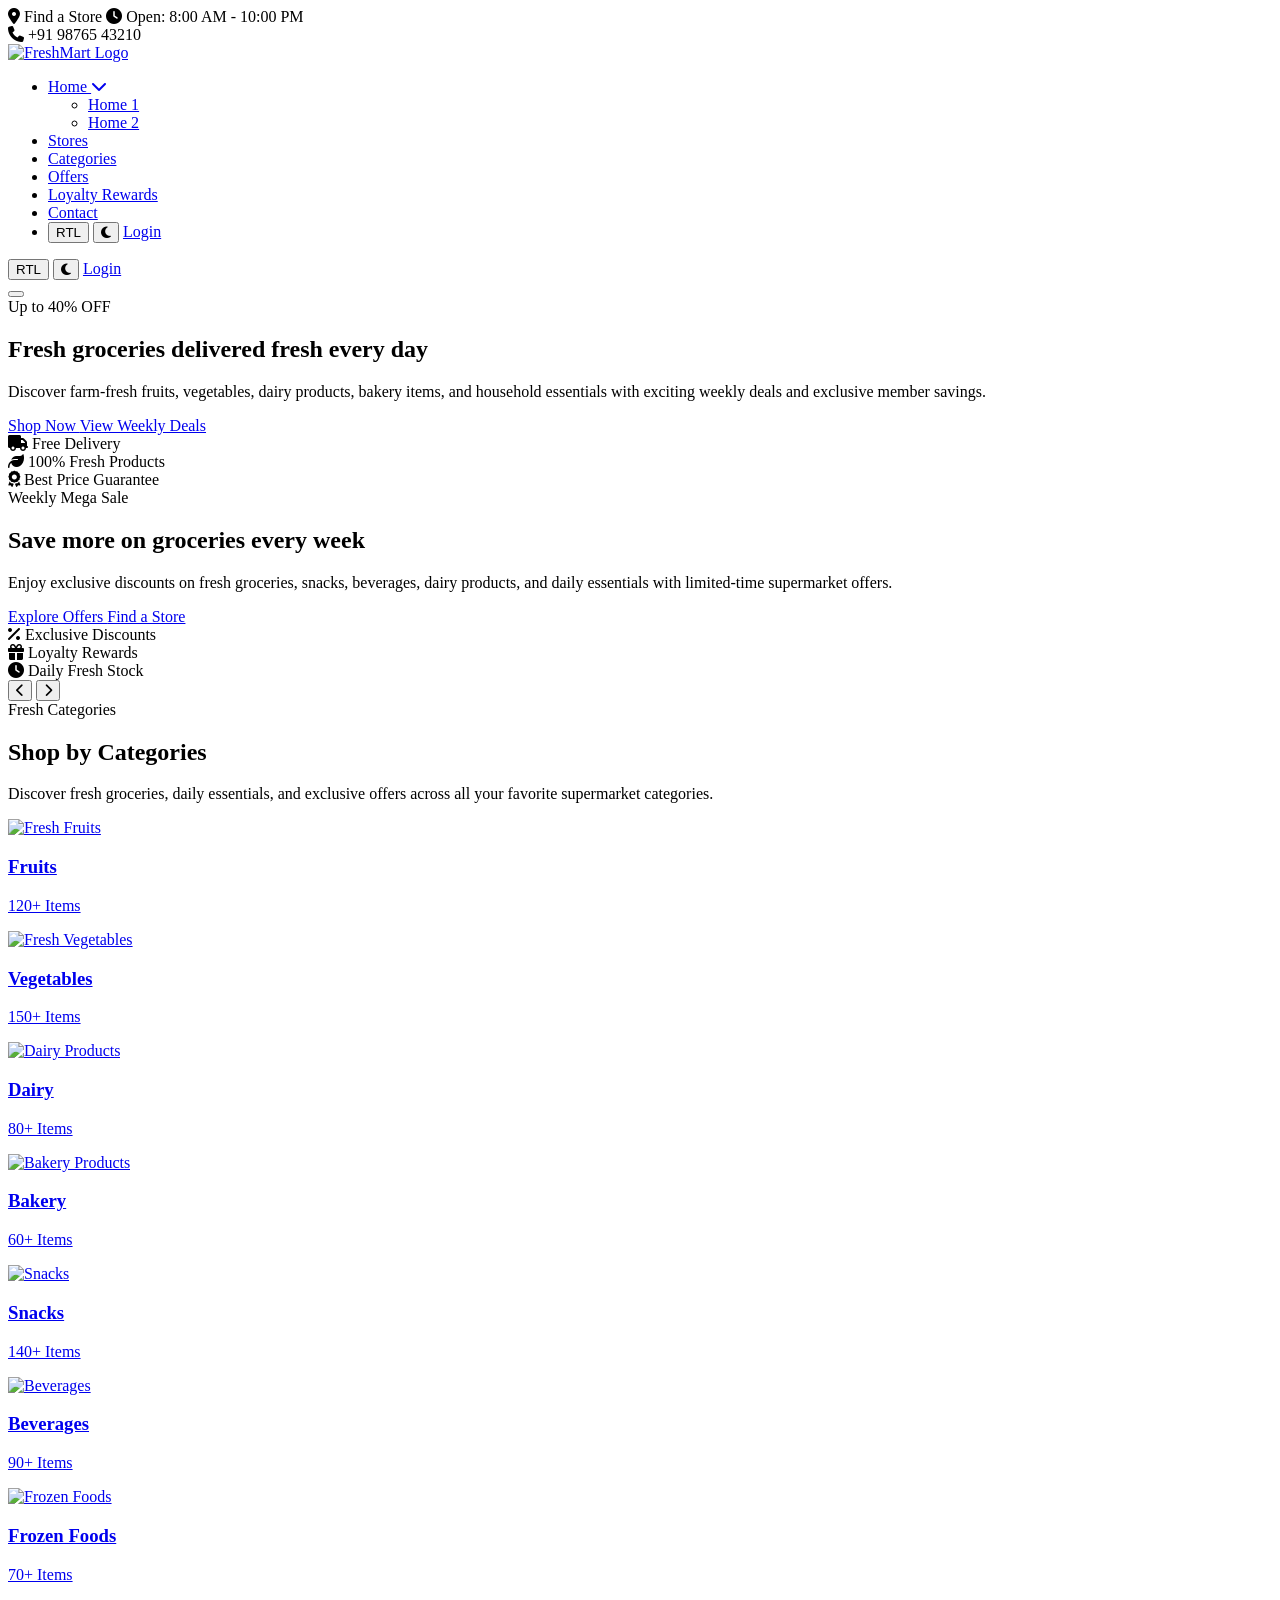
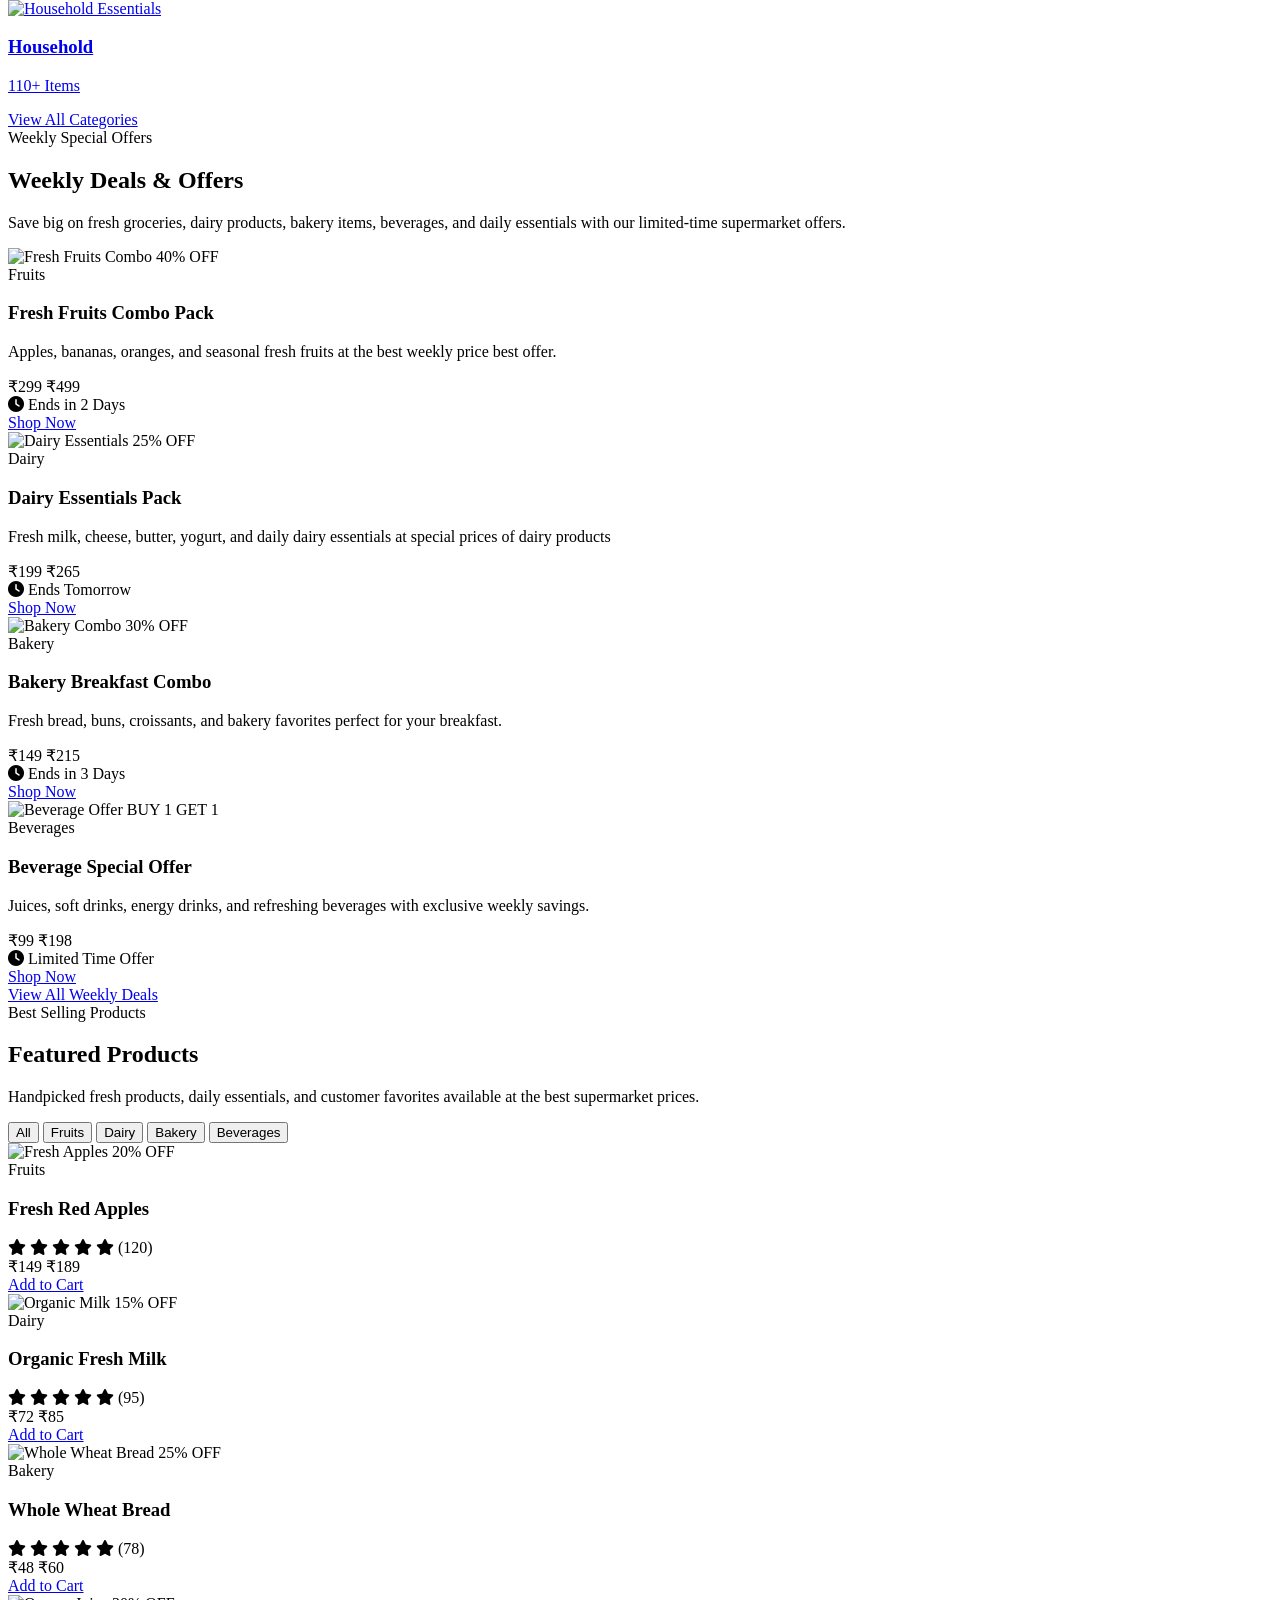
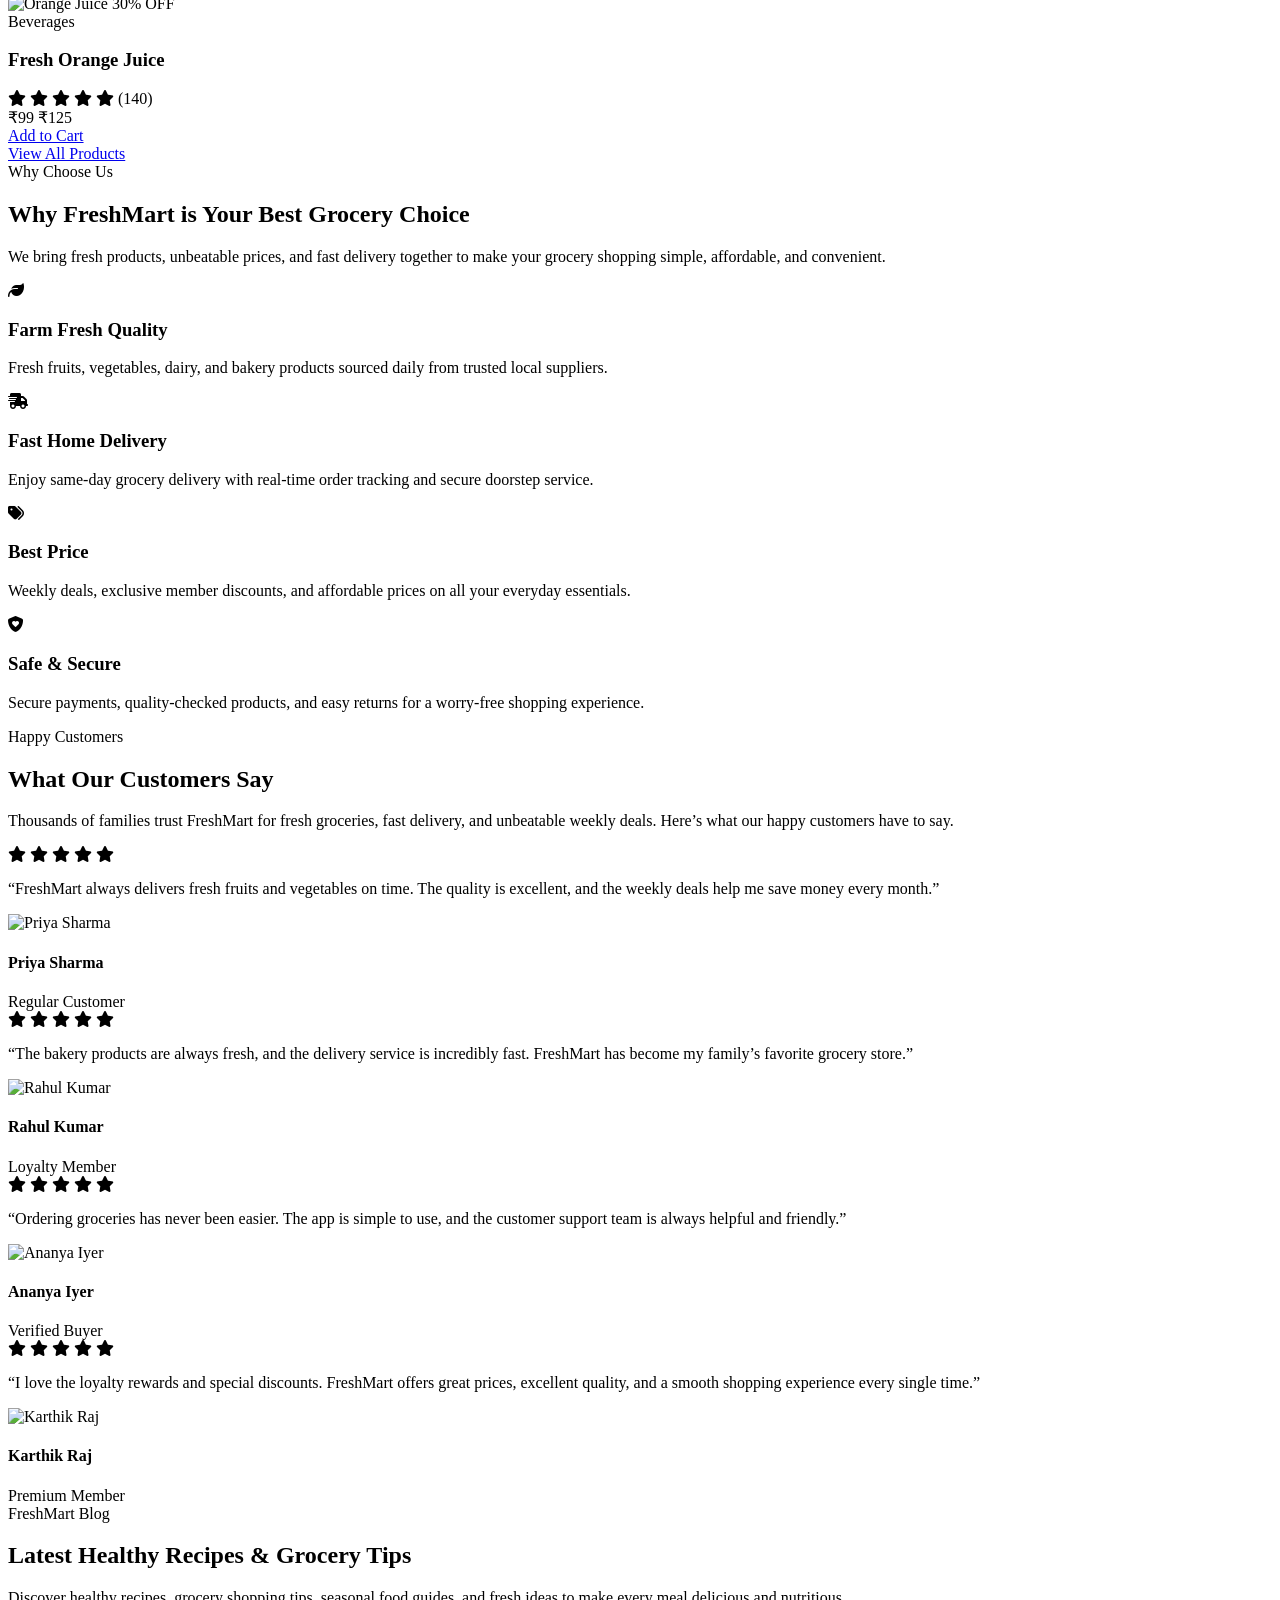
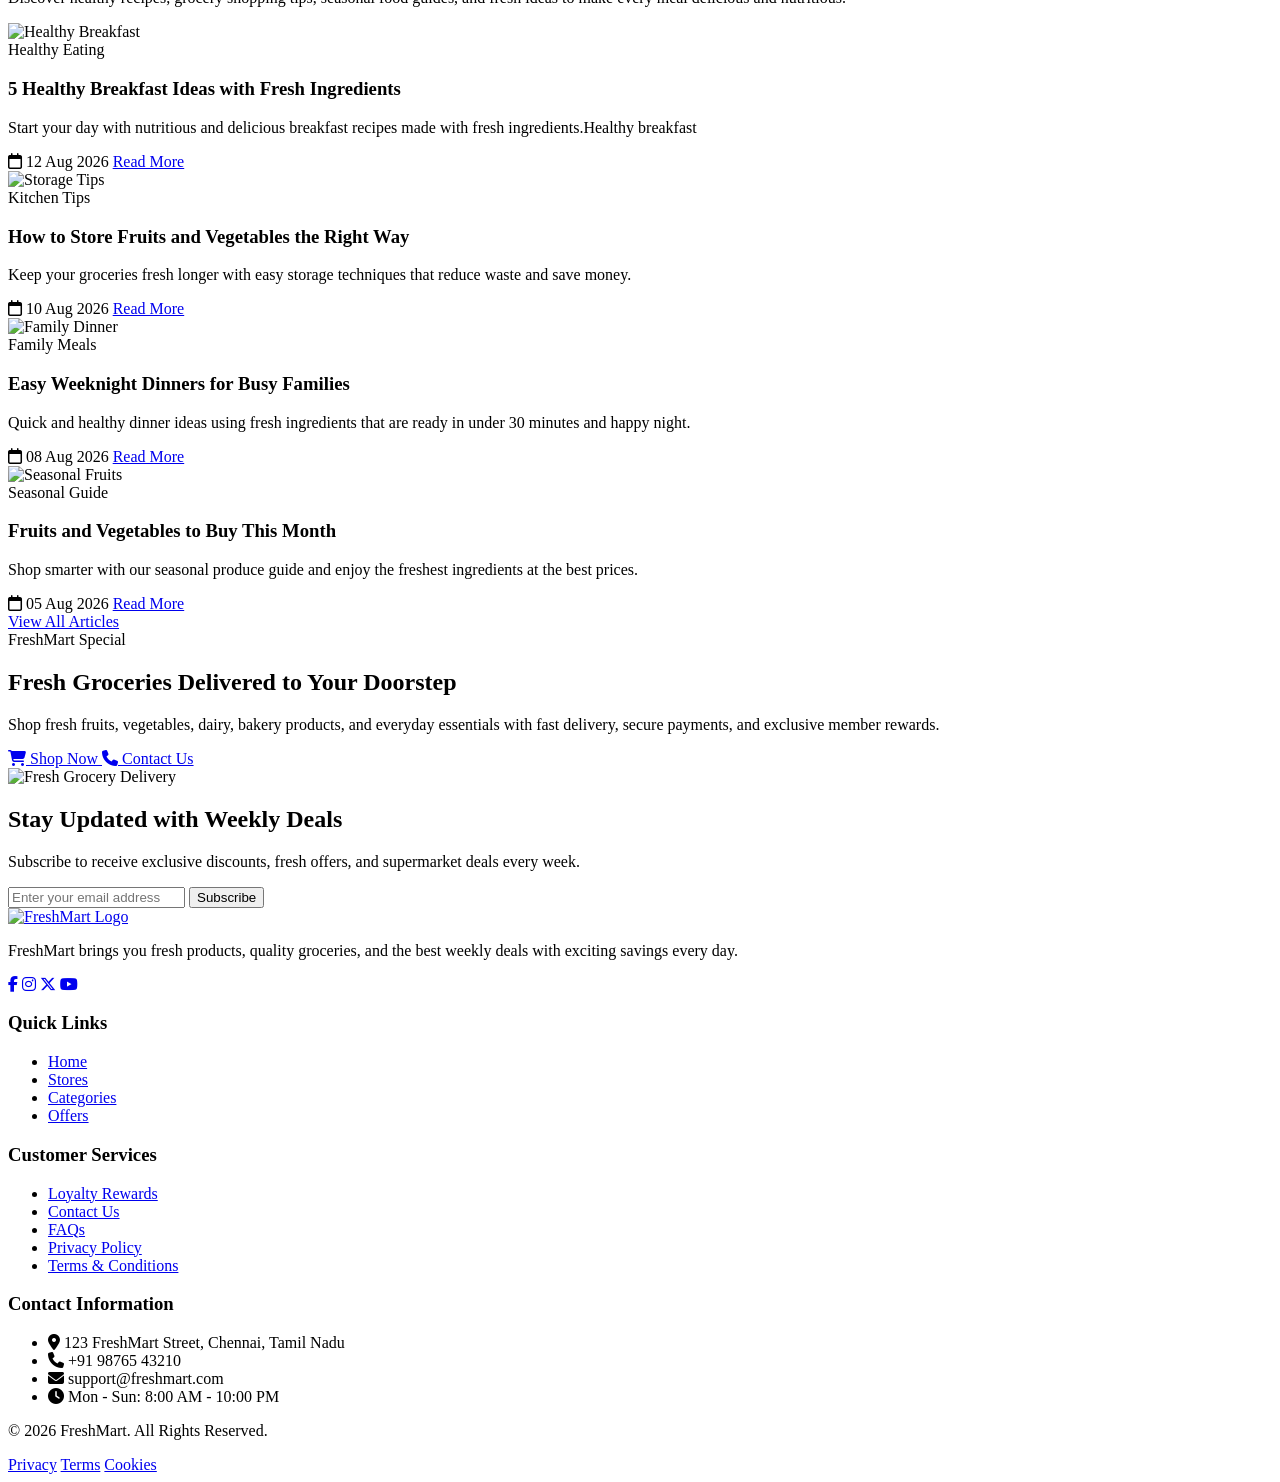
==== index.html @ 18df92bd "Add files via upload" ====
<!DOCTYPE html>

<html lang="en">

<head>
  <meta charset="UTF-8">
  <meta name="viewport" content="width=device-width, initial-scale=1.0">
  <title>FreshMart - Supermarket Weekly Deals & Offers</title>

  <!-- Favicon -->

  <link rel="icon" type="image/png" href="images/logo.png">

  <!-- Google Fonts -->

  <link rel="preconnect" href="https://fonts.googleapis.com">
  <link rel="preconnect" href="https://fonts.gstatic.com" crossorigin>
  <link href="https://fonts.googleapis.com/css2?family=Poppins:wght@300;400;500;600;700;800&display=swap" rel="stylesheet">

  <!-- Font Awesome -->

  <link rel="stylesheet" href="https://cdnjs.cloudflare.com/ajax/libs/font-awesome/6.7.2/css/all.min.css">

  <!-- CSS -->

  <link rel="stylesheet" href="css/style.css">
  <link rel="stylesheet" href="css/responsive.css">
</head>

<body>

  <!-- ================= TOP BAR ================= -->

  <div class="topbar">
    <div class="container">
      <div class="topbar-content">


    <div class="topbar-left">
      <span><i class="fa-solid fa-location-dot"></i> Find a Store</span>
      <span><i class="fa-solid fa-clock"></i> Open: 8:00 AM - 10:00 PM</span>
    </div>

    <div class="topbar-right">
      <span><i class="fa-solid fa-phone"></i> +91 98765 43210</span>
    </div>

  </div>
</div>


  </div>

  <!-- ================= HEADER ================= -->

  <header class="header">
    <div class="container">


  <nav class="navbar">

    <!-- Logo -->
    <a href="index.html" class="logo">
      <img src="images/logo.png" alt="FreshMart Logo">

    </a>

    <!-- Navigation -->
    <ul class="nav-menu" id="nav-menu">

      <!-- Home Dropdown -->
      <li class="dropdown">
        <a href="#"class="active">
          Home
          <i class="fa-solid fa-chevron-down"></i>
        </a>

        <ul class="dropdown-menu">
          <li><a href="index.html"class="active">Home 1</a></li>
          <li><a href="home2.html">Home 2</a></li>
        </ul>
      </li>

      <li><a href="stores.html">Stores</a></li>
      <li><a href="categories.html">Categories</a></li>
      <li><a href="offers.html">Offers</a></li>
      <li><a href="loyalty.html">Loyalty Rewards</a></li>
      <li><a href="contact.html">Contact</a></li>

      <!-- Mobile Actions -->
      <li class="mobile-actions">
        <div class="mobile-action-buttons">

          <button id="rtl-toggle-mobile" class="icon-btn">
            RTL
          </button>

          <button id="theme-toggle-mobile" class="icon-btn">
            <i class="fa-solid fa-moon"></i>
          </button>

          <a href="login.html" class="btn btn-login">
            Login
          </a>

        </div>
      </li>

    </ul>

    <!-- Desktop Actions -->
    <div class="header-actions">

      <button id="rtl-toggle" class="icon-btn">
        RTL
      </button>

      <button id="theme-toggle" class="icon-btn">
        <i class="fa-solid fa-moon"></i>
      </button>

      <a href="login.html" class="btn btn-login">
        Login
      </a>

    </div>

    <!-- Hamburger -->
    <button class="menu-toggle" id="menu-toggle" aria-label="Open Menu">
      <span></span>
      <span></span>
      <span></span>
    </button>

  </nav>

</div>

</header>
<!-- ================= HERO SLIDER START ================= -->

<section class="hero-slider">

  <div class="slider-wrapper">

<!-- Slide 1 -->
<div class="slide active" style="background-image: url('images/hero-slide1.jpg');">

  <div class="overlay"></div>

  <div class="container">
    <div class="hero-content">

      <span class="offer-badge">
        Up to 40% OFF
      </span>

      <h1>
        Fresh groceries delivered fresh every day
      </h1>

      <p>
        Discover farm-fresh fruits, vegetables, dairy products, bakery
        items, and household essentials with exciting weekly deals and
        exclusive member savings.
      </p>

      <div class="hero-buttons">
        <a href="categories.html" class="btn btn-primary">
          Shop Now
        </a>

        <a href="weekly-deals.html" class="btn btn-outline">
          View Weekly Deals
        </a>
      </div>

      <div class="hero-features">
        <div class="feature-item">
          <i class="fa-solid fa-truck"></i>
          <span>Free Delivery</span>
        </div>

        <div class="feature-item">
          <i class="fa-solid fa-leaf"></i>
          <span>100% Fresh Products</span>
        </div>

        <div class="feature-item">
          <i class="fa-solid fa-award"></i>
          <span>Best Price Guarantee</span>
        </div>
      </div>

    </div>
  </div>

</div>

<!-- Slide 2 -->
<div class="slide" style="background-image: url('images/hero-slide2.jpg');">

  <div class="overlay"></div>

  <div class="container">
    <div class="hero-content">

      <span class="offer-badge">
        Weekly Mega Sale
      </span>

      <h1>
        Save more on groceries every week
      </h1>

      <p>
        Enjoy exclusive discounts on fresh groceries, snacks, beverages,
        dairy products, and daily essentials with limited-time supermarket
        offers.
      </p>

      <div class="hero-buttons">
        <a href="featured-offers.html" class="btn btn-primary">
          Explore Offers
        </a>

        <a href="stores.html" class="btn btn-outline">
          Find a Store
        </a>
      </div>

      <div class="hero-features">
        <div class="feature-item">
          <i class="fa-solid fa-percent"></i>
          <span>Exclusive Discounts</span>
        </div>

        <div class="feature-item">
          <i class="fa-solid fa-gift"></i>
          <span>Loyalty Rewards</span>
        </div>

        <div class="feature-item">
          <i class="fa-solid fa-clock"></i>
          <span>Daily Fresh Stock</span>
        </div>
      </div>

    </div>
  </div>

</div>


  </div>

  <!-- Navigation Arrows -->

  <button class="slider-arrow prev-slide">
    <i class="fa-solid fa-chevron-left"></i>
  </button>

  <button class="slider-arrow next-slide">
    <i class="fa-solid fa-chevron-right"></i>
  </button>

  <!-- Slider Dots -->

  <div class="slider-dots">
    <span class="dot active"></span>
    <span class="dot"></span>
  </div>

</section>

<!-- ================= HERO SLIDER END ================= -->
<!-- ================= SHOP BY CATEGORIES START ================= -->

<section class="categories-section">

  <div class="container">

<div class="section-header">

  <span class="section-badge">
    Fresh Categories
  </span>

  <h2>Shop by Categories</h2>

  <p>
    Discover fresh groceries, daily essentials, and exclusive offers across
    all your favorite supermarket categories.
  </p>

</div>

<div class="categories-grid">

  <!-- Fruits -->
  <a href="categories.html" class="category-card">
    <div class="category-image">
      <img src="images/category-fruits.jpg" alt="Fresh Fruits">
    </div>
    <h3>Fruits</h3>
    <p>120+ Items</p>
  </a>

  <!-- Vegetables -->
  <a href="categories.html" class="category-card">
    <div class="category-image">
      <img src="images/category-vegtables.jpg" alt="Fresh Vegetables">
    </div>
    <h3>Vegetables</h3>
    <p>150+ Items</p>
  </a>

  <!-- Dairy -->
  <a href="categories.html" class="category-card">
    <div class="category-image">
      <img src="images/category-dairy.jpg" alt="Dairy Products">
    </div>
    <h3>Dairy</h3>
    <p>80+ Items</p>
  </a>

  <!-- Bakery -->
  <a href="categories.html" class="category-card">
    <div class="category-image">
      <img src="images/category-bakery.jpg" alt="Bakery Products">
    </div>
    <h3>Bakery</h3>
    <p>60+ Items</p>
  </a>

  <!-- Snacks -->
  <a href="categories.html" class="category-card">
    <div class="category-image">
      <img src="images/category-snacks.jpg" alt="Snacks">
    </div>
    <h3>Snacks</h3>
    <p>140+ Items</p>
  </a>

  <!-- Beverages -->
  <a href="categories.html" class="category-card">
    <div class="category-image">
      <img src="images/category-beverage.jpg" alt="Beverages">
    </div>
    <h3>Beverages</h3>
    <p>90+ Items</p>
  </a>

  <!-- Frozen Foods -->
  <a href="categories.html" class="category-card">
    <div class="category-image">
      <img src="images/category-frozen.jpg" alt="Frozen Foods">
    </div>
    <h3>Frozen Foods</h3>
    <p>70+ Items</p>
  </a>

  <!-- Household -->
  <a href="categories.html" class="category-card">
    <div class="category-image">
      <img src="images/category-household.jpg" alt="Household Essentials">
    </div>
    <h3>Household</h3>
    <p>110+ Items</p>
  </a>

</div>

<div class="categories-action">
  <a href="categories.html" class="btn btn-primary">
    View All Categories
  </a>
</div>


  </div>

</section>

<!-- ================= SHOP BY CATEGORIES END ================= -->
<!-- ================= WEEKLY DEALS START ================= -->

<section class="weekly-deals-section">

  <div class="container">

<div class="section-header">

  <span class="section-badge">
    Weekly Special Offers
  </span>

  <h2>Weekly Deals & Offers</h2>

  <p>
    Save big on fresh groceries, dairy products, bakery items, beverages,
    and daily essentials with our limited-time supermarket offers.
  </p>

</div>

<div class="home1deals-grid">

  <!-- Deal 1 -->
  <div class="home1deal-card">

    <div class="home1deal-image">
      <img src="images/deal-fruits.jpg" alt="Fresh Fruits Combo">
      <span class="discount-badge">40% OFF</span>
    </div>

    <div class="home1deal-content">

      <span class="deal-category">Fruits</span>

      <h3>Fresh Fruits Combo Pack</h3>

      <p>
        Apples, bananas, oranges, and seasonal fresh fruits at the best
        weekly price best offer.
      </p>

      <div class="home1deal-price">
        <span class="current-price">₹299</span>
        <span class="old-price">₹499</span>
      </div>

      <div class="home1deal-meta">
        <span><i class="fa-solid fa-clock"></i> Ends in 2 Days</span>
      </div>

      <a href="shop.html" class="btn btn-primary">
        Shop Now
      </a>

    </div>

  </div>

  <!-- Deal 2 -->
  <div class="home1deal-card">

    <div class="home1deal-image">
      <img src="images/deal-dairy.jpg" alt="Dairy Essentials">
      <span class="discount-badge">25% OFF</span>
    </div>

    <div class="home1deal-content">

      <span class="deal-category">Dairy</span>

      <h3>Dairy Essentials Pack</h3>

      <p>
        Fresh milk, cheese, butter, yogurt, and daily dairy essentials at
        special prices of dairy products
      </p>

      <div class="home1deal-price">
        <span class="current-price">₹199</span>
        <span class="old-price">₹265</span>
      </div>

      <div class="home1deal-meta">
        <span><i class="fa-solid fa-clock"></i> Ends Tomorrow</span>
      </div>

      <a href="shop.html" class="btn btn-primary">
        Shop Now
      </a>

    </div>

  </div>

  <!-- Deal 3 -->
  <div class="home1deal-card">

    <div class="home1deal-image">
      <img src="images/deal-bakery.jpg" alt="Bakery Combo">
      <span class="discount-badge">30% OFF</span>
    </div>

    <div class="home1deal-content">

      <span class="deal-category">Bakery</span>

      <h3>Bakery Breakfast Combo</h3>

      <p>
        Fresh bread, buns, croissants, and bakery favorites perfect for
        your breakfast.
      </p>

      <div class="home1deal-price">
        <span class="current-price">₹149</span>
        <span class="old-price">₹215</span>
      </div>

      <div class="home1deal-meta">
        <span><i class="fa-solid fa-clock"></i> Ends in 3 Days</span>
      </div>

      <a href="shop.html" class="btn btn-primary">
        Shop Now
      </a>

    </div>

  </div>

  <!-- Deal 4 -->
  <div class="home1deal-card">

    <div class="home1deal-image">
      <img src="images/deal-beverages.jpg" alt="Beverage Offer">
      <span class="discount-badge">BUY 1 GET 1</span>
    </div>

    <div class="home1deal-content">

      <span class="deal-category">Beverages</span>

      <h3>Beverage Special Offer</h3>

      <p>
        Juices, soft drinks, energy drinks, and refreshing beverages with
        exclusive weekly savings.
      </p>

      <div class="home1deal-price">
        <span class="current-price">₹99</span>
        <span class="old-price">₹198</span>
      </div>

      <div class="home1deal-meta">
        <span><i class="fa-solid fa-clock"></i> Limited Time Offer</span>
      </div>

      <a href="shop.html" class="btn btn-primary">
        Shop Now
      </a>

    </div>

  </div>

</div>

<div class="deals-action">
  <a href="weekly-deals.html" class="btn btn-primary">
    View All Weekly Deals
  </a>
</div>


  </div>

</section>

<!-- ================= WEEKLY DEALS END ================= -->

<!-- ================= FEATURED PRODUCTS START ================= -->

<section class="featured-products-section">

  <div class="container">


<div class="section-header">

  <span class="section-badge">
    Best Selling Products
  </span>

  <h2>Featured Products</h2>

  <p>
    Handpicked fresh products, daily essentials, and customer favorites
    available at the best supermarket prices.
  </p>

</div>

<!-- Product Filters -->
<div class="product-filters">

  <button class="filter-btn active">All</button>
  <button class="filter-btn">Fruits</button>
  <button class="filter-btn">Dairy</button>
  <button class="filter-btn">Bakery</button>
  <button class="filter-btn">Beverages</button>

</div>

<!-- Products Grid -->
<div class="products-grid">

  <!-- Product 1 -->
  <div class="product-card">

    <div class="product-image">
      <img src="images/product-apples.jpg" alt="Fresh Apples">
      <span class="product-badge">20% OFF</span>
    </div>

    <div class="product-content">

      <span class="product-category">Fruits</span>

      <h3>Fresh Red Apples</h3>

      <div class="product-rating">
        <i class="fa-solid fa-star"></i>
        <i class="fa-solid fa-star"></i>
        <i class="fa-solid fa-star"></i>
        <i class="fa-solid fa-star"></i>
        <i class="fa-solid fa-star"></i>
        <span>(120)</span>
      </div>

      <div class="product-price">
        <span class="current-price">₹149</span>
        <span class="old-price">₹189</span>
      </div>

      <a href="shop.html" class="btn btn-primary">
        Add to Cart
      </a>

    </div>

  </div>

  <!-- Product 2 -->
  <div class="product-card">

    <div class="product-image">
      <img src="images/product-milk.jpg" alt="Organic Milk">
      <span class="product-badge">15% OFF</span>
    </div>

    <div class="product-content">

      <span class="product-category">Dairy</span>

      <h3>Organic Fresh Milk</h3>

      <div class="product-rating">
        <i class="fa-solid fa-star"></i>
        <i class="fa-solid fa-star"></i>
        <i class="fa-solid fa-star"></i>
        <i class="fa-solid fa-star"></i>
        <i class="fa-solid fa-star"></i>
        <span>(95)</span>
      </div>

      <div class="product-price">
        <span class="current-price">₹72</span>
        <span class="old-price">₹85</span>
      </div>

      <a href="shop.html" class="btn btn-primary">
        Add to Cart
      </a>

    </div>

  </div>

  <!-- Product 3 -->
  <div class="product-card">

    <div class="product-image">
      <img src="images/product-bread.jpg" alt="Whole Wheat Bread">
      <span class="product-badge">25% OFF</span>
    </div>

    <div class="product-content">

      <span class="product-category">Bakery</span>

      <h3>Whole Wheat Bread</h3>

      <div class="product-rating">
        <i class="fa-solid fa-star"></i>
        <i class="fa-solid fa-star"></i>
        <i class="fa-solid fa-star"></i>
        <i class="fa-solid fa-star"></i>
        <i class="fa-solid fa-star"></i>
        <span>(78)</span>
      </div>

      <div class="product-price">
        <span class="current-price">₹48</span>
        <span class="old-price">₹60</span>
      </div>

      <a href="shop.html" class="btn btn-primary">
        Add to Cart
      </a>

    </div>

  </div>

  <!-- Product 4 -->
  <div class="product-card">

    <div class="product-image">
      <img src="images/product-juice.jpg" alt="Orange Juice">
      <span class="product-badge">30% OFF</span>
    </div>

    <div class="product-content">

      <span class="product-category">Beverages</span>

      <h3>Fresh Orange Juice</h3>

      <div class="product-rating">
        <i class="fa-solid fa-star"></i>
        <i class="fa-solid fa-star"></i>
        <i class="fa-solid fa-star"></i>
        <i class="fa-solid fa-star"></i>
        <i class="fa-solid fa-star"></i>
        <span>(140)</span>
      </div>

      <div class="product-price">
        <span class="current-price">₹99</span>
        <span class="old-price">₹125</span>
      </div>

      <a href="shop.html" class="btn btn-primary">
        Add to Cart
      </a>

    </div>

  </div>

</div>

<!-- View All Button -->
<div class="products-action">
  <a href="shop.html" class="btn btn-primary">
    View All Products
  </a>
</div>

  </div>

</section>

<!-- ================= FEATURED PRODUCTS END ================= -->

<!-- ========================================
     WHY CHOOSE FRESHMART
======================================== -->
<section class="why-choose-section">
  <div class="container">

    <div class="section-header">
      <span class="section-badge">Why Choose Us</span>
      <h2>Why FreshMart is Your Best Grocery Choice</h2>
      <p>
        We bring fresh products, unbeatable prices, and fast delivery together
        to make your grocery shopping simple, affordable, and convenient.
      </p>
    </div>

    <div class="why-grid">

      <div class="why-card">
        <div class="why-icon">
          <i class="fas fa-leaf"></i>
        </div>
        <h3>Farm Fresh Quality</h3>
        <p>
          Fresh fruits, vegetables, dairy, and bakery products sourced daily
          from trusted local suppliers.
        </p>
      </div>

      <div class="why-card">
        <div class="why-icon">
          <i class="fas fa-truck-fast"></i>
        </div>
        <h3>Fast Home Delivery</h3>
        <p>
          Enjoy same-day grocery delivery with real-time order tracking and
          secure doorstep service.
        </p>
      </div>

      <div class="why-card">
        <div class="why-icon">
          <i class="fas fa-tags"></i>
        </div>
        <h3>Best Price</h3>
        <p>
          Weekly deals, exclusive member discounts, and affordable prices on
          all your everyday essentials.
        </p>
      </div>

      <div class="why-card">
        <div class="why-icon">
          <i class="fas fa-shield-heart"></i>
        </div>
        <h3>Safe & Secure</h3>
        <p>
          Secure payments, quality-checked products, and easy returns for a
          worry-free shopping experience.
        </p>
      </div>

    </div>

  </div>
</section>


<!-- ========================================
     CUSTOMER TESTIMONIALS
======================================== -->
<section class="testimonial-section">
  <div class="container">

    <div class="section-header">
      <span class="section-badge">Happy Customers</span>
      <h2>What Our Customers Say</h2>
      <p>
        Thousands of families trust FreshMart for fresh groceries, fast delivery,
        and unbeatable weekly deals. Here’s what our happy customers have to say.
      </p>
    </div>

    <div class="testimonial-grid">

      <!-- Testimonial 1 -->
      <div class="testimonial-card">
        <div class="testimonial-rating">
          <i class="fas fa-star"></i>
          <i class="fas fa-star"></i>
          <i class="fas fa-star"></i>
          <i class="fas fa-star"></i>
          <i class="fas fa-star"></i>
        </div>

        <p class="testimonial-text">
          “FreshMart always delivers fresh fruits and vegetables on time.
          The quality is excellent, and the weekly deals help me save money
          every month.”
        </p>

        <div class="testimonial-user">
          <img src="images/testimonial-1.jpg" alt="Priya Sharma">
          <div>
            <h4>Priya Sharma</h4>
            <span>Regular Customer</span>
          </div>
        </div>
      </div>

      <!-- Testimonial 2 -->
      <div class="testimonial-card">
        <div class="testimonial-rating">
          <i class="fas fa-star"></i>
          <i class="fas fa-star"></i>
          <i class="fas fa-star"></i>
          <i class="fas fa-star"></i>
          <i class="fas fa-star"></i>
        </div>

        <p class="testimonial-text">
          “The bakery products are always fresh, and the delivery service is
          incredibly fast. FreshMart has become my family’s favorite grocery store.”
        </p>

        <div class="testimonial-user">
          <img src="images/testimonial-2.jpg" alt="Rahul Kumar">
          <div>
            <h4>Rahul Kumar</h4>
            <span>Loyalty Member</span>
          </div>
        </div>
      </div>

      <!-- Testimonial 3 -->
      <div class="testimonial-card">
        <div class="testimonial-rating">
          <i class="fas fa-star"></i>
          <i class="fas fa-star"></i>
          <i class="fas fa-star"></i>
          <i class="fas fa-star"></i>
          <i class="fas fa-star"></i>
        </div>

        <p class="testimonial-text">
          “Ordering groceries has never been easier. The app is simple to use,
          and the customer support team is always helpful and friendly.”
        </p>

        <div class="testimonial-user">
          <img src="images/testimonial-3.jpg" alt="Ananya Iyer">
          <div>
            <h4>Ananya Iyer</h4>
            <span>Verified Buyer</span>
          </div>
        </div>
      </div>

      <!-- Testimonial 4 -->
      <div class="testimonial-card">
        <div class="testimonial-rating">
          <i class="fas fa-star"></i>
          <i class="fas fa-star"></i>
          <i class="fas fa-star"></i>
          <i class="fas fa-star"></i>
          <i class="fas fa-star"></i>
        </div>

        <p class="testimonial-text">
          “I love the loyalty rewards and special discounts. FreshMart offers
          great prices, excellent quality, and a smooth shopping experience
          every single time.”
        </p>

        <div class="testimonial-user">
          <img src="images/testimonial-4.jpg" alt="Karthik Raj">
          <div>
            <h4>Karthik Raj</h4>
            <span>Premium Member</span>
          </div>
        </div>
      </div>

    </div>

  </div>
</section>


<!-- ========================================
     LATEST BLOG & HEALTHY RECIPES
======================================== -->
<section class="blog-section">
  <div class="container">

    <div class="section-header">
      <span class="section-badge">FreshMart Blog</span>
      <h2>Latest Healthy Recipes &amp; Grocery Tips</h2>
      <p>
        Discover healthy recipes, grocery shopping tips, seasonal food guides,
        and fresh ideas to make every meal delicious and nutritious.
      </p>
    </div>

    <div class="blog-grid">

      <!-- Blog 1 -->
      <article class="blog-card">
        <div class="blog-image">
          <img src="images/blog-1.jpg" alt="Healthy Breakfast">
        </div>
        <div class="blog-content">
          <span class="blog-category">Healthy Eating</span>
          <h3>5 Healthy Breakfast Ideas with Fresh Ingredients</h3>
          <p>Start your day with nutritious and delicious breakfast recipes made with fresh ingredients.Healthy breakfast</p>
          <div class="blog-meta">
            <span><i class="far fa-calendar"></i> 12 Aug 2026</span>
            <a href="blog-details.html">Read More</a>
          </div>
        </div>
      </article>

      <!-- Blog 2 -->
      <article class="blog-card">
        <div class="blog-image">
          <img src="images/blog-2.jpg" alt="Storage Tips">
        </div>
        <div class="blog-content">
          <span class="blog-category">Kitchen Tips</span>
          <h3>How to Store Fruits and Vegetables the Right Way</h3>
          <p>Keep your groceries fresh longer with easy storage techniques that reduce waste and save money.</p>
          <div class="blog-meta">
            <span><i class="far fa-calendar"></i> 10 Aug 2026</span>
            <a href="blog-details.html">Read More</a>
          </div>
        </div>
      </article>

      <!-- Blog 3 -->
      <article class="blog-card">
        <div class="blog-image">
          <img src="images/blog-3.jpg" alt="Family Dinner">
        </div>
        <div class="blog-content">
          <span class="blog-category">Family Meals</span>
          <h3>Easy Weeknight Dinners for Busy Families</h3>
          <p>Quick and healthy dinner ideas using fresh ingredients that are ready in under 30 minutes and happy night.</p>
          <div class="blog-meta">
            <span><i class="far fa-calendar"></i> 08 Aug 2026</span>
            <a href="blog-details.html">Read More</a>
          </div>
        </div>
      </article>

      <!-- Blog 4 -->
      <article class="blog-card">
        <div class="blog-image">
          <img src="images/blog-4.jpg" alt="Seasonal Fruits">
        </div>
        <div class="blog-content">
          <span class="blog-category">Seasonal Guide</span>
          <h3>Fruits and Vegetables to Buy This Month</h3>
          <p>Shop smarter with our seasonal produce guide and enjoy the freshest ingredients at the best prices.</p>
          <div class="blog-meta">
            <span><i class="far fa-calendar"></i> 05 Aug 2026</span>
            <a href="blog-details.html">Read More</a>
          </div>
        </div>
      </article>

    </div>

    <div class="blog-action">
      <a href="blog.html" class="btn-primary">View All Articles</a>
    </div>

  </div>
</section>
<!-- ========================================
     CALL TO ACTION
======================================== -->
<section class="cta-section">
  <div class="container">

    <div class="cta-wrapper">

      <div class="cta-content">
        <span class="section-badge">FreshMart Special</span>

        <h2>Fresh Groceries Delivered to Your Doorstep</h2>

        <p>
          Shop fresh fruits, vegetables, dairy, bakery products, and everyday
          essentials with fast delivery, secure payments, and exclusive member
          rewards.
        </p>

        <div class="cta-buttons">
          <a href="shop.html" class="btn-primary">
            <i class="fas fa-cart-shopping"></i>
            Shop Now
          </a>

          <a href="contact.html" class="btn-outline">
            <i class="fas fa-phone"></i>
            Contact Us
          </a>
        </div>
      </div>

      <div class="cta-image">
        <img src="images/cta-home1.jpg" alt="Fresh Grocery Delivery">
      </div>

    </div>

  </div>
</section>





<!-- ================= FOOTER START ================= -->

<footer class="footer">

  <!-- Newsletter -->

  <div class="footer-newsletter">
    <div class="container">
      <div class="newsletter-box">


    <div class="newsletter-content">
      <h2>Stay Updated with Weekly Deals</h2>
      <p>Subscribe to receive exclusive discounts, fresh offers, and supermarket deals every week.</p>
    </div>

    <form class="newsletter-form">
      <input type="email" placeholder="Enter your email address" required>
      <button type="submit" class="btn btn-subscribe">
        Subscribe
      </button>
    </form>

  </div>
</div>


  </div>

  <!-- Main Footer -->

  <div class="footer-main">
    <div class="container">

  <div class="footer-grid">

    <!-- Logo & About -->
    <div class="footer-col">
      <a href="index.html" class="footer-logo">
        <img src="images/logo.png" alt="FreshMart Logo">
      </a>

      <p>
        FreshMart brings you fresh products, quality groceries,
        and the best weekly deals with exciting savings every day.
      </p>

      <div class="footer-social">
        <a href="#"><i class="fab fa-facebook-f"></i></a>
        <a href="#"><i class="fab fa-instagram"></i></a>
        <a href="#"><i class="fab fa-x-twitter"></i></a>
        <a href="#"><i class="fab fa-youtube"></i></a>
      </div>
    </div>

    <!-- Quick Links -->
    <div class="footer-col">
      <h3>Quick Links</h3>

      <ul>
        <li><a href="index.html">Home</a></li>
        <li><a href="stores.html">Stores</a></li>
        <li><a href="categories.html">Categories</a></li>
        <li><a href="offers.html">Offers</a></li>
        
      </ul>
    </div>

    <!-- Customer Services -->
    <div class="footer-col">
      <h3>Customer Services</h3>

      <ul>
        <li><a href="loyalty.html">Loyalty Rewards</a></li>
        <li><a href="contact.html">Contact Us</a></li>
        <li><a href="#">FAQs</a></li>
        <li><a href="#">Privacy Policy</a></li>
        <li><a href="#">Terms & Conditions</a></li>
      </ul>
    </div>

    <!-- Contact -->
    <div class="footer-col">
      <h3>Contact Information</h3>

      <ul class="footer-contact">
        <li>
          <i class="fas fa-location-dot"></i>
          123 FreshMart Street, Chennai, Tamil Nadu
        </li>

        <li>
          <i class="fas fa-phone"></i>
          +91 98765 43210
        </li>

        <li>
          <i class="fas fa-envelope"></i>
          support@freshmart.com
        </li>

        <li>
          <i class="fas fa-clock"></i>
          Mon - Sun: 8:00 AM - 10:00 PM
        </li>
      </ul>
    </div>

  </div>

</div>


  </div>

  <!-- Footer Bottom -->

  <div class="footer-bottom">
    <div class="container">

  <div class="footer-bottom-content">
    <p>© 2026 FreshMart. All Rights Reserved.</p>

    <div class="footer-bottom-links">
      <a href="#">Privacy</a>
      <a href="#">Terms</a>
      <a href="#">Cookies</a>
    </div>
  </div>

</div>

  </div>

</footer>

<!-- ================= FOOTER END ================= -->


  <!-- JS -->

  <script src="js/script.js"></script>

</body>
</html>
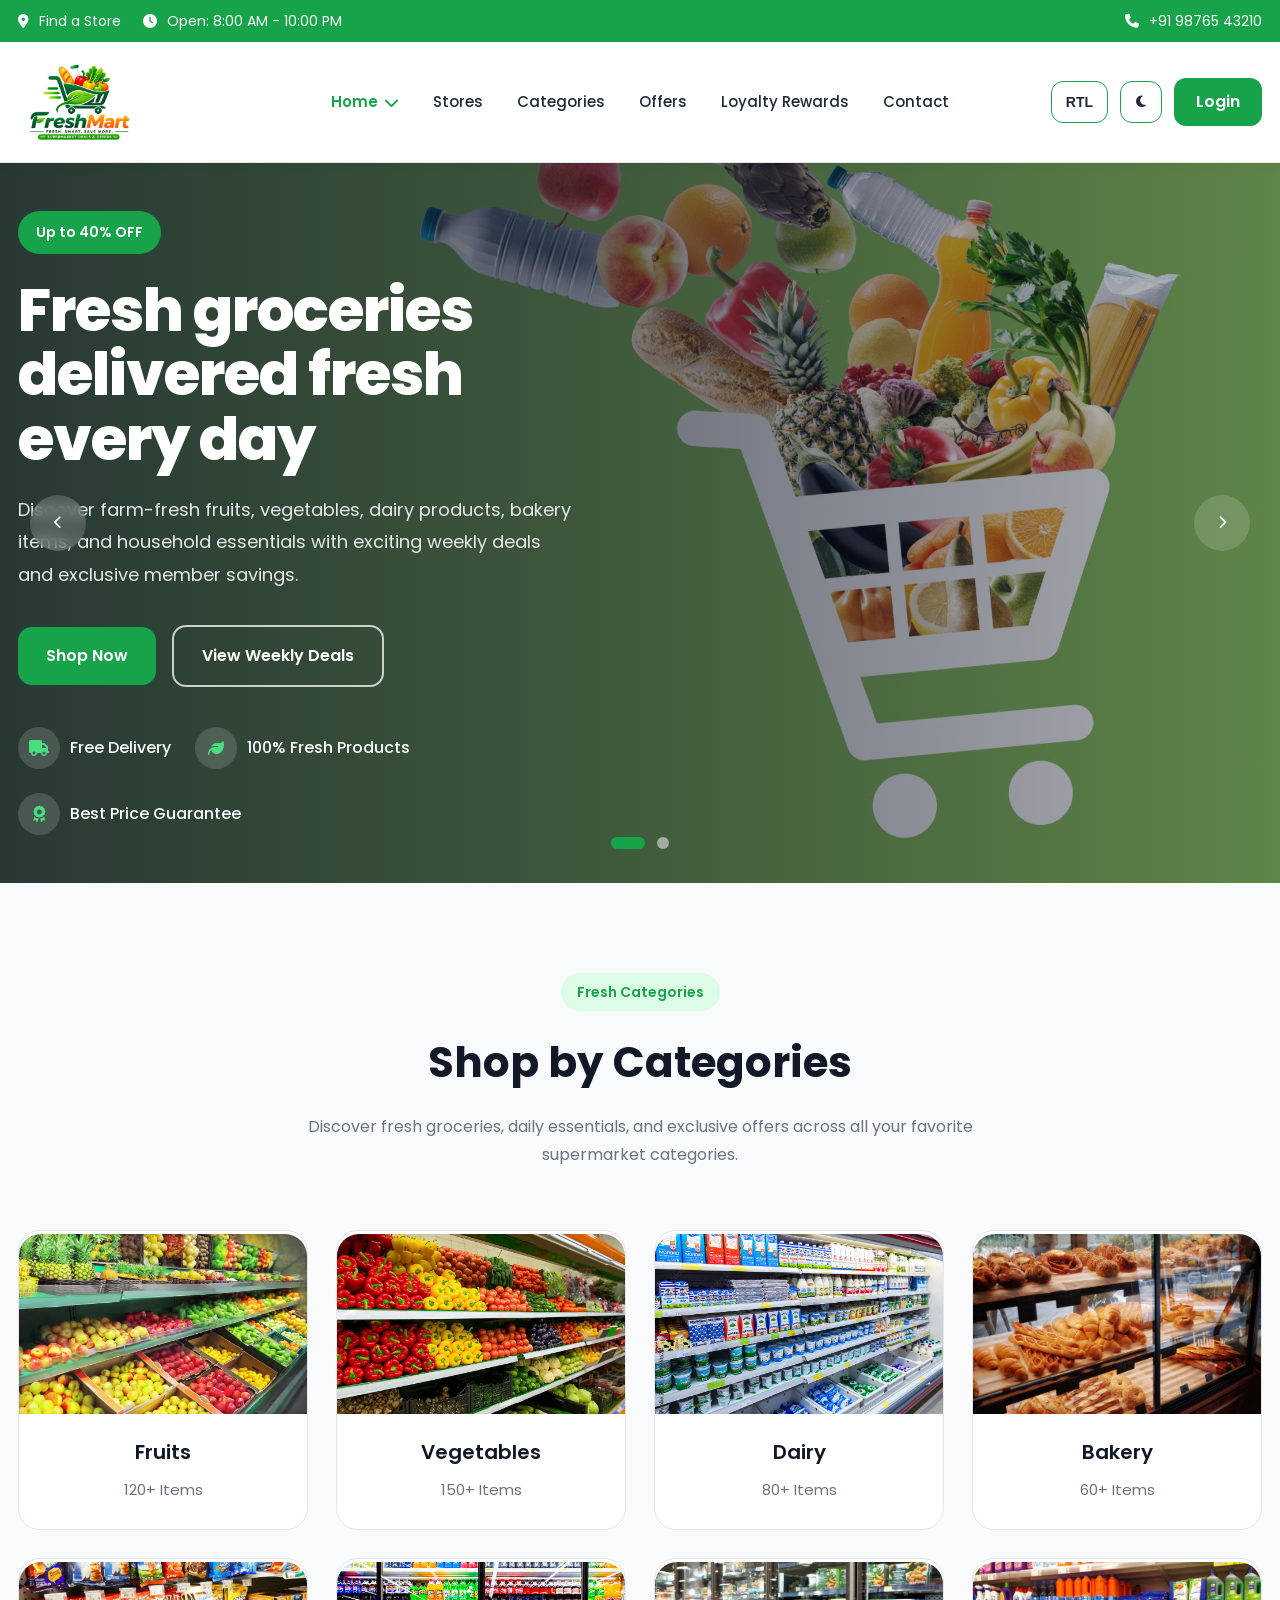
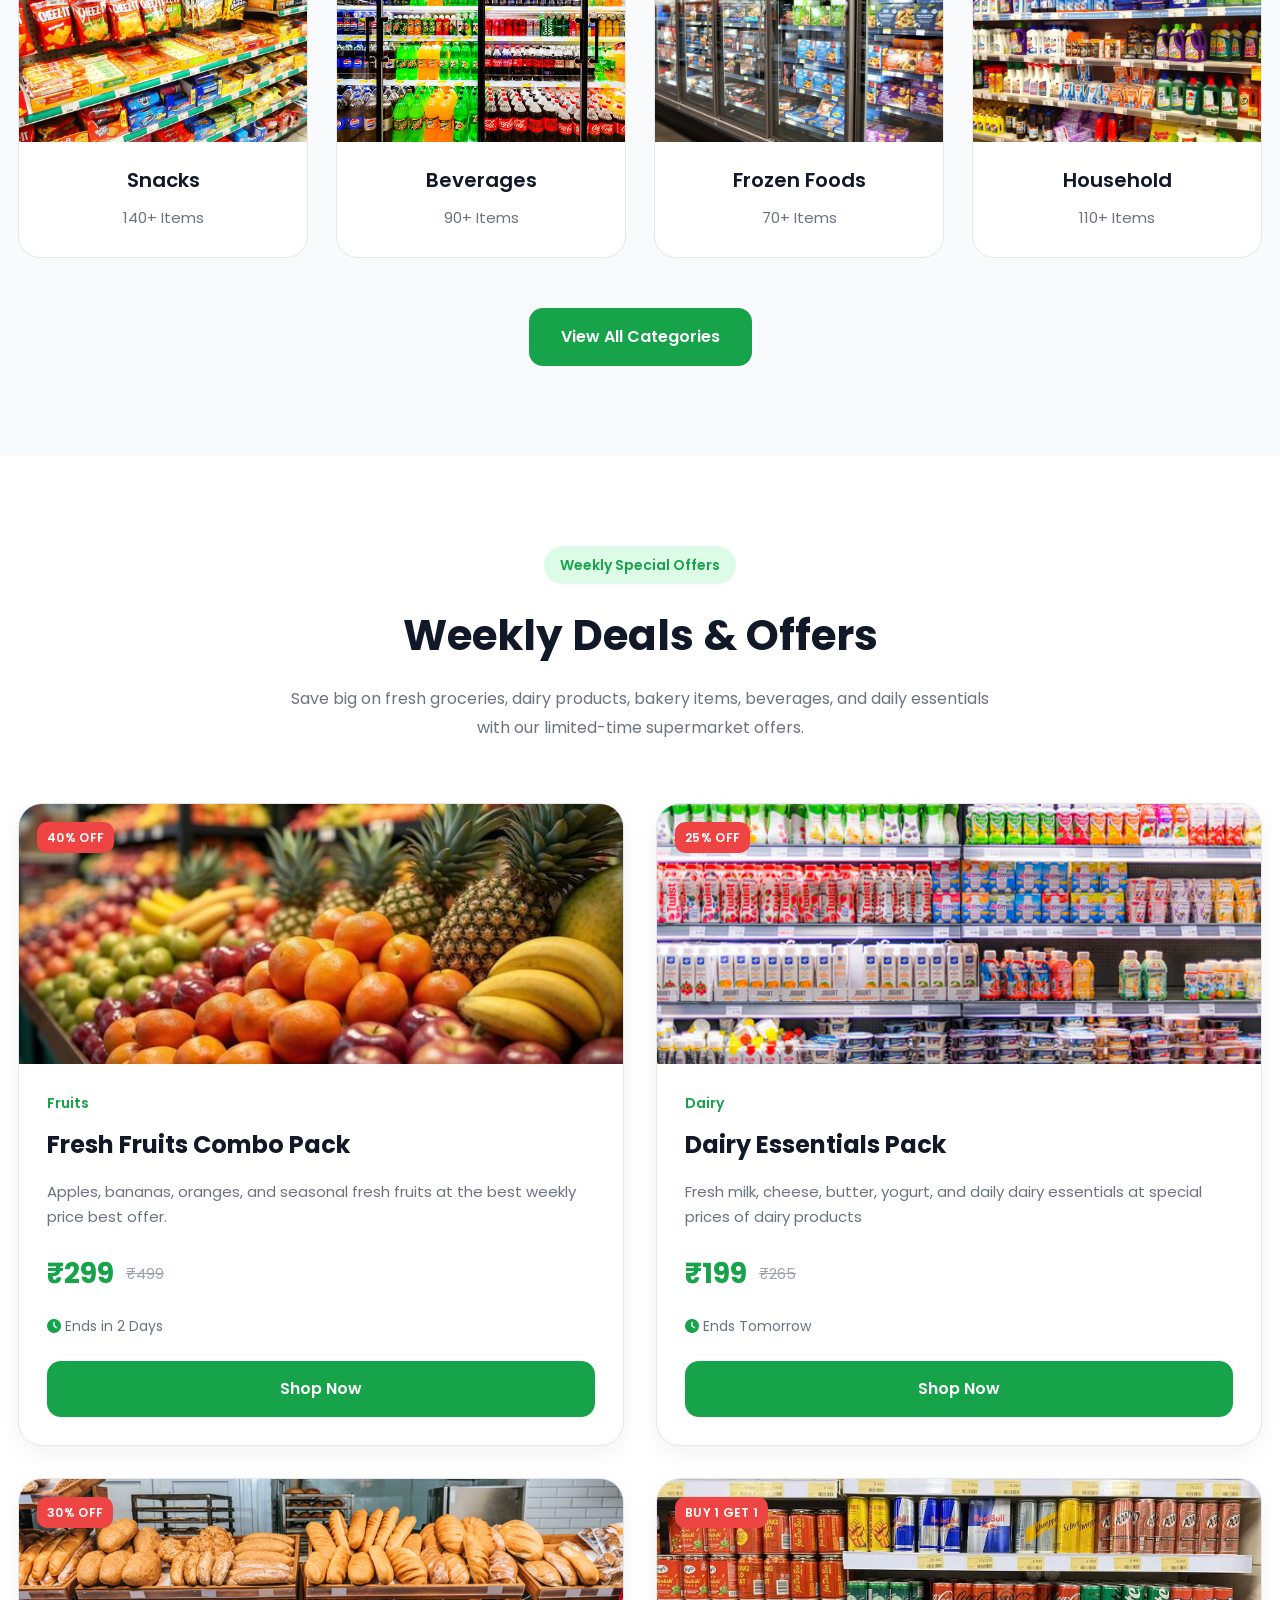
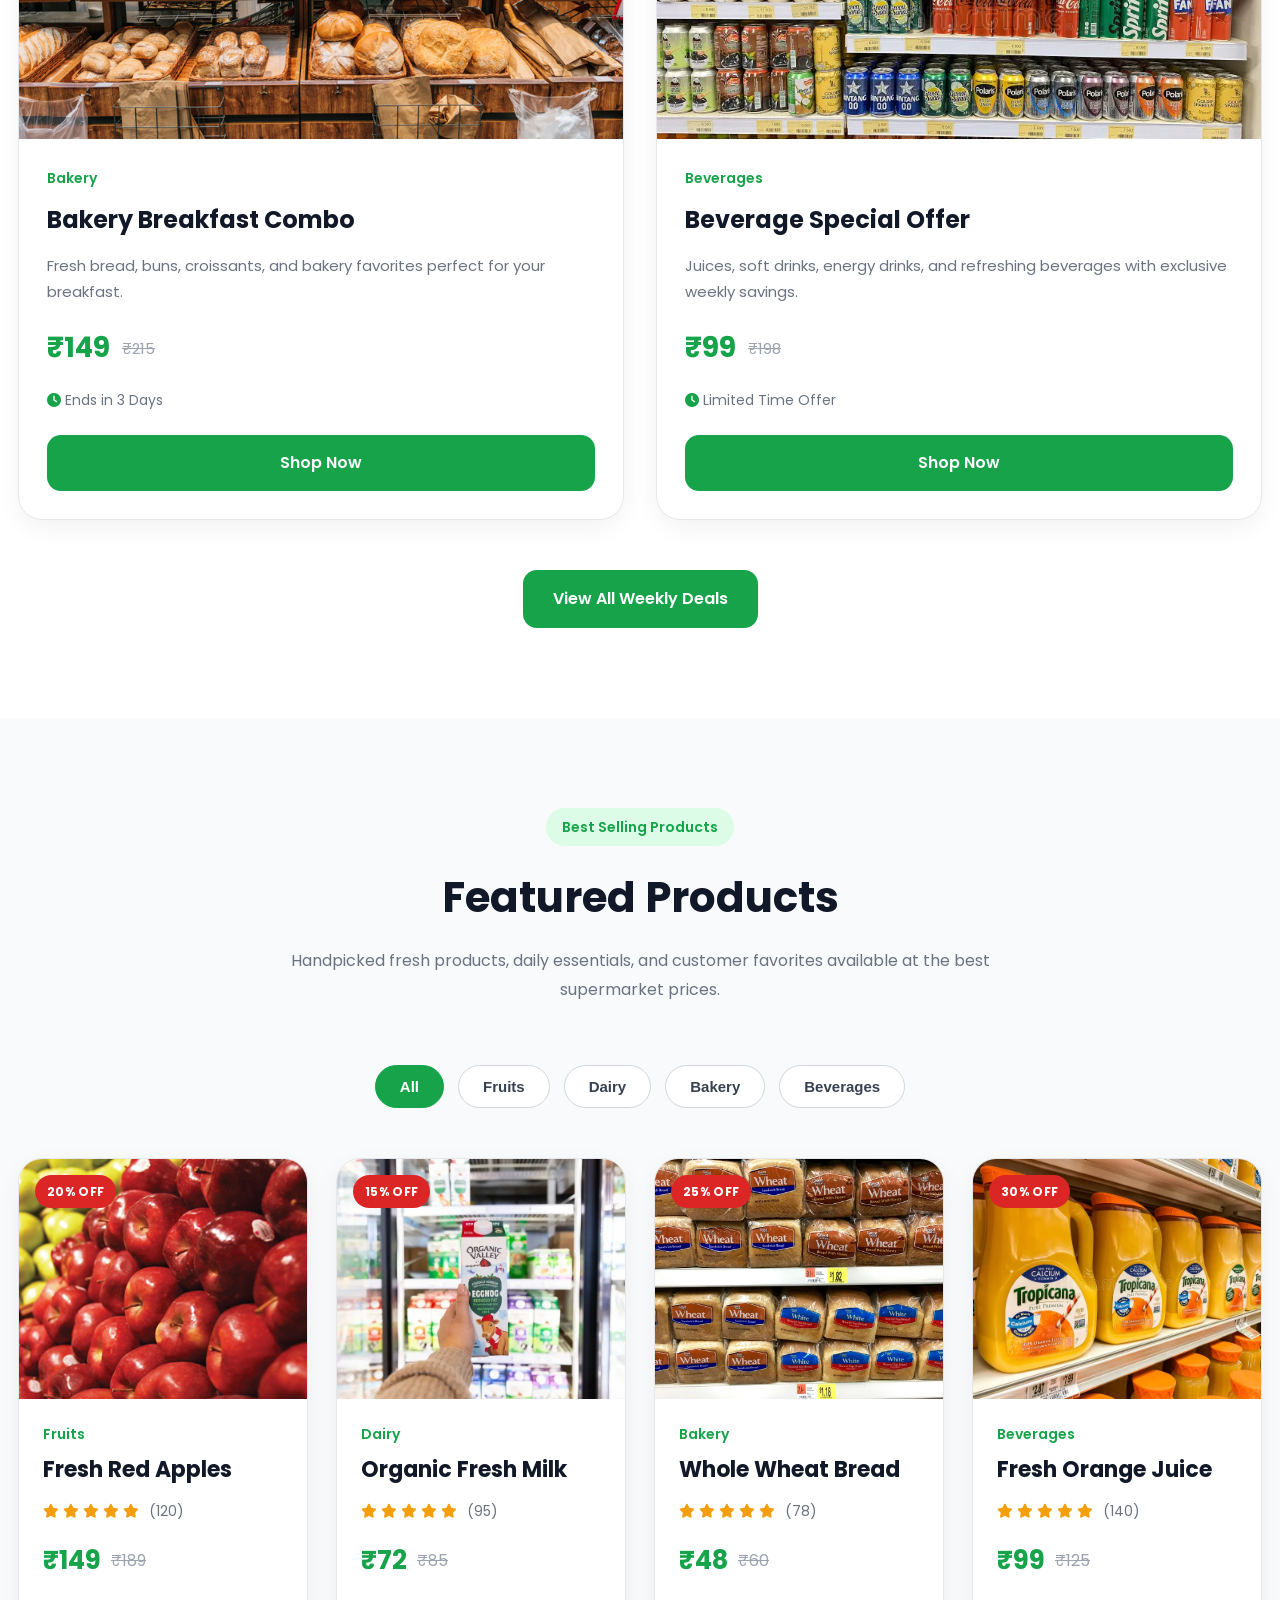
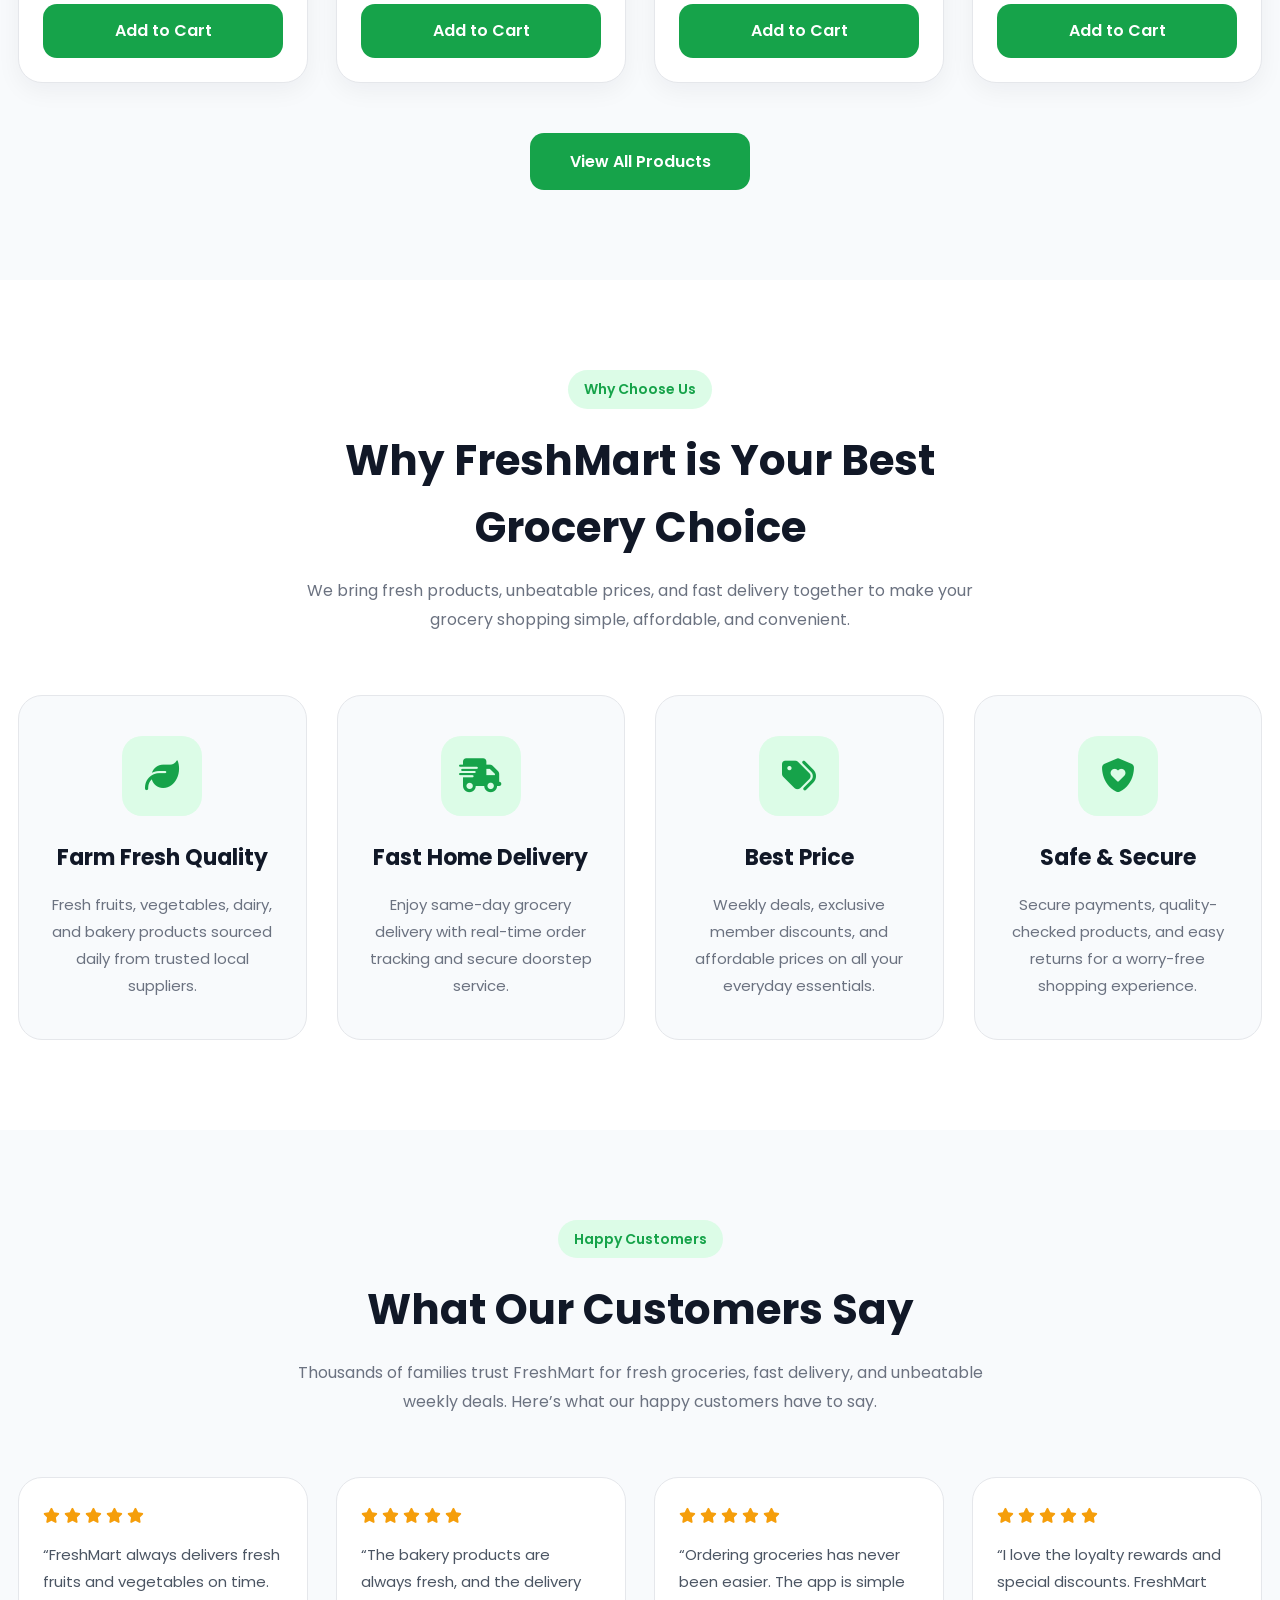
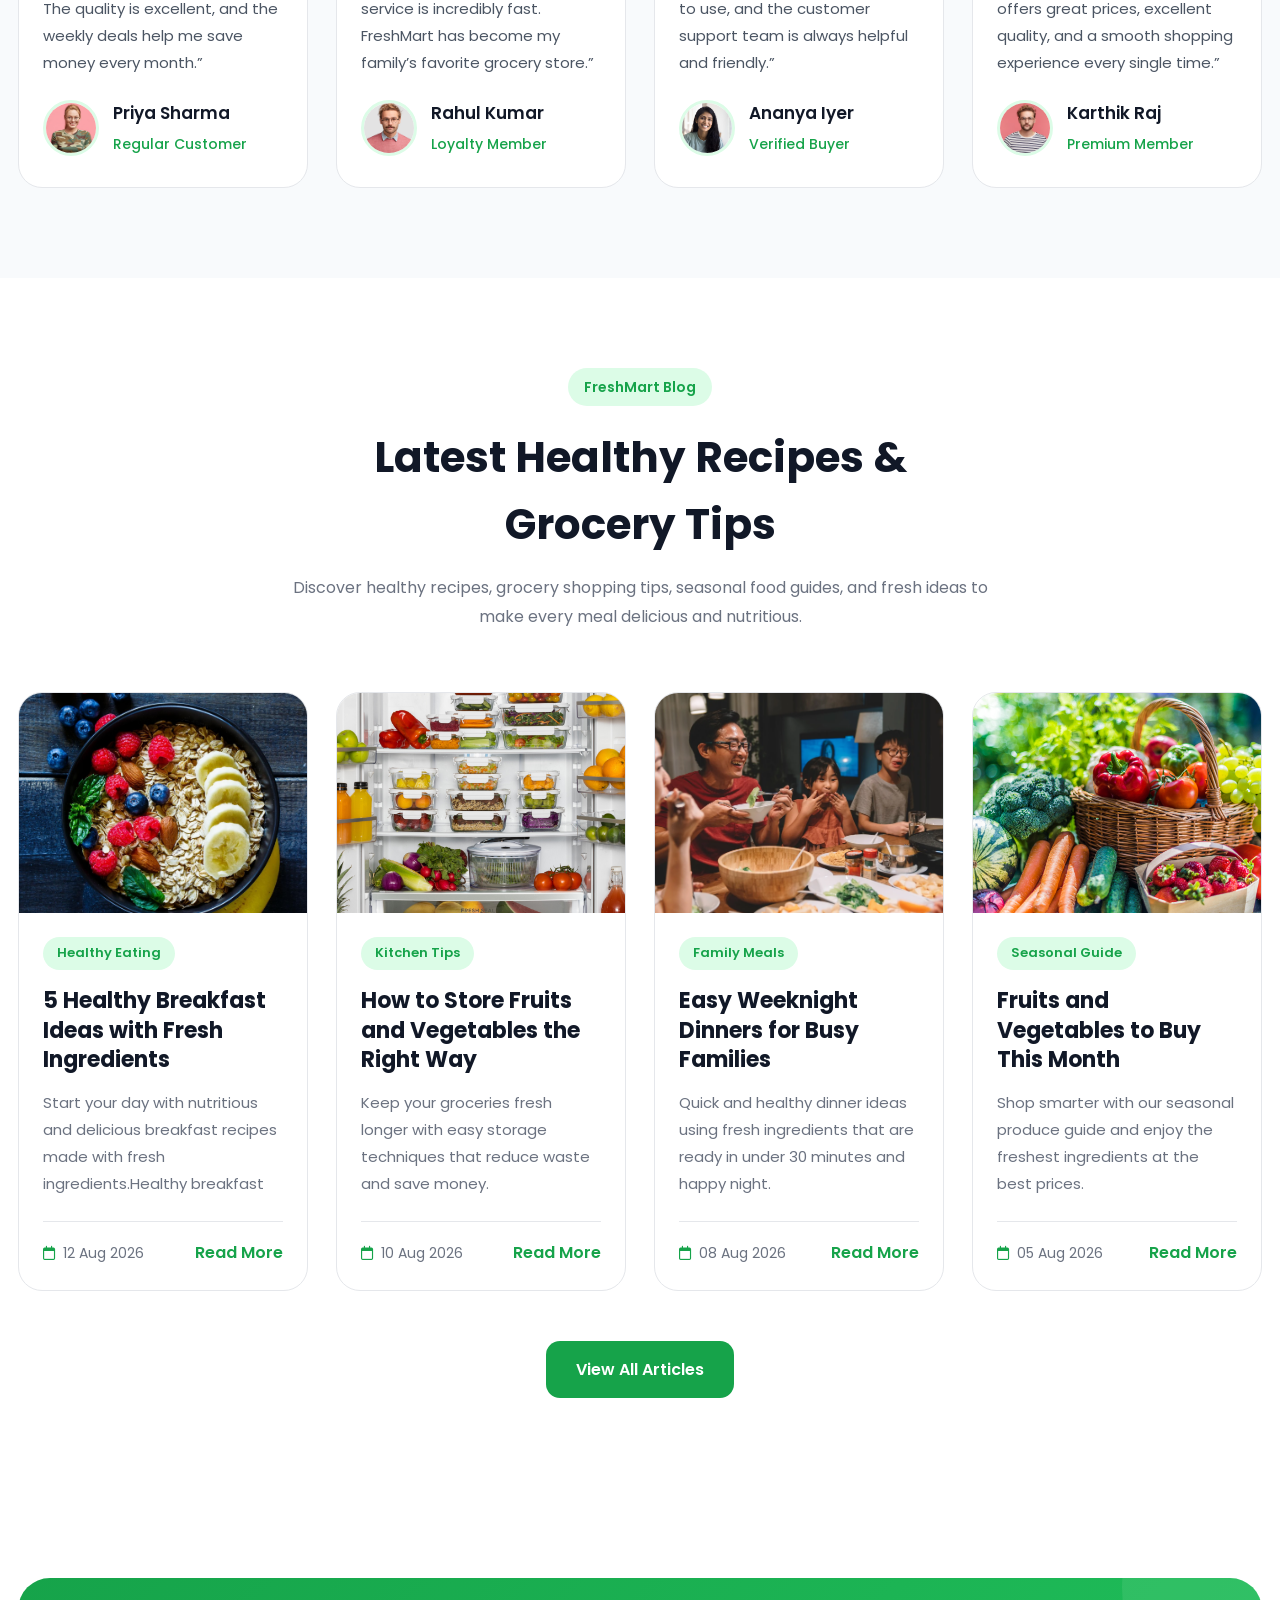
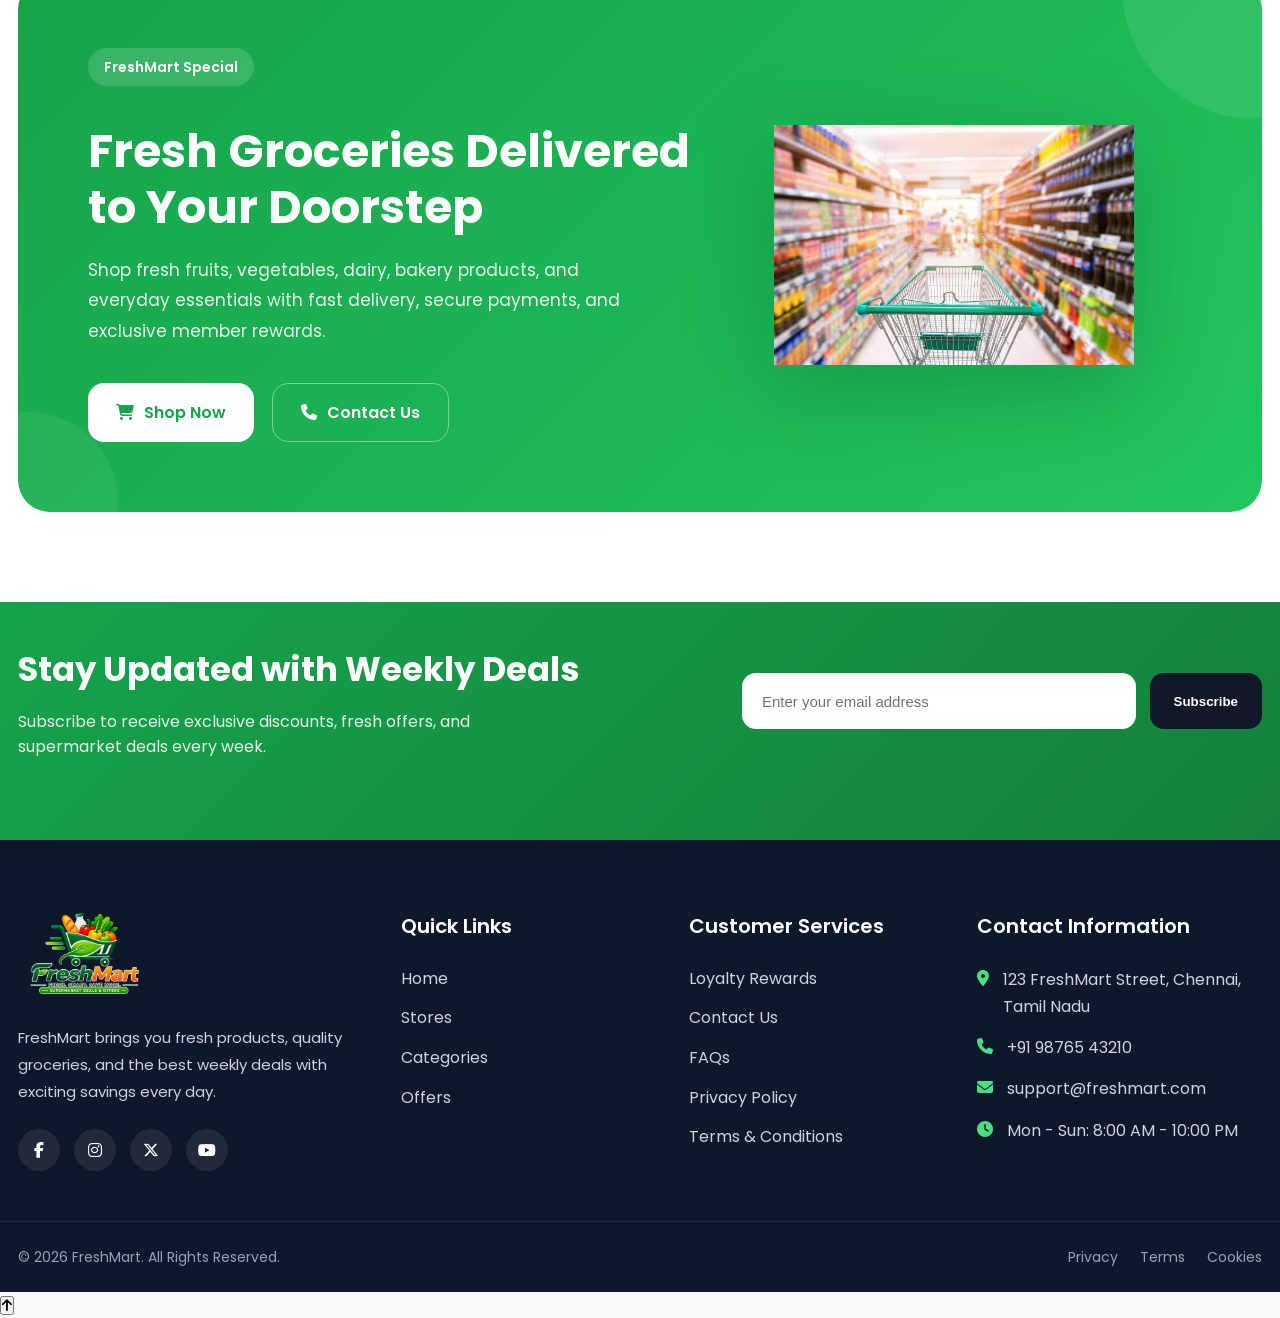
==== commit 5a99edf4: "Add files via upload" ====
--- a/index.html
+++ b/index.html
@@ -1219,7 +1219,10 @@
 </footer>
 
 <!-- ================= FOOTER END ================= -->
-
+<!-- Scroll To Top -->
+<button id="scrollTopBtn" class="scroll-top-btn" aria-label="Scroll to top">
+    <i class="fa-solid fa-arrow-up"></i>
+</button>
 
   <!-- JS -->
 
--- a/css/style.css
+++ b/css/style.css
@@ -0,0 +1,14366 @@
+/* ========================================
+   GOOGLE FONT
+======================================== */
+@import url('https://fonts.googleapis.com/css2?family=Poppins:wght@300;400;500;600;700;800&display=swap');
+
+/* ========================================
+   CSS VARIABLES
+======================================== */
+:root{
+  --primary:#16a34a;
+  --primary-dark:#15803d;
+  --secondary:#f59e0b;
+  --accent:#ef4444;
+
+  --white:#ffffff;
+  --black:#111827;
+
+  --text:#1f2937;
+  --text-light:#6b7280;
+
+  --bg:#f8fafc;
+  --surface:#ffffff;
+  --border:#e5e7eb;
+
+  --shadow:0 8px 25px rgba(0,0,0,.08);
+  --transition:all .3s ease;
+}
+
+/* ========================================
+   RESET
+======================================== */
+*{
+  margin:0;
+  padding:0;
+  box-sizing:border-box;
+}
+
+html{
+  scroll-behavior:smooth;
+}
+
+body{
+  font-family:'Poppins',sans-serif;
+  background:var(--bg);
+  color:var(--text);
+  line-height:1.6;
+  transition:var(--transition);
+}
+
+img{
+  max-width:100%;
+  display:block;
+}
+
+a{
+  text-decoration:none;
+  color:inherit;
+}
+
+ul{
+  list-style:none;
+}
+
+/* ========================================
+   CONTAINER
+======================================== */
+.container{
+  width:100%;
+  max-width:1280px;
+  margin:0 auto;
+  padding:0 18px;
+}
+
+/* ========================================
+   TOP BAR
+======================================== */
+.topbar{
+  background:var(--primary);
+  color:var(--white);
+  font-size:14px;
+}
+
+.topbar-content{
+  display:flex;
+  align-items:center;
+  justify-content:space-between;
+  min-height:42px;
+}
+
+.topbar-left,
+.topbar-right{
+  display:flex;
+  align-items:center;
+  gap:22px;
+}
+
+.topbar i{
+  margin-right:6px;
+}
+
+/* ========================================
+   HEADER
+======================================== */
+.header{
+  position:sticky;
+  top:0;
+  z-index:1000;
+  background:var(--surface);
+  border-bottom:1px solid var(--border);
+  box-shadow:0 2px 10px rgba(0,0,0,.04);
+}
+
+.navbar{
+  display:grid;
+  grid-template-columns:210px 1fr 210px;
+  align-items:center;
+  min-height:82px;
+  gap:20px;
+}
+
+/* ========================================
+   LOGO
+======================================== */
+.logo{
+  display:flex;
+  align-items:center;
+  justify-self:start;
+  gap: 12px;
+  
+}
+
+.logo img{
+  width:120px;
+  height:120px;
+  object-fit:contain;
+}
+
+
+/* ========================================
+   NAVIGATION
+======================================== */
+.nav-menu{
+  display:flex;
+  justify-content:center;
+  align-items:center;
+  gap:34px;
+}
+
+.nav-menu li{
+  position:relative;
+}
+
+.nav-menu a{
+  display:inline-flex;
+  align-items:center;
+  gap:6px;
+  padding:10px 0;
+  font-size:15px;
+  font-weight:500;
+  color:var(--text);
+  white-space:nowrap;
+  transition:var(--transition);
+}
+
+.nav-menu a:hover{
+  color:var(--primary);
+}
+
+.nav-menu a::after{
+  content:'';
+  position:absolute;
+  left:0;
+  bottom:0;
+  width:0;
+  height:2px;
+  background:var(--primary);
+  transition:var(--transition);
+}
+
+.nav-menu a:hover::after{
+  width:100%;
+}
+
+/* Active menu */
+.nav-menu a.active{
+  color:#16a34a;
+  font-weight:600;
+}
+
+/* Active dropdown item */
+.dropdown-menu a.active{
+  color:#16a34a;
+  background:#dcfce7;
+  border-radius:8px;
+}
+
+/* ========================================
+   DROPDOWN
+======================================== */
+.dropdown-menu{
+  position:absolute;
+  top:115%;
+  left:0;
+  min-width:180px;
+  background:var(--surface);
+  border:1px solid var(--border);
+  border-radius:16px;
+  padding:10px;
+  box-shadow:var(--shadow);
+
+  opacity:0;
+  visibility:hidden;
+  transform:translateY(10px);
+  transition:var(--transition);
+}
+
+.dropdown:hover .dropdown-menu{
+  opacity:1;
+  visibility:visible;
+  transform:translateY(0);
+}
+
+.dropdown-menu li a{
+  width:100%;
+  padding:10px 14px;
+  border-radius:10px;
+}
+
+.dropdown-menu li a:hover{
+  background:#f0fdf4;
+  color:var(--primary);
+}
+
+.dropdown-menu li a::after{
+  display:none;
+}
+
+/* ========================================
+   HEADER ACTIONS
+======================================== */
+.header-actions{
+  display:flex;
+  align-items:center;
+  justify-content:flex-end;
+  gap:12px;
+  justify-self:end;
+}
+
+.icon-btn{
+  width:42px;
+  height:42px;
+  border:1px solid var(--primary);
+  background:var(--surface);
+  border-radius:12px;
+  display:flex;
+  align-items:center;
+  justify-content:center;
+  cursor:pointer;
+  color:var(--text);
+  font-weight:600;
+  transition:var(--transition);
+}
+
+.icon-btn:hover{
+  background:var(--primary);
+  color:var(--white);
+  border-color:var(--primary);
+}
+
+#rtl-toggle{
+  width:auto;
+  padding:0 14px;
+  font-size:14px;
+}
+
+/* ========================================
+   BUTTON
+======================================== */
+.btn{
+  display:inline-flex;
+  align-items:center;
+  justify-content:center;
+  padding:11px 22px;
+  border-radius:12px;
+  font-weight:600;
+  transition:var(--transition);
+}
+
+.btn-login{
+  background:var(--primary);
+  color:var(--white);
+}
+
+.btn-login:hover{
+  background:var(--primary-dark);
+}
+
+/* ========================================
+   MOBILE ACTIONS
+======================================== */
+.mobile-actions{
+  display:none;
+}
+
+/* ========================================
+   HAMBURGER
+======================================== */
+/* ========================================
+   HAMBURGER MENU
+======================================== */
+
+.menu-toggle{
+  display:none;
+  width:44px;
+  height:44px;
+  border:none;
+  background:transparent;
+  cursor:pointer;
+  position:relative;
+  z-index:1001;
+}
+
+.menu-toggle span{
+  position:absolute;
+  left:10px;
+  width:24px;
+  height:2px;
+  background:var(--text);
+  transition:all 0.3s ease;
+}
+
+.menu-toggle span:nth-child(1){
+  top:14px;
+}
+
+.menu-toggle span:nth-child(2){
+  top:21px;
+}
+
+.menu-toggle span:nth-child(3){
+  top:28px;
+}
+
+/* Close (X) icon */
+.menu-toggle.active span:nth-child(1){
+  top:21px;
+  transform:rotate(45deg);
+}
+
+.menu-toggle.active span:nth-child(2){
+  opacity:0;
+}
+
+.menu-toggle.active span:nth-child(3){
+  top:21px;
+  transform:rotate(-45deg);
+}
+/* ========================================
+   DARK MODE
+======================================== */
+body.dark-mode{
+  --bg:#0f172a;
+  --surface:#111827;
+  --border:#374151;
+
+  --text:#f8fafc;
+  --text-light:#cbd5e1;
+
+  --shadow:0 10px 30px rgba(0,0,0,.35);
+}
+
+body.dark-mode .topbar{
+  background:#166534;
+}
+
+body.dark-mode .header{
+  background:var(--surface);
+  border-color:var(--border);
+}
+
+body.dark-mode .logo span{
+  color:#4ade80;
+}
+
+body.dark-mode .nav-menu li a{
+  color:var(--white);
+}
+
+body.dark-mode .nav-menu a:hover{
+  color:#4ade80;
+}
+
+body.dark-mode .nav-menu a::after{
+  background:#4ade80;
+}
+
+body.dark-mode .dropdown-menu{
+  background:#1f2937;
+  border-color:#374151;
+  color: var(--white);
+}
+body.dark-mode .dropdown-menu a{
+  color: var(--white);
+}
+body.dark-mode .dropdown-menu li a:hover{
+  background:#14532d;
+  color:#4ade80;
+}
+
+body.dark-mode .icon-btn{
+  background:#1f2937;
+  border-color:var(--primary);
+  color:var(--text);
+}
+
+body.dark-mode .icon-btn:hover{
+  background:#16a34a;
+  border-color:#16a34a;
+  color:var(--white);
+}
+
+body.dark-mode .btn-login{
+  background:#16a34a;
+}
+
+body.dark-mode .btn-login:hover{
+  background:#15803d;
+}
+
+body.dark-mode .menu-toggle span{
+  background:var(--text);
+}
+body.dark-mode .menu-toggle{
+  background-color: #020617;
+}
+/* ========================================
+   DARK MODE - MOBILE MENU
+======================================== */
+
+body.dark-mode .nav-menu{
+  background:#07132f;
+}
+/* Dark mode */
+body.dark-mode .nav-menu a.active{
+  color:#4ade80;
+}
+
+body.dark-mode .dropdown-menu a.active{
+  background:rgba(34,197,94,.15);
+  color:#4ade80;
+}
+
+/******footer*********/
+
+
+/* ========================================
+   FOOTER
+======================================== */
+
+.footer{
+  background:#0f172a;
+  color:#e5e7eb;
+  margin-top:0px;
+}
+
+/* ========================================
+   NEWSLETTER
+======================================== */
+
+.footer-newsletter{
+  background:linear-gradient(135deg,#16a34a,#15803d);
+  padding:40px 0 80px;
+  
+}
+
+.newsletter-box{
+  display:flex;
+  align-items:center;
+  justify-content:space-between;
+  gap:40px;
+}
+
+.newsletter-content h2{
+  color:#ffffff;
+  font-size:34px;
+  font-weight:700;
+  margin-bottom:12px;
+}
+
+.newsletter-content p{
+  color:rgba(255,255,255,0.9);
+  font-size:16px;
+  max-width:520px;
+}
+
+.newsletter-form{
+  display:flex;
+  align-items:center;
+  gap:14px;
+  width:100%;
+  max-width:520px;
+}
+
+.newsletter-form input{
+  flex:1;
+  height:56px;
+  border:none;
+  outline:none;
+  padding:0 20px;
+  border-radius:14px;
+  font-size:15px;
+  color:#111827;
+  background:#ffffff;
+}
+
+.newsletter-form input::placeholder{
+  color:#6b7280;
+}
+
+.btn-subscribe{
+  height:56px;
+  padding:0 24px;
+  border:none;
+  border-radius:14px;
+  background:#111827;
+  color:#ffffff;
+  font-weight:600;
+  cursor:pointer;
+  transition:all .3s ease;
+}
+
+.btn-subscribe:hover{
+  background:#1f2937;
+}
+
+/* ========================================
+   FOOTER MAIN
+======================================== */
+
+.footer-main{
+  padding:70px 0 50px;
+  margin-bottom: 0;
+}
+
+.footer-grid{
+  display:grid;
+  grid-template-columns:1.4fr 1fr 1fr 1.2fr;
+  gap:50px;
+}
+
+.footer-col h3{
+  color:#ffffff;
+  font-size:20px;
+  font-weight:600;
+  margin-bottom:24px;
+}
+
+.footer-logo{
+  display:inline-block;
+  margin-bottom:20px;
+}
+
+.footer-logo img{
+  width:130px;
+  height:auto;
+}
+
+.footer-col p{
+  color:#cbd5e1;
+  font-size:15px;
+  line-height:1.8;
+  margin-bottom:24px;
+}
+
+/* ========================================
+   SOCIAL
+======================================== */
+
+.footer-social{
+  display:flex;
+  align-items:center;
+  gap:14px;
+}
+
+.footer-social a{
+  width:42px;
+  height:42px;
+  border-radius:50%;
+  background:rgba(255,255,255,0.08);
+  display:flex;
+  align-items:center;
+  justify-content:center;
+  color:#ffffff;
+  transition:all .3s ease;
+}
+
+.footer-social a:hover{
+  background:#16a34a;
+  transform:translateY(-3px);
+}
+
+/* ========================================
+   LINKS
+======================================== */
+
+.footer-col ul{
+  display:flex;
+  flex-direction:column;
+  gap:14px;
+}
+
+.footer-col ul li a{
+  color:#cbd5e1;
+  transition:all .3s ease;
+}
+
+.footer-col ul li a:hover{
+  color:#4ade80;
+  padding-left:6px;
+}
+
+/* ========================================
+   CONTACT
+======================================== */
+
+.footer-contact li{
+  display:flex;
+  align-items:flex-start;
+  gap:12px;
+  color:#cbd5e1;
+  line-height:1.7;
+}
+
+.footer-contact i{
+  color:#4ade80;
+  margin-top:4px;
+  width:18px;
+}
+
+/* ========================================
+   FOOTER BOTTOM
+======================================== */
+
+.footer-bottom{
+  border-top:1px solid rgba(255,255,255,0.08);
+  padding:24px 0;
+}
+
+.footer-bottom-content{
+  display:flex;
+  align-items:center;
+  justify-content:space-between;
+  gap:20px;
+}
+
+.footer-bottom p{
+  color:#94a3b8;
+  font-size:14px;
+}
+
+.footer-bottom-links{
+  display:flex;
+  align-items:center;
+  gap:22px;
+}
+
+.footer-bottom-links a{
+  color:#94a3b8;
+  font-size:14px;
+  transition:all .3s ease;
+}
+
+.footer-bottom-links a:hover{
+  color:#4ade80;
+}
+
+/* ========================================
+   DARK MODE FOOTER
+======================================== */
+
+body.dark-mode .footer{
+  background:#020617;
+}
+
+body.dark-mode .footer-newsletter{
+  background:linear-gradient(135deg,#166534,#14532d);
+}
+
+body.dark-mode .newsletter-form input{
+  background:#111827;
+  color:#f8fafc;
+}
+
+body.dark-mode .newsletter-form input::placeholder{
+  color:#9ca3af;
+}
+
+body.dark-mode .btn-subscribe{
+  background:#22c55e;
+  color:#ffffff;
+}
+
+body.dark-mode .btn-subscribe:hover{
+  background:#16a34a;
+}
+
+body.dark-mode .footer-col p,
+body.dark-mode .footer-col ul li a,
+body.dark-mode .footer-contact li{
+  color:#cbd5e1;
+}
+
+body.dark-mode .footer-bottom{
+  border-color:#1e293b;
+}
+
+body.dark-mode .footer-bottom p,
+body.dark-mode .footer-bottom-links a{
+  color:#94a3b8;
+}
+
+body.dark-mode .footer-bottom-links a:hover{
+  color:#4ade80;
+}
+
+
+
+
+
+/******HOME1********
+
+/* ========================================
+   HERO SLIDER
+======================================== */
+
+.hero-slider{
+  position:relative;
+  width:100%;
+  height:720px;
+  overflow:hidden;
+}
+
+.slider-wrapper{
+  position:relative;
+  width:100%;
+  height:100%;
+}
+
+.slide{
+  position:absolute;
+  inset:0;
+  background-size:cover;
+  background-position:center;
+  background-repeat:no-repeat;
+  opacity:0;
+  visibility:hidden;
+  transition:opacity .8s ease, visibility .8s ease;
+}
+
+.slide.active{
+  opacity:1;
+  visibility:visible;
+}
+
+.overlay{
+  position:absolute;
+  inset:0;
+  background:linear-gradient(90deg,
+    rgba(15,23,42,.78) 0%,
+    rgba(15,23,42,.58) 45%,
+    rgba(15,23,42,.28) 100%);
+}
+
+.hero-slider .container{
+  position:relative;
+  z-index:2;
+  height:100%;
+  display:flex;
+  align-items:center;
+}
+
+.hero-content{
+  max-width:620px;
+  color:#ffffff;
+}
+
+.offer-badge{
+  display:inline-flex;
+  align-items:center;
+  justify-content:center;
+  background:#16a34a;
+  color:#ffffff;
+  padding:10px 18px;
+  border-radius:999px;
+  font-size:14px;
+  font-weight:600;
+  margin-bottom:24px;
+}
+
+.hero-content h1{
+  font-size:60px;
+  line-height:1.08;
+  font-weight:800;
+  margin-bottom:22px;
+  letter-spacing:-1px;
+}
+
+.hero-content p{
+  font-size:18px;
+  line-height:1.8;
+  color:#e5e7eb;
+  margin-bottom:34px;
+  max-width:560px;
+}
+
+.hero-buttons{
+  display:flex;
+  align-items:center;
+  gap:16px;
+  margin-bottom:40px;
+}
+
+.btn-primary{
+  background:#16a34a;
+  color:#ffffff;
+  padding:16px 28px;
+  border-radius:14px;
+  font-weight:600;
+  transition:all .3s ease;
+}
+
+.btn-primary:hover{
+  background:#15803d;
+  transform:translateY(-2px);
+}
+
+.btn-outline{
+  border:2px solid rgba(255,255,255,.75);
+  color:#ffffff;
+  padding:16px 28px;
+  border-radius:14px;
+  font-weight:600;
+  transition:all .3s ease;
+}
+
+.btn-outline:hover{
+  background:#ffffff;
+  color:#111827;
+}
+
+.hero-features{
+  display:flex;
+  align-items:center;
+  gap:24px;
+  flex-wrap:wrap;
+}
+
+.feature-item{
+  display:flex;
+  align-items:center;
+  gap:10px;
+  color:#f8fafc;
+  font-weight:500;
+}
+
+.feature-item i{
+  width:42px;
+  height:42px;
+  border-radius:50%;
+  background:rgba(255,255,255,.15);
+  display:flex;
+  align-items:center;
+  justify-content:center;
+  color:#4ade80;
+}
+
+/* ========================================
+   SLIDER ARROWS
+======================================== */
+
+.slider-arrow{
+  position:absolute;
+  top:50%;
+  transform:translateY(-50%);
+  width:56px;
+  height:56px;
+  border:none;
+  border-radius:50%;
+  background:rgba(255,255,255,.15);
+  color:#ffffff;
+  display:flex;
+  align-items:center;
+  justify-content:center;
+  cursor:pointer;
+  backdrop-filter:blur(8px);
+  transition:all .3s ease;
+  z-index:5;
+}
+
+.slider-arrow:hover{
+  background:#16a34a;
+}
+
+.prev-slide{
+  left:30px;
+}
+
+.next-slide{
+  right:30px;
+}
+
+/* ========================================
+   SLIDER DOTS
+======================================== */
+
+.slider-dots{
+  position:absolute;
+  left:50%;
+  bottom:34px;
+  transform:translateX(-50%);
+  display:flex;
+  align-items:center;
+  gap:12px;
+  z-index:5;
+}
+
+.dot{
+  width:12px;
+  height:12px;
+  border-radius:50%;
+  background:rgba(255,255,255,.5);
+  cursor:pointer;
+  transition:all .3s ease;
+}
+
+.dot.active{
+  width:34px;
+  border-radius:999px;
+  background:#16a34a;
+}
+
+/* ========================================
+   DARK MODE
+======================================== */
+
+body.dark-mode .overlay{
+  background:linear-gradient(90deg,
+    rgba(2,6,23,.85) 0%,
+    rgba(2,6,23,.65) 45%,
+    rgba(2,6,23,.35) 100%);
+}
+
+body.dark-mode .offer-badge{
+  background:#22c55e;
+}
+
+body.dark-mode .btn-primary{
+  background:#22c55e;
+}
+
+body.dark-mode .btn-primary:hover{
+  background:#16a34a;
+}
+
+body.dark-mode .slider-arrow{
+  background:rgba(17,24,39,.6);
+}
+
+body.dark-mode .slider-arrow:hover{
+  background:#22c55e;
+}
+
+body.dark-mode .dot.active{
+  background:#22c55e;
+}
+
+
+/* ========================================
+   SHOP BY CATEGORIES
+======================================== */
+
+.categories-section{
+  padding:90px 0;
+  background:#f8fafc;
+}
+
+.section-header{
+  text-align:center;
+  max-width:700px;
+  margin:0 auto 60px;
+}
+
+.section-badge{
+  display:inline-flex;
+  align-items:center;
+  justify-content:center;
+  padding:8px 16px;
+  background:#dcfce7;
+  color:#16a34a;
+  border-radius:999px;
+  font-size:14px;
+  font-weight:600;
+  margin-bottom:18px;
+}
+
+.section-header h2{
+  font-size:42px;
+  font-weight:700;
+  color:#111827;
+  margin-bottom:16px;
+}
+
+.section-header p{
+  font-size:16px;
+  color:#6b7280;
+  line-height:1.8;
+}
+
+/* ========================================
+   CATEGORY GRID
+======================================== */
+
+.categories-grid{
+  display:grid;
+  grid-template-columns:repeat(4,1fr);
+  gap:28px;
+}
+
+.category-card{
+  background:#ffffff;
+  border:1px solid #e5e7eb;
+  border-radius:24px;
+  padding:32px 24px;
+  text-align:center;
+  transition:all .35s ease;
+  display:flex;
+  flex-direction:column;
+  align-items:center;
+  justify-content:center;
+  min-height:260px;
+  position:relative;
+  overflow:hidden;
+}
+
+.category-card::before{
+  content:"";
+  position:absolute;
+  top:0;
+  left:0;
+  width:100%;
+  height:4px;
+  background:#16a34a;
+  transform:scaleX(0);
+  transform-origin:left;
+  transition:transform .35s ease;
+}
+
+.category-card:hover{
+  transform:translateY(-8px);
+  border-color:#16a34a;
+  box-shadow:0 20px 45px rgba(22,163,74,.15);
+}
+
+.category-card:hover::before{
+  transform:scaleX(1);
+}
+
+/* ========================================
+   CATEGORY CARD IMAGE
+======================================== */
+
+.category-card{
+  background:#ffffff;
+  border:1px solid #e5e7eb;
+  border-radius:22px;
+  overflow:hidden;
+  padding:0;
+  text-align:center;
+  transition:all .35s ease;
+  min-height:300px;
+}
+
+.category-image{
+  width:100%;
+  height:180px;
+  overflow:hidden;
+  border-radius:22px 22px 0 0;
+  background:#f3f4f6;
+}
+
+.category-image img{
+  width:100%;
+  height:100%;
+  object-fit:cover;
+  display:block;
+  transition:transform .35s ease;
+}
+
+.category-card:hover .category-image img{
+  transform:scale(1.08);
+}
+
+.category-card h3{
+  font-size:22px;
+  font-weight:600;
+  color:#111827;
+  margin:22px 0 10px;
+}
+
+.category-card p{
+  color:#6b7280;
+  font-size:15px;
+  margin-bottom:24px;
+}
+/* ========================================
+   CATEGORY TEXT
+======================================== */
+
+.category-card h3{
+  font-size:20px;
+  font-weight:600;
+  color:#111827;
+  margin-bottom:10px;
+}
+
+.category-card p{
+  color:#6b7280;
+  font-size:15px;
+}
+
+/* ========================================
+   ACTION BUTTON
+======================================== */
+
+.categories-action{
+  text-align:center;
+  margin-top:50px;
+}
+
+.categories-action .btn-primary{
+  display:inline-flex;
+  align-items:center;
+  justify-content:center;
+  width:auto;
+  min-width:220px;
+  padding:16px 32px;
+  border-radius:14px;
+  background:#16a34a;
+  color:#ffffff;
+  font-weight:600;
+  transition:all .3s ease;
+}
+
+.categories-action .btn-primary:hover{
+  background:#15803d;
+  transform:translateY(-2px);
+}
+
+/* ========================================
+   DARK MODE
+======================================== */
+
+body.dark-mode .categories-section{
+  background:#020617;
+}
+
+body.dark-mode .section-badge{
+  background:#14532d;
+  color:#86efac;
+}
+
+body.dark-mode .section-header h2{
+  color:#f8fafc;
+}
+
+body.dark-mode .section-header p{
+  color:#cbd5e1;
+}
+
+body.dark-mode .category-card{
+  background:#111827;
+  border-color:#1f2937;
+}
+
+body.dark-mode .category-card:hover{
+  border-color:#22c55e;
+  box-shadow:0 20px 45px rgba(34,197,94,.18);
+}
+
+body.dark-mode .category-card::before{
+  background:#22c55e;
+}
+
+body.dark-mode .category-image{
+  background:#1f2937;
+}
+
+body.dark-mode .category-card:hover .category-image{
+  background:#22c55e;
+}
+
+body.dark-mode .category-card h3{
+  color:#f8fafc;
+}
+
+body.dark-mode .category-card p{
+  color:#cbd5e1;
+}
+
+body.dark-mode .categories-action .btn-primary{
+  background:#22c55e;
+}
+
+body.dark-mode .categories-action .btn-primary:hover{
+  background:#16a34a;
+}
+
+
+
+/* ========================================
+   WEEKLY DEALS & OFFERS
+======================================== */
+
+.weekly-deals-section{
+  padding:90px 0;
+  background:#ffffff;
+}
+
+/* ========================================
+   DEALS GRID
+======================================== */
+
+.home1deals-grid{
+  display:grid;
+  grid-template-columns:repeat(2,1fr);
+  gap:32px;
+}
+
+/* ========================================
+   DEAL CARD
+======================================== */
+
+.home1deal-card{
+  background:#ffffff;
+  border:1px solid #e5e7eb;
+  border-radius:24px;
+  overflow:hidden;
+  transition:all .35s ease;
+  display:flex;
+  flex-direction:column;
+  box-shadow:0 8px 24px rgba(15,23,42,.05);
+}
+
+.home1deal-card:hover{
+  transform:translateY(-8px);
+  border-color:#16a34a;
+  box-shadow:0 20px 45px rgba(22,163,74,.15);
+}
+
+/* ========================================
+   DEAL IMAGE
+======================================== */
+
+.home1deal-image{
+  position:relative;
+  width:100%;
+  height:260px;
+  overflow:hidden;
+}
+
+.home1deal-image img{
+  width:100%;
+  height:100%;
+  object-fit:cover;
+  transition:transform .4s ease;
+}
+
+.home1deal-card:hover .deal-image img{
+  transform:scale(1.08);
+}
+
+/* ========================================
+   DISCOUNT BADGE
+======================================== */
+
+.discount-badge{
+  position:absolute;
+  top:18px;
+  left:18px;
+  background:#dc2626;
+  color:#ffffff;
+  padding:8px 14px;
+  border-radius:999px;
+  font-size:13px;
+  font-weight:700;
+  letter-spacing:.3px;
+}
+
+/* ========================================
+   DEAL CONTENT
+======================================== */
+
+.home1deal-content{
+  padding:28px;
+  display:flex;
+  flex-direction:column;
+  flex:1;
+}
+
+.deal-category{
+  display:inline-block;
+  color:#16a34a;
+  font-size:14px;
+  font-weight:600;
+  margin-bottom:12px;
+}
+
+.home1deal-content h3{
+  font-size:24px;
+  font-weight:700;
+  color:#111827;
+  margin-bottom:14px;
+}
+
+.home1deal-content p{
+  color:#6b7280;
+  font-size:15px;
+  line-height:1.7;
+  margin-bottom:22px;
+}
+
+/* ========================================
+   PRICE
+======================================== */
+
+.home1deal-price{
+  display:flex;
+  align-items:center;
+  gap:12px;
+  margin-bottom:18px;
+}
+
+.current-price{
+  font-size:28px;
+  font-weight:700;
+  color:#16a34a;
+}
+
+.old-price{
+  font-size:18px;
+  color:#9ca3af;
+  text-decoration:line-through;
+}
+
+/* ========================================
+   META
+======================================== */
+
+.home1deal-meta{
+  display:flex;
+  align-items:center;
+  gap:8px;
+  color:#6b7280;
+  font-size:14px;
+  margin-bottom:24px;
+}
+
+.home1deal-meta i{
+  color:#16a34a;
+}
+
+/* ========================================
+   BUTTON
+======================================== */
+
+.home1deal-content .btn-primary{
+  margin-top:auto;
+  width:100%;
+  justify-content:center;
+  padding:15px 20px;
+  border-radius:14px;
+  background:#16a34a;
+  color:#ffffff;
+  font-weight:600;
+  transition:all .3s ease;
+}
+
+.home1deal-content .btn-primary:hover{
+  background:#15803d;
+}
+
+/* ========================================
+   ACTION BUTTON
+======================================== */
+
+.deals-action{
+  text-align:center;
+  margin-top:50px;
+}
+
+.deals-action .btn-primary{
+  display:inline-flex;
+  align-items:center;
+  justify-content:center;
+  padding:16px 30px;
+  border-radius:14px;
+  background:#16a34a;
+  color:#ffffff;
+  font-weight:600;
+  transition:all .3s ease;
+}
+
+.deals-action .btn-primary:hover{
+  background:#15803d;
+  transform:translateY(-2px);
+}
+
+/* ========================================
+   DARK MODE
+======================================== */
+
+body.dark-mode .weekly-deals-section{
+  background:#020617;
+}
+
+body.dark-mode .home1deal-card{
+  background:#111827;
+  border-color:#1f2937;
+  box-shadow:none;
+}
+
+body.dark-mode .home1deal-card:hover{
+  border-color:#22c55e;
+  box-shadow:0 20px 45px rgba(34,197,94,.18);
+}
+
+body.dark-mode .home1deal-content h3{
+  color:#f8fafc;
+}
+
+body.dark-mode .home1deal-content p,
+body.dark-mode .home1deal-meta{
+  color:#cbd5e1;
+}
+
+body.dark-mode .deal-category,
+body.dark-mode .current-price,
+body.dark-mode .deal-meta i{
+  color:#22c55e;
+}
+
+body.dark-mode .old-price{
+  color:#94a3b8;
+}
+
+body.dark-mode .deal-content .btn-primary,
+body.dark-mode .deals-action .btn-primary{
+  background:#22c55e;
+}
+
+body.dark-mode .deal-content .btn-primary:hover,
+body.dark-mode .deals-action .btn-primary:hover{
+  background:#16a34a;
+}
+
+
+
+
+/* ========================================
+   FEATURED PRODUCTS
+======================================== */
+
+.featured-products-section{
+  padding:90px 0;
+  background:#f8fafc;
+}
+
+/* ========================================
+   PRODUCT FILTERS
+======================================== */
+
+.product-filters{
+  display:flex;
+  align-items:center;
+  justify-content:center;
+  gap:14px;
+  flex-wrap:wrap;
+  margin-bottom:50px;
+}
+
+.filter-btn{
+  padding:12px 24px;
+  border:1px solid #d1d5db;
+  border-radius:999px;
+  background:#ffffff;
+  color:#374151;
+  font-size:15px;
+  font-weight:600;
+  cursor:pointer;
+  transition:all .3s ease;
+}
+
+.filter-btn:hover,
+.filter-btn.active{
+  background:#16a34a;
+  border-color:#16a34a;
+  color:#ffffff;
+}
+
+/* ========================================
+   PRODUCTS GRID
+======================================== */
+
+.products-grid{
+  display:grid;
+  grid-template-columns:repeat(4,1fr);
+  gap:28px;
+}
+
+/* ========================================
+   PRODUCT CARD
+======================================== */
+
+.product-card{
+  background:#ffffff;
+  border:1px solid #e5e7eb;
+  border-radius:24px;
+  overflow:hidden;
+  transition:all .35s ease;
+  display:flex;
+  flex-direction:column;
+  box-shadow:0 8px 24px rgba(15,23,42,.05);
+}
+
+.product-card:hover{
+  transform:translateY(-8px);
+  border-color:#16a34a;
+  box-shadow:0 20px 45px rgba(22,163,74,.15);
+}
+
+/* ========================================
+   PRODUCT IMAGE
+======================================== */
+
+.product-image{
+  position:relative;
+  width:100%;
+  height:240px;
+  overflow:hidden;
+  background:#f8fafc;
+}
+
+.product-image img{
+  width:100%;
+  height:100%;
+  object-fit:cover;
+  transition:transform .4s ease;
+}
+
+.product-card:hover .product-image img{
+  transform:scale(1.08);
+}
+
+/* ========================================
+   PRODUCT BADGE
+======================================== */
+
+.product-badge{
+  position:absolute;
+  top:16px;
+  left:16px;
+  background:#dc2626;
+  color:#ffffff;
+  padding:7px 12px;
+  border-radius:999px;
+  font-size:12px;
+  font-weight:700;
+  letter-spacing:.3px;
+}
+
+/* ========================================
+   PRODUCT CONTENT
+======================================== */
+
+.product-content{
+  padding:24px;
+  display:flex;
+  flex-direction:column;
+  flex:1;
+}
+
+.product-category{
+  display:inline-block;
+  color:#16a34a;
+  font-size:14px;
+  font-weight:600;
+  margin-bottom:10px;
+}
+
+.product-content h3{
+  font-size:22px;
+  font-weight:700;
+  color:#111827;
+  margin-bottom:14px;
+  line-height:1.4;
+}
+
+/* ========================================
+   PRODUCT RATING
+======================================== */
+
+.product-rating{
+  display:flex;
+  align-items:center;
+  gap:4px;
+  margin-bottom:18px;
+}
+
+.product-rating i{
+  color:#f59e0b;
+  font-size:14px;
+}
+
+.product-rating span{
+  color:#6b7280;
+  font-size:14px;
+  margin-left:6px;
+}
+
+/* ========================================
+   PRODUCT PRICE
+======================================== */
+
+.product-price{
+  display:flex;
+  align-items:center;
+  gap:10px;
+  margin-bottom:22px;
+}
+
+.product-price .current-price{
+  font-size:26px;
+  font-weight:700;
+  color:#16a34a;
+}
+
+.product-price .old-price{
+  font-size:16px;
+  color:#9ca3af;
+  text-decoration:line-through;
+}
+
+/* ========================================
+   PRODUCT BUTTON
+======================================== */
+
+.product-content .btn-primary{
+  margin-top:auto;
+  width:100%;
+  justify-content:center;
+  padding:14px 18px;
+  border-radius:14px;
+  background:#16a34a;
+  color:#ffffff;
+  font-weight:600;
+  transition:all .3s ease;
+}
+
+.product-content .btn-primary:hover{
+  background:#15803d;
+}
+
+/* ========================================
+   ACTION BUTTON
+======================================== */
+
+.products-action{
+  text-align:center;
+  margin-top:50px;
+}
+
+.products-action .btn-primary{
+  display:inline-flex;
+  align-items:center;
+  justify-content:center;
+  width:auto;
+  min-width:220px;
+  padding:16px 32px;
+  border-radius:14px;
+  background:#16a34a;
+  color:#ffffff;
+  font-weight:600;
+  transition:all .3s ease;
+}
+
+.products-action .btn-primary:hover{
+  background:#15803d;
+  transform:translateY(-2px);
+}
+
+/* ========================================
+   DARK MODE
+======================================== */
+
+body.dark-mode .featured-products-section{
+  background:#020617;
+}
+
+body.dark-mode .filter-btn{
+  background:#111827;
+  border-color:#1f2937;
+  color:#cbd5e1;
+}
+
+body.dark-mode .filter-btn:hover,
+body.dark-mode .filter-btn.active{
+  background:#22c55e;
+  border-color:#22c55e;
+  color:#ffffff;
+}
+
+body.dark-mode .product-card{
+  background:#111827;
+  border-color:#1f2937;
+  box-shadow:none;
+}
+
+body.dark-mode .product-card:hover{
+  border-color:#22c55e;
+  box-shadow:0 20px 45px rgba(34,197,94,.18);
+}
+
+body.dark-mode .product-content h3{
+  color:#f8fafc;
+}
+
+body.dark-mode .product-category,
+body.dark-mode .product-price .current-price{
+  color:#22c55e;
+}
+
+body.dark-mode .product-rating span,
+body.dark-mode .product-price .old-price{
+  color:#94a3b8;
+}
+
+body.dark-mode .product-content .btn-primary,
+body.dark-mode .products-action .btn-primary{
+  background:#22c55e;
+}
+
+body.dark-mode .product-content .btn-primary:hover,
+body.dark-mode .products-action .btn-primary:hover{
+  background:#16a34a;
+}
+
+
+
+
+
+/* ========================================
+   WHY CHOOSE FRESHMART
+======================================== */
+
+.why-choose-section{
+  padding:90px 0;
+  background:#ffffff;
+}
+
+.why-grid{
+  display:grid;
+  grid-template-columns:repeat(4,1fr);
+  gap:30px;
+}
+
+/* ========================================
+   WHY CARD
+======================================== */
+
+.why-card{
+  background:#f8fafc;
+  border:1px solid #e5e7eb;
+  border-radius:24px;
+  padding:40px 30px;
+  text-align:center;
+  transition:all .35s ease;
+  position:relative;
+  overflow:hidden;
+}
+
+.why-card::before{
+  content:"";
+  position:absolute;
+  top:0;
+  left:0;
+  width:100%;
+  height:4px;
+  background:#16a34a;
+  transform:scaleX(0);
+  transform-origin:left;
+  transition:transform .35s ease;
+}
+
+.why-card:hover{
+  transform:translateY(-8px);
+  border-color:#16a34a;
+  box-shadow:0 20px 45px rgba(22,163,74,.15);
+  background:#ffffff;
+}
+
+.why-card:hover::before{
+  transform:scaleX(1);
+}
+
+/* ========================================
+   ICON
+======================================== */
+
+.why-icon{
+  width:80px;
+  height:80px;
+  margin:0 auto 24px;
+  border-radius:20px;
+  background:#dcfce7;
+  display:flex;
+  align-items:center;
+  justify-content:center;
+  transition:all .35s ease;
+}
+
+.why-icon i{
+  font-size:34px;
+  color:#16a34a;
+}
+
+.why-card:hover .why-icon{
+  background:#16a34a;
+  transform:rotate(-5deg) scale(1.05);
+}
+
+.why-card:hover .why-icon i{
+  color:#ffffff;
+}
+
+/* ========================================
+   CONTENT
+======================================== */
+
+.why-card h3{
+  font-size:22px;
+  font-weight:700;
+  color:#111827;
+  margin-bottom:16px;
+}
+
+.why-card p{
+  font-size:15px;
+  color:#6b7280;
+  line-height:1.8;
+  margin:0;
+}
+
+/* ========================================
+   WHY CHOOSE FRESHMART - DARK MODE
+======================================== */
+
+body.dark-mode .why-choose-section{
+  background:#020817;
+}
+
+body.dark-mode .section-badge{
+  background:rgba(34,197,94,.12);
+  color:#4ade80;
+}
+
+body.dark-mode .section-header h2{
+  color:#f8fafc;
+}
+
+body.dark-mode .section-header p{
+  color:#94a3b8;
+}
+
+/* Cards */
+body.dark-mode .why-card{
+  background:#07132f;
+  border:1px solid rgba(255,255,255,0.08);
+}
+
+body.dark-mode .why-card::before{
+  background:#22c55e;
+}
+
+body.dark-mode .why-card:hover{
+  background:#0b1a3a;
+  border-color:#22c55e;
+  box-shadow:0 20px 45px rgba(34,197,94,.18);
+}
+
+/* Icon */
+body.dark-mode .why-icon{
+  background:rgba(34,197,94,.12);
+}
+
+body.dark-mode .why-icon i{
+  color:#4ade80;
+}
+
+body.dark-mode .why-card:hover .why-icon{
+  background:#22c55e;
+}
+
+body.dark-mode .why-card:hover .why-icon i{
+  color:#ffffff;
+}
+
+/* Text */
+body.dark-mode .why-card h3{
+  color:#f8fafc;
+}
+
+body.dark-mode .why-card p{
+  color:#94a3b8;
+}
+
+
+
+/* ========================================
+   CUSTOMER TESTIMONIALS
+======================================== */
+
+.testimonial-section{
+  padding:90px 0;
+  background:#f8fafc;
+}
+
+.testimonial-grid{
+  display:grid;
+  grid-template-columns:repeat(4,1fr);
+  gap:28px;
+}
+
+/* ========================================
+   TESTIMONIAL CARD
+======================================== */
+
+.testimonial-card{
+  background:#ffffff;
+  border:1px solid #e5e7eb;
+  border-radius:24px;
+  padding:30px 24px;
+  transition:all .35s ease;
+  position:relative;
+  overflow:hidden;
+}
+
+.testimonial-card::before{
+  content:"";
+  position:absolute;
+  top:0;
+  left:0;
+  width:100%;
+  height:4px;
+  background:#16a34a;
+  transform:scaleX(0);
+  transform-origin:left;
+  transition:transform .35s ease;
+}
+
+.testimonial-card:hover{
+  transform:translateY(-8px);
+  border-color:#16a34a;
+  box-shadow:0 20px 45px rgba(22,163,74,.15);
+}
+
+.testimonial-card:hover::before{
+  transform:scaleX(1);
+}
+
+/* ========================================
+   STAR RATING
+======================================== */
+
+.testimonial-rating{
+  display:flex;
+  gap:4px;
+  margin-bottom:18px;
+}
+
+.testimonial-rating i{
+  color:#f59e0b;
+  font-size:15px;
+}
+
+/* ========================================
+   REVIEW TEXT
+======================================== */
+
+.testimonial-text{
+  font-size:15px;
+  line-height:1.8;
+  color:#4b5563;
+  margin-bottom:24px;
+  min-height:130px;
+}
+
+/* ========================================
+   CUSTOMER INFO
+======================================== */
+
+.testimonial-user{
+  display:flex;
+  align-items:center;
+  gap:14px;
+}
+
+.testimonial-user img{
+  width:56px;
+  height:56px;
+  border-radius:50%;
+  object-fit:cover;
+  border:3px solid #dcfce7;
+}
+
+.testimonial-user h4{
+  font-size:17px;
+  font-weight:600;
+  color:#111827;
+  margin-bottom:4px;
+}
+
+.testimonial-user span{
+  font-size:14px;
+  color:#16a34a;
+  font-weight:500;
+}
+
+
+
+/* ========================================
+   CUSTOMER TESTIMONIALS - DARK MODE
+======================================== */
+
+body.dark-mode .testimonial-section{
+  background:#020817;
+}
+
+body.dark-mode .section-badge{
+  background:rgba(34,197,94,.12);
+  color:#4ade80;
+}
+
+body.dark-mode .section-header h2{
+  color:#f8fafc;
+}
+
+body.dark-mode .section-header p{
+  color:#94a3b8;
+}
+
+/* Testimonial Cards */
+body.dark-mode .testimonial-card{
+  background:#07132f;
+  border:1px solid rgba(255,255,255,0.08);
+}
+
+body.dark-mode .testimonial-card::before{
+  background:#22c55e;
+}
+
+body.dark-mode .testimonial-card:hover{
+  background:#0b1a3a;
+  border-color:#22c55e;
+  box-shadow:0 20px 45px rgba(34,197,94,.18);
+}
+
+/* Stars */
+body.dark-mode .testimonial-rating i{
+  color:#fbbf24;
+}
+
+/* Review Text */
+body.dark-mode .testimonial-text{
+  color:#cbd5e1;
+}
+
+/* Customer Info */
+body.dark-mode .testimonial-user img{
+  border-color:rgba(34,197,94,.25);
+}
+
+body.dark-mode .testimonial-user h4{
+  color:#f8fafc;
+}
+
+body.dark-mode .testimonial-user span{
+  color:#4ade80;
+}
+
+/* ========================================
+   LATEST BLOG & HEALTHY RECIPES
+======================================== */
+
+.blog-section{
+  padding:90px 0;
+  background:#ffffff;
+}
+
+.blog-grid{
+  display:grid;
+  grid-template-columns:repeat(4,1fr);
+  gap:28px;
+}
+
+/* ========================================
+   BLOG CARD
+======================================== */
+
+.blog-card{
+  background:#ffffff;
+  border:1px solid #e5e7eb;
+  border-radius:24px;
+  overflow:hidden;
+  transition:all .35s ease;
+  display:flex;
+  flex-direction:column;
+  position:relative;
+}
+
+.blog-card:hover{
+  transform:translateY(-8px);
+  border-color:#16a34a;
+  box-shadow:0 20px 45px rgba(22,163,74,.15);
+}
+
+/* ========================================
+   BLOG IMAGE
+======================================== */
+
+.blog-image{
+  width:100%;
+  height:220px;
+  overflow:hidden;
+}
+
+.blog-image img{
+  width:100%;
+  height:100%;
+  object-fit:cover;
+  transition:transform .4s ease;
+}
+
+.blog-card:hover .blog-image img{
+  transform:scale(1.08);
+}
+
+/* ========================================
+   BLOG CONTENT
+======================================== */
+
+.blog-content{
+  padding:24px;
+  display:flex;
+  flex-direction:column;
+  flex:1;
+}
+
+.blog-category{
+  display:inline-flex;
+  align-items:center;
+  justify-content:center;
+  width:max-content;
+  padding:6px 14px;
+  background:#dcfce7;
+  color:#16a34a;
+  border-radius:999px;
+  font-size:13px;
+  font-weight:600;
+  margin-bottom:16px;
+}
+
+.blog-content h3{
+  font-size:22px;
+  font-weight:700;
+  color:#111827;
+  line-height:1.35;
+  margin-bottom:14px;
+}
+
+.blog-content p{
+  font-size:15px;
+  color:#6b7280;
+  line-height:1.8;
+  margin-bottom:24px;
+  flex:1;
+}
+
+/* ========================================
+   BLOG META
+======================================== */
+
+.blog-meta{
+  display:flex;
+  align-items:center;
+  justify-content:space-between;
+  gap:12px;
+  padding-top:18px;
+  border-top:1px solid #e5e7eb;
+}
+
+.blog-meta span{
+  display:flex;
+  align-items:center;
+  gap:8px;
+  font-size:14px;
+  color:#6b7280;
+}
+
+.blog-meta i{
+  color:#16a34a;
+}
+
+.blog-meta a{
+  color:#16a34a;
+  font-weight:600;
+  transition:all .3s ease;
+}
+
+.blog-meta a:hover{
+  color:#15803d;
+}
+
+/* ========================================
+   VIEW ALL BUTTON
+======================================== */
+
+.blog-action{
+  text-align:center;
+  margin-top:50px;
+}
+
+.blog-action .btn-primary{
+  display:inline-flex;
+  align-items:center;
+  justify-content:center;
+  padding:16px 30px;
+  border-radius:14px;
+}
+
+/* ========================================
+   LATEST BLOG - DARK MODE
+======================================== */
+
+body.dark-mode .blog-section{
+  background:#020817;
+}
+
+body.dark-mode .section-badge{
+  background:rgba(34,197,94,.12);
+  color:#4ade80;
+}
+
+body.dark-mode .section-header h2{
+  color:#f8fafc;
+}
+
+body.dark-mode .section-header p{
+  color:#94a3b8;
+}
+
+/* Blog Cards */
+body.dark-mode .blog-card{
+  background:#07132f;
+  border:1px solid rgba(255,255,255,.08);
+}
+
+body.dark-mode .blog-card:hover{
+  background:#0b1a3a;
+  border-color:#22c55e;
+  box-shadow:0 20px 45px rgba(34,197,94,.18);
+}
+
+/* Category Badge */
+body.dark-mode .blog-category{
+  background:rgba(34,197,94,.12);
+  color:#4ade80;
+}
+
+/* Blog Content */
+body.dark-mode .blog-content h3{
+  color:#f8fafc;
+}
+
+body.dark-mode .blog-content p{
+  color:#94a3b8;
+}
+
+/* Meta */
+body.dark-mode .blog-meta{
+  border-top:1px solid rgba(255,255,255,.08);
+}
+
+body.dark-mode .blog-meta span{
+  color:#cbd5e1;
+}
+
+body.dark-mode .blog-meta i{
+  color:#4ade80;
+}
+
+body.dark-mode .blog-meta a{
+  color:#4ade80;
+}
+
+body.dark-mode .blog-meta a:hover{
+  color:#22c55e;
+}
+
+/* View All Button */
+body.dark-mode .blog-action .btn-primary{
+  background:#22c55e;
+  color:#ffffff;
+}
+
+body.dark-mode .blog-action .btn-primary:hover{
+  background:#16a34a;
+}
+
+
+
+/* ========================================
+   CALL TO ACTION
+======================================== */
+
+.cta-section{
+  padding:90px 0;
+  background:#ffffff;
+}
+
+.cta-wrapper{
+  background:linear-gradient(135deg,#16a34a,#22c55e);
+  border-radius:32px;
+  padding:70px;
+  display:grid;
+  grid-template-columns:1.2fr .8fr;
+  align-items:center;
+  gap:60px;
+  overflow:hidden;
+  position:relative;
+}
+
+.cta-wrapper::before{
+  content:"";
+  position:absolute;
+  top:-120px;
+  right:-120px;
+  width:260px;
+  height:260px;
+  background:rgba(255,255,255,.08);
+  border-radius:50%;
+}
+
+.cta-wrapper::after{
+  content:"";
+  position:absolute;
+  bottom:-80px;
+  left:-80px;
+  width:180px;
+  height:180px;
+  background:rgba(255,255,255,.06);
+  border-radius:50%;
+}
+
+/* ========================================
+   CTA CONTENT
+======================================== */
+
+.cta-content{
+  position:relative;
+  z-index:2;
+}
+
+.cta-content .section-badge{
+  background:rgba(255,255,255,.15);
+  color:#ffffff;
+}
+
+.cta-content h2{
+  font-size:46px;
+  font-weight:700;
+  color:#ffffff;
+  line-height:1.2;
+  margin:20px 0;
+}
+
+.cta-content p{
+  font-size:17px;
+  color:rgba(255,255,255,.9);
+  line-height:1.8;
+  margin-bottom:36px;
+  max-width:560px;
+}
+
+/* ========================================
+   BUTTONS
+======================================== */
+
+.cta-buttons{
+  display:flex;
+  gap:18px;
+  flex-wrap:wrap;
+}
+
+.cta-buttons .btn-primary,
+.cta-buttons .btn-outline{
+  display:inline-flex;
+  align-items:center;
+  justify-content:center;
+  gap:10px;
+  padding:16px 28px;
+  border-radius:16px;
+  font-weight:600;
+  transition:all .3s ease;
+}
+
+.cta-buttons .btn-primary{
+  background:#ffffff;
+  color:#16a34a;
+}
+
+.cta-buttons .btn-primary:hover{
+  transform:translateY(-3px);
+  box-shadow:0 15px 30px rgba(0,0,0,.15);
+}
+
+.cta-buttons .btn-outline{
+  border:1px solid rgba(255,255,255,.4);
+  color:#ffffff;
+  background:transparent;
+}
+
+.cta-buttons .btn-outline:hover{
+  background:rgba(255,255,255,.12);
+  transform:translateY(-3px);
+}
+
+/* ========================================
+   CTA IMAGE
+======================================== */
+
+.cta-image{
+  position:relative;
+  z-index:2;
+  text-align:center;
+}
+
+.cta-image img{
+  width:100%;
+  max-width:360px;
+  filter:drop-shadow(0 25px 45px rgba(0,0,0,.18));
+  animation:ctaFloat 4s ease-in-out infinite;
+}
+
+@keyframes ctaFloat{
+  0%,100%{
+    transform:translateY(0);
+  }
+  50%{
+    transform:translateY(-10px);
+  }
+}
+
+/* ========================================
+   CALL TO ACTION - DARK MODE
+======================================== */
+
+body.dark-mode .cta-section{
+  background:#020817;
+}
+
+body.dark-mode .cta-wrapper{
+  background:linear-gradient(135deg,#07132f,#0b1a3a);
+  border:1px solid rgba(255,255,255,.08);
+}
+
+body.dark-mode .cta-wrapper::before{
+  background:rgba(34,197,94,.08);
+}
+
+body.dark-mode .cta-wrapper::after{
+  background:rgba(34,197,94,.06);
+}
+
+body.dark-mode .cta-content .section-badge{
+  background:rgba(34,197,94,.12);
+  color:#4ade80;
+}
+
+body.dark-mode .cta-content h2{
+  color:#f8fafc;
+}
+
+body.dark-mode .cta-content p{
+  color:#cbd5e1;
+}
+
+/* Buttons */
+body.dark-mode .cta-buttons .btn-primary{
+  background:#22c55e;
+  color:#ffffff;
+}
+
+body.dark-mode .cta-buttons .btn-primary:hover{
+  background:#16a34a;
+  box-shadow:0 15px 30px rgba(34,197,94,.25);
+}
+
+body.dark-mode .cta-buttons .btn-outline{
+  background:transparent;
+  border:1px solid rgba(255,255,255,.15);
+  color:#f8fafc;
+}
+
+body.dark-mode .cta-buttons .btn-outline:hover{
+  background:rgba(255,255,255,.08);
+  border-color:#4ade80;
+  color:#4ade80;
+}
+
+body.dark-mode .cta-image img{
+  filter:drop-shadow(0 25px 45px rgba(34,197,94,.15));
+}
+
+
+
+
+
+
+
+
+
+
+
+
+/*********HOME2***********/
+/* ========================================
+   HOME 2 HERO SECTION
+======================================== */
+
+.hero2-section{
+  padding:100px 0 80px;
+  background:linear-gradient(135deg,#f8fafc,#ecfdf5);
+  overflow:hidden;
+}
+
+.hero2-wrapper{
+  display:grid;
+  grid-template-columns:1.1fr .9fr;
+  align-items:center;
+  gap:70px;
+}
+
+/* ========================================
+   LEFT CONTENT
+======================================== */
+
+.hero2-badge{
+  display:inline-flex;
+  align-items:center;
+  gap:8px;
+  padding:10px 18px;
+  background:#dcfce7;
+  color:#16a34a;
+  border-radius:999px;
+  font-size:14px;
+  font-weight:600;
+}
+
+.hero2-content h1{
+  font-size:56px;
+  font-weight:700;
+  line-height:1.1;
+  color:#111827;
+  margin:24px 0;
+}
+
+.hero2-content p{
+  font-size:18px;
+  line-height:1.8;
+  color:#6b7280;
+  margin-bottom:36px;
+}
+
+/* ========================================
+   SEARCH BAR
+======================================== */
+
+.hero2-search{
+  display:flex;
+  align-items:center;
+  background:#ffffff;
+  border:1px solid #e5e7eb;
+  border-radius:18px;
+  padding:8px;
+  margin-bottom:36px;
+  box-shadow:0 10px 30px rgba(0,0,0,.06);
+}
+
+.hero2-search i{
+  color:#16a34a;
+  font-size:18px;
+  margin:0 16px;
+}
+
+.hero2-search input{
+  flex:1;
+  border:none;
+  outline:none;
+  font-size:16px;
+  color:#111827;
+  background:transparent;
+}
+
+.hero2-search button{
+  padding:14px 24px;
+  border:none;
+  border-radius:14px;
+  background:#16a34a;
+  color:#ffffff;
+  font-weight:600;
+  cursor:pointer;
+  transition:all .3s ease;
+}
+
+.hero2-search button:hover{
+  background:#15803d;
+}
+
+/* ========================================
+   BUTTONS
+======================================== */
+
+.hero2-buttons{
+  display:flex;
+  gap:18px;
+  flex-wrap:wrap;
+  margin-bottom:44px;
+}
+
+.hero2-buttons .btn-primary,
+.hero2-buttons .btn-outline{
+  display:inline-flex;
+  align-items:center;
+  justify-content:center;
+  gap:10px;
+  padding:16px 30px;
+  border-radius:16px;
+  font-weight:600;
+  transition:all .3s ease;
+}
+
+.hero2-buttons .btn-primary{
+  background:#16a34a;
+  color:#ffffff;
+}
+
+.hero2-buttons .btn-primary:hover{
+  background:#15803d;
+  transform:translateY(-3px);
+}
+
+.hero2-buttons .btn-outline{
+  border:1px solid var(--black);
+  color:#111827;
+  background:#ffffff;
+}
+
+.hero2-buttons .btn-outline:hover{
+  border-color:#16a34a;
+  color:#16a34a;
+}
+
+/* ========================================
+   STATS
+======================================== */
+
+.hero2-stats{
+  display:flex;
+  gap:36px;
+  flex-wrap:wrap;
+}
+
+.hero2-stat h3{
+  font-size:32px;
+  font-weight:700;
+  color:#16a34a;
+  margin-bottom:6px;
+}
+
+.hero2-stat p{
+  margin:0;
+  font-size:14px;
+  color:#6b7280;
+}
+
+/* ========================================
+   HERO IMAGE (NO FLOATING)
+======================================== */
+
+.hero2-image{
+  text-align:center;
+}
+
+.hero2-image img{
+  width:100%;
+  max-width:520px;
+  display:block;
+  margin:0 auto;
+  filter:drop-shadow(0 20px 40px rgba(0,0,0,.10));
+  animation:none;
+  transform:none;
+}
+
+/* Remove floating offer card */
+.hero2-offer{
+  display:none;
+}
+
+@keyframes heroFloat{
+  0%,100%{
+    transform:translateY(0);
+  }
+  50%{
+    transform:translateY(-10px);
+  }
+}
+
+/* ========================================
+   FLOATING OFFER CARD
+======================================== */
+
+.hero2-offer{
+  position:absolute;
+  top:20px;
+  right:0;
+  background:#ffffff;
+  border-radius:20px;
+  padding:22px 24px;
+  box-shadow:0 20px 40px rgba(0,0,0,.12);
+  text-align:left;
+  z-index:2;
+}
+
+.hero2-offer span{
+  display:block;
+  font-size:14px;
+  color:#6b7280;
+}
+
+.hero2-offer strong{
+  display:block;
+  font-size:34px;
+  font-weight:700;
+  color:#16a34a;
+  margin:8px 0;
+}
+
+.hero2-offer p{
+  margin:0;
+  font-size:14px;
+  color:#111827;
+}
+
+/* ========================================
+   DARK MODE
+======================================== */
+
+body.dark-mode .hero2-section{
+  background:linear-gradient(135deg,#020817,#07132f);
+}
+
+body.dark-mode .hero2-badge{
+  background:rgba(34,197,94,.12);
+  color:#4ade80;
+}
+
+body.dark-mode .hero2-content h1{
+  color:#f8fafc;
+}
+
+body.dark-mode .hero2-content p{
+  color:#94a3b8;
+}
+
+body.dark-mode .hero2-search{
+  background:#07132f;
+  border:1px solid rgba(255,255,255,.08);
+  box-shadow:none;
+}
+
+body.dark-mode .hero2-search input{
+  color:#f8fafc;
+}
+
+body.dark-mode .hero2-search input::placeholder{
+  color:#64748b;
+}
+
+body.dark-mode .hero2-search button{
+  background:#22c55e;
+}
+
+body.dark-mode .hero2-search button:hover{
+  background:#16a34a;
+}
+
+body.dark-mode .hero2-buttons .btn-primary{
+  background:#22c55e;
+}
+
+body.dark-mode .hero2-buttons .btn-primary:hover{
+  background:#16a34a;
+}
+
+body.dark-mode .hero2-buttons .btn-outline{
+  background:#07132f;
+  border:1px solid rgba(255,255,255,.08);
+  color:#f8fafc;
+}
+
+body.dark-mode .hero2-buttons .btn-outline:hover{
+  border-color:#4ade80;
+  color:#4ade80;
+}
+
+body.dark-mode .hero2-stat p{
+  color:#94a3b8;
+}
+
+body.dark-mode .hero2-offer{
+  background:#07132f;
+  border:1px solid rgba(255,255,255,.08);
+}
+
+body.dark-mode .hero2-offer span{
+  color:#94a3b8;
+}
+
+body.dark-mode .hero2-offer strong{
+  color:#4ade80;
+}
+
+body.dark-mode .hero2-offer p{
+  color:#f8fafc;
+}
+
+body.dark-mode .hero2-image img{
+  filter:drop-shadow(0 30px 50px rgba(34,197,94,.15));
+}
+/* ========================================
+   TODAY'S FRESH DEALS
+======================================== */
+
+.deals-section{
+  padding:90px 0;
+  background:#f8fafc;
+}
+
+.deals-wrapper{
+  display:grid;
+  grid-template-columns:1fr 1.2fr;
+  gap:32px;
+  align-items:stretch;
+}
+
+/* ========================================
+   FEATURED DEAL
+======================================== */
+
+.featured-deal{
+  background:linear-gradient(135deg,#16a34a,#22c55e);
+  border-radius:28px;
+  padding:40px;
+  color:#ffffff;
+  position:relative;
+  overflow:hidden;
+  display:flex;
+  flex-direction:column;
+  justify-content:center;
+}
+
+.featured-deal::before{
+  content:"";
+  position:absolute;
+  top:-80px;
+  right:-80px;
+  width:180px;
+  height:180px;
+  background:rgba(255,255,255,.08);
+  border-radius:50%;
+}
+
+.deal-tag{
+  display:inline-block;
+  background:rgba(255,255,255,.18);
+  color:#ffffff;
+  padding:8px 16px;
+  border-radius:999px;
+  font-size:14px;
+  font-weight:600;
+  margin-bottom:20px;
+}
+
+.featured-deal h3{
+  font-size:34px;
+  font-weight:700;
+  line-height:1.2;
+  margin-bottom:16px;
+}
+
+.featured-deal p{
+  font-size:16px;
+  line-height:1.8;
+  color:rgba(255,255,255,.9);
+  margin-bottom:30px;
+}
+
+/* Countdown */
+
+.deal-countdown{
+  display:flex;
+  gap:18px;
+  margin-bottom:30px;
+}
+
+.deal-countdown div{
+  width:72px;
+  height:72px;
+  border-radius:18px;
+  background:rgba(255,255,255,.12);
+  display:flex;
+  flex-direction:column;
+  align-items:center;
+  justify-content:center;
+}
+
+.deal-countdown strong{
+  font-size:22px;
+  font-weight:700;
+}
+
+.deal-countdown span{
+  font-size:12px;
+  color:rgba(255,255,255,.85);
+}
+
+.featured-deal .btn-primary{
+  display:inline-flex;
+  align-items:center;
+  justify-content:center;
+  width:max-content;
+  padding:16px 28px;
+  border-radius:16px;
+  background:#ffffff;
+  color:#16a34a;
+  font-weight:600;
+  transition:all .3s ease;
+}
+
+.featured-deal .btn-primary:hover{
+  transform:translateY(-3px);
+  box-shadow:0 15px 30px rgba(0,0,0,.15);
+}
+
+.featured-image{
+  margin-top:36px;
+  text-align:center;
+}
+
+.featured-image img{
+  width:100%;
+  max-width:280px;
+}
+
+/* ========================================
+   DEAL PRODUCTS
+======================================== */
+
+.deal-products{
+  display:grid;
+  grid-template-columns:repeat(2,1fr);
+  gap:22px;
+}
+
+.deal-card{
+  background:#ffffff;
+  border:1px solid #e5e7eb;
+  border-radius:22px;
+  padding:24px;
+  text-align:center;
+  transition:all .35s ease;
+  position:relative;
+}
+
+.deal-card:hover{
+  transform:translateY(-8px);
+  border-color:#16a34a;
+  box-shadow:0 20px 45px rgba(22,163,74,.15);
+}
+
+.discount-badge{
+  position:absolute;
+  top:18px;
+  left:18px;
+  background:#ef4444;
+  color:#ffffff;
+  padding:6px 10px;
+  border-radius:10px;
+  font-size:12px;
+  font-weight:600;
+}
+
+.deal-card img{
+  width: 100%;
+  height: 140px;
+  object-fit:cover;
+  margin:20px auto;
+  transition:transform .35s ease;
+}
+/* ========================================
+   FEATURED IMAGE
+======================================== */
+
+.featured-image{
+  margin-top:32px;
+  width:100%;
+  border-radius:20px;
+  overflow:hidden;
+}
+
+.featured-image img{
+  width:100%;
+  height:280px;
+  object-fit:cover;
+  display:block;
+  border-radius:20px;
+  transition:transform .35s ease;
+}
+
+.featured-deal:hover .featured-image img{
+  transform:scale(1.05);
+}
+.deal-card:hover img{
+  transform:scale(1.08);
+}
+
+.deal-card h4{
+  font-size:18px;
+  font-weight:600;
+  color:#111827;
+  margin-bottom:14px;
+}
+
+.deal-price{
+  display:flex;
+  align-items:center;
+  justify-content:center;
+  gap:10px;
+  margin-bottom:18px;
+}
+
+.new-price{
+  font-size:20px;
+  font-weight:700;
+  color:#16a34a;
+}
+
+.old-price{
+  font-size:15px;
+  color:#9ca3af;
+  text-decoration:line-through;
+}
+
+.deal-btn{
+  display:inline-flex;
+  align-items:center;
+  justify-content:center;
+  width:100%;
+  padding:14px;
+  border-radius:14px;
+  background:#16a34a;
+  color:#ffffff;
+  font-weight:600;
+  transition:all .3s ease;
+}
+
+.deal-btn:hover{
+  background:#15803d;
+}
+/* ========================================
+   TODAY'S FRESH DEALS - DARK MODE
+======================================== */
+
+body.dark-mode .deals-section{
+  background:#020817;
+}
+
+body.dark-mode .section-badge{
+  background:rgba(34,197,94,.12);
+  color:#4ade80;
+}
+
+body.dark-mode .section-header h2{
+  color:#f8fafc;
+}
+
+body.dark-mode .section-header p{
+  color:#94a3b8;
+}
+
+/* Featured Deal */
+body.dark-mode .featured-deal{
+  background:linear-gradient(135deg,#07132f,#0b1a3a);
+  border:1px solid rgba(255,255,255,.08);
+}
+
+body.dark-mode .featured-deal::before{
+  background:rgba(34,197,94,.08);
+}
+
+body.dark-mode .deal-tag{
+  background:rgba(34,197,94,.12);
+  color:#4ade80;
+}
+
+body.dark-mode .featured-deal h3{
+  color:#f8fafc;
+}
+
+body.dark-mode .featured-deal p{
+  color:#cbd5e1;
+}
+
+/* Countdown */
+body.dark-mode .deal-countdown div{
+  background:rgba(255,255,255,.06);
+  border:1px solid rgba(255,255,255,.08);
+}
+
+body.dark-mode .deal-countdown strong{
+  color:#f8fafc;
+}
+
+body.dark-mode .deal-countdown span{
+  color:#94a3b8;
+}
+
+/* Featured button */
+body.dark-mode .featured-deal .btn-primary{
+  background:#22c55e;
+  color:#ffffff;
+}
+
+body.dark-mode .featured-deal .btn-primary:hover{
+  background:#16a34a;
+  box-shadow:0 15px 30px rgba(34,197,94,.25);
+}
+
+/* Deal Cards */
+body.dark-mode .deal-card{
+  background:#07132f;
+  border:1px solid rgba(255,255,255,.08);
+}
+
+body.dark-mode .deal-card:hover{
+  background:#0b1a3a;
+  border-color:#22c55e;
+  box-shadow:0 20px 45px rgba(34,197,94,.18);
+}
+
+body.dark-mode .deal-card h4{
+  color:#f8fafc;
+}
+
+body.dark-mode .new-price{
+  color:#4ade80;
+}
+
+body.dark-mode .old-price{
+  color:#64748b;
+}
+
+body.dark-mode .deal-btn{
+  background:#22c55e;
+  color:#ffffff;
+}
+
+body.dark-mode .deal-btn:hover{
+  background:#16a34a;
+}
+
+body.dark-mode .discount-badge{
+  background:#ef4444;
+  color:#ffffff;
+}
+
+
+/* ========================================
+   FRESHMART STORE LOCATIONS
+======================================== */
+
+.stores-section{
+  padding:90px 0;
+  background:#ffffff;
+}
+
+.stores-grid{
+  display:grid;
+  grid-template-columns:repeat(4,1fr);
+  gap:28px;
+}
+
+/* ========================================
+   STORE CARD
+======================================== */
+
+.store-card{
+  background:#ffffff;
+  border:1px solid #e5e7eb;
+  border-radius:24px;
+  overflow:hidden;
+  transition:all .35s ease;
+  display:flex;
+  flex-direction:column;
+}
+
+.store-card:hover{
+  transform:translateY(-8px);
+  border-color:#16a34a;
+  box-shadow:0 20px 45px rgba(22,163,74,.15);
+}
+
+/* ========================================
+   STORE IMAGE
+======================================== */
+
+.store-image{
+  width:100%;
+  height:220px;
+  overflow:hidden;
+}
+
+.store-image img{
+  width:100%;
+  height:100%;
+  object-fit:cover;
+  display:block;
+  transition:transform .35s ease;
+}
+
+.store-card:hover .store-image img{
+  transform:scale(1.08);
+}
+
+/* ========================================
+   STORE CONTENT
+======================================== */
+
+.store-content{
+  padding:24px;
+  display:flex;
+  flex-direction:column;
+  flex:1;
+}
+
+.store-content h3{
+  font-size:24px;
+  font-weight:700;
+  color:#111827;
+  margin-bottom:18px;
+}
+
+.store-content p{
+  display:flex;
+  align-items:flex-start;
+  gap:10px;
+  color:#6b7280;
+  font-size:15px;
+  line-height:1.7;
+  margin-bottom:14px;
+}
+
+.store-content p i{
+  color:#16a34a;
+  font-size:16px;
+  margin-top:3px;
+  flex-shrink:0;
+}
+
+/* ========================================
+   STORE BUTTON
+======================================== */
+
+.store-btn{
+  display:inline-flex;
+  align-items:center;
+  justify-content:center;
+  width:100%;
+  padding:14px;
+  margin-top:auto;
+  border-radius:14px;
+  background:#16a34a;
+  color:#ffffff;
+  font-weight:600;
+  transition:all .3s ease;
+}
+
+.store-btn:hover{
+  background:#15803d;
+}
+
+/* ========================================
+   STORE CARD HOVER LINE
+======================================== */
+
+.store-card::before{
+  content:"";
+  display:block;
+  width:100%;
+  height:4px;
+  background:#16a34a;
+  transform:scaleX(0);
+  transform-origin:left;
+  transition:transform .35s ease;
+}
+
+.store-card:hover::before{
+  transform:scaleX(1);
+}
+/* ========================================
+   STORE LOCATIONS - DARK MODE
+======================================== */
+
+body.dark-mode .stores-section{
+  background:#020817;
+}
+
+body.dark-mode .section-badge{
+  background:rgba(34,197,94,.12);
+  color:#4ade80;
+}
+
+body.dark-mode .section-header h2{
+  color:#f8fafc;
+}
+
+body.dark-mode .section-header p{
+  color:#94a3b8;
+}
+
+/* Store Cards */
+body.dark-mode .store-card{
+  background:#07132f;
+  border:1px solid rgba(255,255,255,.08);
+}
+
+body.dark-mode .store-card:hover{
+  background:#0b1a3a;
+  border-color:#22c55e;
+  box-shadow:0 20px 45px rgba(34,197,94,.18);
+}
+
+body.dark-mode .store-card::before{
+  background:#22c55e;
+}
+
+/* Store Content */
+body.dark-mode .store-content h3{
+  color:#f8fafc;
+}
+
+body.dark-mode .store-content p{
+  color:#94a3b8;
+}
+
+body.dark-mode .store-content p i{
+  color:#4ade80;
+}
+
+/* Button */
+body.dark-mode .store-btn{
+  background:#22c55e;
+  color:#ffffff;
+}
+
+body.dark-mode .store-btn:hover{
+  background:#16a34a;
+  box-shadow:0 12px 25px rgba(34,197,94,.25);
+}
+
+/* Image */
+body.dark-mode .store-image{
+  background:#0b1220;
+}
+
+
+
+/* ========================================
+   FRESHMART MEMBERSHIP & REWARDS
+======================================== */
+
+.membership-section{
+  padding:100px 0;
+  background:#f8fafc;
+}
+
+/* ========================================
+   MEMBERSHIP PLAN (CENTER FOCUS)
+======================================== */
+
+.membership-plan{
+  max-width:760px;
+  margin:0 auto 60px;
+  background:#ffffff;
+  border:2px solid #16a34a;
+  border-radius:32px;
+  padding:48px;
+  text-align:center;
+  position:relative;
+  box-shadow:0 25px 50px rgba(22,163,74,.12);
+}
+
+.plan-badge{
+  position:absolute;
+  top:-16px;
+  left:50%;
+  transform:translateX(-50%);
+  background:#16a34a;
+  color:#ffffff;
+  padding:10px 22px;
+  border-radius:999px;
+  font-size:14px;
+  font-weight:600;
+}
+
+.membership-plan h3{
+  font-size:42px;
+  font-weight:700;
+  color:#111827;
+  margin-bottom:24px;
+}
+
+.plan-price{
+  display:flex;
+  justify-content:center;
+  align-items:flex-end;
+  margin-bottom:18px;
+}
+
+.plan-price .currency{
+  font-size:30px;
+  color:#16a34a;
+  margin-right:4px;
+}
+
+.plan-price strong{
+  font-size:72px;
+  font-weight:700;
+  color:#16a34a;
+  line-height:1;
+}
+
+.plan-price .duration{
+  font-size:18px;
+  color:#6b7280;
+  margin-left:8px;
+  margin-bottom:10px;
+}
+
+.plan-description{
+  font-size:16px;
+  color:#6b7280;
+  margin-bottom:34px;
+  line-height:1.8;
+}
+
+/* ========================================
+   PLAN FEATURES
+======================================== */
+
+.plan-features{
+  list-style:none;
+  padding:0;
+  margin:0 0 38px;
+  display:grid;
+  grid-template-columns:repeat(2,1fr);
+  gap:16px 24px;
+  text-align:left;
+}
+
+.plan-features li{
+  display:flex;
+  align-items:center;
+  gap:12px;
+  color:#374151;
+  font-size:15px;
+}
+
+.plan-features i{
+  color:#16a34a;
+  font-size:18px;
+}
+
+.membership-plan .btn-primary{
+  display:inline-flex;
+  align-items:center;
+  justify-content:center;
+  padding:18px 36px;
+  border-radius:16px;
+  background:#16a34a;
+  color:#ffffff;
+  font-weight:600;
+  transition:all .3s ease;
+}
+
+.membership-plan .btn-primary:hover{
+  background:#15803d;
+  transform:translateY(-3px);
+  box-shadow:0 15px 30px rgba(22,163,74,.25);
+}
+
+/* ========================================
+   BENEFITS GRID
+======================================== */
+
+.membership-benefits{
+  display:grid;
+  grid-template-columns:repeat(3,1fr);
+  gap:26px;
+}
+
+.membership-card{
+  background:#ffffff;
+  border:1px solid #e5e7eb;
+  border-radius:24px;
+  padding:34px 28px;
+  text-align:center;
+  transition:all .35s ease;
+}
+
+.membership-card:hover{
+  transform:translateY(-8px);
+  border-color:#16a34a;
+  box-shadow:0 20px 45px rgba(22,163,74,.15);
+}
+
+.membership-card i{
+  width:70px;
+  height:70px;
+  border-radius:20px;
+  background:#dcfce7;
+  color:#16a34a;
+  display:flex;
+  align-items:center;
+  justify-content:center;
+  font-size:28px;
+  margin:0 auto 22px;
+}
+
+.membership-card h3{
+  font-size:24px;
+  font-weight:700;
+  color:#111827;
+  margin-bottom:16px;
+}
+
+.membership-card p{
+  color:#6b7280;
+  font-size:15px;
+  line-height:1.8;
+}
+/* ========================================
+   MEMBERSHIP & REWARDS - DARK MODE
+======================================== */
+
+body.dark-mode .membership-section{
+  background:#020817;
+}
+
+body.dark-mode .section-badge{
+  background:rgba(34,197,94,.12);
+  color:#4ade80;
+}
+
+body.dark-mode .section-header h2{
+  color:#f8fafc;
+}
+
+body.dark-mode .section-header p{
+  color:#94a3b8;
+}
+
+/* Membership Plan */
+body.dark-mode .membership-plan{
+  background:#07132f;
+  border:2px solid #22c55e;
+  box-shadow:0 25px 50px rgba(34,197,94,.18);
+}
+
+body.dark-mode .plan-badge{
+  background:#22c55e;
+  color:#ffffff;
+}
+
+body.dark-mode .membership-plan h3{
+  color:#f8fafc;
+}
+
+body.dark-mode .plan-price .currency,
+body.dark-mode .plan-price strong{
+  color:#4ade80;
+}
+
+body.dark-mode .plan-price .duration{
+  color:#94a3b8;
+}
+
+body.dark-mode .plan-description{
+  color:#94a3b8;
+}
+
+/* Plan Features */
+body.dark-mode .plan-features li{
+  color:#cbd5e1;
+}
+
+body.dark-mode .plan-features i{
+  color:#4ade80;
+}
+
+/* Button */
+body.dark-mode .membership-plan .btn-primary{
+  background:#22c55e;
+  color:#ffffff;
+}
+
+body.dark-mode .membership-plan .btn-primary:hover{
+  background:#16a34a;
+  box-shadow:0 15px 30px rgba(34,197,94,.25);
+}
+
+/* Benefit Cards */
+body.dark-mode .membership-card{
+  background:#07132f;
+  border:1px solid rgba(255,255,255,.08);
+}
+
+body.dark-mode .membership-card:hover{
+  background:#0b1a3a;
+  border-color:#22c55e;
+  box-shadow:0 20px 45px rgba(34,197,94,.18);
+}
+
+body.dark-mode .membership-card i{
+  background:rgba(34,197,94,.12);
+  color:#4ade80;
+}
+
+body.dark-mode .membership-card h3{
+  color:#f8fafc;
+}
+
+body.dark-mode .membership-card p{
+  color:#94a3b8;
+}
+
+
+
+/* ========================================
+   ORGANIC & HEALTHY COLLECTION
+======================================== */
+
+.organic-section{
+  padding:90px 0;
+  background:#ffffff;
+}
+
+/* ========================================
+   FEATURED WRAPPER
+======================================== */
+
+.organic-wrapper{
+  display:grid;
+  grid-template-columns:repeat(2,1fr);
+  gap:28px;
+  margin-bottom:40px;
+}
+
+/* ========================================
+   FEATURED CARD
+======================================== */
+
+.organic-featured{
+  background:linear-gradient(135deg,#ecfdf5,#dcfce7);
+  border:1px solid #d1fae5;
+  border-radius:28px;
+  padding:40px;
+  display:grid;
+  grid-template-columns:1fr auto;
+  align-items:center;
+  gap:24px;
+  transition:all .35s ease;
+}
+
+.organic-featured:hover{
+  transform:translateY(-8px);
+  box-shadow:0 20px 45px rgba(22,163,74,.15);
+}
+
+.organic-tag{
+  display:inline-block;
+  background:#16a34a;
+  color:#ffffff;
+  padding:8px 16px;
+  border-radius:999px;
+  font-size:13px;
+  font-weight:600;
+  margin-bottom:18px;
+}
+
+.organic-content h3{
+  font-size:32px;
+  font-weight:700;
+  color:#111827;
+  line-height:1.2;
+  margin-bottom:16px;
+}
+
+.organic-content p{
+  color:#6b7280;
+  font-size:15px;
+  line-height:1.8;
+  margin-bottom:26px;
+}
+
+.organic-content .btn-primary{
+  display:inline-flex;
+  align-items:center;
+  justify-content:center;
+  padding:14px 26px;
+  border-radius:14px;
+  background:#16a34a;
+  color:#ffffff;
+  font-weight:600;
+  transition:all .3s ease;
+}
+
+.organic-content .btn-primary:hover{
+  background:#15803d;
+}
+
+/* ========================================
+   FEATURED IMAGE
+======================================== */
+
+.organic-image{
+  text-align:center;
+}
+
+.organic-image img{
+  width:100%;
+  height:200px;
+  object-fit:cover;
+  display:block;
+  transition:transform .35s ease;
+}
+
+.organic-featured:hover .organic-image img{
+  transform:scale(1.08);
+}
+
+/* ========================================
+   SMALL CATEGORY GRID
+======================================== */
+
+.organic-grid{
+  display:grid;
+  grid-template-columns:repeat(4,1fr);
+  gap:24px;
+}
+
+.organic-card{
+  background:#ffffff;
+  border:1px solid #e5e7eb;
+  border-radius:22px;
+  padding:28px 20px;
+  text-align:center;
+  transition:all .35s ease;
+}
+
+.organic-card:hover{
+  transform:translateY(-6px);
+  border-color:#16a34a;
+  box-shadow:0 15px 35px rgba(22,163,74,.12);
+}
+
+.organic-card img{
+  width:100%;
+  height:120px;
+  object-fit:cover;
+  margin:0 auto 18px;
+  transition:transform .35s ease;
+}
+
+.organic-card:hover img{
+  transform:scale(1.08);
+}
+
+.organic-card h4{
+  font-size:18px;
+  font-weight:600;
+  color:#111827;
+}
+/* ========================================
+   ORGANIC & HEALTHY COLLECTION - DARK MODE
+======================================== */
+
+body.dark-mode .organic-section{
+  background:#020817;
+}
+
+body.dark-mode .section-badge{
+  background:rgba(34,197,94,.12);
+  color:#4ade80;
+}
+
+body.dark-mode .section-header h2{
+  color:#f8fafc;
+}
+
+body.dark-mode .section-header p{
+  color:#94a3b8;
+}
+
+/* Featured cards */
+body.dark-mode .organic-featured{
+  background:linear-gradient(135deg,#07132f,#0b1a3a);
+  border:1px solid rgba(255,255,255,.08);
+}
+
+body.dark-mode .organic-featured:hover{
+  border-color:#22c55e;
+  box-shadow:0 20px 45px rgba(34,197,94,.18);
+}
+
+body.dark-mode .organic-tag{
+  background:#22c55e;
+  color:#ffffff;
+}
+
+body.dark-mode .organic-content h3{
+  color:#f8fafc;
+}
+
+body.dark-mode .organic-content p{
+  color:#94a3b8;
+}
+
+body.dark-mode .organic-content .btn-primary{
+  background:#22c55e;
+  color:#ffffff;
+}
+
+body.dark-mode .organic-content .btn-primary:hover{
+  background:#16a34a;
+  box-shadow:0 12px 25px rgba(34,197,94,.25);
+}
+
+/* Small category cards */
+body.dark-mode .organic-card{
+  background:#07132f;
+  border:1px solid rgba(255,255,255,.08);
+}
+
+body.dark-mode .organic-card:hover{
+  background:#0b1a3a;
+  border-color:#22c55e;
+  box-shadow:0 15px 35px rgba(34,197,94,.18);
+}
+
+body.dark-mode .organic-card h4{
+  color:#f8fafc;
+}
+
+/* Images */
+body.dark-mode .organic-image,
+body.dark-mode .organic-card{
+  background-color:#07132f;
+}
+
+
+/* ========================================
+   FRESHMART COMMUNITY GALLERY
+======================================== */
+
+.gallery-section{
+  padding:90px 0;
+  background:#f8fafc;
+}
+
+/* ========================================
+   GALLERY GRID
+======================================== */
+
+.gallery-grid{
+  display:grid;
+  grid-template-columns:repeat(3,1fr);
+  gap:24px;
+  margin-bottom:50px;
+}
+
+.gallery-item{
+  position:relative;
+  overflow:hidden;
+  border-radius:24px;
+  display:block;
+  aspect-ratio:1 / 1;
+}
+
+.gallery-item img{
+  width:100%;
+  height:100%;
+  object-fit:cover;
+  display:block;
+  transition:transform .4s ease;
+}
+
+.gallery-item:hover img{
+  transform:scale(1.08);
+}
+
+/* ========================================
+   OVERLAY
+======================================== */
+
+.gallery-overlay{
+  position:absolute;
+  inset:0;
+  background:rgba(22,163,74,.82);
+  display:flex;
+  align-items:center;
+  justify-content:center;
+  opacity:0;
+  transition:all .35s ease;
+}
+
+.gallery-overlay i{
+  color:#ffffff;
+  font-size:34px;
+}
+
+.gallery-item:hover .gallery-overlay{
+  opacity:1;
+}
+
+/* ========================================
+   GALLERY FOOTER
+======================================== */
+
+.gallery-footer{
+  background:#ffffff;
+  border:1px solid var(--secondary);
+  border-radius:28px;
+  padding:36px 40px;
+  display:flex;
+  align-items:center;
+  justify-content:space-between;
+  gap:30px;
+}
+
+.gallery-text h3{
+  font-size:30px;
+  font-weight:700;
+  color:#111827;
+  margin-bottom:12px;
+}
+
+.gallery-text p{
+  color:#6b7280;
+  font-size:16px;
+  line-height:1.8;
+}
+
+.gallery-text strong{
+  color:#16a34a;
+}
+
+.gallery-footer .btn-primary{
+  display:inline-flex;
+  align-items:center;
+  justify-content:center;
+  gap:10px;
+  padding:16px 30px;
+  border-radius:16px;
+  background:#16a34a;
+  color:#ffffff;
+  font-weight:600;
+  transition:all .3s ease;
+  white-space:nowrap;
+}
+
+.gallery-footer .btn-primary:hover{
+  background:#15803d;
+  transform:translateY(-3px);
+}
+/* ========================================
+   COMMUNITY GALLERY - DARK MODE
+======================================== */
+
+body.dark-mode .gallery-section{
+  background:#020817;
+}
+
+body.dark-mode .section-badge{
+  background:rgba(34,197,94,.12);
+  color:#4ade80;
+}
+
+body.dark-mode .section-header h2{
+  color:#f8fafc;
+}
+
+body.dark-mode .section-header p{
+  color:#94a3b8;
+}
+
+/* Gallery overlay */
+body.dark-mode .gallery-overlay{
+  background:rgba(34,197,94,.82);
+}
+
+body.dark-mode .gallery-overlay i{
+  color:#ffffff;
+}
+
+/* Gallery footer */
+body.dark-mode .gallery-footer{
+  background:#07132f;
+  border:1px solid rgba(255,255,255,.08);
+}
+
+body.dark-mode .gallery-text h3{
+  color:#f8fafc;
+}
+
+body.dark-mode .gallery-text p{
+  color:#94a3b8;
+}
+
+body.dark-mode .gallery-text strong{
+  color:#4ade80;
+}
+
+/* Button */
+body.dark-mode .gallery-footer .btn-primary{
+  background:#22c55e;
+  color:#ffffff;
+}
+
+body.dark-mode .gallery-footer .btn-primary:hover{
+  background:#16a34a;
+  box-shadow:0 12px 25px rgba(34,197,94,.25);
+}
+
+/* Gallery images */
+body.dark-mode .gallery-item{
+  border:1px solid rgba(255,255,255,.08);
+}
+
+body.dark-mode .gallery-item:hover{
+  border-color:#22c55e;
+}
+
+/* ========================================
+   FRESHMART WEEKLY SAVINGS BANNER
+======================================== */
+
+.savings-section{
+  padding:90px 0;
+  background:#ffffff;
+}
+
+.savings-banner{
+  background:linear-gradient(135deg,#166534,#16a34a);
+  border-radius:32px;
+  padding:50px;
+  display:grid;
+  grid-template-columns:1.1fr .9fr;
+  align-items:center;
+  gap:50px;
+  overflow:hidden;
+  position:relative;
+}
+
+.savings-banner::before{
+  content:"";
+  position:absolute;
+  top:-100px;
+  right:-100px;
+  width:250px;
+  height:250px;
+  background:rgba(255,255,255,.08);
+  border-radius:50%;
+}
+
+/* ========================================
+   CONTENT
+======================================== */
+
+.savings-content{
+  position:relative;
+  z-index:2;
+}
+
+.savings-badge{
+  display:inline-block;
+  background:rgba(255,255,255,.18);
+  color:#ffffff;
+  padding:8px 18px;
+  border-radius:999px;
+  font-size:14px;
+  font-weight:600;
+  margin-bottom:20px;
+}
+
+.savings-content h2{
+  font-size:46px;
+  font-weight:700;
+  line-height:1.2;
+  color:#ffffff;
+  margin-bottom:20px;
+}
+
+.savings-content p{
+  color:rgba(255,255,255,.9);
+  font-size:16px;
+  line-height:1.8;
+  margin-bottom:36px;
+}
+
+/* ========================================
+   COUNTDOWN
+======================================== */
+
+.savings-countdown{
+  display:flex;
+  gap:18px;
+  margin-bottom:36px;
+}
+
+.count-item{
+  width:84px;
+  height:84px;
+  border-radius:20px;
+  background:rgba(255,255,255,.12);
+  display:flex;
+  flex-direction:column;
+  align-items:center;
+  justify-content:center;
+  backdrop-filter:blur(10px);
+}
+
+.count-item strong{
+  font-size:26px;
+  font-weight:700;
+  color:#ffffff;
+}
+
+.count-item span{
+  font-size:12px;
+  color:rgba(255,255,255,.85);
+}
+
+/* ========================================
+   BUTTONS
+======================================== */
+
+.savings-buttons{
+  display:flex;
+  gap:18px;
+  flex-wrap:wrap;
+}
+
+.savings-buttons .btn-primary,
+.savings-buttons .btn-outline{
+  display:inline-flex;
+  align-items:center;
+  justify-content:center;
+  gap:10px;
+  padding:16px 30px;
+  border-radius:16px;
+  font-weight:600;
+  transition:all .3s ease;
+}
+
+.savings-buttons .btn-primary{
+  background:#ffffff;
+  color:#16a34a;
+}
+
+.savings-buttons .btn-primary:hover{
+  transform:translateY(-3px);
+  box-shadow:0 15px 30px rgba(0,0,0,.18);
+}
+
+.savings-buttons .btn-outline{
+  border:1px solid rgba(255,255,255,.35);
+  color:#ffffff;
+  background:transparent;
+}
+
+.savings-buttons .btn-outline:hover{
+  background:rgba(255,255,255,.1);
+}
+
+/* ========================================
+   IMAGE
+======================================== */
+
+.savings-image{
+  position:relative;
+  text-align:center;
+}
+
+.savings-image img{
+  width:100%;
+  max-width:420px;
+  display:block;
+  margin:0 auto;
+}
+
+/* ========================================
+   FLOATING CARD
+======================================== */
+
+.savings-card{
+  position:absolute;
+  bottom:20px;
+  left:20px;
+  background:#ffffff;
+  border-radius:20px;
+  padding:20px 24px;
+  box-shadow:0 20px 40px rgba(0,0,0,.15);
+  text-align:left;
+}
+
+.savings-card span{
+  display:block;
+  font-size:13px;
+  color:#6b7280;
+}
+
+.savings-card strong{
+  display:block;
+  font-size:24px;
+  font-weight:700;
+  color:#16a34a;
+  margin:6px 0;
+}
+
+.savings-card p{
+  margin:0;
+  font-size:14px;
+  color:#111827;
+}
+/* ========================================
+   WEEKLY SAVINGS BANNER - DARK MODE
+======================================== */
+
+body.dark-mode .savings-section{
+  background:#020817;
+}
+
+body.dark-mode .savings-banner{
+  background:linear-gradient(135deg,#07132f,#0b1a3a);
+  border:1px solid rgba(255,255,255,.08);
+}
+
+body.dark-mode .savings-banner::before{
+  background:rgba(34,197,94,.08);
+}
+
+body.dark-mode .savings-badge{
+  background:rgba(34,197,94,.12);
+  color:#4ade80;
+}
+
+body.dark-mode .savings-content h2{
+  color:#f8fafc;
+}
+
+body.dark-mode .savings-content p{
+  color:#cbd5e1;
+}
+
+/* Countdown */
+body.dark-mode .count-item{
+  background:rgba(255,255,255,.06);
+  border:1px solid rgba(255,255,255,.08);
+}
+
+body.dark-mode .count-item strong{
+  color:#f8fafc;
+}
+
+body.dark-mode .count-item span{
+  color:#94a3b8;
+}
+
+/* Buttons */
+body.dark-mode .savings-buttons .btn-primary{
+  background:#22c55e;
+  color:#ffffff;
+}
+
+body.dark-mode .savings-buttons .btn-primary:hover{
+  background:#16a34a;
+  box-shadow:0 15px 30px rgba(34,197,94,.25);
+}
+
+body.dark-mode .savings-buttons .btn-outline{
+  border:1px solid rgba(255,255,255,.15);
+  color:#f8fafc;
+  background:transparent;
+}
+
+body.dark-mode .savings-buttons .btn-outline:hover{
+  background:rgba(255,255,255,.06);
+  border-color:#22c55e;
+}
+
+/* Floating Card */
+body.dark-mode .savings-card{
+  background:#07132f;
+  border:1px solid rgba(255,255,255,.08);
+  box-shadow:0 20px 40px rgba(0,0,0,.35);
+}
+
+body.dark-mode .savings-card span{
+  color:#94a3b8;
+}
+
+body.dark-mode .savings-card strong{
+  color:#4ade80;
+}
+
+body.dark-mode .savings-card p{
+  color:#f8fafc;
+}
+
+/* Image */
+body.dark-mode .savings-image img{
+  filter:drop-shadow(0 20px 35px rgba(34,197,94,.12));
+}
+
+
+
+
+
+
+
+
+/*******STORE PAGE*********/
+
+/* ========================================
+   STORE HERO BANNER
+======================================== */
+
+.store-hero{
+  padding:100px 0;
+  background:#f8fafc;
+  overflow:hidden;
+}
+
+.store-hero-content{
+  display:grid;
+  grid-template-columns:1.1fr .9fr;
+  align-items:center;
+  gap:60px;
+}
+
+/* ========================================
+   BREADCRUMB
+======================================== */
+
+.breadcrumb{
+  display:flex;
+  align-items:center;
+  gap:10px;
+  margin-bottom:22px;
+  font-size:14px;
+}
+
+.breadcrumb a{
+  color:#16a34a;
+  font-weight:500;
+}
+
+.breadcrumb span{
+  color:#6b7280;
+}
+
+/* ========================================
+   HERO TEXT
+======================================== */
+
+.hero-badge{
+  display:inline-block;
+  background:#dcfce7;
+  color:#16a34a;
+  padding:8px 18px;
+  border-radius:999px;
+  font-size:14px;
+  font-weight:600;
+  margin-bottom:20px;
+}
+
+.store-text h1{
+  font-size:56px;
+  font-weight:700;
+  line-height:1.15;
+  color:#111827;
+  margin-bottom:22px;
+}
+
+.store-text p{
+  font-size:17px;
+  color:#6b7280;
+  line-height:1.9;
+  margin-bottom:34px;
+}
+
+/* ========================================
+   BUTTONS
+======================================== */
+
+.store-buttons{
+  display:flex;
+  gap:18px;
+  flex-wrap:wrap;
+  margin-bottom:48px;
+}
+
+.store-buttons .btn-primary,
+.store-buttons .btn-outline{
+  display:inline-flex;
+  align-items:center;
+  justify-content:center;
+  padding:16px 30px;
+  border-radius:16px;
+  font-weight:600;
+  transition:all .3s ease;
+}
+
+.store-buttons .btn-primary{
+  background:#16a34a;
+  color:#ffffff;
+}
+
+.store-buttons .btn-primary:hover{
+  background:#15803d;
+  transform:translateY(-3px);
+}
+
+.store-buttons .btn-outline{
+  border:1px solid var(--black);
+  color:#111827;
+  background:#ffffff;
+}
+
+.store-buttons .btn-outline:hover{
+  border-color:#16a34a;
+  color:#16a34a;
+}
+
+/* ========================================
+   STATS
+======================================== */
+
+.store-stats{
+  display:grid;
+  grid-template-columns:repeat(3,1fr);
+  gap:20px;
+}
+
+.stat-item{
+  background:#ffffff;
+  border:1px solid #e5e7eb;
+  border-radius:20px;
+  padding:26px;
+  text-align:center;
+}
+
+.stat-item h3{
+  font-size:34px;
+  font-weight:700;
+  color:#16a34a;
+  margin-bottom:10px;
+}
+
+.stat-item p{
+  margin:0;
+  font-size:15px;
+  color:#6b7280;
+}
+
+/* ========================================
+   HERO IMAGE
+======================================== */
+
+.storehero-image{
+  position:relative;
+ 
+  border-radius:32px;
+}
+
+.storehero-image img{
+  width:100%;
+              /* important */
+  display:block;
+  border-radius:32px;
+  box-shadow:0 25px 60px rgba(0,0,0,.12);
+ 
+}
+
+/* ========================================
+   FLOATING STORE CARD
+======================================== */
+
+.storehero-card{
+  position:absolute;
+  bottom:20px;
+  left:20px;
+  width:260px;
+  background:rgba(255,255,255,.92);
+  backdrop-filter:blur(12px);
+  border-radius:18px;
+  padding:18px;
+  display:flex;
+  align-items:flex-start;
+  gap:14px;
+  box-shadow:0 15px 35px rgba(0,0,0,.18);
+}
+
+.storehero-card i{
+  width:46px;
+  height:46px;
+  border-radius:14px;
+  background:#dcfce7;
+  color:#16a34a;
+  display:flex;
+  align-items:center;
+  justify-content:center;
+  font-size:20px;
+  flex-shrink:0;
+}
+
+.storehero-card h4{
+  font-size:18px;
+  font-weight:600;
+  color:#111827;
+  margin-bottom:4px;
+}
+
+.storehero-card p{
+  margin:0;
+  font-size:14px;
+  color:#6b7280;
+}
+/* ========================================
+   STORE HERO BANNER - DARK MODE
+======================================== */
+
+body.dark-mode .store-hero{
+  background:#020817;
+}
+
+body.dark-mode .breadcrumb a{
+  color:#4ade80;
+}
+
+body.dark-mode .breadcrumb span{
+  color:#94a3b8;
+}
+
+body.dark-mode .hero-badge{
+  background:rgba(34,197,94,.12);
+  color:#4ade80;
+}
+
+body.dark-mode .store-text h1{
+  color:#f8fafc;
+}
+
+body.dark-mode .store-text p{
+  color:#94a3b8;
+}
+
+/* Buttons */
+body.dark-mode .store-buttons .btn-primary{
+  background:#22c55e;
+  color:#ffffff;
+}
+
+body.dark-mode .store-buttons .btn-primary:hover{
+  background:#16a34a;
+  box-shadow:0 15px 30px rgba(34,197,94,.25);
+}
+
+body.dark-mode .store-buttons .btn-outline{
+  background:#07132f;
+  border:1px solid rgba(255,255,255,.08);
+  color:#f8fafc;
+}
+
+body.dark-mode .store-buttons .btn-outline:hover{
+  border-color:#22c55e;
+  color:#4ade80;
+  background:#0b1a3a;
+}
+
+/* Stats */
+body.dark-mode .stat-item{
+  background:#07132f;
+  border:1px solid rgba(255,255,255,.08);
+}
+
+body.dark-mode .stat-item h3{
+  color:#4ade80;
+}
+
+body.dark-mode .stat-item p{
+  color:#94a3b8;
+}
+
+/* Hero image */
+body.dark-mode .storehero-image img{
+  box-shadow:0 25px 60px rgba(0,0,0,.35);
+}
+
+/* Floating store card */
+body.dark-mode .storehero-card{
+  background:#07132f;
+  border:1px solid rgba(255,255,255,.08);
+  box-shadow:0 20px 45px rgba(0,0,0,.35);
+}
+
+body.dark-mode .storehero-card i{
+  background:rgba(34,197,94,.12);
+  color:#4ade80;
+}
+
+body.dark-mode .storehero-card h4{
+  color:#f8fafc;
+}
+
+body.dark-mode .storehero-card p{
+  color:#94a3b8;
+}
+
+
+/* ========================================
+   OUR STORE NETWORK
+======================================== */
+
+.network-section{
+  padding:90px 0;
+  background:#f8fafc;
+}
+
+/* ========================================
+   SECTION HEADER
+======================================== */
+
+.network-header{
+  text-align:center;
+  max-width:760px;
+  margin:0 auto 60px;
+}
+
+.network-badge{
+  display:inline-flex;
+  align-items:center;
+  justify-content:center;
+  padding:8px 18px;
+  background:#dcfce7;
+  color:#16a34a;
+  border-radius:999px;
+  font-size:14px;
+  font-weight:600;
+  margin-bottom:18px;
+}
+
+.network-header h2{
+  font-size:42px;
+  font-weight:700;
+  color:#111827;
+  margin-bottom:18px;
+}
+
+.network-header p{
+  font-size:16px;
+  color:#6b7280;
+  line-height:1.8;
+}
+
+/* ========================================
+   LAYOUT
+======================================== */
+
+.network-layout{
+  display:grid;
+  grid-template-columns:1fr 1fr;
+  gap:50px;
+  align-items:center;
+}
+
+/* ========================================
+   IMAGE
+======================================== */
+
+.network-image-area{
+  position:relative;
+}
+
+.network-image-area img{
+  width:100%;
+  border-radius:28px;
+  display:block;
+  box-shadow:0 25px 60px rgba(0,0,0,.12);
+}
+
+/* ========================================
+   CONTENT
+======================================== */
+
+.network-info-area{
+  display:flex;
+  flex-direction:column;
+  gap:30px;
+}
+
+.network-info-card{
+  background:#ffffff;
+  border:1px solid #e5e7eb;
+  border-radius:24px;
+  padding:34px;
+}
+
+.network-info-card h3{
+  font-size:28px;
+  font-weight:700;
+  color:#111827;
+  margin-bottom:16px;
+}
+
+.network-info-card p{
+  color:#6b7280;
+  font-size:16px;
+  line-height:1.8;
+}
+
+/* ========================================
+   STATS GRID
+======================================== */
+
+.network-stats-grid{
+  display:grid;
+  grid-template-columns:repeat(2,1fr);
+  gap:22px;
+}
+
+.network-stat-box{
+  background:#ffffff;
+  border:1px solid #e5e7eb;
+  border-radius:20px;
+  padding:28px;
+  text-align:center;
+  transition:all .3s ease;
+}
+
+.network-stat-box:hover{
+  transform:translateY(-5px);
+  border-color:#16a34a;
+  box-shadow:0 15px 35px rgba(22,163,74,.15);
+}
+
+.network-stat-box h4{
+  font-size:36px;
+  font-weight:700;
+  color:#16a34a;
+  margin-bottom:10px;
+}
+
+.network-stat-box p{
+  font-size:15px;
+  color:#6b7280;
+}
+/* ========================================
+   OUR STORE NETWORK - DARK MODE
+======================================== */
+
+body.dark-mode .network-section{
+  background:#020817;
+}
+
+body.dark-mode .network-badge{
+  background:rgba(34,197,94,.12);
+  color:#4ade80;
+}
+
+body.dark-mode .network-header h2{
+  color:#f8fafc;
+}
+
+body.dark-mode .network-header p{
+  color:#94a3b8;
+}
+
+/* Image */
+body.dark-mode .network-image-area img{
+  box-shadow:0 25px 60px rgba(0,0,0,.35);
+}
+
+/* Info Card */
+body.dark-mode .network-info-card{
+  background:#07132f;
+  border:1px solid rgba(255,255,255,.08);
+}
+
+body.dark-mode .network-info-card h3{
+  color:#f8fafc;
+}
+
+body.dark-mode .network-info-card p{
+  color:#94a3b8;
+}
+
+/* Stats Cards */
+body.dark-mode .network-stat-box{
+  background:#07132f;
+  border:1px solid rgba(255,255,255,.08);
+}
+
+body.dark-mode .network-stat-box:hover{
+  background:#0b1a3a;
+  border-color:#22c55e;
+  box-shadow:0 15px 35px rgba(34,197,94,.18);
+}
+
+body.dark-mode .network-stat-box h4{
+  color:#4ade80;
+}
+
+body.dark-mode .network-stat-box p{
+  color:#94a3b8;
+}
+
+
+
+
+/* ========================================
+   FRESHMART STORE LOCATOR
+======================================== */
+
+.locator-section{
+  padding:90px 0;
+  background:#ffffff;
+}
+
+/* ========================================
+   SECTION HEADING
+======================================== */
+
+.locator-heading{
+  text-align:center;
+  max-width:760px;
+  margin:0 auto 60px;
+}
+
+.locator-tag{
+  display:inline-block;
+  background:#dcfce7;
+  color:#16a34a;
+  padding:8px 18px;
+  border-radius:999px;
+  font-size:14px;
+  font-weight:600;
+  margin-bottom:18px;
+}
+
+.locator-heading h2{
+  font-size:42px;
+  font-weight:700;
+  color:#111827;
+  margin-bottom:18px;
+}
+
+.locator-heading p{
+  font-size:16px;
+  color:#6b7280;
+  line-height:1.8;
+}
+
+/* ========================================
+   GRID
+======================================== */
+
+.locator-grid{
+  display:grid;
+  grid-template-columns:repeat(2,1fr);
+  gap:30px;
+}
+
+/* ========================================
+   CARD
+======================================== */
+
+.locator-card{
+  background:#ffffff;
+  border:1px solid #e5e7eb;
+  border-radius:28px;
+  overflow:hidden;
+  transition:all .3s ease;
+}
+
+.locator-card:hover{
+  transform:translateY(-8px);
+  border-color:#16a34a;
+  box-shadow:0 20px 45px rgba(22,163,74,.15);
+}
+
+/* ========================================
+   IMAGE
+======================================== */
+
+.locator-photo{
+  overflow:hidden;
+}
+
+.locator-photo img{
+  width:100%;
+  height:260px;
+  object-fit:cover;
+  display:block;
+  transition:transform .4s ease;
+}
+
+.locator-card:hover .locator-photo img{
+  transform:scale(1.06);
+}
+
+/* ========================================
+   CONTENT
+======================================== */
+
+.locator-details{
+  padding:30px;
+}
+
+.locator-details h3{
+  font-size:26px;
+  font-weight:700;
+  color:#111827;
+  margin-bottom:18px;
+}
+
+/* ========================================
+   INFO
+======================================== */
+
+.locator-info{
+  display:flex;
+  flex-direction:column;
+  gap:12px;
+  margin-bottom:18px;
+}
+
+.locator-info p{
+  display:flex;
+  align-items:center;
+  gap:10px;
+  color:#374151;
+  font-size:15px;
+}
+
+.locator-info i{
+  color:#16a34a;
+  width:18px;
+}
+
+/* ========================================
+   DESCRIPTION
+======================================== */
+
+.locator-description{
+  color:#6b7280;
+  font-size:15px;
+  line-height:1.8;
+  margin-bottom:24px;
+}
+
+/* ========================================
+   BUTTON
+======================================== */
+
+.locator-button{
+  display:inline-flex;
+  align-items:center;
+  gap:10px;
+  color:#16a34a;
+  font-weight:600;
+  transition:all .3s ease;
+}
+
+.locator-button i{
+  transition:transform .3s ease;
+}
+
+.locator-button:hover{
+  color:#15803d;
+}
+
+.locator-button:hover i{
+  transform:translateX(5px);
+}
+/* ========================================
+   STORE LOCATOR - DARK MODE
+======================================== */
+
+body.dark-mode .locator-section{
+  background:#020817;
+}
+
+body.dark-mode .locator-tag{
+  background:rgba(34,197,94,.12);
+  color:#4ade80;
+}
+
+body.dark-mode .locator-heading h2{
+  color:#f8fafc;
+}
+
+body.dark-mode .locator-heading p{
+  color:#94a3b8;
+}
+
+/* Cards */
+body.dark-mode .locator-card{
+  background:#07132f;
+  border:1px solid rgba(255,255,255,.08);
+}
+
+body.dark-mode .locator-card:hover{
+  background:#0b1a3a;
+  border-color:#22c55e;
+  box-shadow:0 20px 45px rgba(34,197,94,.18);
+}
+
+/* Images */
+body.dark-mode .locator-photo img{
+  filter:brightness(.95);
+}
+
+/* Content */
+body.dark-mode .locator-details h3{
+  color:#f8fafc;
+}
+
+body.dark-mode .locator-info p{
+  color:#cbd5e1;
+}
+
+body.dark-mode .locator-info i{
+  color:#4ade80;
+}
+
+body.dark-mode .locator-description{
+  color:#94a3b8;
+}
+
+/* Button */
+body.dark-mode .locator-button{
+  color:#4ade80;
+}
+
+body.dark-mode .locator-button:hover{
+  color:#22c55e;
+}
+
+
+
+/* ========================================
+   STORE FACILITIES & SERVICES
+======================================== */
+
+.facility-section{
+  padding:90px 0;
+  background:#f8fafc;
+}
+
+/* ========================================
+   SECTION HEADER
+======================================== */
+
+.facility-header{
+  text-align:center;
+  max-width:760px;
+  margin:0 auto 60px;
+}
+
+.facility-tag{
+  display:inline-flex;
+  align-items:center;
+  justify-content:center;
+  padding:8px 18px;
+  background:#dcfce7;
+  color:#16a34a;
+  border-radius:999px;
+  font-size:14px;
+  font-weight:600;
+  margin-bottom:18px;
+}
+
+.facility-header h2{
+  font-size:42px;
+  font-weight:700;
+  color:#111827;
+  margin-bottom:18px;
+}
+
+.facility-header p{
+  font-size:16px;
+  color:#6b7280;
+  line-height:1.8;
+}
+
+/* ========================================
+   GRID
+======================================== */
+
+.facility-grid{
+  display:grid;
+  grid-template-columns:repeat(3,1fr);
+  gap:28px;
+}
+
+/* ========================================
+   CARD
+======================================== */
+
+.facility-card{
+  background:#ffffff;
+  border:1px solid #e5e7eb;
+  border-radius:26px;
+  padding:34px 28px;
+  transition:all .3s ease;
+}
+
+.facility-card:hover{
+  transform:translateY(-8px);
+  border-color:#16a34a;
+  box-shadow:0 20px 45px rgba(22,163,74,.15);
+}
+
+/* ========================================
+   ICON
+======================================== */
+
+.facility-icon{
+  width:68px;
+  height:68px;
+  border-radius:20px;
+  background:#dcfce7;
+  display:flex;
+  align-items:center;
+  justify-content:center;
+  margin-bottom:22px;
+}
+
+.facility-icon i{
+  font-size:28px;
+  color:#16a34a;
+}
+
+/* ========================================
+   CONTENT
+======================================== */
+
+.facility-card h3{
+  font-size:24px;
+  font-weight:700;
+  color:#111827;
+  margin-bottom:16px;
+}
+
+.facility-card p{
+  font-size:15px;
+  color:#6b7280;
+  line-height:1.8;
+}
+/* ========================================
+   STORE FACILITIES - DARK MODE
+======================================== */
+
+body.dark-mode .facility-section{
+  background:#020817;
+}
+
+body.dark-mode .facility-tag{
+  background:rgba(34,197,94,.12);
+  color:#4ade80;
+}
+
+body.dark-mode .facility-header h2{
+  color:#f8fafc;
+}
+
+body.dark-mode .facility-header p{
+  color:#94a3b8;
+}
+
+/* Cards */
+body.dark-mode .facility-card{
+  background:#07132f;
+  border:1px solid rgba(255,255,255,.08);
+}
+
+body.dark-mode .facility-card:hover{
+  background:#0b1a3a;
+  border-color:#22c55e;
+  box-shadow:0 20px 45px rgba(34,197,94,.18);
+}
+
+/* Icon */
+body.dark-mode .facility-icon{
+  background:rgba(34,197,94,.12);
+}
+
+body.dark-mode .facility-icon i{
+  color:#4ade80;
+}
+
+/* Content */
+body.dark-mode .facility-card h3{
+  color:#f8fafc;
+}
+
+body.dark-mode .facility-card p{
+  color:#94a3b8;
+}
+
+
+
+/* ========================================
+   INSIDE OUR FRESHMART STORES
+======================================== */
+
+.showcase-section{
+  padding:90px 0;
+  background:#ffffff;
+}
+
+/* ========================================
+   SECTION HEADER
+======================================== */
+
+.showcase-header{
+  text-align:center;
+  max-width:760px;
+  margin:0 auto 60px;
+}
+
+.showcase-tag{
+  display:inline-flex;
+  align-items:center;
+  justify-content:center;
+  padding:8px 18px;
+  background:#dcfce7;
+  color:#16a34a;
+  border-radius:999px;
+  font-size:14px;
+  font-weight:600;
+  margin-bottom:18px;
+}
+
+.showcase-header h2{
+  font-size:42px;
+  font-weight:700;
+  color:#111827;
+  margin-bottom:18px;
+}
+
+.showcase-header p{
+  font-size:16px;
+  color:#6b7280;
+  line-height:1.8;
+}
+
+/* ========================================
+   LAYOUT
+======================================== */
+
+.showcase-layout{
+  display:grid;
+  grid-template-columns:1.2fr .8fr;
+  gap:28px;
+  align-items:stretch;
+}
+
+/* ========================================
+   FEATURED IMAGE
+======================================== */
+
+.showcase-feature{
+  position:relative;
+  border-radius:28px;
+  overflow:hidden;
+  min-height:620px;
+}
+
+.showcase-feature img{
+  width:100%;
+  height:100%;
+  object-fit:cover;
+  display:block;
+  transition:transform .5s ease;
+}
+
+.showcase-feature:hover img{
+  transform:scale(1.05);
+}
+
+/* ========================================
+   GALLERY GRID
+======================================== */
+
+.showcase-gallery{
+  display:grid;
+  grid-template-columns:repeat(2,1fr);
+  gap:20px;
+}
+
+.showcase-card{
+  position:relative;
+  border-radius:22px;
+  overflow:hidden;
+  min-height:300px;
+}
+
+.showcase-card img{
+  width:100%;
+  height:100%;
+  object-fit:cover;
+  display:block;
+  transition:transform .5s ease;
+}
+
+.showcase-card:hover img{
+  transform:scale(1.08);
+}
+
+/* ========================================
+   OVERLAY
+======================================== */
+
+.showcase-overlay{
+  position:absolute;
+  inset:0;
+  background:linear-gradient(
+    to top,
+    rgba(17,24,39,.88),
+    rgba(17,24,39,.18)
+  );
+  display:flex;
+  flex-direction:column;
+  justify-content:flex-end;
+  padding:24px;
+  opacity:0;
+  transition:opacity .35s ease;
+}
+
+.showcase-feature:hover .showcase-overlay,
+.showcase-card:hover .showcase-overlay{
+  opacity:1;
+}
+
+.showcase-overlay h3{
+  font-size:24px;
+  font-weight:700;
+  color:#ffffff;
+  margin-bottom:8px;
+}
+
+.showcase-overlay p{
+  font-size:14px;
+  color:rgba(255,255,255,.9);
+  line-height:1.6;
+}
+
+/* ========================================
+   FOOTER
+======================================== */
+
+.showcase-footer{
+  text-align:center;
+  margin-top:48px;
+}
+
+.showcase-footer .btn-primary{
+  display:inline-flex;
+  align-items:center;
+  justify-content:center;
+  padding:16px 32px;
+  border-radius:16px;
+  background:#16a34a;
+  color:#ffffff;
+  font-weight:600;
+  transition:all .3s ease;
+}
+
+.showcase-footer .btn-primary:hover{
+  background:#15803d;
+  transform:translateY(-3px);
+  box-shadow:0 15px 35px rgba(22,163,74,.2);
+}
+/* ========================================
+   STORE SHOWCASE - DARK MODE
+======================================== */
+
+body.dark-mode .showcase-section{
+  background:#020817;
+}
+
+body.dark-mode .showcase-tag{
+  background:rgba(34,197,94,.12);
+  color:#4ade80;
+}
+
+body.dark-mode .showcase-header h2{
+  color:#f8fafc;
+}
+
+body.dark-mode .showcase-header p{
+  color:#94a3b8;
+}
+
+/* Featured image */
+body.dark-mode .showcase-feature{
+  border:1px solid rgba(255,255,255,.08);
+}
+
+body.dark-mode .showcase-feature img{
+  filter:brightness(.92);
+}
+
+/* Gallery cards */
+body.dark-mode .showcase-card{
+  border:1px solid rgba(255,255,255,.08);
+}
+
+body.dark-mode .showcase-card img{
+  filter:brightness(.92);
+}
+
+body.dark-mode .showcase-feature:hover,
+body.dark-mode .showcase-card:hover{
+  border-color:#22c55e;
+  box-shadow:0 20px 45px rgba(34,197,94,.15);
+}
+
+/* Overlay */
+body.dark-mode .showcase-overlay{
+  background:linear-gradient(
+    to top,
+    rgba(2,8,23,.94),
+    rgba(2,8,23,.35)
+  );
+}
+
+body.dark-mode .showcase-overlay h3{
+  color:#f8fafc;
+}
+
+body.dark-mode .showcase-overlay p{
+  color:#cbd5e1;
+}
+
+/* Footer button */
+body.dark-mode .showcase-footer .btn-primary{
+  background:#22c55e;
+  color:#ffffff;
+}
+
+body.dark-mode .showcase-footer .btn-primary:hover{
+  background:#16a34a;
+  box-shadow:0 15px 35px rgba(34,197,94,.25);
+}
+
+
+
+
+/* ========================================
+   STORE HOURS & CONTACT
+======================================== */
+
+.hours-section{
+  padding:90px 0;
+  background:#f8fafc;
+}
+
+/* ========================================
+   SECTION HEADER
+======================================== */
+
+.hours-header{
+  text-align:center;
+  max-width:760px;
+  margin:0 auto 60px;
+}
+
+.hours-tag{
+  display:inline-flex;
+  align-items:center;
+  justify-content:center;
+  padding:8px 18px;
+  background:#dcfce7;
+  color:#16a34a;
+  border-radius:999px;
+  font-size:14px;
+  font-weight:600;
+  margin-bottom:18px;
+}
+
+.hours-header h2{
+  font-size:42px;
+  font-weight:700;
+  color:#111827;
+  margin-bottom:18px;
+}
+
+.hours-header p{
+  font-size:16px;
+  color:#6b7280;
+  line-height:1.8;
+}
+
+/* ========================================
+   LAYOUT
+======================================== */
+
+.hours-layout{
+  display:grid;
+  grid-template-columns:1fr 1fr;
+  gap:32px;
+}
+
+/* ========================================
+   CARD
+======================================== */
+
+.hours-card{
+  background:#ffffff;
+  border:1px solid #e5e7eb;
+  border-radius:28px;
+  padding:36px;
+  transition:all .3s ease;
+}
+
+.hours-card:hover{
+  transform:translateY(-6px);
+  border-color:#16a34a;
+  box-shadow:0 20px 45px rgba(22,163,74,.12);
+}
+
+/* ========================================
+   CARD HEADER
+======================================== */
+
+.hours-card-head{
+  display:flex;
+  align-items:center;
+  gap:16px;
+  margin-bottom:30px;
+}
+
+.hours-card-head i{
+  width:56px;
+  height:56px;
+  border-radius:18px;
+  background:#dcfce7;
+  color:#16a34a;
+  display:flex;
+  align-items:center;
+  justify-content:center;
+  font-size:24px;
+}
+
+.hours-card-head h3{
+  font-size:28px;
+  font-weight:700;
+  color:#111827;
+}
+
+/* ========================================
+   HOURS LIST
+======================================== */
+
+.hours-list{
+  display:flex;
+  flex-direction:column;
+  gap:20px;
+}
+
+.hours-row{
+  display:flex;
+  justify-content:space-between;
+  align-items:center;
+  padding-bottom:18px;
+  border-bottom:1px solid #e5e7eb;
+}
+
+.hours-row:last-child{
+  border-bottom:none;
+  padding-bottom:0;
+}
+
+.hours-row span{
+  color:#374151;
+  font-size:16px;
+}
+
+.hours-row strong{
+  color:#111827;
+  font-size:16px;
+  font-weight:600;
+}
+
+/* ========================================
+   CONTACT LIST
+======================================== */
+
+.hours-contact-list{
+  display:flex;
+  flex-direction:column;
+  gap:24px;
+  margin-bottom:30px;
+}
+
+.hours-contact-item{
+  display:flex;
+  align-items:flex-start;
+  gap:16px;
+}
+
+.hours-contact-item i{
+  width:48px;
+  height:48px;
+  border-radius:16px;
+  background:#dcfce7;
+  color:#16a34a;
+  display:flex;
+  align-items:center;
+  justify-content:center;
+  font-size:20px;
+  flex-shrink:0;
+}
+
+.hours-contact-item span{
+  display:block;
+  font-size:14px;
+  color:#6b7280;
+  margin-bottom:6px;
+}
+
+.hours-contact-item p{
+  color:#111827;
+  font-size:16px;
+  font-weight:600;
+  line-height:1.6;
+}
+
+/* ========================================
+   BUTTON
+======================================== */
+
+.hours-button{
+  display:inline-flex;
+  align-items:center;
+  gap:10px;
+  padding:16px 28px;
+  border-radius:16px;
+  background:#16a34a;
+  color:#ffffff;
+  font-weight:600;
+  transition:all .3s ease;
+}
+
+.hours-button:hover{
+  background:#15803d;
+  transform:translateY(-3px);
+  box-shadow:0 15px 35px rgba(22,163,74,.2);
+}
+
+.hours-button i{
+  transition:transform .3s ease;
+}
+
+.hours-button:hover i{
+  transform:translateX(5px);
+}
+/* ========================================
+   STORE HOURS & CONTACT - DARK MODE
+======================================== */
+
+body.dark-mode .hours-section{
+  background:#020817;
+}
+
+body.dark-mode .hours-tag{
+  background:rgba(34,197,94,.12);
+  color:#4ade80;
+}
+
+body.dark-mode .hours-header h2{
+  color:#f8fafc;
+}
+
+body.dark-mode .hours-header p{
+  color:#94a3b8;
+}
+
+/* Cards */
+body.dark-mode .hours-card{
+  background:#07132f;
+  border:1px solid rgba(255,255,255,.08);
+}
+
+body.dark-mode .hours-card:hover{
+  background:#0b1a3a;
+  border-color:#22c55e;
+  box-shadow:0 20px 45px rgba(34,197,94,.18);
+}
+
+/* Card Header */
+body.dark-mode .hours-card-head h3{
+  color:#f8fafc;
+}
+
+body.dark-mode .hours-card-head i{
+  background:rgba(34,197,94,.12);
+  color:#4ade80;
+}
+
+/* Hours List */
+body.dark-mode .hours-row{
+  border-bottom:1px solid rgba(255,255,255,.08);
+}
+
+body.dark-mode .hours-row span{
+  color:#cbd5e1;
+}
+
+body.dark-mode .hours-row strong{
+  color:#f8fafc;
+}
+
+/* Contact List */
+body.dark-mode .hours-contact-item i{
+  background:rgba(34,197,94,.12);
+  color:#4ade80;
+}
+
+body.dark-mode .hours-contact-item span{
+  color:#94a3b8;
+}
+
+body.dark-mode .hours-contact-item p{
+  color:#f8fafc;
+}
+
+/* Button */
+body.dark-mode .hours-button{
+  background:#22c55e;
+  color:#ffffff;
+}
+
+body.dark-mode .hours-button:hover{
+  background:#16a34a;
+  box-shadow:0 15px 35px rgba(34,197,94,.25);
+}
+/* ========================================
+   VISIT FRESHMART TODAY
+======================================== */
+
+.visit-section{
+  padding:90px 0;
+  background:#ffffff;
+}
+
+/* ========================================
+   WRAPPER
+======================================== */
+
+.visit-wrapper{
+  background:linear-gradient(135deg,#f0fdf4,#ecfdf5);
+  border:1px solid #dcfce7;
+  border-radius:36px;
+  padding:60px;
+  display:grid;
+  grid-template-columns:1.1fr .9fr;
+  align-items:center;
+  gap:50px;
+  overflow:hidden;
+}
+
+/* ========================================
+   CONTENT
+======================================== */
+
+.visit-badge{
+  display:inline-flex;
+  align-items:center;
+  justify-content:center;
+  padding:8px 18px;
+  background:#dcfce7;
+  color:#16a34a;
+  border-radius:999px;
+  font-size:14px;
+  font-weight:600;
+  margin-bottom:20px;
+}
+
+.visit-content h2{
+  font-size:44px;
+  font-weight:700;
+  color:#111827;
+  line-height:1.2;
+  margin-bottom:20px;
+}
+
+.visit-content p{
+  font-size:16px;
+  color:#6b7280;
+  line-height:1.8;
+  margin-bottom:30px;
+}
+
+/* ========================================
+   FEATURES
+======================================== */
+
+.visit-features{
+  display:flex;
+  flex-direction:column;
+  gap:16px;
+  margin-bottom:36px;
+}
+
+.visit-feature-item{
+  display:flex;
+  align-items:center;
+  gap:12px;
+}
+
+.visit-feature-item i{
+  color:#16a34a;
+  font-size:18px;
+}
+
+.visit-feature-item span{
+  color:#111827;
+  font-weight:500;
+}
+
+/* ========================================
+   BUTTONS
+======================================== */
+
+.visit-actions{
+  display:flex;
+  gap:16px;
+  flex-wrap:wrap;
+}
+
+.visit-primary-btn,
+.visit-secondary-btn{
+  display:inline-flex;
+  align-items:center;
+  justify-content:center;
+  gap:10px;
+  padding:16px 28px;
+  border-radius:16px;
+  font-weight:600;
+  transition:all .3s ease;
+}
+
+.visit-primary-btn{
+  background:#16a34a;
+  color:#ffffff;
+}
+
+.visit-primary-btn:hover{
+  background:#15803d;
+  transform:translateY(-3px);
+  box-shadow:0 15px 35px rgba(22,163,74,.2);
+}
+
+.visit-secondary-btn{
+  background:#ffffff;
+  border:1px solid var(--black);
+  color:#111827;
+}
+
+.visit-secondary-btn:hover{
+  border-color:#16a34a;
+  color:#16a34a;
+  transform:translateY(-3px);
+}
+
+/* ========================================
+   IMAGE
+======================================== */
+
+.visit-visual{
+  position:relative;
+}
+
+.visit-visual img{
+  width:100%;
+  border-radius:28px;
+  display:block;
+  box-shadow:0 25px 60px rgba(0,0,0,.12);
+}
+/* ========================================
+   VISIT FRESHMART TODAY - DARK MODE
+======================================== */
+
+body.dark-mode .visit-section{
+  background:#020817;
+}
+
+body.dark-mode .visit-wrapper{
+  background:linear-gradient(135deg,#07132f,#0b1a3a);
+  border:1px solid rgba(255,255,255,.08);
+}
+
+body.dark-mode .visit-badge{
+  background:rgba(34,197,94,.12);
+  color:#4ade80;
+}
+
+body.dark-mode .visit-content h2{
+  color:#f8fafc;
+}
+
+body.dark-mode .visit-content p{
+  color:#94a3b8;
+}
+
+/* Features */
+body.dark-mode .visit-feature-item i{
+  color:#4ade80;
+}
+
+body.dark-mode .visit-feature-item span{
+  color:#e2e8f0;
+}
+
+/* Primary Button */
+body.dark-mode .visit-primary-btn{
+  background:#22c55e;
+  color:#ffffff;
+}
+
+body.dark-mode .visit-primary-btn:hover{
+  background:#16a34a;
+  box-shadow:0 15px 35px rgba(34,197,94,.25);
+}
+
+/* Secondary Button */
+body.dark-mode .visit-secondary-btn{
+  background:#07132f;
+  border:1px solid rgba(255,255,255,.08);
+  color:#f8fafc;
+}
+
+body.dark-mode .visit-secondary-btn:hover{
+  background:#0b1a3a;
+  border-color:#22c55e;
+  color:#4ade80;
+}
+
+/* Image */
+body.dark-mode .visit-visual img{
+  box-shadow:0 25px 60px rgba(0,0,0,.35);
+}
+
+
+
+
+
+
+
+
+
+
+
+
+
+/**********CATEGORIES PAGE************/
+/* ========================================
+   CATEGORIES HERO BANNER
+======================================== */
+
+.catalog-hero{
+  padding:100px 0;
+  background:#f8fafc;
+  overflow:hidden;
+}
+
+/* ========================================
+   LAYOUT
+======================================== */
+
+.catalog-hero-layout{
+  display:grid;
+  grid-template-columns:1.1fr .9fr;
+  align-items:center;
+  gap:60px;
+}
+
+/* ========================================
+   BREADCRUMB
+======================================== */
+
+.catalog-breadcrumb{
+  display:flex;
+  align-items:center;
+  gap:10px;
+  margin-bottom:22px;
+  font-size:14px;
+}
+
+.catalog-breadcrumb a{
+  color:#16a34a;
+  font-weight:500;
+}
+
+.catalog-breadcrumb span{
+  color:#6b7280;
+}
+
+/* ========================================
+   CONTENT
+======================================== */
+
+.catalog-badge{
+  display:inline-flex;
+  align-items:center;
+  justify-content:center;
+  padding:8px 18px;
+  background:#dcfce7;
+  color:#16a34a;
+  border-radius:999px;
+  font-size:14px;
+  font-weight:600;
+  margin-bottom:20px;
+}
+
+.catalog-content h1{
+  font-size:56px;
+  font-weight:700;
+  color:#111827;
+  line-height:1.15;
+  margin-bottom:22px;
+}
+
+.catalog-content p{
+  font-size:17px;
+  color:#6b7280;
+  line-height:1.9;
+  margin-bottom:34px;
+}
+
+/* ========================================
+   BUTTONS
+======================================== */
+
+.catalog-actions{
+  display:flex;
+  gap:18px;
+  flex-wrap:wrap;
+  margin-bottom:48px;
+}
+
+.catalog-primary-btn,
+.catalog-secondary-btn{
+  display:inline-flex;
+  align-items:center;
+  justify-content:center;
+  padding:16px 30px;
+  border-radius:16px;
+  font-weight:600;
+  transition:all .3s ease;
+}
+
+.catalog-primary-btn{
+  background:#16a34a;
+  color:#ffffff;
+}
+
+.catalog-primary-btn:hover{
+  background:#15803d;
+  transform:translateY(-3px);
+}
+
+.catalog-secondary-btn{
+  background:#ffffff;
+  border:1px solid #d1d5db;
+  color:#111827;
+}
+
+.catalog-secondary-btn:hover{
+  border-color:#16a34a;
+  color:#16a34a;
+  transform:translateY(-3px);
+}
+
+/* ========================================
+   STATS
+======================================== */
+
+.catalog-stats{
+  display:grid;
+  grid-template-columns:repeat(3,1fr);
+  gap:20px;
+}
+
+.catalog-stat-box{
+  background:#ffffff;
+  border:1px solid #e5e7eb;
+  border-radius:20px;
+  padding:24px;
+  text-align:center;
+}
+
+.catalog-stat-box h3{
+  font-size:34px;
+  font-weight:700;
+  color:#16a34a;
+  margin-bottom:10px;
+}
+
+.catalog-stat-box p{
+  font-size:15px;
+  color:#6b7280;
+}
+
+/* ========================================
+   VISUAL
+======================================== */
+
+.catalog-visual{
+  position:relative;
+}
+
+.catalog-visual img{
+  width:100%;
+  border-radius:32px;
+  display:block;
+  box-shadow:0 25px 60px rgba(0,0,0,.12);
+}
+
+/* ========================================
+   FLOATING CARD
+======================================== */
+
+.catalog-floating-card{
+  position:absolute;
+  bottom:24px;
+  left:24px;
+  width:280px;
+  background:rgba(255,255,255,.95);
+  backdrop-filter:blur(12px);
+  border-radius:20px;
+  padding:20px;
+  display:flex;
+  align-items:center;
+  gap:16px;
+  box-shadow:0 20px 45px rgba(0,0,0,.18);
+}
+
+.catalog-floating-card i{
+  width:52px;
+  height:52px;
+  border-radius:16px;
+  background:#dcfce7;
+  color:#16a34a;
+  display:flex;
+  align-items:center;
+  justify-content:center;
+  font-size:22px;
+}
+
+.catalog-floating-card h4{
+  font-size:18px;
+  font-weight:700;
+  color:#111827;
+  margin-bottom:6px;
+}
+
+.catalog-floating-card p{
+  margin:0;
+  font-size:14px;
+  color:#6b7280;
+  line-height:1.5;
+}
+/* ========================================
+   CATEGORIES HERO - DARK MODE
+======================================== */
+
+body.dark-mode .catalog-hero{
+  background:#020817;
+}
+
+body.dark-mode .catalog-breadcrumb a{
+  color:#4ade80;
+}
+
+body.dark-mode .catalog-breadcrumb span{
+  color:#94a3b8;
+}
+
+body.dark-mode .catalog-badge{
+  background:rgba(34,197,94,.12);
+  color:#4ade80;
+}
+
+body.dark-mode .catalog-content h1{
+  color:#f8fafc;
+}
+
+body.dark-mode .catalog-content p{
+  color:#94a3b8;
+}
+
+/* Buttons */
+body.dark-mode .catalog-primary-btn{
+  background:#22c55e;
+  color:#ffffff;
+}
+
+body.dark-mode .catalog-primary-btn:hover{
+  background:#16a34a;
+  box-shadow:0 15px 35px rgba(34,197,94,.25);
+}
+
+body.dark-mode .catalog-secondary-btn{
+  background:#07132f;
+  border:1px solid rgba(255,255,255,.08);
+  color:#f8fafc;
+}
+
+body.dark-mode .catalog-secondary-btn:hover{
+  background:#0b1a3a;
+  border-color:#22c55e;
+  color:#4ade80;
+}
+
+/* Stats */
+body.dark-mode .catalog-stat-box{
+  background:#07132f;
+  border:1px solid rgba(255,255,255,.08);
+}
+
+body.dark-mode .catalog-stat-box h3{
+  color:#4ade80;
+}
+
+body.dark-mode .catalog-stat-box p{
+  color:#94a3b8;
+}
+
+/* Hero image */
+body.dark-mode .catalog-visual img{
+  box-shadow:0 25px 60px rgba(0,0,0,.35);
+}
+
+/* Floating card */
+body.dark-mode .catalog-floating-card{
+  background:#07132f;
+  border:1px solid rgba(255,255,255,.08);
+  box-shadow:0 20px 45px rgba(0,0,0,.35);
+}
+
+body.dark-mode .catalog-floating-card i{
+  background:rgba(34,197,94,.12);
+  color:#4ade80;
+}
+
+body.dark-mode .catalog-floating-card h4{
+  color:#f8fafc;
+}
+
+body.dark-mode .catalog-floating-card p{
+  color:#94a3b8;
+}
+
+
+
+
+/* ========================================
+   POPULAR SHOPPING CATEGORIES
+======================================== */
+
+.popular-section{
+  padding:90px 0;
+  background:#ffffff;
+}
+
+/* ========================================
+   SECTION HEADER
+======================================== */
+
+.popular-header{
+  text-align:center;
+  max-width:760px;
+  margin:0 auto 60px;
+}
+
+.popular-tag{
+  display:inline-flex;
+  align-items:center;
+  justify-content:center;
+  padding:8px 18px;
+  background:#dcfce7;
+  color:#16a34a;
+  border-radius:999px;
+  font-size:14px;
+  font-weight:600;
+  margin-bottom:18px;
+}
+
+.popular-header h2{
+  font-size:42px;
+  font-weight:700;
+  color:#111827;
+  margin-bottom:18px;
+}
+
+.popular-header p{
+  font-size:16px;
+  color:#6b7280;
+  line-height:1.8;
+}
+
+/* ========================================
+   GRID
+======================================== */
+
+.popular-grid{
+  display:grid;
+  grid-template-columns:repeat(4,1fr);
+  gap:28px;
+}
+
+/* ========================================
+   CARD
+======================================== */
+
+.popular-card{
+  background:#ffffff;
+  border:1px solid #e5e7eb;
+  border-radius:26px;
+  overflow:hidden;
+  transition:all .3s ease;
+}
+
+.popular-card:hover{
+  transform:translateY(-8px);
+  border-color:#16a34a;
+  box-shadow:0 20px 45px rgba(22,163,74,.15);
+}
+
+/* ========================================
+   IMAGE
+======================================== */
+
+.popular-image{
+  overflow:hidden;
+}
+
+.popular-image img{
+  width:100%;
+  height:220px;
+  object-fit:cover;
+  display:block;
+  transition:transform .5s ease;
+}
+
+.popular-card:hover .popular-image img{
+  transform:scale(1.08);
+}
+
+/* ========================================
+   CONTENT
+======================================== */
+
+.popular-content{
+  padding:24px;
+  text-align:center;
+}
+
+.popular-content h3{
+  font-size:22px;
+  font-weight:700;
+  color:#111827;
+  margin-bottom:10px;
+}
+
+.popular-content p{
+  font-size:14px;
+  color:#6b7280;
+  margin-bottom:18px;
+}
+
+.popular-content a{
+  display:inline-flex;
+  align-items:center;
+  justify-content:center;
+  padding:12px 20px;
+  border-radius:14px;
+  background:#16a34a;
+  color:#ffffff;
+  font-weight:600;
+  transition:all .3s ease;
+}
+
+.popular-content a:hover{
+  background:#15803d;
+  transform:translateY(-2px);
+}
+/* ========================================
+   POPULAR CATEGORIES - DARK MODE
+======================================== */
+
+body.dark-mode .popular-section{
+  background:#020817;
+}
+
+body.dark-mode .popular-tag{
+  background:rgba(34,197,94,.12);
+  color:#4ade80;
+}
+
+body.dark-mode .popular-header h2{
+  color:#f8fafc;
+}
+
+body.dark-mode .popular-header p{
+  color:#94a3b8;
+}
+
+/* Cards */
+body.dark-mode .popular-card{
+  background:#07132f;
+  border:1px solid rgba(255,255,255,.08);
+}
+
+body.dark-mode .popular-card:hover{
+  background:#0b1a3a;
+  border-color:#22c55e;
+  box-shadow:0 20px 45px rgba(34,197,94,.18);
+}
+
+/* Images */
+body.dark-mode .popular-image img{
+  filter:brightness(.95);
+}
+
+/* Content */
+body.dark-mode .popular-content h3{
+  color:#f8fafc;
+}
+
+body.dark-mode .popular-content p{
+  color:#94a3b8;
+}
+
+/* Button */
+body.dark-mode .popular-content a{
+  background:#22c55e;
+  color:#ffffff;
+}
+
+body.dark-mode .popular-content a:hover{
+  background:#16a34a;
+  box-shadow:0 12px 30px rgba(34,197,94,.25);
+}
+
+
+
+
+
+
+/* ========================================
+   FEATURED FRESH PRODUCE COLLECTION
+======================================== */
+
+.produce-section{
+  padding:90px 0;
+  background:#f8fafc;
+}
+
+/* ========================================
+   LAYOUT
+======================================== */
+
+.produce-layout{
+  display:grid;
+  grid-template-columns:1fr 1fr;
+  align-items:center;
+  gap:60px;
+}
+
+/* ========================================
+   IMAGE
+======================================== */
+
+.produce-image{
+  position:relative;
+}
+
+.produce-image img{
+  width:100%;
+  border-radius:32px;
+  display:block;
+  box-shadow:0 25px 60px rgba(0,0,0,.12);
+}
+
+/* ========================================
+   CONTENT
+======================================== */
+
+.produce-tag{
+  display:inline-flex;
+  align-items:center;
+  justify-content:center;
+  padding:8px 18px;
+  background:#dcfce7;
+  color:#16a34a;
+  border-radius:999px;
+  font-size:14px;
+  font-weight:600;
+  margin-bottom:20px;
+}
+
+.produce-content h2{
+  font-size:44px;
+  font-weight:700;
+  color:#111827;
+  line-height:1.2;
+  margin-bottom:20px;
+}
+
+.produce-content p{
+  font-size:16px;
+  color:#6b7280;
+  line-height:1.9;
+  margin-bottom:32px;
+}
+
+/* ========================================
+   FEATURES
+======================================== */
+
+.produce-features{
+  display:flex;
+  flex-direction:column;
+  gap:18px;
+  margin-bottom:36px;
+}
+
+.produce-feature-item{
+  display:flex;
+  align-items:center;
+  gap:14px;
+}
+
+.produce-feature-item i{
+  color:#16a34a;
+  font-size:18px;
+}
+
+.produce-feature-item span{
+  color:#111827;
+  font-weight:500;
+  font-size:16px;
+}
+
+/* ========================================
+   BUTTONS
+======================================== */
+
+.produce-buttons{
+  display:flex;
+  gap:16px;
+  flex-wrap:wrap;
+}
+
+.produce-primary-btn,
+.produce-secondary-btn{
+  display:inline-flex;
+  align-items:center;
+  justify-content:center;
+  gap:10px;
+  padding:16px 28px;
+  border-radius:16px;
+  font-weight:600;
+  transition:all .3s ease;
+}
+
+.produce-primary-btn{
+  background:#16a34a;
+  color:#ffffff;
+}
+
+.produce-primary-btn:hover{
+  background:#15803d;
+  transform:translateY(-3px);
+  box-shadow:0 15px 35px rgba(22,163,74,.2);
+}
+
+.produce-secondary-btn{
+  background:#ffffff;
+  border:1px solid #d1d5db;
+  color:#111827;
+}
+
+.produce-secondary-btn:hover{
+  border-color:#16a34a;
+  color:#16a34a;
+  transform:translateY(-3px);
+}
+/* ========================================
+   FEATURED FRESH PRODUCE - DARK MODE
+======================================== */
+
+body.dark-mode .produce-section{
+  background:#020817;
+}
+
+body.dark-mode .produce-tag{
+  background:rgba(34,197,94,.12);
+  color:#4ade80;
+}
+
+body.dark-mode .produce-content h2{
+  color:#f8fafc;
+}
+
+body.dark-mode .produce-content p{
+  color:#94a3b8;
+}
+
+/* Image */
+body.dark-mode .produce-image img{
+  box-shadow:0 25px 60px rgba(0,0,0,.35);
+}
+
+/* Features */
+body.dark-mode .produce-feature-item i{
+  color:#4ade80;
+}
+
+body.dark-mode .produce-feature-item span{
+  color:#e2e8f0;
+}
+
+/* Primary Button */
+body.dark-mode .produce-primary-btn{
+  background:#22c55e;
+  color:#ffffff;
+}
+
+body.dark-mode .produce-primary-btn:hover{
+  background:#16a34a;
+  box-shadow:0 15px 35px rgba(34,197,94,.25);
+}
+
+/* Secondary Button */
+body.dark-mode .produce-secondary-btn{
+  background:#07132f;
+  border:1px solid rgba(255,255,255,.08);
+  color:#f8fafc;
+}
+
+body.dark-mode .produce-secondary-btn:hover{
+  background:#0b1a3a;
+  border-color:#22c55e;
+  color:#4ade80;
+}
+
+
+
+
+/* ========================================
+   WELLNESS & NATURAL COLLECTION
+======================================== */
+
+.wellness-section{
+  padding:90px 0;
+  background:#ffffff;
+}
+
+/* ========================================
+   SECTION HEADER
+======================================== */
+
+.wellness-header{
+  text-align:center;
+  max-width:760px;
+  margin:0 auto 60px;
+}
+
+.wellness-tag{
+  display:inline-flex;
+  align-items:center;
+  justify-content:center;
+  padding:8px 18px;
+  background:#dcfce7;
+  color:#16a34a;
+  border-radius:999px;
+  font-size:14px;
+  font-weight:600;
+  margin-bottom:18px;
+}
+
+.wellness-header h2{
+  font-size:42px;
+  font-weight:700;
+  color:#111827;
+  margin-bottom:18px;
+}
+
+.wellness-header p{
+  font-size:16px;
+  color:#6b7280;
+  line-height:1.8;
+}
+
+/* ========================================
+   GRID
+======================================== */
+
+.wellness-grid{
+  display:grid;
+  grid-template-columns:repeat(2,1fr);
+  gap:30px;
+}
+
+/* ========================================
+   CARD
+======================================== */
+
+.wellness-card{
+  background:#ffffff;
+  border:1px solid #e5e7eb;
+  border-radius:28px;
+  overflow:hidden;
+  transition:all .3s ease;
+}
+
+.wellness-card:hover{
+  transform:translateY(-8px);
+  border-color:#16a34a;
+  box-shadow:0 20px 45px rgba(22,163,74,.15);
+}
+
+/* ========================================
+   IMAGE
+======================================== */
+
+.wellness-media{
+  overflow:hidden;
+}
+
+.wellness-media img{
+  width:100%;
+  height:260px;
+  object-fit:cover;
+  display:block;
+  transition:transform .5s ease;
+}
+
+.wellness-card:hover .wellness-media img{
+  transform:scale(1.08);
+}
+
+/* ========================================
+   CONTENT
+======================================== */
+
+.wellness-body{
+  padding:30px;
+}
+
+.wellness-body h3{
+  font-size:26px;
+  font-weight:700;
+  color:#111827;
+  margin-bottom:14px;
+}
+
+.wellness-body p{
+  font-size:15px;
+  color:#6b7280;
+  line-height:1.8;
+  margin-bottom:24px;
+}
+
+.wellness-body a{
+  display:inline-flex;
+  align-items:center;
+  gap:10px;
+  color:#16a34a;
+  font-weight:600;
+  transition:all .3s ease;
+}
+
+.wellness-body a::after{
+  content:'→';
+  transition:transform .3s ease;
+}
+
+.wellness-body a:hover{
+  color:#15803d;
+}
+
+.wellness-body a:hover::after{
+  transform:translateX(4px);
+}
+
+/* ========================================
+   FOOTER
+======================================== */
+
+.wellness-footer{
+  text-align:center;
+  margin-top:50px;
+}
+
+.wellness-btn{
+  display:inline-flex;
+  align-items:center;
+  justify-content:center;
+  gap:10px;
+  padding:16px 32px;
+  border-radius:16px;
+  background:#16a34a;
+  color:#ffffff;
+  font-weight:600;
+  transition:all .3s ease;
+}
+
+.wellness-btn:hover{
+  background:#15803d;
+  transform:translateY(-3px);
+  box-shadow:0 15px 35px rgba(22,163,74,.2);
+}
+/* ========================================
+   WELLNESS & NATURAL COLLECTION - DARK MODE
+======================================== */
+
+body.dark-mode .wellness-section{
+  background:#020817;
+}
+
+body.dark-mode .wellness-tag{
+  background:rgba(34,197,94,.12);
+  color:#4ade80;
+}
+
+body.dark-mode .wellness-header h2{
+  color:#f8fafc;
+}
+
+body.dark-mode .wellness-header p{
+  color:#94a3b8;
+}
+
+/* Cards */
+body.dark-mode .wellness-card{
+  background:#07132f;
+  border:1px solid rgba(255,255,255,.08);
+}
+
+body.dark-mode .wellness-card:hover{
+  background:#0b1a3a;
+  border-color:#22c55e;
+  box-shadow:0 20px 45px rgba(34,197,94,.18);
+}
+
+/* Images */
+body.dark-mode .wellness-media img{
+  filter:brightness(.95);
+}
+
+/* Content */
+body.dark-mode .wellness-body h3{
+  color:#f8fafc;
+}
+
+body.dark-mode .wellness-body p{
+  color:#94a3b8;
+}
+
+/* Links */
+body.dark-mode .wellness-body a{
+  color:#4ade80;
+}
+
+body.dark-mode .wellness-body a:hover{
+  color:#22c55e;
+}
+
+/* Button */
+body.dark-mode .wellness-btn{
+  background:#22c55e;
+  color:#ffffff;
+}
+
+body.dark-mode .wellness-btn:hover{
+  background:#16a34a;
+  box-shadow:0 15px 35px rgba(34,197,94,.25);
+}
+
+
+
+
+
+
+/* ========================================
+   SEASONAL SPECIALS & LIMITED-TIME PICKS
+======================================== */
+
+.seasonal-section{
+  padding:90px 0;
+  background:#f8fafc;
+}
+
+/* ========================================
+   SECTION HEADER
+======================================== */
+
+.seasonal-header{
+  text-align:center;
+  max-width:760px;
+  margin:0 auto 60px;
+}
+
+.seasonal-tag{
+  display:inline-flex;
+  align-items:center;
+  justify-content:center;
+  padding:8px 18px;
+  background:#dcfce7;
+  color:#16a34a;
+  border-radius:999px;
+  font-size:14px;
+  font-weight:600;
+  margin-bottom:18px;
+}
+
+.seasonal-header h2{
+  font-size:42px;
+  font-weight:700;
+  color:#111827;
+  margin-bottom:18px;
+}
+
+.seasonal-header p{
+  font-size:16px;
+  color:#6b7280;
+  line-height:1.8;
+}
+
+/* ========================================
+   GRID
+======================================== */
+
+.seasonal-grid{
+  display:grid;
+  grid-template-columns:repeat(3,1fr);
+  gap:30px;
+}
+
+/* ========================================
+   CARD
+======================================== */
+
+.seasonal-card{
+  background:#ffffff;
+  border:1px solid #e5e7eb;
+  border-radius:28px;
+  overflow:hidden;
+  transition:all .3s ease;
+}
+
+.seasonal-card:hover{
+  transform:translateY(-8px);
+  border-color:#16a34a;
+  box-shadow:0 20px 45px rgba(22,163,74,.15);
+}
+
+/* ========================================
+   IMAGE
+======================================== */
+
+.seasonal-image{
+  position:relative;
+  overflow:hidden;
+}
+
+.seasonal-image img{
+  width:100%;
+  height:280px;
+  object-fit:cover;
+  display:block;
+  transition:transform .5s ease;
+}
+
+.seasonal-card:hover .seasonal-image img{
+  transform:scale(1.08);
+}
+
+/* ========================================
+   BADGES
+======================================== */
+
+.seasonal-badge{
+  position:absolute;
+  top:18px;
+  left:18px;
+  padding:8px 16px;
+  border-radius:999px;
+  font-size:13px;
+  font-weight:600;
+  color:#ffffff;
+}
+
+.seasonal-badge.sale{
+  background:#ef4444;
+}
+
+.seasonal-badge.fresh{
+  background:#16a34a;
+}
+
+.seasonal-badge.limited{
+  background:#f59e0b;
+}
+
+/* ========================================
+   CONTENT
+======================================== */
+
+.seasonal-content{
+  padding:28px;
+}
+
+.seasonal-content h3{
+  font-size:26px;
+  font-weight:700;
+  color:#111827;
+  margin-bottom:14px;
+}
+
+.seasonal-content p{
+  font-size:15px;
+  color:#6b7280;
+  line-height:1.8;
+  margin-bottom:24px;
+}
+
+.seasonal-content a{
+  display:inline-flex;
+  align-items:center;
+  gap:10px;
+  color:#16a34a;
+  font-weight:600;
+  transition:all .3s ease;
+}
+
+.seasonal-content a::after{
+  content:'→';
+  transition:transform .3s ease;
+}
+
+.seasonal-content a:hover{
+  color:#15803d;
+}
+
+.seasonal-content a:hover::after{
+  transform:translateX(4px);
+}
+
+/* ========================================
+   FOOTER
+======================================== */
+
+.seasonal-footer{
+  margin-top:50px;
+  display:flex;
+  align-items:center;
+  justify-content:space-between;
+  gap:24px;
+  flex-wrap:wrap;
+}
+
+.seasonal-note{
+  display:flex;
+  align-items:flex-start;
+  gap:14px;
+  max-width:650px;
+}
+
+.seasonal-note i{
+  color:#16a34a;
+  font-size:22px;
+  margin-top:2px;
+}
+
+.seasonal-note p{
+  color:#6b7280;
+  line-height:1.8;
+}
+
+.seasonal-btn{
+  display:inline-flex;
+  align-items:center;
+  justify-content:center;
+  gap:10px;
+  padding:16px 32px;
+  border-radius:16px;
+  background:#16a34a;
+  color:#ffffff;
+  font-weight:600;
+  transition:all .3s ease;
+}
+
+.seasonal-btn:hover{
+  background:#15803d;
+  transform:translateY(-3px);
+  box-shadow:0 15px 35px rgba(22,163,74,.2);
+}
+/* ========================================
+   SEASONAL SPECIALS - DARK MODE
+======================================== */
+
+body.dark-mode .seasonal-section{
+  background:#020817;
+}
+
+body.dark-mode .seasonal-tag{
+  background:rgba(34,197,94,.12);
+  color:#4ade80;
+}
+
+body.dark-mode .seasonal-header h2{
+  color:#f8fafc;
+}
+
+body.dark-mode .seasonal-header p{
+  color:#94a3b8;
+}
+
+/* Cards */
+body.dark-mode .seasonal-card{
+  background:#07132f;
+  border:1px solid rgba(255,255,255,.08);
+}
+
+body.dark-mode .seasonal-card:hover{
+  background:#0b1a3a;
+  border-color:#22c55e;
+  box-shadow:0 20px 45px rgba(34,197,94,.18);
+}
+
+/* Images */
+body.dark-mode .seasonal-image img{
+  filter:brightness(.95);
+}
+
+/* Badges */
+body.dark-mode .seasonal-badge.sale{
+  background:#ef4444;
+}
+
+body.dark-mode .seasonal-badge.fresh{
+  background:#22c55e;
+}
+
+body.dark-mode .seasonal-badge.limited{
+  background:#f59e0b;
+}
+
+/* Content */
+body.dark-mode .seasonal-content h3{
+  color:#f8fafc;
+}
+
+body.dark-mode .seasonal-content p{
+  color:#94a3b8;
+}
+
+body.dark-mode .seasonal-content a{
+  color:#4ade80;
+}
+
+body.dark-mode .seasonal-content a:hover{
+  color:#22c55e;
+}
+
+/* Footer */
+body.dark-mode .seasonal-note i{
+  color:#4ade80;
+}
+
+body.dark-mode .seasonal-note p{
+  color:#94a3b8;
+}
+
+body.dark-mode .seasonal-btn{
+  background:#22c55e;
+  color:#ffffff;
+}
+
+body.dark-mode .seasonal-btn:hover{
+  background:#16a34a;
+  box-shadow:0 15px 35px rgba(34,197,94,.25);
+}
+
+
+
+/* ========================================
+   SHOP BY LIFESTYLE
+======================================== */
+
+.lifestyle-section{
+  padding:90px 0;
+  background:#ffffff;
+}
+
+/* ========================================
+   SECTION HEADER
+======================================== */
+
+.lifestyle-header{
+  text-align:center;
+  max-width:760px;
+  margin:0 auto 60px;
+}
+
+.lifestyle-tag{
+  display:inline-flex;
+  align-items:center;
+  justify-content:center;
+  padding:8px 18px;
+  background:#dcfce7;
+  color:#16a34a;
+  border-radius:999px;
+  font-size:14px;
+  font-weight:600;
+  margin-bottom:18px;
+}
+
+.lifestyle-header h2{
+  font-size:42px;
+  font-weight:700;
+  color:#111827;
+  margin-bottom:18px;
+}
+
+.lifestyle-header p{
+  font-size:16px;
+  color:#6b7280;
+  line-height:1.8;
+}
+
+/* ========================================
+   GRID
+======================================== */
+
+.lifestyle-grid{
+  display:grid;
+  grid-template-columns:repeat(3,1fr);
+  gap:28px;
+}
+
+/* ========================================
+   CARD
+======================================== */
+
+.lifestyle-card{
+  background:#ffffff;
+  border:1px solid #e5e7eb;
+  border-radius:24px;
+  padding:32px 28px;
+  transition:all .3s ease;
+}
+
+.lifestyle-card:hover{
+  transform:translateY(-8px);
+  border-color:#16a34a;
+  box-shadow:0 20px 45px rgba(22,163,74,.15);
+}
+
+/* ========================================
+   ICON
+======================================== */
+
+.lifestyle-icon{
+  width:72px;
+  height:72px;
+  border-radius:20px;
+  background:#dcfce7;
+  color:#16a34a;
+  display:flex;
+  align-items:center;
+  justify-content:center;
+  font-size:28px;
+  margin-bottom:24px;
+}
+
+/* ========================================
+   CONTENT
+======================================== */
+
+.lifestyle-content h3{
+  font-size:24px;
+  font-weight:700;
+  color:#111827;
+  margin-bottom:14px;
+}
+
+.lifestyle-content p{
+  font-size:15px;
+  color:#6b7280;
+  line-height:1.8;
+  margin-bottom:24px;
+}
+
+.lifestyle-content a{
+  display:inline-flex;
+  align-items:center;
+  gap:10px;
+  color:#16a34a;
+  font-weight:600;
+  transition:all .3s ease;
+}
+
+.lifestyle-content a::after{
+  content:'→';
+  transition:transform .3s ease;
+}
+
+.lifestyle-content a:hover{
+  color:#15803d;
+}
+
+.lifestyle-content a:hover::after{
+  transform:translateX(4px);
+}
+/* ========================================
+   SHOP BY LIFESTYLE - DARK MODE
+======================================== */
+
+body.dark-mode .lifestyle-section{
+  background:#020817;
+}
+
+body.dark-mode .lifestyle-tag{
+  background:rgba(34,197,94,.12);
+  color:#4ade80;
+}
+
+body.dark-mode .lifestyle-header h2{
+  color:#f8fafc;
+}
+
+body.dark-mode .lifestyle-header p{
+  color:#94a3b8;
+}
+
+/* Cards */
+body.dark-mode .lifestyle-card{
+  background:#07132f;
+  border:1px solid rgba(255,255,255,.08);
+}
+
+body.dark-mode .lifestyle-card:hover{
+  background:#0b1a3a;
+  border-color:#22c55e;
+  box-shadow:0 20px 45px rgba(34,197,94,.18);
+}
+
+/* Icons */
+body.dark-mode .lifestyle-icon{
+  background:rgba(34,197,94,.12);
+  color:#4ade80;
+}
+
+/* Content */
+body.dark-mode .lifestyle-content h3{
+  color:#f8fafc;
+}
+
+body.dark-mode .lifestyle-content p{
+  color:#94a3b8;
+}
+
+/* Links */
+body.dark-mode .lifestyle-content a{
+  color:#4ade80;
+}
+
+body.dark-mode .lifestyle-content a:hover{
+  color:#22c55e;
+}
+
+
+
+
+
+/* ========================================
+   FRESHMART CATEGORY GALLERY
+======================================== */
+
+.galleryx-section{
+  padding:90px 0;
+  background:#ffffff;
+}
+
+/* ========================================
+   SECTION HEADER
+======================================== */
+
+.galleryx-header{
+  text-align:center;
+  max-width:760px;
+  margin:0 auto 60px;
+}
+
+.galleryx-tag{
+  display:inline-flex;
+  align-items:center;
+  justify-content:center;
+  padding:8px 18px;
+  background:#dcfce7;
+  color:#16a34a;
+  border-radius:999px;
+  font-size:14px;
+  font-weight:600;
+  margin-bottom:18px;
+}
+
+.galleryx-header h2{
+  font-size:42px;
+  font-weight:700;
+  color:#111827;
+  margin-bottom:18px;
+}
+
+.galleryx-header p{
+  font-size:16px;
+  color:#6b7280;
+  line-height:1.8;
+}
+
+/* ========================================
+   MASONRY GRID
+======================================== */
+
+.galleryx-grid{
+  display:grid;
+  grid-template-columns:repeat(3,1fr);
+  grid-auto-rows:220px;
+  gap:22px;
+}
+
+.galleryx-item{
+  position:relative;
+  overflow:hidden;
+  border-radius:26px;
+  cursor:pointer;
+}
+
+.galleryx-tall{
+  grid-row:span 2;
+}
+
+.galleryx-wide{
+  grid-column:span 2;
+}
+
+/* ========================================
+   IMAGES
+======================================== */
+
+.galleryx-item img{
+  width:100%;
+  height:100%;
+  object-fit:cover;
+  display:block;
+  transition:transform .6s ease;
+}
+
+.galleryx-item:hover img{
+  transform:scale(1.08);
+}
+
+/* ========================================
+   OVERLAY
+======================================== */
+
+.galleryx-overlay{
+  position:absolute;
+  inset:0;
+  background:linear-gradient(to top, rgba(0,0,0,.7), rgba(0,0,0,.15));
+  display:flex;
+  flex-direction:column;
+  justify-content:flex-end;
+  padding:24px;
+  opacity:0;
+  transition:opacity .3s ease;
+}
+
+.galleryx-item:hover .galleryx-overlay{
+  opacity:1;
+}
+
+.galleryx-overlay h3{
+  font-size:24px;
+  font-weight:700;
+  color:#ffffff;
+  margin-bottom:8px;
+}
+
+.galleryx-overlay p{
+  font-size:14px;
+  color:rgba(255,255,255,.9);
+}
+
+/* ========================================
+   FOOTER
+======================================== */
+
+.galleryx-footer{
+  text-align:center;
+  margin-top:50px;
+}
+
+.galleryx-btn{
+  display:inline-flex;
+  align-items:center;
+  justify-content:center;
+  gap:10px;
+  padding:16px 32px;
+  border-radius:16px;
+  background:#16a34a;
+  color:#ffffff;
+  font-weight:600;
+  transition:all .3s ease;
+}
+
+.galleryx-btn:hover{
+  background:#15803d;
+  transform:translateY(-3px);
+  box-shadow:0 15px 35px rgba(22,163,74,.2);
+}
+/* ========================================
+   FRESHMART CATEGORY GALLERY - DARK MODE
+======================================== */
+
+body.dark-mode .galleryx-section{
+  background:#020817;
+}
+
+body.dark-mode .galleryx-tag{
+  background:rgba(34,197,94,.12);
+  color:#4ade80;
+}
+
+body.dark-mode .galleryx-header h2{
+  color:#f8fafc;
+}
+
+body.dark-mode .galleryx-header p{
+  color:#94a3b8;
+}
+
+/* Gallery Images */
+body.dark-mode .galleryx-item img{
+  filter:brightness(.92);
+}
+
+/* Overlay */
+body.dark-mode .galleryx-overlay{
+  background:linear-gradient(
+    to top,
+    rgba(2,8,23,.88),
+    rgba(2,8,23,.25)
+  );
+}
+
+body.dark-mode .galleryx-overlay h3{
+  color:#f8fafc;
+}
+
+body.dark-mode .galleryx-overlay p{
+  color:#cbd5e1;
+}
+
+/* Button */
+body.dark-mode .galleryx-btn{
+  background:#22c55e;
+  color:#ffffff;
+}
+
+body.dark-mode .galleryx-btn:hover{
+  background:#16a34a;
+  box-shadow:0 15px 35px rgba(34,197,94,.25);
+}
+
+
+
+/* ========================================
+   START SHOPPING WITH FRESHMART
+======================================== */
+
+.ctafresh-section{
+  padding:90px 0;
+  background:#ffffff;
+}
+
+/* ========================================
+   WRAPPER
+======================================== */
+
+.ctafresh-wrapper{
+  background:linear-gradient(135deg,#16a34a,#15803d);
+  border-radius:36px;
+  padding:70px 60px;
+  display:grid;
+  grid-template-columns:1.2fr .8fr;
+  align-items:center;
+  gap:60px;
+  overflow:hidden;
+  position:relative;
+}
+
+.ctafresh-wrapper::before{
+  content:"";
+  position:absolute;
+  top:-120px;
+  right:-120px;
+  width:280px;
+  height:280px;
+  border-radius:50%;
+  background:rgba(255,255,255,.08);
+}
+
+.ctafresh-wrapper::after{
+  content:"";
+  position:absolute;
+  bottom:-100px;
+  left:-100px;
+  width:220px;
+  height:220px;
+  border-radius:50%;
+  background:rgba(255,255,255,.06);
+}
+
+/* ========================================
+   CONTENT
+======================================== */
+
+.ctafresh-content{
+  position:relative;
+  z-index:2;
+}
+
+.ctafresh-tag{
+  display:inline-flex;
+  align-items:center;
+  justify-content:center;
+  padding:8px 18px;
+  background:rgba(255,255,255,.15);
+  color:#ffffff;
+  border-radius:999px;
+  font-size:14px;
+  font-weight:600;
+  margin-bottom:22px;
+}
+
+.ctafresh-content h2{
+  font-size:48px;
+  font-weight:700;
+  color:#ffffff;
+  line-height:1.15;
+  margin-bottom:22px;
+}
+
+.ctafresh-content p{
+  font-size:17px;
+  color:rgba(255,255,255,.9);
+  line-height:1.9;
+  margin-bottom:36px;
+  max-width:620px;
+}
+
+/* ========================================
+   BUTTONS
+======================================== */
+
+.ctafresh-buttons{
+  display:flex;
+  gap:18px;
+  flex-wrap:wrap;
+}
+
+.ctafresh-primary-btn,
+.ctafresh-secondary-btn{
+  display:inline-flex;
+  align-items:center;
+  justify-content:center;
+  gap:10px;
+  padding:16px 30px;
+  border-radius:16px;
+  font-weight:600;
+  transition:all .3s ease;
+}
+
+.ctafresh-primary-btn{
+  background:#ffffff;
+  color:#16a34a;
+}
+
+.ctafresh-primary-btn:hover{
+  transform:translateY(-3px);
+  box-shadow:0 15px 35px rgba(0,0,0,.15);
+}
+
+.ctafresh-secondary-btn{
+  border:1px solid rgba(255,255,255,.35);
+  color:#ffffff;
+  background:rgba(255,255,255,.08);
+}
+
+.ctafresh-secondary-btn:hover{
+  background:rgba(255,255,255,.16);
+  transform:translateY(-3px);
+}
+
+/* ========================================
+   STATS
+======================================== */
+
+.ctafresh-stats{
+  position:relative;
+  z-index:2;
+  display:grid;
+  gap:22px;
+}
+
+.ctafresh-stat-box{
+  background:rgba(255,255,255,.12);
+  border:1px solid rgba(255,255,255,.15);
+  backdrop-filter:blur(10px);
+  border-radius:24px;
+  padding:28px;
+  text-align:center;
+}
+
+.ctafresh-stat-box h3{
+  font-size:42px;
+  font-weight:700;
+  color:#ffffff;
+  margin-bottom:10px;
+}
+
+.ctafresh-stat-box p{
+  color:rgba(255,255,255,.85);
+  font-size:15px;
+}
+/* ========================================
+   START SHOPPING CTA - DARK MODE
+======================================== */
+
+body.dark-mode .ctafresh-section{
+  background:#020817;
+}
+
+body.dark-mode .ctafresh-wrapper{
+  background:linear-gradient(135deg,#0f5132,#166534);
+  border:1px solid rgba(255,255,255,.08);
+}
+
+body.dark-mode .ctafresh-wrapper::before{
+  background:rgba(255,255,255,.06);
+}
+
+body.dark-mode .ctafresh-wrapper::after{
+  background:rgba(255,255,255,.04);
+}
+
+/* Tag */
+body.dark-mode .ctafresh-tag{
+  background:rgba(255,255,255,.12);
+  color:#f8fafc;
+}
+
+/* Content */
+body.dark-mode .ctafresh-content h2{
+  color:#f8fafc;
+}
+
+body.dark-mode .ctafresh-content p{
+  color:#d1fae5;
+}
+
+/* Primary Button */
+body.dark-mode .ctafresh-primary-btn{
+  background:#22c55e;
+  color:#ffffff;
+}
+
+body.dark-mode .ctafresh-primary-btn:hover{
+  background:#16a34a;
+  box-shadow:0 15px 35px rgba(34,197,94,.25);
+}
+
+/* Secondary Button */
+body.dark-mode .ctafresh-secondary-btn{
+  background:rgba(255,255,255,.08);
+  border:1px solid rgba(255,255,255,.15);
+  color:#f8fafc;
+}
+
+body.dark-mode .ctafresh-secondary-btn:hover{
+  background:rgba(255,255,255,.14);
+  border-color:#4ade80;
+  color:#ffffff;
+}
+
+/* Stats */
+body.dark-mode .ctafresh-stat-box{
+  background:rgba(7,19,47,.55);
+  border:1px solid rgba(255,255,255,.08);
+  box-shadow:0 10px 30px rgba(0,0,0,.25);
+}
+
+body.dark-mode .ctafresh-stat-box h3{
+  color:#4ade80;
+}
+
+body.dark-mode .ctafresh-stat-box p{
+  color:#cbd5e1;
+}
+
+
+
+
+
+
+
+
+/********OFFERS/*********/
+
+/* ========================================
+   FRESHMART OFFERS HERO BANNER
+======================================== */
+
+.offerhero-section{
+  padding:100px 0;
+  background:#f8fafc;
+  overflow:hidden;
+}
+
+/* ========================================
+   LAYOUT
+======================================== */
+
+.offerhero-layout{
+  display:grid;
+  grid-template-columns:1.1fr .9fr;
+  align-items:center;
+  gap:60px;
+}
+
+/* ========================================
+   BREADCRUMB
+======================================== */
+
+.offerhero-breadcrumb{
+  display:flex;
+  align-items:center;
+  gap:10px;
+  margin-bottom:22px;
+  font-size:14px;
+}
+
+.offerhero-breadcrumb a{
+  color:#16a34a;
+  font-weight:500;
+}
+
+.offerhero-breadcrumb span{
+  color:#6b7280;
+}
+
+/* ========================================
+   CONTENT
+======================================== */
+
+.offerhero-tag{
+  display:inline-flex;
+  align-items:center;
+  justify-content:center;
+  padding:8px 18px;
+  background:#dcfce7;
+  color:#16a34a;
+  border-radius:999px;
+  font-size:14px;
+  font-weight:600;
+  margin-bottom:20px;
+}
+
+.offerhero-content h1{
+  font-size:56px;
+  font-weight:700;
+  color:#111827;
+  line-height:1.15;
+  margin-bottom:22px;
+}
+
+.offerhero-content p{
+  font-size:17px;
+  color:#6b7280;
+  line-height:1.9;
+  margin-bottom:34px;
+}
+
+/* ========================================
+   BUTTONS
+======================================== */
+
+.offerhero-buttons{
+  display:flex;
+  gap:18px;
+  flex-wrap:wrap;
+  margin-bottom:48px;
+}
+
+.offerhero-primary-btn,
+.offerhero-secondary-btn{
+  display:inline-flex;
+  align-items:center;
+  justify-content:center;
+  padding:16px 30px;
+  border-radius:16px;
+  font-weight:600;
+  transition:all .3s ease;
+}
+
+.offerhero-primary-btn{
+  background:#16a34a;
+  color:#ffffff;
+}
+
+.offerhero-primary-btn:hover{
+  background:#15803d;
+  transform:translateY(-3px);
+  box-shadow:0 15px 35px rgba(22,163,74,.2);
+}
+
+.offerhero-secondary-btn{
+  background:#ffffff;
+  border:1px solid #d1d5db;
+  color:#111827;
+}
+
+.offerhero-secondary-btn:hover{
+  border-color:#16a34a;
+  color:#16a34a;
+  transform:translateY(-3px);
+}
+
+/* ========================================
+   STATS
+======================================== */
+
+.offerhero-stats{
+  display:grid;
+  grid-template-columns:repeat(3,1fr);
+  gap:20px;
+}
+
+.offerhero-stat-box{
+  background:#ffffff;
+  border:1px solid #e5e7eb;
+  border-radius:20px;
+  padding:24px;
+  text-align:center;
+  transition:all .3s ease;
+}
+
+.offerhero-stat-box:hover{
+  border-color:#16a34a;
+  box-shadow:0 12px 30px rgba(22,163,74,.12);
+}
+
+.offerhero-stat-box h3{
+  font-size:34px;
+  font-weight:700;
+  color:#16a34a;
+  margin-bottom:10px;
+}
+
+.offerhero-stat-box p{
+  font-size:15px;
+  color:#6b7280;
+}
+
+/* ========================================
+   VISUAL
+======================================== */
+
+.offerhero-visual{
+  position:relative;
+}
+
+.offerhero-visual img{
+  width:100%;
+  border-radius:32px;
+  display:block;
+  box-shadow:0 25px 60px rgba(0,0,0,.12);
+}
+
+/* ========================================
+   DISCOUNT CARD
+======================================== */
+
+.offerhero-discount-card{
+  position:absolute;
+  bottom:24px;
+  left:24px;
+  width:290px;
+  background:rgba(255,255,255,.96);
+  backdrop-filter:blur(12px);
+  border-radius:22px;
+  padding:24px;
+  box-shadow:0 20px 45px rgba(0,0,0,.18);
+}
+
+.offerhero-discount-badge{
+  display:inline-block;
+  padding:6px 12px;
+  background:#16a34a;
+  color:#ffffff;
+  border-radius:999px;
+  font-size:12px;
+  font-weight:600;
+  margin-bottom:14px;
+}
+
+.offerhero-discount-card h3{
+  font-size:32px;
+  font-weight:700;
+  color:#111827;
+  margin-bottom:10px;
+}
+
+.offerhero-discount-card p{
+  margin:0;
+  font-size:14px;
+  color:#6b7280;
+  line-height:1.6;
+}
+/* ========================================
+   OFFERS HERO BANNER - DARK MODE
+======================================== */
+
+body.dark-mode .offerhero-section{
+  background:#020817;
+}
+
+/* Breadcrumb */
+body.dark-mode .offerhero-breadcrumb a{
+  color:#4ade80;
+}
+
+body.dark-mode .offerhero-breadcrumb span{
+  color:#94a3b8;
+}
+
+/* Tag */
+body.dark-mode .offerhero-tag{
+  background:rgba(34,197,94,.12);
+  color:#4ade80;
+}
+
+/* Content */
+body.dark-mode .offerhero-content h1{
+  color:#f8fafc;
+}
+
+body.dark-mode .offerhero-content p{
+  color:#94a3b8;
+}
+
+/* Primary Button */
+body.dark-mode .offerhero-primary-btn{
+  background:#22c55e;
+  color:#ffffff;
+}
+
+body.dark-mode .offerhero-primary-btn:hover{
+  background:#16a34a;
+  box-shadow:0 15px 35px rgba(34,197,94,.25);
+}
+
+/* Secondary Button */
+body.dark-mode .offerhero-secondary-btn{
+  background:#07132f;
+  border:1px solid rgba(255,255,255,.08);
+  color:#f8fafc;
+}
+
+body.dark-mode .offerhero-secondary-btn:hover{
+  background:#0b1a3a;
+  border-color:#22c55e;
+  color:#4ade80;
+}
+
+/* Stats */
+body.dark-mode .offerhero-stat-box{
+  background:#07132f;
+  border:1px solid rgba(255,255,255,.08);
+}
+
+body.dark-mode .offerhero-stat-box:hover{
+  background:#0b1a3a;
+  border-color:#22c55e;
+  box-shadow:0 12px 30px rgba(34,197,94,.18);
+}
+
+body.dark-mode .offerhero-stat-box h3{
+  color:#4ade80;
+}
+
+body.dark-mode .offerhero-stat-box p{
+  color:#94a3b8;
+}
+
+/* Hero Image */
+body.dark-mode .offerhero-visual img{
+  box-shadow:0 25px 60px rgba(0,0,0,.35);
+}
+
+/* Discount Card */
+body.dark-mode .offerhero-discount-card{
+  background:#07132f;
+  border:1px solid rgba(255,255,255,.08);
+  box-shadow:0 20px 45px rgba(0,0,0,.35);
+}
+
+body.dark-mode .offerhero-discount-badge{
+  background:#22c55e;
+  color:#ffffff;
+}
+
+body.dark-mode .offerhero-discount-card h3{
+  color:#f8fafc;
+}
+
+body.dark-mode .offerhero-discount-card p{
+  color:#94a3b8;
+}
+
+
+
+
+/* ========================================
+   TODAY'S BEST DEALS
+======================================== */
+
+.dealgrid-section{
+  padding:90px 0;
+  background:#ffffff;
+}
+
+/* ========================================
+   SECTION HEADER
+======================================== */
+
+.dealgrid-header{
+  text-align:center;
+  max-width:760px;
+  margin:0 auto 60px;
+}
+
+.dealgrid-tag{
+  display:inline-flex;
+  align-items:center;
+  justify-content:center;
+  padding:8px 18px;
+  background:#dcfce7;
+  color:#16a34a;
+  border-radius:999px;
+  font-size:14px;
+  font-weight:600;
+  margin-bottom:18px;
+}
+
+.dealgrid-header h2{
+  font-size:42px;
+  font-weight:700;
+  color:#111827;
+  margin-bottom:18px;
+}
+
+.dealgrid-header p{
+  font-size:16px;
+  color:#6b7280;
+  line-height:1.8;
+}
+
+/* ========================================
+   GRID
+======================================== */
+
+.dealgrid-grid{
+  display:grid;
+  grid-template-columns:repeat(4,1fr);
+  gap:28px;
+}
+
+/* ========================================
+   CARD
+======================================== */
+
+.dealgrid-card{
+  background:#ffffff;
+  border:1px solid #e5e7eb;
+  border-radius:24px;
+  overflow:hidden;
+  transition:all .3s ease;
+}
+
+.dealgrid-card:hover{
+  transform:translateY(-8px);
+  border-color:#16a34a;
+  box-shadow:0 20px 45px rgba(22,163,74,.15);
+}
+
+/* ========================================
+   IMAGE
+======================================== */
+
+.dealgrid-image{
+  position:relative;
+  overflow:hidden;
+}
+
+.dealgrid-image img{
+  width:100%;
+  height:240px;
+  object-fit:cover;
+  display:block;
+  transition:transform .5s ease;
+}
+
+.dealgrid-card:hover .dealgrid-image img{
+  transform:scale(1.08);
+}
+
+/* ========================================
+   BADGE
+======================================== */
+
+.dealgrid-badge{
+  position:absolute;
+  top:16px;
+  left:16px;
+  background:#16a34a;
+  color:#ffffff;
+  padding:8px 14px;
+  border-radius:999px;
+  font-size:12px;
+  font-weight:600;
+}
+
+/* ========================================
+   CONTENT
+======================================== */
+
+.dealgrid-content{
+  padding:24px;
+}
+
+.dealgrid-rating{
+  display:flex;
+  align-items:center;
+  gap:8px;
+  margin-bottom:14px;
+}
+
+.dealgrid-rating i{
+  color:#f59e0b;
+  font-size:14px;
+}
+
+.dealgrid-rating span{
+  font-size:14px;
+  color:#6b7280;
+}
+
+.dealgrid-content h3{
+  font-size:22px;
+  font-weight:700;
+  color:#111827;
+  margin-bottom:12px;
+}
+
+.dealgrid-content p{
+  font-size:14px;
+  color:#6b7280;
+  line-height:1.7;
+  margin-bottom:20px;
+}
+
+/* ========================================
+   PRICE
+======================================== */
+
+.dealgrid-price{
+  display:flex;
+  align-items:center;
+  gap:12px;
+  margin-bottom:22px;
+}
+
+.dealgrid-current{
+  font-size:24px;
+  font-weight:700;
+  color:#16a34a;
+}
+
+.dealgrid-old{
+  font-size:16px;
+  color:#9ca3af;
+  text-decoration:line-through;
+}
+
+/* ========================================
+   BUTTON
+======================================== */
+
+.dealgrid-btn{
+  display:inline-flex;
+  align-items:center;
+  justify-content:center;
+  width:100%;
+  padding:14px;
+  border-radius:14px;
+  background:#16a34a;
+  color:#ffffff;
+  font-weight:600;
+  transition:all .3s ease;
+}
+
+.dealgrid-btn:hover{
+  background:#15803d;
+  transform:translateY(-2px);
+  box-shadow:0 12px 30px rgba(22,163,74,.2);
+}
+/* ========================================
+   TODAY'S BEST DEALS - DARK MODE
+======================================== */
+
+body.dark-mode .dealgrid-section{
+  background:#020817;
+}
+
+body.dark-mode .dealgrid-tag{
+  background:rgba(34,197,94,.12);
+  color:#4ade80;
+}
+
+body.dark-mode .dealgrid-header h2{
+  color:#f8fafc;
+}
+
+body.dark-mode .dealgrid-header p{
+  color:#94a3b8;
+}
+
+/* Cards */
+body.dark-mode .dealgrid-card{
+  background:#07132f;
+  border:1px solid rgba(255,255,255,.08);
+}
+
+body.dark-mode .dealgrid-card:hover{
+  background:#0b1a3a;
+  border-color:#22c55e;
+  box-shadow:0 20px 45px rgba(34,197,94,.18);
+}
+
+/* Images */
+body.dark-mode .dealgrid-image img{
+  filter:brightness(.95);
+}
+
+/* Badge */
+body.dark-mode .dealgrid-badge{
+  background:#22c55e;
+  color:#ffffff;
+}
+
+/* Rating */
+body.dark-mode .dealgrid-rating span{
+  color:#94a3b8;
+}
+
+/* Content */
+body.dark-mode .dealgrid-content h3{
+  color:#f8fafc;
+}
+
+body.dark-mode .dealgrid-content p{
+  color:#94a3b8;
+}
+
+/* Price */
+body.dark-mode .dealgrid-current{
+  color:#4ade80;
+}
+
+body.dark-mode .dealgrid-old{
+  color:#64748b;
+}
+
+/* Button */
+body.dark-mode .dealgrid-btn{
+  background:#22c55e;
+  color:#ffffff;
+}
+
+body.dark-mode .dealgrid-btn:hover{
+  background:#16a34a;
+  box-shadow:0 12px 30px rgba(34,197,94,.25);
+}
+
+
+
+
+/* ========================================
+   WEEKLY DISCOUNT OFFERS
+======================================== */
+
+.weekpromo-section{
+  padding:90px 0;
+  background:#f8fafc;
+}
+
+/* ========================================
+   SECTION HEADER
+======================================== */
+
+.weekpromo-header{
+  text-align:center;
+  max-width:760px;
+  margin:0 auto 60px;
+}
+
+.weekpromo-tag{
+  display:inline-flex;
+  align-items:center;
+  justify-content:center;
+  padding:8px 18px;
+  background:#dcfce7;
+  color:#16a34a;
+  border-radius:999px;
+  font-size:14px;
+  font-weight:600;
+  margin-bottom:18px;
+}
+
+.weekpromo-header h2{
+  font-size:42px;
+  font-weight:700;
+  color:#111827;
+  margin-bottom:18px;
+}
+
+.weekpromo-header p{
+  font-size:16px;
+  color:#6b7280;
+  line-height:1.8;
+}
+
+/* ========================================
+   LAYOUT
+======================================== */
+
+.weekpromo-layout{
+  display:grid;
+  grid-template-columns:1.4fr .8fr;
+  gap:30px;
+  align-items:stretch;
+}
+
+/* ========================================
+   MAIN BANNER
+======================================== */
+
+.weekpromo-banner{
+  background:#ffffff;
+  border:1px solid #e5e7eb;
+  border-radius:32px;
+  overflow:hidden;
+  display:grid;
+  grid-template-columns:1fr 1fr;
+  align-items:center;
+  transition:all .3s ease;
+}
+
+.weekpromo-banner:hover{
+  transform:translateY(-6px);
+  border-color:#16a34a;
+  box-shadow:0 20px 45px rgba(22,163,74,.15);
+}
+
+.weekpromo-banner-content{
+  padding:40px;
+}
+
+.weekpromo-badge{
+  display:inline-block;
+  padding:8px 16px;
+  background:#16a34a;
+  color:#ffffff;
+  border-radius:999px;
+  font-size:13px;
+  font-weight:600;
+  margin-bottom:20px;
+}
+
+.weekpromo-banner-content h3{
+  font-size:34px;
+  font-weight:700;
+  color:#111827;
+  margin-bottom:10px;
+}
+
+.weekpromo-banner-content h4{
+  font-size:46px;
+  font-weight:700;
+  color:#16a34a;
+  margin-bottom:18px;
+}
+
+.weekpromo-banner-content p{
+  font-size:15px;
+  color:#6b7280;
+  line-height:1.8;
+  margin-bottom:28px;
+}
+
+.weekpromo-info{
+  display:flex;
+  flex-wrap:wrap;
+  gap:18px;
+  margin-bottom:28px;
+}
+
+.weekpromo-info span{
+  display:flex;
+  align-items:center;
+  gap:8px;
+  font-size:14px;
+  color:#6b7280;
+}
+
+.weekpromo-info i{
+  color:#16a34a;
+}
+
+.weekpromo-btn{
+  display:inline-flex;
+  align-items:center;
+  justify-content:center;
+  padding:16px 28px;
+  border-radius:16px;
+  background:#16a34a;
+  color:#ffffff;
+  font-weight:600;
+  transition:all .3s ease;
+}
+
+.weekpromo-btn:hover{
+  background:#15803d;
+  transform:translateY(-2px);
+  box-shadow:0 12px 30px rgba(22,163,74,.2);
+}
+
+/* ========================================
+   BANNER IMAGE
+======================================== */
+
+.weekpromo-banner-image{
+  height:100%;
+}
+
+.weekpromo-banner-image img{
+  width:100%;
+  height:100%;
+  object-fit:cover;
+  display:block;
+}
+
+/* ========================================
+   SIDE CARDS
+======================================== */
+
+.weekpromo-sidecards{
+  display:grid;
+  gap:24px;
+}
+
+.weekpromo-card{
+  background:#ffffff;
+  border:1px solid #e5e7eb;
+  border-radius:24px;
+  overflow:hidden;
+  transition:all .3s ease;
+}
+
+.weekpromo-card:hover{
+  transform:translateY(-6px);
+  border-color:#16a34a;
+  box-shadow:0 18px 40px rgba(22,163,74,.15);
+}
+
+.weekpromo-card-image img{
+  width:100%;
+  height:180px;
+  object-fit:cover;
+  display:block;
+}
+
+.weekpromo-card-content{
+  padding:24px;
+}
+
+.weekpromo-card-content span{
+  display:inline-block;
+  color:#16a34a;
+  font-size:13px;
+  font-weight:600;
+  margin-bottom:12px;
+}
+
+.weekpromo-card-content h3{
+  font-size:24px;
+  font-weight:700;
+  color:#111827;
+  margin-bottom:12px;
+}
+
+.weekpromo-card-content p{
+  font-size:14px;
+  color:#6b7280;
+  line-height:1.7;
+  margin-bottom:18px;
+}
+
+.weekpromo-card-content a{
+  display:inline-flex;
+  align-items:center;
+  gap:8px;
+  color:#16a34a;
+  font-weight:600;
+  transition:all .3s ease;
+}
+
+.weekpromo-card-content a::after{
+  content:'→';
+  transition:transform .3s ease;
+}
+
+.weekpromo-card-content a:hover{
+  color:#15803d;
+}
+
+.weekpromo-card-content a:hover::after{
+  transform:translateX(4px);
+}
+/* ========================================
+   WEEKLY DISCOUNT OFFERS - DARK MODE
+======================================== */
+
+body.dark-mode .weekpromo-section{
+  background:#020817;
+}
+
+/* Header */
+body.dark-mode .weekpromo-tag{
+  background:rgba(34,197,94,.12);
+  color:#4ade80;
+}
+
+body.dark-mode .weekpromo-header h2{
+  color:#f8fafc;
+}
+
+body.dark-mode .weekpromo-header p{
+  color:#94a3b8;
+}
+
+/* Main Banner */
+body.dark-mode .weekpromo-banner{
+  background:#07132f;
+  border:1px solid rgba(255,255,255,.08);
+}
+
+body.dark-mode .weekpromo-banner:hover{
+  background:#0b1a3a;
+  border-color:#22c55e;
+  box-shadow:0 20px 45px rgba(34,197,94,.18);
+}
+
+body.dark-mode .weekpromo-badge{
+  background:#22c55e;
+  color:#ffffff;
+}
+
+body.dark-mode .weekpromo-banner-content h3{
+  color:#f8fafc;
+}
+
+body.dark-mode .weekpromo-banner-content h4{
+  color:#4ade80;
+}
+
+body.dark-mode .weekpromo-banner-content p{
+  color:#94a3b8;
+}
+
+/* Info */
+body.dark-mode .weekpromo-info span{
+  color:#94a3b8;
+}
+
+body.dark-mode .weekpromo-info i{
+  color:#4ade80;
+}
+
+/* Button */
+body.dark-mode .weekpromo-btn{
+  background:#22c55e;
+  color:#ffffff;
+}
+
+body.dark-mode .weekpromo-btn:hover{
+  background:#16a34a;
+  box-shadow:0 12px 30px rgba(34,197,94,.25);
+}
+
+/* Banner Image */
+body.dark-mode .weekpromo-banner-image img{
+  filter:brightness(.95);
+}
+
+/* Side Cards */
+body.dark-mode .weekpromo-card{
+  background:#07132f;
+  border:1px solid rgba(255,255,255,.08);
+}
+
+body.dark-mode .weekpromo-card:hover{
+  background:#0b1a3a;
+  border-color:#22c55e;
+  box-shadow:0 18px 40px rgba(34,197,94,.18);
+}
+
+body.dark-mode .weekpromo-card-image img{
+  filter:brightness(.95);
+}
+
+body.dark-mode .weekpromo-card-content span{
+  color:#4ade80;
+}
+
+body.dark-mode .weekpromo-card-content h3{
+  color:#f8fafc;
+}
+
+body.dark-mode .weekpromo-card-content p{
+  color:#94a3b8;
+}
+
+body.dark-mode .weekpromo-card-content a{
+  color:#4ade80;
+}
+
+body.dark-mode .weekpromo-card-content a:hover{
+  color:#22c55e;
+}
+
+
+
+
+/* ========================================
+   BUNDLE & COMBO DEALS
+======================================== */
+
+.combodeal-section{
+  padding:90px 0;
+  background:#ffffff;
+}
+
+/* ========================================
+   SECTION HEADER
+======================================== */
+
+.combodeal-header{
+  text-align:center;
+  max-width:760px;
+  margin:0 auto 60px;
+}
+
+.combodeal-tag{
+  display:inline-flex;
+  align-items:center;
+  justify-content:center;
+  padding:8px 18px;
+  background:#dcfce7;
+  color:#16a34a;
+  border-radius:999px;
+  font-size:14px;
+  font-weight:600;
+  margin-bottom:18px;
+}
+
+.combodeal-header h2{
+  font-size:42px;
+  font-weight:700;
+  color:#111827;
+  margin-bottom:18px;
+}
+
+.combodeal-header p{
+  font-size:16px;
+  color:#6b7280;
+  line-height:1.8;
+}
+
+/* ========================================
+   GRID
+======================================== */
+
+.combodeal-grid{
+  display:grid;
+  grid-template-columns:repeat(3,1fr);
+  gap:30px;
+}
+
+/* ========================================
+   CARD
+======================================== */
+
+.combodeal-card{
+  position:relative;
+  background:#ffffff;
+  border:1px solid #e5e7eb;
+  border-radius:28px;
+  overflow:hidden;
+  transition:all .3s ease;
+}
+
+.combodeal-card:hover{
+  transform:translateY(-8px);
+  border-color:#16a34a;
+  box-shadow:0 20px 45px rgba(22,163,74,.15);
+}
+
+/* ========================================
+   BADGE
+======================================== */
+
+.combodeal-badge{
+  position:absolute;
+  top:18px;
+  left:18px;
+  background:#16a34a;
+  color:#ffffff;
+  padding:8px 16px;
+  border-radius:999px;
+  font-size:13px;
+  font-weight:600;
+  z-index:2;
+}
+
+/* ========================================
+   IMAGE
+======================================== */
+
+.combodeal-image{
+  overflow:hidden;
+}
+
+.combodeal-image img{
+  width:100%;
+  height:220px;
+  object-fit:cover;
+  display:block;
+  transition:transform .5s ease;
+}
+
+.combodeal-card:hover .combodeal-image img{
+  transform:scale(1.08);
+}
+
+/* ========================================
+   CONTENT
+======================================== */
+
+.combodeal-content{
+  padding:28px;
+}
+
+.combodeal-content h3{
+  font-size:26px;
+  font-weight:700;
+  color:#111827;
+  margin-bottom:20px;
+}
+
+/* ========================================
+   LIST
+======================================== */
+
+.combodeal-list{
+  display:flex;
+  flex-direction:column;
+  gap:12px;
+  margin-bottom:28px;
+}
+
+.combodeal-list li{
+  position:relative;
+  padding-left:26px;
+  color:#4b5563;
+  font-size:15px;
+}
+
+.combodeal-list li::before{
+  content:'✓';
+  position:absolute;
+  left:0;
+  top:0;
+  color:#16a34a;
+  font-weight:700;
+}
+
+/* ========================================
+   PRICE
+======================================== */
+
+.combodeal-price{
+  background:#f9fafb;
+  border-radius:18px;
+  padding:20px;
+  margin-bottom:24px;
+}
+
+.combodeal-old-price,
+.combodeal-new-price{
+  display:flex;
+  justify-content:space-between;
+  align-items:center;
+}
+
+.combodeal-old-price{
+  padding-bottom:12px;
+  margin-bottom:12px;
+  border-bottom:1px solid #e5e7eb;
+}
+
+.combodeal-old-price span,
+.combodeal-new-price span{
+  font-size:14px;
+  color:#6b7280;
+}
+
+.combodeal-old-price strong{
+  color:#9ca3af;
+  text-decoration:line-through;
+}
+
+.combodeal-new-price h4{
+  font-size:28px;
+  font-weight:700;
+  color:#16a34a;
+}
+
+/* ========================================
+   BUTTON
+======================================== */
+
+.combodeal-btn{
+  display:inline-flex;
+  align-items:center;
+  justify-content:center;
+  width:100%;
+  padding:15px;
+  border-radius:16px;
+  background:#16a34a;
+  color:#ffffff;
+  font-weight:600;
+  transition:all .3s ease;
+}
+
+.combodeal-btn:hover{
+  background:#15803d;
+  transform:translateY(-2px);
+  box-shadow:0 12px 30px rgba(22,163,74,.2);
+}
+/* ========================================
+   BUNDLE & COMBO DEALS - DARK MODE
+======================================== */
+
+body.dark-mode .combodeal-section{
+  background:#020817;
+}
+
+/* Header */
+body.dark-mode .combodeal-tag{
+  background:rgba(34,197,94,.12);
+  color:#4ade80;
+}
+
+body.dark-mode .combodeal-header h2{
+  color:#f8fafc;
+}
+
+body.dark-mode .combodeal-header p{
+  color:#94a3b8;
+}
+
+/* Cards */
+body.dark-mode .combodeal-card{
+  background:#07132f;
+  border:1px solid rgba(255,255,255,.08);
+}
+
+body.dark-mode .combodeal-card:hover{
+  background:#0b1a3a;
+  border-color:#22c55e;
+  box-shadow:0 20px 45px rgba(34,197,94,.18);
+}
+
+/* Badge */
+body.dark-mode .combodeal-badge{
+  background:#22c55e;
+  color:#ffffff;
+}
+
+/* Images */
+body.dark-mode .combodeal-image img{
+  filter:brightness(.95);
+}
+
+/* Content */
+body.dark-mode .combodeal-content h3{
+  color:#f8fafc;
+}
+
+/* List */
+body.dark-mode .combodeal-list li{
+  color:#cbd5e1;
+}
+
+body.dark-mode .combodeal-list li::before{
+  color:#4ade80;
+}
+
+/* Price Box */
+body.dark-mode .combodeal-price{
+  background:#0b1a3a;
+  border:1px solid rgba(255,255,255,.06);
+}
+
+body.dark-mode .combodeal-old-price{
+  border-bottom:1px solid rgba(255,255,255,.08);
+}
+
+body.dark-mode .combodeal-old-price span,
+body.dark-mode .combodeal-new-price span{
+  color:#94a3b8;
+}
+
+body.dark-mode .combodeal-old-price strong{
+  color:#64748b;
+}
+
+body.dark-mode .combodeal-new-price h4{
+  color:#4ade80;
+}
+
+/* Button */
+body.dark-mode .combodeal-btn{
+  background:#22c55e;
+  color:#ffffff;
+}
+
+body.dark-mode .combodeal-btn:hover{
+  background:#16a34a;
+  box-shadow:0 12px 30px rgba(34,197,94,.25);
+}
+
+
+
+
+/* ========================================
+   DIGITAL COUPONS & PROMO CODES
+======================================== */
+
+.coupondeal-section{
+  padding:90px 0;
+  background:#f8fafc;
+}
+
+/* ========================================
+   SECTION HEADER
+======================================== */
+
+.coupondeal-header{
+  text-align:center;
+  max-width:760px;
+  margin:0 auto 60px;
+}
+
+.coupondeal-tag{
+  display:inline-flex;
+  align-items:center;
+  justify-content:center;
+  padding:8px 18px;
+  background:#dcfce7;
+  color:#16a34a;
+  border-radius:999px;
+  font-size:14px;
+  font-weight:600;
+  margin-bottom:18px;
+}
+
+.coupondeal-header h2{
+  font-size:42px;
+  font-weight:700;
+  color:#111827;
+  margin-bottom:18px;
+}
+
+.coupondeal-header p{
+  font-size:16px;
+  color:#6b7280;
+  line-height:1.8;
+}
+
+/* ========================================
+   GRID
+======================================== */
+
+.coupondeal-grid{
+  display:grid;
+  grid-template-columns:repeat(3,1fr);
+  gap:30px;
+}
+
+/* ========================================
+   COUPON CARD
+======================================== */
+
+.coupondeal-card{
+  position:relative;
+  background:#ffffff;
+  border:2px dashed #d1d5db;
+  border-radius:28px;
+  padding:32px;
+  transition:all .3s ease;
+  overflow:hidden;
+}
+
+.coupondeal-card::before,
+.coupondeal-card::after{
+  content:"";
+  position:absolute;
+  width:28px;
+  height:28px;
+  background:#f8fafc;
+  border-radius:50%;
+  top:50%;
+  transform:translateY(-50%);
+}
+
+.coupondeal-card::before{
+  left:-14px;
+}
+
+.coupondeal-card::after{
+  right:-14px;
+}
+
+.coupondeal-card:hover{
+  border-color:#16a34a;
+  transform:translateY(-8px);
+  box-shadow:0 20px 45px rgba(22,163,74,.15);
+}
+
+/* ========================================
+   TOP ROW
+======================================== */
+
+.coupondeal-top{
+  display:flex;
+  justify-content:space-between;
+  align-items:center;
+  margin-bottom:24px;
+}
+
+.coupondeal-badge{
+  background:#16a34a;
+  color:#ffffff;
+  padding:8px 16px;
+  border-radius:999px;
+  font-size:13px;
+  font-weight:600;
+}
+
+.coupondeal-expiry{
+  font-size:13px;
+  color:#6b7280;
+}
+
+/* ========================================
+   CONTENT
+======================================== */
+
+.coupondeal-card h3{
+  font-size:28px;
+  font-weight:700;
+  color:#111827;
+  margin-bottom:16px;
+}
+
+.coupondeal-card p{
+  font-size:15px;
+  color:#6b7280;
+  line-height:1.8;
+  margin-bottom:28px;
+}
+
+/* ========================================
+   COUPON CODE
+======================================== */
+
+.coupondeal-code-box{
+  background:#f9fafb;
+  border:1px dashed #16a34a;
+  border-radius:18px;
+  padding:20px;
+  text-align:center;
+  margin-bottom:24px;
+}
+
+.coupondeal-code-box span{
+  display:block;
+  font-size:13px;
+  color:#6b7280;
+  margin-bottom:10px;
+}
+
+.coupondeal-code-box strong{
+  font-size:32px;
+  font-weight:700;
+  color:#16a34a;
+  letter-spacing:2px;
+}
+
+/* ========================================
+   BUTTON
+======================================== */
+
+.coupondeal-btn{
+  display:inline-flex;
+  align-items:center;
+  justify-content:center;
+  width:100%;
+  padding:15px;
+  border-radius:16px;
+  background:#16a34a;
+  color:#ffffff;
+  font-weight:600;
+  transition:all .3s ease;
+}
+
+.coupondeal-btn:hover{
+  background:#15803d;
+  transform:translateY(-2px);
+  box-shadow:0 12px 30px rgba(22,163,74,.2);
+}
+/* ========================================
+   DIGITAL COUPONS & PROMO CODES - DARK MODE
+======================================== */
+
+body.dark-mode .coupondeal-section{
+  background:#020817;
+}
+
+/* Header */
+body.dark-mode .coupondeal-tag{
+  background:rgba(34,197,94,.12);
+  color:#4ade80;
+}
+
+body.dark-mode .coupondeal-header h2{
+  color:#f8fafc;
+}
+
+body.dark-mode .coupondeal-header p{
+  color:#94a3b8;
+}
+
+/* Coupon Card */
+body.dark-mode .coupondeal-card{
+  background:#07132f;
+  border:2px dashed rgba(255,255,255,.12);
+}
+
+body.dark-mode .coupondeal-card::before,
+body.dark-mode .coupondeal-card::after{
+  background:#020817;
+}
+
+body.dark-mode .coupondeal-card:hover{
+  background:#0b1a3a;
+  border-color:#22c55e;
+  box-shadow:0 20px 45px rgba(34,197,94,.18);
+}
+
+/* Top Row */
+body.dark-mode .coupondeal-badge{
+  background:#22c55e;
+  color:#ffffff;
+}
+
+body.dark-mode .coupondeal-expiry{
+  color:#94a3b8;
+}
+
+/* Content */
+body.dark-mode .coupondeal-card h3{
+  color:#f8fafc;
+}
+
+body.dark-mode .coupondeal-card p{
+  color:#94a3b8;
+}
+
+/* Coupon Code Box */
+body.dark-mode .coupondeal-code-box{
+  background:#0b1a3a;
+  border:1px dashed #22c55e;
+}
+
+body.dark-mode .coupondeal-code-box span{
+  color:#94a3b8;
+}
+
+body.dark-mode .coupondeal-code-box strong{
+  color:#4ade80;
+}
+
+/* Button */
+body.dark-mode .coupondeal-btn{
+  background:#22c55e;
+  color:#ffffff;
+}
+
+body.dark-mode .coupondeal-btn:hover{
+  background:#16a34a;
+  box-shadow:0 12px 30px rgba(34,197,94,.25);
+}
+
+
+
+
+
+/* ========================================
+   LIMITED-TIME FLASH SALE
+======================================== */
+
+.flashsale-section{
+  padding:90px 0;
+  background:#f8fafc;
+}
+
+.flashsale-wrapper{
+  background:linear-gradient(135deg,#166534,#16a34a);
+  border-radius:36px;
+  padding:60px;
+  overflow:hidden;
+  position:relative;
+}
+
+/* Decorative circles */
+.flashsale-wrapper::before{
+  content:"";
+  position:absolute;
+  top:-100px;
+  right:-100px;
+  width:260px;
+  height:260px;
+  border-radius:50%;
+  background:rgba(255,255,255,.08);
+}
+
+.flashsale-wrapper::after{
+  content:"";
+  position:absolute;
+  bottom:-80px;
+  left:-80px;
+  width:180px;
+  height:180px;
+  border-radius:50%;
+  background:rgba(255,255,255,.06);
+}
+
+/* ========================================
+   HEADER
+======================================== */
+
+.flashsale-header{
+  text-align:center;
+  max-width:760px;
+  margin:0 auto 40px;
+  position:relative;
+  z-index:2;
+}
+
+.flashsale-tag{
+  display:inline-flex;
+  align-items:center;
+  justify-content:center;
+  padding:8px 18px;
+  background:rgba(255,255,255,.15);
+  color:#ffffff;
+  border-radius:999px;
+  font-size:14px;
+  font-weight:600;
+  margin-bottom:18px;
+}
+
+.flashsale-header h2{
+  font-size:46px;
+  font-weight:700;
+  color:#ffffff;
+  margin-bottom:18px;
+}
+
+.flashsale-header p{
+  font-size:16px;
+  color:rgba(255,255,255,.9);
+  line-height:1.8;
+}
+
+/* ========================================
+   COUNTDOWN TIMER
+======================================== */
+
+.flashsale-timer{
+  display:flex;
+  justify-content:center;
+  gap:20px;
+  margin-bottom:50px;
+  position:relative;
+  z-index:2;
+}
+
+.flashsale-time-box{
+  background:rgba(255,255,255,.12);
+  border:1px solid rgba(255,255,255,.15);
+  backdrop-filter:blur(10px);
+  border-radius:22px;
+  padding:24px 28px;
+  min-width:120px;
+  text-align:center;
+}
+
+.flashsale-time-box h3{
+  font-size:42px;
+  font-weight:700;
+  color:#ffffff;
+  margin-bottom:6px;
+}
+
+.flashsale-time-box span{
+  font-size:14px;
+  color:rgba(255,255,255,.85);
+}
+
+/* ========================================
+   PRODUCT GRID
+======================================== */
+
+.flashsale-grid{
+  display:grid;
+  grid-template-columns:repeat(3,1fr);
+  gap:28px;
+  position:relative;
+  z-index:2;
+}
+
+/* ========================================
+   PRODUCT CARD
+======================================== */
+
+.flashsale-card{
+  background:#ffffff;
+  border-radius:28px;
+  overflow:hidden;
+  transition:all .3s ease;
+}
+
+.flashsale-card:hover{
+  transform:translateY(-8px);
+  box-shadow:0 25px 50px rgba(0,0,0,.18);
+}
+
+/* ========================================
+   IMAGE
+======================================== */
+
+.flashsale-image{
+  position:relative;
+  overflow:hidden;
+}
+
+.flashsale-image img{
+  width:100%;
+  height:240px;
+  object-fit:cover;
+  display:block;
+  transition:transform .5s ease;
+}
+
+.flashsale-card:hover .flashsale-image img{
+  transform:scale(1.08);
+}
+
+/* ========================================
+   DISCOUNT BADGE
+======================================== */
+
+.flashsale-discount{
+  position:absolute;
+  top:16px;
+  left:16px;
+  background:#16a34a;
+  color:#ffffff;
+  padding:8px 14px;
+  border-radius:999px;
+  font-size:13px;
+  font-weight:600;
+}
+
+/* ========================================
+   CONTENT
+======================================== */
+
+.flashsale-content{
+  padding:26px;
+}
+
+.flashsale-content h3{
+  font-size:24px;
+  font-weight:700;
+  color:#111827;
+  margin-bottom:16px;
+}
+
+/* ========================================
+   PRICE
+======================================== */
+
+.flashsale-price{
+  display:flex;
+  align-items:center;
+  gap:12px;
+  margin-bottom:22px;
+}
+
+.flashsale-current{
+  font-size:28px;
+  font-weight:700;
+  color:#16a34a;
+}
+
+.flashsale-old{
+  font-size:16px;
+  color:#9ca3af;
+  text-decoration:line-through;
+}
+
+/* ========================================
+   BUTTON
+======================================== */
+
+.flashsale-btn{
+  display:inline-flex;
+  align-items:center;
+  justify-content:center;
+  width:100%;
+  padding:15px;
+  border-radius:16px;
+  background:#16a34a;
+  color:#ffffff;
+  font-weight:600;
+  transition:all .3s ease;
+}
+
+.flashsale-btn:hover{
+  background:#15803d;
+  transform:translateY(-2px);
+}
+
+/* ========================================
+   FOOTER
+======================================== */
+
+.flashsale-footer{
+  text-align:center;
+  margin-top:50px;
+  position:relative;
+  z-index:2;
+}
+
+.flashsale-main-btn{
+  display:inline-flex;
+  align-items:center;
+  justify-content:center;
+  padding:18px 34px;
+  border-radius:18px;
+  background:#ffffff;
+  color:#16a34a;
+  font-weight:600;
+  transition:all .3s ease;
+}
+
+.flashsale-main-btn:hover{
+  transform:translateY(-3px);
+  box-shadow:0 15px 35px rgba(0,0,0,.15);
+}
+/* ========================================
+   LIMITED-TIME FLASH SALE - DARK MODE
+======================================== */
+
+body.dark-mode .flashsale-section{
+  background:#020817;
+}
+
+body.dark-mode .flashsale-wrapper{
+  background:linear-gradient(135deg,#0f5132,#166534);
+  border:1px solid rgba(255,255,255,.08);
+}
+
+body.dark-mode .flashsale-wrapper::before{
+  background:rgba(255,255,255,.06);
+}
+
+body.dark-mode .flashsale-wrapper::after{
+  background:rgba(255,255,255,.04);
+}
+
+/* Header */
+body.dark-mode .flashsale-tag{
+  background:rgba(255,255,255,.12);
+  color:#f8fafc;
+}
+
+body.dark-mode .flashsale-header h2{
+  color:#f8fafc;
+}
+
+body.dark-mode .flashsale-header p{
+  color:#d1fae5;
+}
+
+/* Timer */
+body.dark-mode .flashsale-time-box{
+  background:rgba(7,19,47,.45);
+  border:1px solid rgba(255,255,255,.08);
+}
+
+body.dark-mode .flashsale-time-box h3{
+  color:#ffffff;
+}
+
+body.dark-mode .flashsale-time-box span{
+  color:#cbd5e1;
+}
+
+/* Product Cards */
+body.dark-mode .flashsale-card{
+  background:#07132f;
+  border:1px solid rgba(255,255,255,.08);
+}
+
+body.dark-mode .flashsale-card:hover{
+  background:#0b1a3a;
+  box-shadow:0 25px 50px rgba(0,0,0,.35);
+}
+
+body.dark-mode .flashsale-image img{
+  filter:brightness(.95);
+}
+
+/* Discount Badge */
+body.dark-mode .flashsale-discount{
+  background:#22c55e;
+  color:#ffffff;
+}
+
+/* Content */
+body.dark-mode .flashsale-content h3{
+  color:#f8fafc;
+}
+
+/* Price */
+body.dark-mode .flashsale-current{
+  color:#4ade80;
+}
+
+body.dark-mode .flashsale-old{
+  color:#64748b;
+}
+
+/* Product Button */
+body.dark-mode .flashsale-btn{
+  background:#22c55e;
+  color:#ffffff;
+}
+
+body.dark-mode .flashsale-btn:hover{
+  background:#16a34a;
+  box-shadow:0 12px 30px rgba(34,197,94,.25);
+}
+
+/* Footer Button */
+body.dark-mode .flashsale-main-btn{
+  background:#22c55e;
+  color:#ffffff;
+}
+
+body.dark-mode .flashsale-main-btn:hover{
+  background:#16a34a;
+  box-shadow:0 15px 35px rgba(34,197,94,.25);
+}
+
+
+
+/* ========================================
+   MEMBER EXCLUSIVE REWARDS
+======================================== */
+
+.rewardclub-section{
+  padding:90px 0;
+  background:#f8fafc;
+}
+
+/* ========================================
+   WRAPPER
+======================================== */
+
+.rewardclub-wrapper{
+  display:grid;
+  grid-template-columns:1.1fr .9fr;
+  align-items:center;
+  gap:50px;
+}
+
+/* ========================================
+   CONTENT
+======================================== */
+
+.rewardclub-tag{
+  display:inline-flex;
+  align-items:center;
+  justify-content:center;
+  padding:8px 18px;
+  background:#dcfce7;
+  color:#16a34a;
+  border-radius:999px;
+  font-size:14px;
+  font-weight:600;
+  margin-bottom:20px;
+}
+
+.rewardclub-content h2{
+  font-size:44px;
+  font-weight:700;
+  color:#111827;
+  line-height:1.2;
+  margin-bottom:20px;
+}
+
+.rewardclub-content p{
+  font-size:16px;
+  color:#6b7280;
+  line-height:1.8;
+  margin-bottom:34px;
+}
+
+/* ========================================
+   BENEFITS
+======================================== */
+
+.rewardclub-benefits{
+  display:grid;
+  gap:20px;
+  margin-bottom:36px;
+}
+
+.rewardclub-benefit{
+  display:flex;
+  align-items:flex-start;
+  gap:18px;
+  padding:22px;
+  background:#ffffff;
+  border:1px solid #e5e7eb;
+  border-radius:20px;
+  transition:all .3s ease;
+}
+
+.rewardclub-benefit:hover{
+  border-color:#16a34a;
+  box-shadow:0 12px 30px rgba(22,163,74,.12);
+}
+
+.rewardclub-benefit i{
+  width:54px;
+  height:54px;
+  display:flex;
+  align-items:center;
+  justify-content:center;
+  background:#dcfce7;
+  color:#16a34a;
+  border-radius:16px;
+  font-size:22px;
+}
+
+.rewardclub-benefit h4{
+  font-size:20px;
+  font-weight:700;
+  color:#111827;
+  margin-bottom:8px;
+}
+
+.rewardclub-benefit p{
+  margin:0;
+  font-size:14px;
+  color:#6b7280;
+  line-height:1.7;
+}
+
+/* ========================================
+   BUTTONS
+======================================== */
+
+.rewardclub-buttons{
+  display:flex;
+  gap:16px;
+  flex-wrap:wrap;
+}
+
+.rewardclub-primary-btn,
+.rewardclub-secondary-btn{
+  display:inline-flex;
+  align-items:center;
+  justify-content:center;
+  padding:16px 28px;
+  border-radius:16px;
+  font-weight:600;
+  transition:all .3s ease;
+}
+
+.rewardclub-primary-btn{
+  background:#16a34a;
+  color:#ffffff;
+}
+
+.rewardclub-primary-btn:hover{
+  background:#15803d;
+  transform:translateY(-3px);
+  box-shadow:0 15px 35px rgba(22,163,74,.2);
+}
+
+.rewardclub-secondary-btn{
+  background:#ffffff;
+  border:1px solid #d1d5db;
+  color:#111827;
+}
+
+.rewardclub-secondary-btn:hover{
+  border-color:#16a34a;
+  color:#16a34a;
+  transform:translateY(-3px);
+}
+
+/* ========================================
+   MEMBERSHIP CARD
+======================================== */
+
+.rewardclub-card{
+  background:linear-gradient(135deg,#16a34a,#15803d);
+  border-radius:32px;
+  padding:36px;
+  color:#ffffff;
+  position:relative;
+  overflow:hidden;
+}
+
+.rewardclub-card::before{
+  content:"";
+  position:absolute;
+  top:-80px;
+  right:-80px;
+  width:180px;
+  height:180px;
+  border-radius:50%;
+  background:rgba(255,255,255,.08);
+}
+
+.rewardclub-card-header{
+  display:flex;
+  justify-content:space-between;
+  align-items:center;
+  margin-bottom:28px;
+}
+
+.rewardclub-card-header span{
+  font-size:16px;
+  font-weight:600;
+}
+
+.rewardclub-card-header i{
+  font-size:26px;
+}
+
+.rewardclub-card h3{
+  font-size:32px;
+  font-weight:700;
+  margin-bottom:28px;
+}
+
+.rewardclub-card-list{
+  display:grid;
+  gap:18px;
+  margin-bottom:32px;
+}
+
+.rewardclub-card-item{
+  display:flex;
+  justify-content:space-between;
+  align-items:center;
+  padding-bottom:14px;
+  border-bottom:1px solid rgba(255,255,255,.15);
+}
+
+.rewardclub-card-item span{
+  color:rgba(255,255,255,.9);
+}
+
+.rewardclub-card-item strong{
+  color:#ffffff;
+  font-weight:700;
+}
+
+.rewardclub-card-footer h4{
+  font-size:22px;
+  font-weight:700;
+  margin-bottom:8px;
+}
+
+.rewardclub-card-footer p{
+  color:rgba(255,255,255,.9);
+  margin:0;
+}
+/* ========================================
+   MEMBER EXCLUSIVE REWARDS - DARK MODE
+======================================== */
+
+body.dark-mode .rewardclub-section{
+  background:#020817;
+}
+
+/* Content */
+body.dark-mode .rewardclub-tag{
+  background:rgba(34,197,94,.12);
+  color:#4ade80;
+}
+
+body.dark-mode .rewardclub-content h2{
+  color:#f8fafc;
+}
+
+body.dark-mode .rewardclub-content p{
+  color:#94a3b8;
+}
+
+/* Benefit Cards */
+body.dark-mode .rewardclub-benefit{
+  background:#07132f;
+  border:1px solid rgba(255,255,255,.08);
+}
+
+body.dark-mode .rewardclub-benefit:hover{
+  background:#0b1a3a;
+  border-color:#22c55e;
+  box-shadow:0 12px 30px rgba(34,197,94,.18);
+}
+
+body.dark-mode .rewardclub-benefit i{
+  background:rgba(34,197,94,.12);
+  color:#4ade80;
+}
+
+body.dark-mode .rewardclub-benefit h4{
+  color:#f8fafc;
+}
+
+body.dark-mode .rewardclub-benefit p{
+  color:#94a3b8;
+}
+
+/* Buttons */
+body.dark-mode .rewardclub-primary-btn{
+  background:#22c55e;
+  color:#ffffff;
+}
+
+body.dark-mode .rewardclub-primary-btn:hover{
+  background:#16a34a;
+  box-shadow:0 15px 35px rgba(34,197,94,.25);
+}
+
+body.dark-mode .rewardclub-secondary-btn{
+  background:#07132f;
+  border:1px solid rgba(255,255,255,.08);
+  color:#f8fafc;
+}
+
+body.dark-mode .rewardclub-secondary-btn:hover{
+  background:#0b1a3a;
+  border-color:#22c55e;
+  color:#4ade80;
+}
+
+/* Membership Card */
+body.dark-mode .rewardclub-card{
+  background:linear-gradient(135deg,#0f5132,#166534);
+  border:1px solid rgba(255,255,255,.08);
+}
+
+body.dark-mode .rewardclub-card::before{
+  background:rgba(255,255,255,.06);
+}
+
+body.dark-mode .rewardclub-card-header span,
+body.dark-mode .rewardclub-card-header i{
+  color:#f8fafc;
+}
+
+body.dark-mode .rewardclub-card h3{
+  color:#ffffff;
+}
+
+body.dark-mode .rewardclub-card-item{
+  border-bottom:1px solid rgba(255,255,255,.12);
+}
+
+body.dark-mode .rewardclub-card-item span{
+  color:#d1fae5;
+}
+
+body.dark-mode .rewardclub-card-item strong{
+  color:#ffffff;
+}
+
+body.dark-mode .rewardclub-card-footer h4{
+  color:#ffffff;
+}
+
+body.dark-mode .rewardclub-card-footer p{
+  color:#d1fae5;
+}
+
+
+
+
+
+
+/*******LOYALTY REWARD *********/
+
+/* ========================================
+   LOYALTY REWARDS HERO
+======================================== */
+
+.loyalhero-section{
+  padding:100px 0;
+  background:#f8fafc;
+  overflow:hidden;
+}
+
+/* ========================================
+   LAYOUT
+======================================== */
+
+.loyalhero-layout{
+  display:grid;
+  grid-template-columns:1.1fr .9fr;
+  align-items:center;
+  gap:60px;
+}
+
+/* ========================================
+   BREADCRUMB
+======================================== */
+
+.loyalhero-breadcrumb{
+  display:flex;
+  align-items:center;
+  gap:10px;
+  margin-bottom:22px;
+  font-size:14px;
+}
+
+.loyalhero-breadcrumb a{
+  color:#16a34a;
+  font-weight:500;
+}
+
+.loyalhero-breadcrumb span{
+  color:#6b7280;
+}
+
+/* ========================================
+   CONTENT
+======================================== */
+
+.loyalhero-tag{
+  display:inline-flex;
+  align-items:center;
+  justify-content:center;
+  padding:8px 18px;
+  background:#dcfce7;
+  color:#16a34a;
+  border-radius:999px;
+  font-size:14px;
+  font-weight:600;
+  margin-bottom:20px;
+}
+
+.loyalhero-content h1{
+  font-size:58px;
+  font-weight:700;
+  color:#111827;
+  line-height:1.1;
+  margin-bottom:22px;
+}
+
+.loyalhero-content p{
+  font-size:17px;
+  color:#6b7280;
+  line-height:1.9;
+  margin-bottom:34px;
+}
+
+/* ========================================
+   BUTTONS
+======================================== */
+
+.loyalhero-buttons{
+  display:flex;
+  gap:18px;
+  flex-wrap:wrap;
+  margin-bottom:48px;
+}
+
+.loyalhero-primary-btn,
+.loyalhero-secondary-btn{
+  display:inline-flex;
+  align-items:center;
+  justify-content:center;
+  padding:16px 30px;
+  border-radius:16px;
+  font-weight:600;
+  transition:all .3s ease;
+}
+
+.loyalhero-primary-btn{
+  background:#16a34a;
+  color:#ffffff;
+}
+
+.loyalhero-primary-btn:hover{
+  background:#15803d;
+  transform:translateY(-3px);
+  box-shadow:0 15px 35px rgba(22,163,74,.2);
+}
+
+.loyalhero-secondary-btn{
+  background:#ffffff;
+  border:1px solid #d1d5db;
+  color:#111827;
+}
+
+.loyalhero-secondary-btn:hover{
+  border-color:#16a34a;
+  color:#16a34a;
+  transform:translateY(-3px);
+}
+
+/* ========================================
+   STATS
+======================================== */
+
+.loyalhero-stats{
+  display:grid;
+  grid-template-columns:repeat(3,1fr);
+  gap:20px;
+}
+
+.loyalhero-stat-box{
+  background:#ffffff;
+  border:1px solid #e5e7eb;
+  border-radius:22px;
+  padding:24px;
+  text-align:center;
+  transition:all .3s ease;
+}
+
+.loyalhero-stat-box:hover{
+  border-color:#16a34a;
+  box-shadow:0 12px 30px rgba(22,163,74,.12);
+}
+
+.loyalhero-stat-box h3{
+  font-size:34px;
+  font-weight:700;
+  color:#16a34a;
+  margin-bottom:8px;
+}
+
+.loyalhero-stat-box p{
+  font-size:15px;
+  color:#6b7280;
+  margin:0;
+}
+
+/* ========================================
+   VISUAL
+======================================== */
+
+.loyalhero-visual{
+  position:relative;
+}
+
+.loyalhero-visual img{
+  width:100%;
+  height:560px;              /* increase hero height */
+  object-fit:cover;          /* crop nicely */
+  object-position:center;    /* keep subject centered */
+  border-radius:32px;
+  display:block;
+  box-shadow:0 25px 60px rgba(0,0,0,.12);
+  
+}
+
+/* ========================================
+   REWARD CARD
+======================================== */
+
+.loyalhero-card{
+  position:absolute;
+  bottom:24px;
+  left:24px;
+  width:300px;
+  background:linear-gradient(135deg,#166534,#16a34a);
+  border-radius:24px;
+  padding:28px;
+  color:#ffffff;
+  box-shadow:0 25px 50px rgba(0,0,0,.2);
+}
+
+.loyalhero-card-top{
+  display:flex;
+  justify-content:space-between;
+  align-items:center;
+  margin-bottom:20px;
+}
+
+.loyalhero-card-top span{
+  font-size:15px;
+  font-weight:600;
+}
+
+.loyalhero-card-top i{
+  color:#facc15;
+  font-size:22px;
+}
+
+.loyalhero-card h3{
+  font-size:40px;
+  font-weight:700;
+  margin-bottom:8px;
+}
+
+.loyalhero-card p{
+  color:rgba(255,255,255,.9);
+  margin-bottom:24px;
+}
+
+.loyalhero-card a{
+  display:inline-flex;
+  align-items:center;
+  justify-content:center;
+  width:100%;
+  padding:14px;
+  border-radius:14px;
+  background:#ffffff;
+  color:#16a34a;
+  font-weight:600;
+  transition:all .3s ease;
+}
+
+.loyalhero-card a:hover{
+  transform:translateY(-2px);
+  box-shadow:0 12px 30px rgba(0,0,0,.15);
+}
+/* ========================================
+   LOYALTY REWARDS HERO - DARK MODE
+======================================== */
+
+body.dark-mode .loyalhero-section{
+  background:#020817;
+}
+
+/* Breadcrumb */
+body.dark-mode .loyalhero-breadcrumb a{
+  color:#4ade80;
+}
+
+body.dark-mode .loyalhero-breadcrumb span{
+  color:#94a3b8;
+}
+
+/* Content */
+body.dark-mode .loyalhero-tag{
+  background:rgba(34,197,94,.12);
+  color:#4ade80;
+}
+
+body.dark-mode .loyalhero-content h1{
+  color:#f8fafc;
+}
+
+body.dark-mode .loyalhero-content p{
+  color:#94a3b8;
+}
+
+/* Buttons */
+body.dark-mode .loyalhero-primary-btn{
+  background:#22c55e;
+  color:#ffffff;
+}
+
+body.dark-mode .loyalhero-primary-btn:hover{
+  background:#16a34a;
+  box-shadow:0 15px 35px rgba(34,197,94,.25);
+}
+
+body.dark-mode .loyalhero-secondary-btn{
+  background:#07132f;
+  border:1px solid rgba(255,255,255,.08);
+  color:#f8fafc;
+}
+
+body.dark-mode .loyalhero-secondary-btn:hover{
+  background:#0b1a3a;
+  border-color:#22c55e;
+  color:#4ade80;
+}
+
+/* Stats Cards */
+body.dark-mode .loyalhero-stat-box{
+  background:#07132f;
+  border:1px solid rgba(255,255,255,.08);
+}
+
+body.dark-mode .loyalhero-stat-box:hover{
+  background:#0b1a3a;
+  border-color:#22c55e;
+  box-shadow:0 12px 30px rgba(34,197,94,.18);
+}
+
+body.dark-mode .loyalhero-stat-box h3{
+  color:#4ade80;
+}
+
+body.dark-mode .loyalhero-stat-box p{
+  color:#94a3b8;
+}
+
+/* Hero Image */
+body.dark-mode .loyalhero-visual img{
+  filter:brightness(.95);
+}
+
+/* Reward Card */
+body.dark-mode .loyalhero-card{
+  background:linear-gradient(135deg,#0f5132,#166534);
+  border:1px solid rgba(255,255,255,.08);
+}
+
+body.dark-mode .loyalhero-card-top span{
+  color:#f8fafc;
+}
+
+body.dark-mode .loyalhero-card-top i{
+  color:#facc15;
+}
+
+body.dark-mode .loyalhero-card h3{
+  color:#ffffff;
+}
+
+body.dark-mode .loyalhero-card p{
+  color:#d1fae5;
+}
+
+body.dark-mode .loyalhero-card a{
+  background:#22c55e;
+  color:#ffffff;
+}
+
+body.dark-mode .loyalhero-card a:hover{
+  background:#16a34a;
+  box-shadow:0 12px 30px rgba(34,197,94,.25);
+}
+
+
+
+
+
+/* ========================================
+   HOW THE REWARDS PROGRAM WORKS
+======================================== */
+
+.rewardsteps-section{
+  padding:90px 0;
+  background:#ffffff;
+}
+
+/* ========================================
+   SECTION HEADER
+======================================== */
+
+.rewardsteps-header{
+  text-align:center;
+  max-width:760px;
+  margin:0 auto 60px;
+}
+
+.rewardsteps-tag{
+  display:inline-flex;
+  align-items:center;
+  justify-content:center;
+  padding:8px 18px;
+  background:#dcfce7;
+  color:#16a34a;
+  border-radius:999px;
+  font-size:14px;
+  font-weight:600;
+  margin-bottom:18px;
+}
+
+.rewardsteps-header h2{
+  font-size:42px;
+  font-weight:700;
+  color:#111827;
+  margin-bottom:18px;
+}
+
+.rewardsteps-header p{
+  font-size:16px;
+  color:#6b7280;
+  line-height:1.8;
+}
+
+/* ========================================
+   GRID
+======================================== */
+
+.rewardsteps-grid{
+  display:grid;
+  grid-template-columns:repeat(4,1fr);
+  gap:24px;
+  position:relative;
+}
+
+/* Connecting Line */
+.rewardsteps-grid::before{
+  content:"";
+  position:absolute;
+  top:70px;
+  left:12%;
+  width:76%;
+  height:2px;
+  background:#d1fae5;
+  z-index:0;
+}
+
+/* ========================================
+   STEP CARD
+======================================== */
+
+.rewardsteps-card{
+  position:relative;
+  background:#ffffff;
+  border:1px solid #e5e7eb;
+  border-radius:28px;
+  padding:32px 24px;
+  text-align:center;
+  transition:all .3s ease;
+  z-index:1;
+}
+
+.rewardsteps-card:hover{
+  transform:translateY(-8px);
+  border-color:#16a34a;
+  box-shadow:0 20px 45px rgba(22,163,74,.15);
+}
+
+/* ========================================
+   STEP NUMBER
+======================================== */
+
+.rewardsteps-number{
+  position:absolute;
+  top:18px;
+  right:18px;
+  font-size:14px;
+  font-weight:700;
+  color:#16a34a;
+  background:#dcfce7;
+  width:40px;
+  height:40px;
+  display:flex;
+  align-items:center;
+  justify-content:center;
+  border-radius:50%;
+}
+
+/* ========================================
+   ICON
+======================================== */
+
+.rewardsteps-icon{
+  width:90px;
+  height:90px;
+  margin:0 auto 24px;
+  background:#dcfce7;
+  color:#16a34a;
+  border-radius:50%;
+  display:flex;
+  align-items:center;
+  justify-content:center;
+  font-size:34px;
+  transition:all .3s ease;
+}
+
+.rewardsteps-card:hover .rewardsteps-icon{
+  background:#16a34a;
+  color:#ffffff;
+  transform:scale(1.08);
+}
+
+/* ========================================
+   CONTENT
+======================================== */
+
+.rewardsteps-card h3{
+  font-size:24px;
+  font-weight:700;
+  color:#111827;
+  margin-bottom:16px;
+}
+
+.rewardsteps-card p{
+  font-size:15px;
+  color:#6b7280;
+  line-height:1.8;
+}
+/* ========================================
+   HOW THE REWARDS PROGRAM WORKS - DARK MODE
+======================================== */
+
+body.dark-mode .rewardsteps-section{
+  background:#020817;
+}
+
+/* Header */
+body.dark-mode .rewardsteps-tag{
+  background:rgba(34,197,94,.12);
+  color:#4ade80;
+}
+
+body.dark-mode .rewardsteps-header h2{
+  color:#f8fafc;
+}
+
+body.dark-mode .rewardsteps-header p{
+  color:#94a3b8;
+}
+
+/* Connecting Line */
+body.dark-mode .rewardsteps-grid::before{
+  background:rgba(34,197,94,.25);
+}
+
+/* Step Cards */
+body.dark-mode .rewardsteps-card{
+  background:#07132f;
+  border:1px solid rgba(255,255,255,.08);
+}
+
+body.dark-mode .rewardsteps-card:hover{
+  background:#0b1a3a;
+  border-color:#22c55e;
+  box-shadow:0 20px 45px rgba(34,197,94,.18);
+}
+
+/* Step Number */
+body.dark-mode .rewardsteps-number{
+  background:rgba(34,197,94,.12);
+  color:#4ade80;
+}
+
+/* Icons */
+body.dark-mode .rewardsteps-icon{
+  background:rgba(34,197,94,.12);
+  color:#4ade80;
+}
+
+body.dark-mode .rewardsteps-card:hover .rewardsteps-icon{
+  background:#22c55e;
+  color:#ffffff;
+}
+
+/* Content */
+body.dark-mode .rewardsteps-card h3{
+  color:#f8fafc;
+}
+
+body.dark-mode .rewardsteps-card p{
+  color:#94a3b8;
+}
+
+
+
+/* ========================================
+   MEMBERSHIP TIERS & BENEFITS
+======================================== */
+
+.tiercompare-section{
+  padding:90px 0;
+  background:#ffffff;
+}
+
+/* ========================================
+   SECTION HEADER
+======================================== */
+
+.tiercompare-header{
+  text-align:center;
+  max-width:760px;
+  margin:0 auto 60px;
+}
+
+.tiercompare-tag{
+  display:inline-flex;
+  align-items:center;
+  justify-content:center;
+  padding:8px 18px;
+  background:#dcfce7;
+  color:#16a34a;
+  border-radius:999px;
+  font-size:14px;
+  font-weight:600;
+  margin-bottom:18px;
+}
+
+.tiercompare-header h2{
+  font-size:42px;
+  font-weight:700;
+  color:#111827;
+  margin-bottom:18px;
+}
+
+.tiercompare-header p{
+  font-size:16px;
+  color:#6b7280;
+  line-height:1.8;
+}
+
+/* ========================================
+   GRID
+======================================== */
+
+.tiercompare-grid{
+  display:grid;
+  grid-template-columns:repeat(3,1fr);
+  gap:30px;
+  align-items:stretch;
+}
+
+/* ========================================
+   CARD
+======================================== */
+
+.tiercompare-card{
+  position:relative;
+  background:#ffffff;
+  border:1px solid #e5e7eb;
+  border-radius:30px;
+  padding:36px;
+  transition:all .3s ease;
+}
+
+.tiercompare-card:hover{
+  transform:translateY(-8px);
+  border-color:#16a34a;
+  box-shadow:0 20px 45px rgba(22,163,74,.15);
+}
+
+/* Featured Card */
+.tiercompare-card.featured{
+  border:2px solid #16a34a;
+  transform:scale(1.03);
+  box-shadow:0 25px 50px rgba(22,163,74,.18);
+}
+
+.tiercompare-card.featured:hover{
+  transform:scale(1.03) translateY(-8px);
+}
+
+.tiercompare-popular{
+  position:absolute;
+  top:-14px;
+  left:50%;
+  transform:translateX(-50%);
+  background:#16a34a;
+  color:#ffffff;
+  padding:8px 18px;
+  border-radius:999px;
+  font-size:13px;
+  font-weight:600;
+}
+
+/* ========================================
+   PLAN
+======================================== */
+
+.tiercompare-plan{
+  text-align:center;
+  margin-bottom:30px;
+}
+
+.tiercompare-badge{
+  display:inline-flex;
+  align-items:center;
+  justify-content:center;
+  padding:7px 16px;
+  border-radius:999px;
+  font-size:13px;
+  font-weight:600;
+  margin-bottom:16px;
+}
+
+.tiercompare-badge.silver{
+  background:#f3f4f6;
+  color:#6b7280;
+}
+
+.tiercompare-badge.gold{
+  background:#fef3c7;
+  color:#d97706;
+}
+
+.tiercompare-badge.platinum{
+  background:#e0e7ff;
+  color:#4338ca;
+}
+
+.tiercompare-plan h3{
+  font-size:28px;
+  font-weight:700;
+  color:#111827;
+  margin-bottom:18px;
+}
+
+.tiercompare-price h4{
+  font-size:48px;
+  font-weight:700;
+  color:#16a34a;
+  margin-bottom:8px;
+}
+
+.tiercompare-price p{
+  font-size:15px;
+  color:#6b7280;
+}
+
+/* ========================================
+   FEATURES
+======================================== */
+
+.tiercompare-features{
+  display:flex;
+  flex-direction:column;
+  gap:16px;
+  margin-bottom:34px;
+}
+
+.tiercompare-features li{
+  display:flex;
+  align-items:center;
+  gap:12px;
+  font-size:15px;
+  color:#374151;
+}
+
+.tiercompare-features i{
+  width:24px;
+  height:24px;
+  display:flex;
+  align-items:center;
+  justify-content:center;
+  background:#dcfce7;
+  color:#16a34a;
+  border-radius:50%;
+  font-size:12px;
+  flex-shrink:0;
+}
+
+/* ========================================
+   BUTTON
+======================================== */
+
+.tiercompare-btn{
+  display:inline-flex;
+  align-items:center;
+  justify-content:center;
+  width:100%;
+  padding:16px;
+  border-radius:16px;
+  background:#ffffff;
+  border:1px solid #16a34a;
+  color:#16a34a;
+  font-weight:600;
+  transition:all .3s ease;
+}
+
+.tiercompare-btn:hover{
+  background:#16a34a;
+  color:#ffffff;
+  transform:translateY(-2px);
+}
+
+.tiercompare-btn.primary{
+  background:#16a34a;
+  color:#ffffff;
+}
+
+.tiercompare-btn.primary:hover{
+  background:#15803d;
+  box-shadow:0 12px 30px rgba(22,163,74,.2);
+}
+/* ========================================
+   MEMBERSHIP TIERS & BENEFITS - DARK MODE
+======================================== */
+
+body.dark-mode .tiercompare-section{
+  background:#020817;
+}
+
+/* Header */
+body.dark-mode .tiercompare-tag{
+  background:rgba(34,197,94,.12);
+  color:#4ade80;
+}
+
+body.dark-mode .tiercompare-header h2{
+  color:#f8fafc;
+}
+
+body.dark-mode .tiercompare-header p{
+  color:#94a3b8;
+}
+
+/* Cards */
+body.dark-mode .tiercompare-card{
+  background:#07132f;
+  border:1px solid rgba(255,255,255,.08);
+}
+
+body.dark-mode .tiercompare-card:hover{
+  background:#0b1a3a;
+  border-color:#22c55e;
+  box-shadow:0 20px 45px rgba(34,197,94,.18);
+}
+
+/* Featured Card */
+body.dark-mode .tiercompare-card.featured{
+  background:#0b1a3a;
+  border:2px solid #22c55e;
+  box-shadow:0 25px 50px rgba(34,197,94,.22);
+}
+
+body.dark-mode .tiercompare-popular{
+  background:#22c55e;
+  color:#ffffff;
+}
+
+/* Plan */
+body.dark-mode .tiercompare-plan h3{
+  color:#f8fafc;
+}
+
+body.dark-mode .tiercompare-price h4{
+  color:#4ade80;
+}
+
+body.dark-mode .tiercompare-price p{
+  color:#94a3b8;
+}
+
+/* Badges */
+body.dark-mode .tiercompare-badge.silver{
+  background:rgba(148,163,184,.15);
+  color:#cbd5e1;
+}
+
+body.dark-mode .tiercompare-badge.gold{
+  background:rgba(250,204,21,.12);
+  color:#facc15;
+}
+
+body.dark-mode .tiercompare-badge.platinum{
+  background:rgba(129,140,248,.12);
+  color:#a5b4fc;
+}
+
+/* Features */
+body.dark-mode .tiercompare-features li{
+  color:#cbd5e1;
+}
+
+body.dark-mode .tiercompare-features i{
+  background:rgba(34,197,94,.12);
+  color:#4ade80;
+}
+
+/* Buttons */
+body.dark-mode .tiercompare-btn{
+  background:#07132f;
+  border:1px solid rgba(34,197,94,.35);
+  color:#4ade80;
+}
+
+body.dark-mode .tiercompare-btn:hover{
+  background:#22c55e;
+  color:#ffffff;
+}
+
+body.dark-mode .tiercompare-btn.primary{
+  background:#22c55e;
+  color:#ffffff;
+}
+
+body.dark-mode .tiercompare-btn.primary:hover{
+  background:#16a34a;
+  box-shadow:0 12px 30px rgba(34,197,94,.25);
+}
+
+
+
+
+/* ========================================
+   WAYS TO EARN MORE POINTS
+======================================== */
+
+.pointsearn-section{
+  padding:90px 0;
+  background:#f8fafc;
+}
+
+/* ========================================
+   SECTION HEADER
+======================================== */
+
+.pointsearn-header{
+  text-align:center;
+  max-width:760px;
+  margin:0 auto 60px;
+}
+
+.pointsearn-tag{
+  display:inline-flex;
+  align-items:center;
+  justify-content:center;
+  padding:8px 18px;
+  background:#dcfce7;
+  color:#16a34a;
+  border-radius:999px;
+  font-size:14px;
+  font-weight:600;
+  margin-bottom:18px;
+}
+
+.pointsearn-header h2{
+  font-size:42px;
+  font-weight:700;
+  color:#111827;
+  margin-bottom:18px;
+}
+
+.pointsearn-header p{
+  font-size:16px;
+  color:#6b7280;
+  line-height:1.8;
+}
+
+/* ========================================
+   GRID
+======================================== */
+
+.pointsearn-grid{
+  display:grid;
+  grid-template-columns:repeat(3,1fr);
+  gap:30px;
+}
+
+/* ========================================
+   CARD
+======================================== */
+
+.pointsearn-card{
+  background:#ffffff;
+  border:1px solid #e5e7eb;
+  border-radius:28px;
+  padding:32px;
+  transition:all .3s ease;
+  position:relative;
+  overflow:hidden;
+}
+
+.pointsearn-card::before{
+  content:"";
+  position:absolute;
+  top:0;
+  left:0;
+  width:100%;
+  height:4px;
+  background:#16a34a;
+  transform:scaleX(0);
+  transform-origin:left;
+  transition:transform .3s ease;
+}
+
+.pointsearn-card:hover::before{
+  transform:scaleX(1);
+}
+
+.pointsearn-card:hover{
+  transform:translateY(-8px);
+  border-color:#16a34a;
+  box-shadow:0 20px 45px rgba(22,163,74,.15);
+}
+
+/* ========================================
+   ICON
+======================================== */
+
+.pointsearn-icon{
+  width:78px;
+  height:78px;
+  background:#dcfce7;
+  color:#16a34a;
+  border-radius:22px;
+  display:flex;
+  align-items:center;
+  justify-content:center;
+  font-size:30px;
+  margin-bottom:24px;
+  transition:all .3s ease;
+}
+
+.pointsearn-card:hover .pointsearn-icon{
+  background:#16a34a;
+  color:#ffffff;
+  transform:scale(1.08);
+}
+
+/* ========================================
+   CONTENT
+======================================== */
+
+.pointsearn-card h3{
+  font-size:24px;
+  font-weight:700;
+  color:#111827;
+  margin-bottom:16px;
+}
+
+.pointsearn-card p{
+  font-size:15px;
+  color:#6b7280;
+  line-height:1.8;
+  margin-bottom:24px;
+}
+
+/* ========================================
+   BONUS BADGE
+======================================== */
+
+.pointsearn-bonus{
+  display:inline-flex;
+  align-items:center;
+  justify-content:center;
+  padding:10px 18px;
+  background:#16a34a;
+  color:#ffffff;
+  border-radius:999px;
+  font-size:14px;
+  font-weight:600;
+}
+/* ========================================
+   WAYS TO EARN MORE POINTS - DARK MODE
+======================================== */
+
+body.dark-mode .pointsearn-section{
+  background:#020817;
+}
+
+/* Header */
+body.dark-mode .pointsearn-tag{
+  background:rgba(34,197,94,.12);
+  color:#4ade80;
+}
+
+body.dark-mode .pointsearn-header h2{
+  color:#f8fafc;
+}
+
+body.dark-mode .pointsearn-header p{
+  color:#94a3b8;
+}
+
+/* Cards */
+body.dark-mode .pointsearn-card{
+  background:#07132f;
+  border:1px solid rgba(255,255,255,.08);
+}
+
+body.dark-mode .pointsearn-card::before{
+  background:#22c55e;
+}
+
+body.dark-mode .pointsearn-card:hover{
+  background:#0b1a3a;
+  border-color:#22c55e;
+  box-shadow:0 20px 45px rgba(34,197,94,.18);
+}
+
+/* Icons */
+body.dark-mode .pointsearn-icon{
+  background:rgba(34,197,94,.12);
+  color:#4ade80;
+}
+
+body.dark-mode .pointsearn-card:hover .pointsearn-icon{
+  background:#22c55e;
+  color:#ffffff;
+}
+
+/* Content */
+body.dark-mode .pointsearn-card h3{
+  color:#f8fafc;
+}
+
+body.dark-mode .pointsearn-card p{
+  color:#94a3b8;
+}
+
+/* Bonus Badge */
+body.dark-mode .pointsearn-bonus{
+  background:#22c55e;
+  color:#ffffff;
+}
+
+
+/* ========================================
+   REWARDS REDEMPTION CATALOG
+======================================== */
+
+.rewardcatalog-section{
+  padding:90px 0;
+  background:#ffffff;
+}
+
+/* ========================================
+   SECTION HEADER
+======================================== */
+
+.rewardcatalog-header{
+  text-align:center;
+  max-width:760px;
+  margin:0 auto 60px;
+}
+
+.rewardcatalog-tag{
+  display:inline-flex;
+  align-items:center;
+  justify-content:center;
+  padding:8px 18px;
+  background:#dcfce7;
+  color:#16a34a;
+  border-radius:999px;
+  font-size:14px;
+  font-weight:600;
+  margin-bottom:18px;
+}
+
+.rewardcatalog-header h2{
+  font-size:42px;
+  font-weight:700;
+  color:#111827;
+  margin-bottom:18px;
+}
+
+.rewardcatalog-header p{
+  font-size:16px;
+  color:#6b7280;
+  line-height:1.8;
+}
+
+/* ========================================
+   GRID
+======================================== */
+
+.rewardcatalog-grid{
+  display:grid;
+  grid-template-columns:repeat(4,1fr);
+  gap:28px;
+}
+
+/* ========================================
+   CARD
+======================================== */
+
+.rewardcatalog-card{
+  background:#ffffff;
+  border:1px solid #e5e7eb;
+  border-radius:28px;
+  overflow:hidden;
+  transition:all .3s ease;
+}
+
+.rewardcatalog-card:hover{
+  transform:translateY(-8px);
+  border-color:#16a34a;
+  box-shadow:0 20px 45px rgba(22,163,74,.15);
+}
+
+/* ========================================
+   IMAGE
+======================================== */
+
+.rewardcatalog-image{
+  position:relative;
+  overflow:hidden;
+}
+
+.rewardcatalog-image img{
+  width:100%;
+  height:220px;
+  object-fit:cover;
+  display:block;
+  transition:transform .5s ease;
+}
+
+.rewardcatalog-card:hover .rewardcatalog-image img{
+  transform:scale(1.08);
+}
+
+/* ========================================
+   POINTS BADGE
+======================================== */
+
+.rewardcatalog-points{
+  position:absolute;
+  top:16px;
+  left:16px;
+  background:#16a34a;
+  color:#ffffff;
+  padding:8px 14px;
+  border-radius:999px;
+  font-size:13px;
+  font-weight:600;
+}
+
+/* ========================================
+   CONTENT
+======================================== */
+
+.rewardcatalog-content{
+  padding:26px;
+}
+
+.rewardcatalog-content h3{
+  font-size:24px;
+  font-weight:700;
+  color:#111827;
+  margin-bottom:14px;
+}
+
+.rewardcatalog-content p{
+  font-size:15px;
+  color:#6b7280;
+  line-height:1.8;
+  margin-bottom:24px;
+}
+
+/* ========================================
+   BUTTON
+======================================== */
+
+.rewardcatalog-btn{
+  display:inline-flex;
+  align-items:center;
+  justify-content:center;
+  width:100%;
+  padding:15px;
+  border-radius:16px;
+  background:#16a34a;
+  color:#ffffff;
+  font-weight:600;
+  transition:all .3s ease;
+}
+
+.rewardcatalog-btn:hover{
+  background:#15803d;
+  transform:translateY(-2px);
+  box-shadow:0 12px 30px rgba(22,163,74,.2);
+}
+
+/* ========================================
+   FOOTER
+======================================== */
+
+.rewardcatalog-footer{
+  text-align:center;
+  margin-top:50px;
+}
+
+.rewardcatalog-main-btn{
+  display:inline-flex;
+  align-items:center;
+  justify-content:center;
+  padding:18px 34px;
+  border-radius:18px;
+  background:#16a34a;
+  color:#ffffff;
+  font-weight:600;
+  transition:all .3s ease;
+}
+
+.rewardcatalog-main-btn:hover{
+  background:#15803d;
+  transform:translateY(-3px);
+  box-shadow:0 15px 35px rgba(22,163,74,.2);
+}
+/* ========================================
+   REWARDS REDEMPTION CATALOG - DARK MODE
+======================================== */
+
+body.dark-mode .rewardcatalog-section{
+  background:#020817;
+}
+
+/* Header */
+body.dark-mode .rewardcatalog-tag{
+  background:rgba(34,197,94,.12);
+  color:#4ade80;
+}
+
+body.dark-mode .rewardcatalog-header h2{
+  color:#f8fafc;
+}
+
+body.dark-mode .rewardcatalog-header p{
+  color:#94a3b8;
+}
+
+/* Cards */
+body.dark-mode .rewardcatalog-card{
+  background:#07132f;
+  border:1px solid rgba(255,255,255,.08);
+}
+
+body.dark-mode .rewardcatalog-card:hover{
+  background:#0b1a3a;
+  border-color:#22c55e;
+  box-shadow:0 20px 45px rgba(34,197,94,.18);
+}
+
+/* Images */
+body.dark-mode .rewardcatalog-image img{
+  filter:brightness(.95);
+}
+
+/* Points Badge */
+body.dark-mode .rewardcatalog-points{
+  background:#22c55e;
+  color:#ffffff;
+}
+
+/* Content */
+body.dark-mode .rewardcatalog-content h3{
+  color:#f8fafc;
+}
+
+body.dark-mode .rewardcatalog-content p{
+  color:#94a3b8;
+}
+
+/* Card Button */
+body.dark-mode .rewardcatalog-btn{
+  background:#22c55e;
+  color:#ffffff;
+}
+
+body.dark-mode .rewardcatalog-btn:hover{
+  background:#16a34a;
+  box-shadow:0 12px 30px rgba(34,197,94,.25);
+}
+
+/* Footer Button */
+body.dark-mode .rewardcatalog-main-btn{
+  background:#22c55e;
+  color:#ffffff;
+}
+
+body.dark-mode .rewardcatalog-main-btn:hover{
+  background:#16a34a;
+  box-shadow:0 15px 35px rgba(34,197,94,.25);
+}
+
+
+
+
+/* ========================================
+   MEMBER SUCCESS STORIES & TESTIMONIALS
+======================================== */
+
+.memberstory-section{
+  padding:90px 0;
+  background:#f8fafc;
+}
+
+/* ========================================
+   SECTION HEADER
+======================================== */
+
+.memberstory-header{
+  text-align:center;
+  max-width:760px;
+  margin:0 auto 60px;
+}
+
+.memberstory-tag{
+  display:inline-flex;
+  align-items:center;
+  justify-content:center;
+  padding:8px 18px;
+  background:#dcfce7;
+  color:#16a34a;
+  border-radius:999px;
+  font-size:14px;
+  font-weight:600;
+  margin-bottom:18px;
+}
+
+.memberstory-header h2{
+  font-size:42px;
+  font-weight:700;
+  color:#111827;
+  margin-bottom:18px;
+}
+
+.memberstory-header p{
+  font-size:16px;
+  color:#6b7280;
+  line-height:1.8;
+}
+
+/* ========================================
+   GRID
+======================================== */
+
+.memberstory-grid{
+  display:grid;
+  grid-template-columns:repeat(4,1fr);
+  gap:28px;
+}
+
+/* ========================================
+   CARD
+======================================== */
+
+.memberstory-card{
+  background:#ffffff;
+  border:1px solid #e5e7eb;
+  border-radius:28px;
+  padding:28px;
+  transition:all .3s ease;
+}
+
+.memberstory-card:hover{
+  transform:translateY(-8px);
+  border-color:#16a34a;
+  box-shadow:0 20px 45px rgba(22,163,74,.15);
+}
+
+/* ========================================
+   PROFILE
+======================================== */
+
+.memberstory-profile{
+  display:flex;
+  align-items:center;
+  gap:16px;
+  margin-bottom:22px;
+}
+
+.memberstory-profile img{
+  width:68px;
+  height:68px;
+  border-radius:50%;
+  object-fit:cover;
+}
+
+.memberstory-profile h4{
+  font-size:20px;
+  font-weight:700;
+  color:#111827;
+  margin-bottom:4px;
+}
+
+.memberstory-profile span{
+  font-size:14px;
+  color:#16a34a;
+  font-weight:600;
+}
+
+/* ========================================
+   QUOTE
+======================================== */
+
+.memberstory-quote{
+  font-size:15px;
+  color:#6b7280;
+  line-height:1.8;
+  font-style:italic;
+  margin-bottom:26px;
+  position:relative;
+}
+
+.memberstory-quote::before{
+  content:'“';
+  font-size:40px;
+  color:#16a34a;
+  position:absolute;
+  top:-16px;
+  left:-6px;
+  opacity:.2;
+}
+
+/* ========================================
+   STATS
+======================================== */
+
+.memberstory-stats{
+  display:grid;
+  grid-template-columns:repeat(2,1fr);
+  gap:16px;
+  padding-top:20px;
+  border-top:1px solid #e5e7eb;
+}
+
+.memberstory-stats div{
+  text-align:center;
+}
+
+.memberstory-stats strong{
+  display:block;
+  font-size:24px;
+  font-weight:700;
+  color:#16a34a;
+  margin-bottom:6px;
+}
+
+.memberstory-stats span{
+  font-size:13px;
+  color:#6b7280;
+}
+/* ========================================
+   MEMBER SUCCESS STORIES & TESTIMONIALS
+   DARK MODE
+======================================== */
+
+body.dark-mode .memberstory-section{
+  background:#020817;
+}
+
+/* Header */
+body.dark-mode .memberstory-tag{
+  background:rgba(34,197,94,.12);
+  color:#4ade80;
+}
+
+body.dark-mode .memberstory-header h2{
+  color:#f8fafc;
+}
+
+body.dark-mode .memberstory-header p{
+  color:#94a3b8;
+}
+
+/* Cards */
+body.dark-mode .memberstory-card{
+  background:#07132f;
+  border:1px solid rgba(255,255,255,.08);
+}
+
+body.dark-mode .memberstory-card:hover{
+  background:#0b1a3a;
+  border-color:#22c55e;
+  box-shadow:0 20px 45px rgba(34,197,94,.18);
+}
+
+/* Profile */
+body.dark-mode .memberstory-profile h4{
+  color:#f8fafc;
+}
+
+body.dark-mode .memberstory-profile span{
+  color:#4ade80;
+}
+
+/* Quote */
+body.dark-mode .memberstory-quote{
+  color:#94a3b8;
+}
+
+body.dark-mode .memberstory-quote::before{
+  color:#22c55e;
+  opacity:.25;
+}
+
+/* Stats */
+body.dark-mode .memberstory-stats{
+  border-top:1px solid rgba(255,255,255,.08);
+}
+
+body.dark-mode .memberstory-stats strong{
+  color:#4ade80;
+}
+
+body.dark-mode .memberstory-stats span{
+  color:#94a3b8;
+}
+
+
+
+
+
+
+/* ========================================
+   REWARDS FAQ
+======================================== */
+
+.rewardfaq-section{
+  padding:90px 0;
+  background:#ffffff;
+}
+
+/* ========================================
+   SECTION HEADER
+======================================== */
+
+.rewardfaq-header{
+  text-align:center;
+  max-width:760px;
+  margin:0 auto 60px;
+}
+
+.rewardfaq-tag{
+  display:inline-flex;
+  align-items:center;
+  justify-content:center;
+  padding:8px 18px;
+  background:#dcfce7;
+  color:#16a34a;
+  border-radius:999px;
+  font-size:14px;
+  font-weight:600;
+  margin-bottom:18px;
+}
+
+.rewardfaq-header h2{
+  font-size:42px;
+  font-weight:700;
+  color:#111827;
+  margin-bottom:18px;
+}
+
+.rewardfaq-header p{
+  font-size:16px;
+  color:#6b7280;
+  line-height:1.8;
+}
+
+/* ========================================
+   FAQ GRID
+======================================== */
+
+.rewardfaq-grid{
+  display:grid;
+  grid-template-columns:repeat(2,1fr);
+  gap:24px;
+}
+
+/* ========================================
+   FAQ ITEM
+======================================== */
+
+.rewardfaq-item{
+  background:#ffffff;
+  border:1px solid #e5e7eb;
+  border-radius:22px;
+  overflow:hidden;
+  transition:all .3s ease;
+}
+
+.rewardfaq-item:hover{
+  border-color:#16a34a;
+  box-shadow:0 12px 30px rgba(22,163,74,.12);
+}
+
+/* ========================================
+   QUESTION
+======================================== */
+
+.rewardfaq-question{
+  width:100%;
+  display:flex;
+  align-items:center;
+  justify-content:space-between;
+  gap:20px;
+  padding:22px 24px;
+  background:transparent;
+  border:none;
+  cursor:pointer;
+  text-align:left;
+}
+
+.rewardfaq-question span{
+  font-size:18px;
+  font-weight:600;
+  color:#111827;
+  line-height:1.5;
+}
+
+.rewardfaq-question i{
+  color:#16a34a;
+  font-size:16px;
+  transition:transform .3s ease;
+}
+
+.rewardfaq-item.active .rewardfaq-question i{
+  transform:rotate(45deg);
+}
+
+/* ========================================
+   ANSWER
+======================================== */
+
+.rewardfaq-answer{
+  max-height:0;
+  overflow:hidden;
+  transition:max-height .4s ease;
+}
+
+.rewardfaq-item.active .rewardfaq-answer{
+  max-height:220px;
+}
+
+.rewardfaq-answer p{
+  padding:0 24px 22px;
+  font-size:15px;
+  color:#6b7280;
+  line-height:1.8;
+}
+/* ========================================
+   REWARDS FAQ - DARK MODE
+======================================== */
+
+body.dark-mode .rewardfaq-section{
+  background:#020817;
+}
+
+/* Header */
+body.dark-mode .rewardfaq-tag{
+  background:rgba(34,197,94,.12);
+  color:#4ade80;
+}
+
+body.dark-mode .rewardfaq-header h2{
+  color:#f8fafc;
+}
+
+body.dark-mode .rewardfaq-header p{
+  color:#94a3b8;
+}
+
+/* FAQ Item */
+body.dark-mode .rewardfaq-item{
+  background:#07132f;
+  border:1px solid rgba(255,255,255,.08);
+}
+
+body.dark-mode .rewardfaq-item:hover{
+  background:#0b1a3a;
+  border-color:#22c55e;
+  box-shadow:0 12px 30px rgba(34,197,94,.18);
+}
+
+/* Question */
+body.dark-mode .rewardfaq-question{
+  background:transparent;
+}
+
+body.dark-mode .rewardfaq-question span{
+  color:#f8fafc;
+}
+
+body.dark-mode .rewardfaq-question i{
+  color:#4ade80;
+}
+
+/* Answer */
+body.dark-mode .rewardfaq-answer p{
+  color:#94a3b8;
+}
+
+
+
+
+
+
+/* ========================================
+   FINAL CALL TO ACTION
+======================================== */
+
+.rewardcta-section{
+  padding:90px 0;
+  background:#f8fafc;
+}
+
+/* ========================================
+   CTA BOX
+======================================== */
+
+.rewardcta-box{
+  background:linear-gradient(135deg,#16a34a,#15803d);
+  border-radius:36px;
+  padding:60px;
+  display:grid;
+  grid-template-columns:1.1fr .9fr;
+  align-items:center;
+  gap:50px;
+  overflow:hidden;
+  position:relative;
+}
+
+.rewardcta-box::before{
+  content:"";
+  position:absolute;
+  top:-100px;
+  right:-100px;
+  width:280px;
+  height:280px;
+  background:rgba(255,255,255,.08);
+  border-radius:50%;
+}
+
+.rewardcta-box::after{
+  content:"";
+  position:absolute;
+  bottom:-80px;
+  left:-80px;
+  width:220px;
+  height:220px;
+  background:rgba(255,255,255,.05);
+  border-radius:50%;
+}
+
+/* ========================================
+   CONTENT
+======================================== */
+
+.rewardcta-content{
+  position:relative;
+  z-index:2;
+}
+
+.rewardcta-tag{
+  display:inline-flex;
+  align-items:center;
+  justify-content:center;
+  padding:8px 18px;
+  background:rgba(255,255,255,.15);
+  color:#ffffff;
+  border-radius:999px;
+  font-size:14px;
+  font-weight:600;
+  margin-bottom:20px;
+}
+
+.rewardcta-content h2{
+  font-size:48px;
+  font-weight:700;
+  color:#ffffff;
+  line-height:1.2;
+  margin-bottom:22px;
+}
+
+.rewardcta-content p{
+  font-size:17px;
+  color:rgba(255,255,255,.9);
+  line-height:1.8;
+  margin-bottom:34px;
+}
+
+/* ========================================
+   FEATURES
+======================================== */
+
+.rewardcta-features{
+  display:grid;
+  grid-template-columns:repeat(2,1fr);
+  gap:18px;
+  margin-bottom:38px;
+}
+
+.rewardcta-feature{
+  display:flex;
+  align-items:center;
+  gap:12px;
+  background:rgba(255,255,255,.12);
+  padding:16px 18px;
+  border-radius:18px;
+}
+
+.rewardcta-feature i{
+  color:#bbf7d0;
+  font-size:18px;
+}
+
+.rewardcta-feature span{
+  color:#ffffff;
+  font-weight:500;
+  font-size:15px;
+}
+
+/* ========================================
+   BUTTONS
+======================================== */
+
+.rewardcta-buttons{
+  display:flex;
+  gap:18px;
+  flex-wrap:wrap;
+}
+
+.rewardcta-btn-primary,
+.rewardcta-btn-secondary{
+  display:inline-flex;
+  align-items:center;
+  justify-content:center;
+  padding:16px 30px;
+  border-radius:16px;
+  font-weight:600;
+  transition:all .3s ease;
+}
+
+.rewardcta-btn-primary{
+  background:#ffffff;
+  color:#16a34a;
+}
+
+.rewardcta-btn-primary:hover{
+  background:#f8fafc;
+  transform:translateY(-3px);
+  box-shadow:0 15px 35px rgba(0,0,0,.15);
+}
+
+.rewardcta-btn-secondary{
+  background:transparent;
+  border:1px solid rgba(255,255,255,.35);
+  color:#ffffff;
+}
+
+.rewardcta-btn-secondary:hover{
+  background:rgba(255,255,255,.12);
+  transform:translateY(-3px);
+}
+
+/* ========================================
+   VISUAL
+======================================== */
+
+.rewardcta-visual{
+  position:relative;
+  z-index:2;
+}
+
+.rewardcta-visual img{
+  width:100%;
+  height:520px;
+  object-fit:cover;
+  object-position:center;
+  border-radius:28px;
+  display:block;
+  box-shadow:0 25px 60px rgba(0,0,0,.18);
+}
+
+/* ========================================
+   BONUS CARD
+======================================== */
+
+.rewardcta-card{
+  position:absolute;
+  bottom:24px;
+  left:24px;
+  width:280px;
+  background:rgba(255,255,255,.96);
+  backdrop-filter:blur(12px);
+  border-radius:24px;
+  padding:24px;
+  box-shadow:0 20px 45px rgba(0,0,0,.18);
+}
+
+.rewardcta-card h3{
+  font-size:20px;
+  font-weight:700;
+  color:#111827;
+  margin-bottom:12px;
+}
+
+.rewardcta-points{
+  font-size:36px;
+  font-weight:700;
+  color:#16a34a;
+  margin-bottom:10px;
+}
+
+.rewardcta-card p{
+  font-size:14px;
+  color:#6b7280;
+  line-height:1.7;
+}
+/* ========================================
+   FINAL CALL TO ACTION - DARK MODE
+======================================== */
+
+body.dark-mode .rewardcta-section{
+  background:#020817;
+}
+
+/* CTA Box */
+body.dark-mode .rewardcta-box{
+  background:linear-gradient(135deg,#14532d,#166534);
+}
+
+body.dark-mode .rewardcta-box::before{
+  background:rgba(255,255,255,.06);
+}
+
+body.dark-mode .rewardcta-box::after{
+  background:rgba(255,255,255,.04);
+}
+
+/* Content */
+body.dark-mode .rewardcta-tag{
+  background:rgba(255,255,255,.10);
+  color:#f8fafc;
+}
+
+body.dark-mode .rewardcta-content h2{
+  color:#f8fafc;
+}
+
+body.dark-mode .rewardcta-content p{
+  color:#d1fae5;
+}
+
+/* Features */
+body.dark-mode .rewardcta-feature{
+  background:rgba(255,255,255,.08);
+}
+
+body.dark-mode .rewardcta-feature i{
+  color:#86efac;
+}
+
+body.dark-mode .rewardcta-feature span{
+  color:#f8fafc;
+}
+
+/* Buttons */
+body.dark-mode .rewardcta-btn-primary{
+  background:#22c55e;
+  color:#ffffff;
+}
+
+body.dark-mode .rewardcta-btn-primary:hover{
+  background:#16a34a;
+  box-shadow:0 15px 35px rgba(34,197,94,.25);
+}
+
+body.dark-mode .rewardcta-btn-secondary{
+  background:transparent;
+  border:1px solid rgba(255,255,255,.18);
+  color:#f8fafc;
+}
+
+body.dark-mode .rewardcta-btn-secondary:hover{
+  background:rgba(255,255,255,.08);
+  border-color:#86efac;
+}
+
+/* Visual */
+body.dark-mode .rewardcta-visual img{
+  filter:brightness(.95);
+}
+
+/* Bonus Card */
+body.dark-mode .rewardcta-card{
+  background:#07132f;
+  border:1px solid rgba(255,255,255,.08);
+}
+
+body.dark-mode .rewardcta-card h3{
+  color:#f8fafc;
+}
+
+body.dark-mode .rewardcta-points{
+  color:#4ade80;
+}
+
+body.dark-mode .rewardcta-card p{
+  color:#94a3b8;
+}
+
+
+
+
+
+
+
+/******CONTACT PAGE***********/
+
+
+/* ========================================
+   CONTACT HERO BANNER
+======================================== */
+
+.contacthero-section{
+  padding:100px 0;
+  background:#f8fafc;
+  overflow:hidden;
+}
+
+/* ========================================
+   LAYOUT
+======================================== */
+
+.contacthero-layout{
+  display:grid;
+  grid-template-columns:1.1fr .9fr;
+  align-items:center;
+  gap:60px;
+}
+
+/* ========================================
+   BREADCRUMB
+======================================== */
+
+.contacthero-breadcrumb{
+  display:flex;
+  align-items:center;
+  gap:10px;
+  margin-bottom:22px;
+  font-size:14px;
+}
+
+.contacthero-breadcrumb a{
+  color:#16a34a;
+  font-weight:500;
+}
+
+.contacthero-breadcrumb span{
+  color:#6b7280;
+}
+
+/* ========================================
+   CONTENT
+======================================== */
+
+.contacthero-tag{
+  display:inline-flex;
+  align-items:center;
+  justify-content:center;
+  padding:8px 18px;
+  background:#dcfce7;
+  color:#16a34a;
+  border-radius:999px;
+  font-size:14px;
+  font-weight:600;
+  margin-bottom:20px;
+}
+
+.contacthero-content h1{
+  font-size:56px;
+  font-weight:700;
+  color:#111827;
+  line-height:1.15;
+  margin-bottom:22px;
+}
+
+.contacthero-content p{
+  font-size:17px;
+  color:#6b7280;
+  line-height:1.9;
+  margin-bottom:34px;
+}
+
+/* ========================================
+   BUTTONS
+======================================== */
+
+.contacthero-buttons{
+  display:flex;
+  gap:18px;
+  flex-wrap:wrap;
+  margin-bottom:42px;
+}
+
+.contacthero-primary-btn,
+.contacthero-secondary-btn{
+  display:inline-flex;
+  align-items:center;
+  justify-content:center;
+  padding:16px 30px;
+  border-radius:16px;
+  font-weight:600;
+  transition:all .3s ease;
+}
+
+.contacthero-primary-btn{
+  background:#16a34a;
+  color:#ffffff;
+}
+
+.contacthero-primary-btn:hover{
+  background:#15803d;
+  transform:translateY(-3px);
+}
+
+.contacthero-secondary-btn{
+  background:#ffffff;
+  border:1px solid #d1d5db;
+  color:#111827;
+}
+
+.contacthero-secondary-btn:hover{
+  border-color:#16a34a;
+  color:#16a34a;
+  transform:translateY(-3px);
+}
+
+/* ========================================
+   HIGHLIGHTS
+======================================== */
+
+.contacthero-highlights{
+  display:grid;
+  grid-template-columns:repeat(2,1fr);
+  gap:20px;
+}
+
+.contacthero-highlight{
+  display:flex;
+  align-items:flex-start;
+  gap:14px;
+  background:#ffffff;
+  border:1px solid #e5e7eb;
+  border-radius:18px;
+  padding:22px;
+}
+
+.contacthero-highlight i{
+  width:52px;
+  height:52px;
+  background:#dcfce7;
+  color:#16a34a;
+  border-radius:16px;
+  display:flex;
+  align-items:center;
+  justify-content:center;
+  font-size:20px;
+}
+
+.contacthero-highlight h4{
+  font-size:18px;
+  font-weight:600;
+  color:#111827;
+  margin-bottom:6px;
+}
+
+.contacthero-highlight p{
+  margin:0;
+  font-size:14px;
+  color:#6b7280;
+  line-height:1.6;
+}
+
+/* ========================================
+   VISUAL
+======================================== */
+
+.contacthero-visual{
+  position:relative;
+}
+
+.contacthero-visual img{
+  width:100%;
+  height:520px;
+  object-fit:cover;
+  border-radius:32px;
+  display:block;
+  box-shadow:0 25px 60px rgba(0,0,0,.12);
+}
+
+/* ========================================
+   FLOATING CONTACT CARD
+======================================== */
+
+.contacthero-card{
+  position:absolute;
+  bottom:24px;
+  left:24px;
+  width:290px;
+  background:rgba(255,255,255,.96);
+  backdrop-filter:blur(12px);
+  border-radius:24px;
+  padding:24px;
+  box-shadow:0 20px 45px rgba(0,0,0,.18);
+}
+
+.contacthero-card-top{
+  display:flex;
+  align-items:center;
+  justify-content:space-between;
+  margin-bottom:16px;
+}
+
+.contacthero-card-top span{
+  font-size:14px;
+  font-weight:600;
+  color:#16a34a;
+}
+
+.contacthero-card-top i{
+  color:#16a34a;
+  font-size:18px;
+}
+
+.contacthero-card h3{
+  font-size:28px;
+  font-weight:700;
+  color:#111827;
+  margin-bottom:10px;
+}
+
+.contacthero-card p{
+  margin-bottom:20px;
+  font-size:15px;
+  color:#6b7280;
+  line-height:1.6;
+}
+
+.contacthero-card a{
+  display:inline-flex;
+  align-items:center;
+  justify-content:center;
+  width:100%;
+  padding:14px;
+  border-radius:16px;
+  background:#16a34a;
+  color:#ffffff;
+  font-weight:600;
+  transition:all .3s ease;
+}
+
+.contacthero-card a:hover{
+  background:#15803d;
+}
+/* ========================================
+   CONTACT HERO BANNER - DARK MODE
+======================================== */
+
+body.dark-mode .contacthero-section{
+  background:#020817;
+}
+
+/* Breadcrumb */
+body.dark-mode .contacthero-breadcrumb a{
+  color:#4ade80;
+}
+
+body.dark-mode .contacthero-breadcrumb span{
+  color:#94a3b8;
+}
+
+/* Content */
+body.dark-mode .contacthero-tag{
+  background:rgba(34,197,94,.12);
+  color:#4ade80;
+}
+
+body.dark-mode .contacthero-content h1{
+  color:#f8fafc;
+}
+
+body.dark-mode .contacthero-content p{
+  color:#94a3b8;
+}
+
+/* Buttons */
+body.dark-mode .contacthero-primary-btn{
+  background:#22c55e;
+  color:#ffffff;
+}
+
+body.dark-mode .contacthero-primary-btn:hover{
+  background:#16a34a;
+  box-shadow:0 15px 35px rgba(34,197,94,.25);
+}
+
+body.dark-mode .contacthero-secondary-btn{
+  background:#07132f;
+  border:1px solid rgba(255,255,255,.08);
+  color:#f8fafc;
+}
+
+body.dark-mode .contacthero-secondary-btn:hover{
+  border-color:#22c55e;
+  color:#4ade80;
+  background:#0b1a3a;
+}
+
+/* Highlights */
+body.dark-mode .contacthero-highlight{
+  background:#07132f;
+  border:1px solid rgba(255,255,255,.08);
+}
+
+body.dark-mode .contacthero-highlight i{
+  background:rgba(34,197,94,.12);
+  color:#4ade80;
+}
+
+body.dark-mode .contacthero-highlight h4{
+  color:#f8fafc;
+}
+
+body.dark-mode .contacthero-highlight p{
+  color:#94a3b8;
+}
+
+/* Hero Image */
+body.dark-mode .contacthero-visual img{
+  filter:brightness(.95);
+}
+
+/* Floating Contact Card */
+body.dark-mode .contacthero-card{
+  background:#07132f;
+  border:1px solid rgba(255,255,255,.08);
+}
+
+body.dark-mode .contacthero-card-top span{
+  color:#4ade80;
+}
+
+body.dark-mode .contacthero-card-top i{
+  color:#4ade80;
+}
+
+body.dark-mode .contacthero-card h3{
+  color:#f8fafc;
+}
+
+body.dark-mode .contacthero-card p{
+  color:#94a3b8;
+}
+
+body.dark-mode .contacthero-card a{
+  background:#22c55e;
+  color:#ffffff;
+}
+
+body.dark-mode .contacthero-card a:hover{
+  background:#16a34a;
+  box-shadow:0 12px 30px rgba(34,197,94,.25);
+}
+
+
+
+
+
+/* ========================================
+   CONTACT INFORMATION CARDS
+======================================== */
+
+.contactinfo-section{
+  padding:90px 0;
+  background:#ffffff;
+}
+
+/* ========================================
+   SECTION HEADER
+======================================== */
+
+.contactinfo-header{
+  text-align:center;
+  max-width:760px;
+  margin:0 auto 60px;
+}
+
+.contactinfo-tag{
+  display:inline-flex;
+  align-items:center;
+  justify-content:center;
+  padding:8px 18px;
+  background:#dcfce7;
+  color:#16a34a;
+  border-radius:999px;
+  font-size:14px;
+  font-weight:600;
+  margin-bottom:18px;
+}
+
+.contactinfo-header h2{
+  font-size:42px;
+  font-weight:700;
+  color:#111827;
+  margin-bottom:18px;
+}
+
+.contactinfo-header p{
+  font-size:16px;
+  color:#6b7280;
+  line-height:1.8;
+}
+
+/* ========================================
+   GRID
+======================================== */
+
+.contactinfo-grid{
+  display:grid;
+  grid-template-columns:repeat(4,1fr);
+  gap:28px;
+}
+
+/* ========================================
+   CARD
+======================================== */
+
+.contactinfo-card{
+  background:#ffffff;
+  border:1px solid #e5e7eb;
+  border-radius:28px;
+  padding:32px 26px;
+  text-align:center;
+  transition:all .3s ease;
+}
+
+.contactinfo-card:hover{
+  transform:translateY(-8px);
+  border-color:#16a34a;
+  box-shadow:0 20px 45px rgba(22,163,74,.15);
+}
+
+/* ========================================
+   ICON
+======================================== */
+
+.contactinfo-icon{
+  width:72px;
+  height:72px;
+  margin:0 auto 24px;
+  background:#dcfce7;
+  color:#16a34a;
+  border-radius:20px;
+  display:flex;
+  align-items:center;
+  justify-content:center;
+  font-size:28px;
+  transition:all .3s ease;
+}
+
+.contactinfo-card:hover .contactinfo-icon{
+  background:#16a34a;
+  color:#ffffff;
+  transform:scale(1.08);
+}
+
+/* ========================================
+   CONTENT
+======================================== */
+
+.contactinfo-content h3{
+  font-size:24px;
+  font-weight:700;
+  color:#111827;
+  margin-bottom:14px;
+}
+
+.contactinfo-content p{
+  font-size:15px;
+  color:#6b7280;
+  line-height:1.8;
+  margin-bottom:20px;
+}
+
+.contactinfo-content a{
+  display:inline-flex;
+  align-items:center;
+  justify-content:center;
+  color:#16a34a;
+  font-weight:600;
+  transition:all .3s ease;
+}
+
+.contactinfo-content a:hover{
+  color:#15803d;
+}
+/* ========================================
+   CONTACT INFORMATION CARDS - DARK MODE
+======================================== */
+
+body.dark-mode .contactinfo-section{
+  background:#020817;
+}
+
+/* Header */
+body.dark-mode .contactinfo-tag{
+  background:rgba(34,197,94,.12);
+  color:#4ade80;
+}
+
+body.dark-mode .contactinfo-header h2{
+  color:#f8fafc;
+}
+
+body.dark-mode .contactinfo-header p{
+  color:#94a3b8;
+}
+
+/* Cards */
+body.dark-mode .contactinfo-card{
+  background:#07132f;
+  border:1px solid rgba(255,255,255,.08);
+}
+
+body.dark-mode .contactinfo-card:hover{
+  background:#0b1a3a;
+  border-color:#22c55e;
+  box-shadow:0 20px 45px rgba(34,197,94,.18);
+}
+
+/* Icon */
+body.dark-mode .contactinfo-icon{
+  background:rgba(34,197,94,.12);
+  color:#4ade80;
+}
+
+body.dark-mode .contactinfo-card:hover .contactinfo-icon{
+  background:#22c55e;
+  color:#ffffff;
+}
+
+/* Content */
+body.dark-mode .contactinfo-content h3{
+  color:#f8fafc;
+}
+
+body.dark-mode .contactinfo-content p{
+  color:#94a3b8;
+}
+
+body.dark-mode .contactinfo-content a{
+  color:#4ade80;
+}
+
+body.dark-mode .contactinfo-content a:hover{
+  color:#22c55e;
+}
+
+
+
+
+
+
+/* ========================================
+   CONTACT FORM & MAP
+======================================== */
+
+.contactform-section{
+  padding:90px 0;
+  background:#f8fafc;
+}
+
+/* ========================================
+   SECTION HEADER
+======================================== */
+
+.contactform-header{
+  text-align:center;
+  max-width:760px;
+  margin:0 auto 60px;
+}
+
+.contactform-tag{
+  display:inline-flex;
+  align-items:center;
+  justify-content:center;
+  padding:8px 18px;
+  background:#dcfce7;
+  color:#16a34a;
+  border-radius:999px;
+  font-size:14px;
+  font-weight:600;
+  margin-bottom:18px;
+}
+
+.contactform-header h2{
+  font-size:42px;
+  font-weight:700;
+  color:#111827;
+  margin-bottom:18px;
+}
+
+.contactform-header p{
+  font-size:16px;
+  color:#6b7280;
+  line-height:1.8;
+}
+
+/* ========================================
+   LAYOUT
+======================================== */
+
+.contactform-layout{
+  display:grid;
+  grid-template-columns:1.1fr .9fr;
+  gap:40px;
+  align-items:start;
+}
+
+/* ========================================
+   CONTACT FORM
+======================================== */
+
+.contactform-form{
+  background:#ffffff;
+  border:1px solid #e5e7eb;
+  border-radius:32px;
+  padding:40px;
+  box-shadow:0 20px 45px rgba(0,0,0,.05);
+}
+
+.contactform-row{
+  display:grid;
+  grid-template-columns:repeat(2,1fr);
+  gap:20px;
+  margin-bottom:22px;
+}
+
+.contactform-group{
+  display:flex;
+  flex-direction:column;
+}
+
+.contactform-group label{
+  font-size:15px;
+  font-weight:600;
+  color:#111827;
+  margin-bottom:10px;
+}
+
+.contactform-group input,
+.contactform-group textarea{
+  width:100%;
+  padding:16px 18px;
+  border:1px solid #d1d5db;
+  border-radius:16px;
+  font-size:15px;
+  color:#111827;
+  background:#ffffff;
+  transition:all .3s ease;
+}
+
+.contactform-group input:focus,
+.contactform-group textarea:focus{
+  outline:none;
+  border-color:#16a34a;
+  box-shadow:0 0 0 4px rgba(22,163,74,.12);
+}
+
+.contactform-group textarea{
+  resize:vertical;
+  min-height:160px;
+}
+
+.contactform-btn{
+  width:100%;
+  display:inline-flex;
+  align-items:center;
+  justify-content:center;
+  padding:18px;
+  background:#16a34a;
+  color:#ffffff;
+  border:none;
+  border-radius:18px;
+  font-size:16px;
+  font-weight:600;
+  cursor:pointer;
+  transition:all .3s ease;
+}
+
+.contactform-btn:hover{
+  background:#15803d;
+  transform:translateY(-2px);
+  box-shadow:0 15px 35px rgba(22,163,74,.2);
+}
+
+/* ========================================
+   MAP SECTION
+======================================== */
+
+.contactform-map{
+  display:flex;
+  flex-direction:column;
+  gap:24px;
+}
+
+.contactform-mapbox{
+  border-radius:32px;
+  overflow:hidden;
+  box-shadow:0 20px 45px rgba(0,0,0,.08);
+}
+
+.contactform-mapbox iframe{
+  width:100%;
+  height:360px;
+  border:0;
+}
+
+/* ========================================
+   STORE CARD
+======================================== */
+
+.contactform-storecard{
+  background:#ffffff;
+  border:1px solid #e5e7eb;
+  border-radius:28px;
+  padding:30px;
+  box-shadow:0 15px 35px rgba(0,0,0,.05);
+}
+
+.contactform-storecard h3{
+  font-size:26px;
+  font-weight:700;
+  color:#111827;
+  margin-bottom:24px;
+}
+
+.contactform-storeitem{
+  display:flex;
+  align-items:flex-start;
+  gap:14px;
+  margin-bottom:18px;
+}
+
+.contactform-storeitem i{
+  width:44px;
+  height:44px;
+  background:#dcfce7;
+  color:#16a34a;
+  border-radius:14px;
+  display:flex;
+  align-items:center;
+  justify-content:center;
+  font-size:18px;
+}
+
+.contactform-storeitem span{
+  font-size:15px;
+  color:#6b7280;
+  line-height:1.7;
+}
+
+.contactform-storebtn{
+  display:inline-flex;
+  align-items:center;
+  justify-content:center;
+  width:100%;
+  padding:16px;
+  background:#16a34a;
+  color:#ffffff;
+  border-radius:18px;
+  font-weight:600;
+  transition:all .3s ease;
+}
+
+.contactform-storebtn:hover{
+  background:#15803d;
+  transform:translateY(-2px);
+}
+/* ========================================
+   CONTACT FORM & MAP - DARK MODE
+======================================== */
+
+body.dark-mode .contactform-section{
+  background:#020817;
+}
+
+/* Header */
+body.dark-mode .contactform-tag{
+  background:rgba(34,197,94,.12);
+  color:#4ade80;
+}
+
+body.dark-mode .contactform-header h2{
+  color:#f8fafc;
+}
+
+body.dark-mode .contactform-header p{
+  color:#94a3b8;
+}
+
+/* Contact Form */
+body.dark-mode .contactform-form{
+  background:#07132f;
+  border:1px solid rgba(255,255,255,.08);
+  box-shadow:0 20px 45px rgba(0,0,0,.25);
+}
+
+body.dark-mode .contactform-group label{
+  color:#f8fafc;
+}
+
+body.dark-mode .contactform-group input,
+body.dark-mode .contactform-group textarea{
+  background:#0b1a3a;
+  border:1px solid rgba(255,255,255,.08);
+  color:#f8fafc;
+}
+
+body.dark-mode .contactform-group input::placeholder,
+body.dark-mode .contactform-group textarea::placeholder{
+  color:#64748b;
+}
+
+body.dark-mode .contactform-group input:focus,
+body.dark-mode .contactform-group textarea:focus{
+  border-color:#22c55e;
+  box-shadow:0 0 0 4px rgba(34,197,94,.15);
+}
+
+body.dark-mode .contactform-btn{
+  background:#22c55e;
+  color:#ffffff;
+}
+
+body.dark-mode .contactform-btn:hover{
+  background:#16a34a;
+  box-shadow:0 15px 35px rgba(34,197,94,.25);
+}
+
+/* Map */
+body.dark-mode .contactform-mapbox{
+  box-shadow:0 20px 45px rgba(0,0,0,.3);
+}
+
+body.dark-mode .contactform-mapbox iframe{
+  filter:grayscale(.2) invert(.92) contrast(.9);
+}
+
+/* Store Card */
+body.dark-mode .contactform-storecard{
+  background:#07132f;
+  border:1px solid rgba(255,255,255,.08);
+  box-shadow:0 15px 35px rgba(0,0,0,.25);
+}
+
+body.dark-mode .contactform-storecard h3{
+  color:#f8fafc;
+}
+
+body.dark-mode .contactform-storeitem i{
+  background:rgba(34,197,94,.12);
+  color:#4ade80;
+}
+
+body.dark-mode .contactform-storeitem span{
+  color:#94a3b8;
+}
+
+body.dark-mode .contactform-storebtn{
+  background:#22c55e;
+  color:#ffffff;
+}
+
+body.dark-mode .contactform-storebtn:hover{
+  background:#16a34a;
+  box-shadow:0 12px 30px rgba(34,197,94,.25);
+}
+
+
+
+
+/* ========================================
+   CUSTOMER SUPPORT CATEGORIES
+======================================== */
+
+.supportcategory-section{
+  padding:90px 0;
+  background:#ffffff;
+}
+
+/* ========================================
+   SECTION HEADER
+======================================== */
+
+.supportcategory-header{
+  text-align:center;
+  max-width:760px;
+  margin:0 auto 60px;
+}
+
+.supportcategory-tag{
+  display:inline-flex;
+  align-items:center;
+  justify-content:center;
+  padding:8px 18px;
+  background:#dcfce7;
+  color:#16a34a;
+  border-radius:999px;
+  font-size:14px;
+  font-weight:600;
+  margin-bottom:18px;
+}
+
+.supportcategory-header h2{
+  font-size:42px;
+  font-weight:700;
+  color:#111827;
+  margin-bottom:18px;
+}
+
+.supportcategory-header p{
+  font-size:16px;
+  color:#6b7280;
+  line-height:1.8;
+}
+
+/* ========================================
+   GRID
+======================================== */
+
+.supportcategory-grid{
+  display:grid;
+  grid-template-columns:repeat(4,1fr);
+  gap:28px;
+}
+
+/* ========================================
+   CARD
+======================================== */
+
+.supportcategory-card{
+  background:#ffffff;
+  border:1px solid #e5e7eb;
+  border-radius:28px;
+  padding:32px 26px;
+  text-align:center;
+  transition:all .3s ease;
+}
+
+.supportcategory-card:hover{
+  transform:translateY(-8px);
+  border-color:#16a34a;
+  box-shadow:0 20px 45px rgba(22,163,74,.15);
+}
+
+/* ========================================
+   ICON
+======================================== */
+
+.supportcategory-icon{
+  width:72px;
+  height:72px;
+  margin:0 auto 24px;
+  background:#dcfce7;
+  color:#16a34a;
+  border-radius:20px;
+  display:flex;
+  align-items:center;
+  justify-content:center;
+  font-size:28px;
+  transition:all .3s ease;
+}
+
+.supportcategory-card:hover .supportcategory-icon{
+  background:#16a34a;
+  color:#ffffff;
+  transform:scale(1.08);
+}
+
+/* ========================================
+   CONTENT
+======================================== */
+
+.supportcategory-card h3{
+  font-size:24px;
+  font-weight:700;
+  color:#111827;
+  margin-bottom:14px;
+}
+
+.supportcategory-card p{
+  font-size:15px;
+  color:#6b7280;
+  line-height:1.8;
+  margin-bottom:24px;
+}
+
+/* ========================================
+   LINK BUTTON
+======================================== */
+
+.supportcategory-link{
+  display:inline-flex;
+  align-items:center;
+  justify-content:center;
+  padding:14px 22px;
+  background:#16a34a;
+  color:#ffffff;
+  border-radius:16px;
+  font-weight:600;
+  transition:all .3s ease;
+}
+
+.supportcategory-link:hover{
+  background:#15803d;
+  transform:translateY(-2px);
+  box-shadow:0 12px 30px rgba(22,163,74,.2);
+}
+/* ========================================
+   CUSTOMER SUPPORT CATEGORIES - DARK MODE
+======================================== */
+
+body.dark-mode .supportcategory-section{
+  background:#020817;
+}
+
+/* Header */
+body.dark-mode .supportcategory-tag{
+  background:rgba(34,197,94,.12);
+  color:#4ade80;
+}
+
+body.dark-mode .supportcategory-header h2{
+  color:#f8fafc;
+}
+
+body.dark-mode .supportcategory-header p{
+  color:#94a3b8;
+}
+
+/* Cards */
+body.dark-mode .supportcategory-card{
+  background:#07132f;
+  border:1px solid rgba(255,255,255,.08);
+}
+
+body.dark-mode .supportcategory-card:hover{
+  background:#0b1a3a;
+  border-color:#22c55e;
+  box-shadow:0 20px 45px rgba(34,197,94,.18);
+}
+
+/* Icon */
+body.dark-mode .supportcategory-icon{
+  background:rgba(34,197,94,.12);
+  color:#4ade80;
+}
+
+body.dark-mode .supportcategory-card:hover .supportcategory-icon{
+  background:#22c55e;
+  color:#ffffff;
+}
+
+/* Content */
+body.dark-mode .supportcategory-card h3{
+  color:#f8fafc;
+}
+
+body.dark-mode .supportcategory-card p{
+  color:#94a3b8;
+}
+
+/* Button */
+body.dark-mode .supportcategory-link{
+  background:#22c55e;
+  color:#ffffff;
+}
+
+body.dark-mode .supportcategory-link:hover{
+  background:#16a34a;
+  box-shadow:0 12px 30px rgba(34,197,94,.25);
+}
+
+
+
+
+
+
+
+/*******LOGIN PAGE********/
+
+
+/* ========================================
+   PAGE LAYOUT
+======================================== */
+
+.loginform-section{
+    min-height:100vh;
+    display:flex;
+    align-items:center;
+    justify-content:center;
+    padding:40px 20px;
+    background:#ffffff;
+}
+
+.loginform-card{
+    width:100%;
+    max-width:460px;
+    background:#ffffff;
+    border:1px solid #e5e7eb;
+    border-radius:28px;
+    padding:42px 34px;
+    box-shadow:0 20px 50px rgba(0,0,0,.08);
+}
+
+/* ========================================
+   LOGO
+======================================== */
+
+.loginform-logo{
+    text-align:center;
+    margin-bottom:26px;
+}
+
+.logo-link{
+    display:inline-flex;
+    flex-direction:column;
+    align-items:center;
+    gap:12px;
+}
+
+.loginform-logo img{
+    width:170px;
+    height:auto;
+}
+
+.loginform-logo h2{
+    font-size:28px;
+    font-weight:700;
+    color:#16a34a;
+}
+
+/* ========================================
+   HEADER
+======================================== */
+
+.loginform-header{
+    text-align:center;
+    margin-bottom:30px;
+}
+
+.loginform-tag{
+    display:inline-block;
+    padding:6px 14px;
+    background:#dcfce7;
+    color:#16a34a;
+    border-radius:999px;
+    font-size:13px;
+    font-weight:600;
+    margin-bottom:14px;
+}
+
+.loginform-header h1{
+    font-size:34px;
+    font-weight:700;
+    color:#111827;
+    margin-bottom:12px;
+}
+
+.loginform-header p{
+    font-size:15px;
+    color:#6b7280;
+    line-height:1.8;
+}
+
+/* ========================================
+   FORM
+======================================== */
+
+.loginform-form{
+    display:flex;
+    flex-direction:column;
+    gap:22px;
+}
+
+.loginform-group label{
+    display:block;
+    font-size:14px;
+    font-weight:600;
+    color:#111827;
+    margin-bottom:8px;
+}
+
+.loginform-group input{
+    width:100%;
+    padding:15px 18px;
+    border:1px solid #d1d5db;
+    border-radius:16px;
+    font-size:15px;
+    color:#111827;
+    background:#ffffff;
+    transition:all .3s ease;
+}
+
+.loginform-group input:focus{
+    outline:none;
+    border-color:#16a34a;
+    box-shadow:0 0 0 4px rgba(22,163,74,.12);
+}
+
+/* ========================================
+   PASSWORD
+======================================== */
+
+.loginform-password{
+    position:relative;
+}
+
+.loginform-password input{
+    padding-right:50px;
+}
+
+.loginform-eye{
+    position:absolute;
+    top:50%;
+    right:16px;
+    transform:translateY(-50%);
+    border:none;
+    background:none;
+    color:#64748b;
+    cursor:pointer;
+    display:flex;
+    align-items:center;
+    justify-content:center;
+    transition:color .3s ease;
+}
+
+.loginform-eye:hover{
+    color:#16a34a;
+}
+
+/* ========================================
+   OPTIONS
+======================================== */
+
+.loginform-options{
+    display:flex;
+    align-items:center;
+    justify-content:space-between;
+    font-size:14px;
+}
+
+.loginform-remember{
+    display:flex;
+    align-items:center;
+    gap:8px;
+    color:#475569;
+}
+
+.loginform-remember input{
+    width:16px;
+    height:16px;
+}
+
+.loginform-forgot{
+    color:#16a34a;
+    font-weight:500;
+}
+
+.loginform-forgot:hover{
+    color:#15803d;
+}
+
+/* ========================================
+   SIGN IN BUTTON
+======================================== */
+
+.loginform-btn{
+    width:100%;
+    padding:16px;
+    border:none;
+    border-radius:16px;
+    background:#16a34a;
+    color:#ffffff;
+    font-size:16px;
+    font-weight:600;
+    cursor:pointer;
+    transition:all .3s ease;
+}
+
+.loginform-btn:hover{
+    background:#15803d;
+    transform:translateY(-2px);
+    box-shadow:0 15px 35px rgba(22,163,74,.20);
+}
+
+/* ========================================
+   DIVIDER
+======================================== */
+
+.loginform-divider{
+    display:flex;
+    align-items:center;
+    margin:28px 0;
+}
+
+.loginform-divider::before,
+.loginform-divider::after{
+    content:"";
+    flex:1;
+    height:1px;
+    background:#e5e7eb;
+}
+
+.loginform-divider span{
+    padding:0 16px;
+    color:#64748b;
+    font-size:14px;
+}
+
+/* ========================================
+   SOCIAL LOGIN
+======================================== */
+
+.loginform-social{
+    display:flex;
+    justify-content:center;
+    gap:16px;
+}
+
+.loginform-social-btn{
+    width:56px;
+    height:56px;
+    border:1px solid #d1d5db;
+    border-radius:16px;
+    display:flex;
+    align-items:center;
+    justify-content:center;
+    background:#ffffff;
+    transition:all .3s ease;
+}
+
+.loginform-social-btn:hover{
+    background:#f0fdf4;
+    border-color:#16a34a;
+    transform:translateY(-2px);
+}
+
+.loginform-social-btn svg{
+    width:22px;
+    height:22px;
+}
+
+/* ========================================
+   FOOTER
+======================================== */
+
+.loginform-footer{
+    margin-top:28px;
+    text-align:center;
+    font-size:15px;
+    color:#6b7280;
+}
+
+.loginform-footer a{
+    color:#16a34a;
+    font-weight:600;
+}
+
+.loginform-footer a:hover{
+    color:#15803d;
+}
+
+/* ========================================
+   TOP CONTROLS
+======================================== */
+
+.login-page-controls{
+    position:fixed;
+    top:24px;
+    right:24px;
+    display:flex;
+    gap:12px;
+    z-index:1000;
+}
+
+.login-page-controls button{
+    width:50px;
+    height:50px;
+    border:none;
+    border-radius:50%;
+    background:#ffffff;
+    color:#111827;
+    display:flex;
+    align-items:center;
+    justify-content:center;
+    cursor:pointer;
+    box-shadow:0 10px 25px rgba(0,0,0,.08);
+    transition:all .3s ease;
+}
+
+.login-page-controls button:hover{
+    background:#16a34a;
+    color:#ffffff;
+    transform:translateY(-2px);
+}
+/* ========================================
+   FRESHMART LOGIN - DARK MODE
+======================================== */
+
+body.dark-mode{
+    background:#020817;
+    color:#f8fafc;
+}
+
+body.dark-mode .loginform-section{
+    background:#020817;
+}
+
+body.dark-mode .loginform-card{
+    background:#07132f;
+    border:1px solid rgba(255,255,255,.08);
+    box-shadow:0 20px 50px rgba(0,0,0,.35);
+}
+
+/* ========================================
+   LOGO
+======================================== */
+
+body.dark-mode .loginform-logo h2{
+    color:#4ade80;
+}
+
+/* ========================================
+   HEADER
+======================================== */
+
+body.dark-mode .loginform-tag{
+    background:rgba(34,197,94,.12);
+    color:#4ade80;
+}
+
+body.dark-mode .loginform-header h1{
+    color:#f8fafc;
+}
+
+body.dark-mode .loginform-header p{
+    color:#94a3b8;
+}
+
+/* ========================================
+   LABELS
+======================================== */
+
+body.dark-mode .loginform-group label{
+    color:#f8fafc;
+}
+
+/* ========================================
+   INPUTS
+======================================== */
+
+body.dark-mode .loginform-group input{
+    background:#0b1a3a;
+    border:1px solid rgba(255,255,255,.08);
+    color:#f8fafc;
+}
+
+body.dark-mode .loginform-group input::placeholder{
+    color:#64748b;
+}
+
+body.dark-mode .loginform-group input:focus{
+    border-color:#22c55e;
+    box-shadow:0 0 0 4px rgba(34,197,94,.15);
+}
+
+/* ========================================
+   PASSWORD EYE
+======================================== */
+
+body.dark-mode .loginform-eye{
+    color:#94a3b8;
+}
+
+body.dark-mode .loginform-eye:hover{
+    color:#4ade80;
+}
+
+/* ========================================
+   OPTIONS
+======================================== */
+
+body.dark-mode .loginform-remember{
+    color:#cbd5e1;
+}
+
+body.dark-mode .loginform-forgot{
+    color:#4ade80;
+}
+
+body.dark-mode .loginform-forgot:hover{
+    color:#22c55e;
+}
+
+/* ========================================
+   SIGN IN BUTTON
+======================================== */
+
+body.dark-mode .loginform-btn{
+    background:#22c55e;
+    color:#ffffff;
+}
+
+body.dark-mode .loginform-btn:hover{
+    background:#16a34a;
+    box-shadow:0 15px 35px rgba(34,197,94,.25);
+}
+
+/* ========================================
+   DIVIDER
+======================================== */
+
+body.dark-mode .loginform-divider::before,
+body.dark-mode .loginform-divider::after{
+    background:rgba(255,255,255,.08);
+}
+
+body.dark-mode .loginform-divider span{
+    color:#94a3b8;
+}
+
+/* ========================================
+   SOCIAL LOGIN
+======================================== */
+
+body.dark-mode .loginform-social-btn{
+    background:#0b1a3a;
+    border:1px solid rgba(255,255,255,.08);
+}
+
+body.dark-mode .loginform-social-btn:hover{
+    background:#102040;
+    border-color:#22c55e;
+    transform:translateY(-2px);
+}
+/* Apple SVG - Dark Mode */
+body.dark-mode .loginform-social-btn.apple svg {
+    fill: #ffffff !important;
+}
+
+/* ========================================
+   FOOTER
+======================================== */
+
+body.dark-mode .loginform-footer{
+    color:#94a3b8;
+}
+
+body.dark-mode .loginform-footer a{
+    color:#4ade80;
+}
+
+body.dark-mode .loginform-footer a:hover{
+    color:#22c55e;
+}
+
+/* ========================================
+   TOP RIGHT CONTROLS
+======================================== */
+
+body.dark-mode .login-page-controls button{
+    background:#07132f;
+    color:#f8fafc;
+    border:1px solid rgba(255,255,255,.08);
+    box-shadow:0 10px 25px rgba(0,0,0,.25);
+}
+
+body.dark-mode .login-page-controls button:hover{
+    background:#22c55e;
+    color:#ffffff;
+}
+
+
+
+
+
+/******REGISTERPAGE********/
+
+
+/* ========================================
+   PAGE LAYOUT
+======================================== */
+
+.registerform-section{
+    min-height:100vh;
+    display:flex;
+    align-items:center;
+    justify-content:center;
+    padding:40px 20px;
+    background:#ffffff;
+}
+
+.registerform-card{
+    width:100%;
+    max-width:500px;
+    background:#ffffff;
+    border:1px solid #e5e7eb;
+    border-radius:28px;
+    padding:42px 34px;
+    box-shadow:0 20px 50px rgba(0,0,0,.08);
+}
+
+/* ========================================
+   LOGO
+======================================== */
+
+.registerform-logo{
+    text-align:center;
+    margin-bottom:26px;
+}
+
+.logo-link{
+    display:inline-flex;
+    flex-direction:column;
+    align-items:center;
+    gap:12px;
+}
+
+.registerform-logo img{
+    width:170px;
+    height:auto;
+}
+
+.registerform-logo h2{
+    font-size:28px;
+    font-weight:700;
+    color:#16a34a;
+}
+
+/* ========================================
+   HEADER
+======================================== */
+
+.registerform-header{
+    text-align:center;
+    margin-bottom:30px;
+}
+
+.registerform-tag{
+    display:inline-block;
+    padding:6px 14px;
+    background:#dcfce7;
+    color:#16a34a;
+    border-radius:999px;
+    font-size:13px;
+    font-weight:600;
+    margin-bottom:14px;
+}
+
+.registerform-header h1{
+    font-size:34px;
+    font-weight:700;
+    color:#111827;
+    margin-bottom:12px;
+}
+
+.registerform-header p{
+    font-size:15px;
+    color:#6b7280;
+    line-height:1.8;
+}
+
+/* ========================================
+   FORM
+======================================== */
+
+.registerform-form{
+    display:flex;
+    flex-direction:column;
+    gap:20px;
+}
+
+.registerform-group label{
+    display:block;
+    font-size:14px;
+    font-weight:600;
+    color:#111827;
+    margin-bottom:8px;
+}
+
+.registerform-group input{
+    width:100%;
+    padding:15px 18px;
+    border:1px solid #d1d5db;
+    border-radius:16px;
+    font-size:15px;
+    color:#111827;
+    background:#ffffff;
+    transition:all .3s ease;
+}
+
+.registerform-group input:focus{
+    outline:none;
+    border-color:#16a34a;
+    box-shadow:0 0 0 4px rgba(22,163,74,.12);
+}
+
+/* ========================================
+   PASSWORD
+======================================== */
+
+.registerform-password{
+    position:relative;
+}
+
+.registerform-password input{
+    padding-right:50px;
+}
+
+.registerform-eye{
+    position:absolute;
+    top:50%;
+    right:16px;
+    transform:translateY(-50%);
+    border:none;
+    background:none;
+    color:#64748b;
+    cursor:pointer;
+    display:flex;
+    align-items:center;
+    justify-content:center;
+    transition:color .3s ease;
+}
+
+.registerform-eye:hover{
+    color:#16a34a;
+}
+
+/* ========================================
+   TERMS
+======================================== */
+
+.registerform-terms{
+    display:flex;
+    align-items:flex-start;
+    gap:10px;
+    font-size:14px;
+    color:#475569;
+    line-height:1.6;
+}
+
+.registerform-terms input{
+    width:18px;
+    height:18px;
+    margin-top:2px;
+}
+
+.registerform-terms a{
+    color:#16a34a;
+    font-weight:500;
+}
+
+.registerform-terms a:hover{
+    color:#15803d;
+}
+
+/* ========================================
+   BUTTON
+======================================== */
+
+.registerform-btn{
+    width:100%;
+    padding:16px;
+    border:none;
+    border-radius:16px;
+    background:#16a34a;
+    color:#ffffff;
+    font-size:16px;
+    font-weight:600;
+    cursor:pointer;
+    transition:all .3s ease;
+}
+
+.registerform-btn:hover{
+    background:#15803d;
+    transform:translateY(-2px);
+    box-shadow:0 15px 35px rgba(22,163,74,.20);
+}
+
+/* ========================================
+   DIVIDER
+======================================== */
+
+.registerform-divider{
+    display:flex;
+    align-items:center;
+    margin:28px 0;
+}
+
+.registerform-divider::before,
+.registerform-divider::after{
+    content:"";
+    flex:1;
+    height:1px;
+    background:#e5e7eb;
+}
+
+.registerform-divider span{
+    padding:0 16px;
+    color:#64748b;
+    font-size:14px;
+}
+
+/* ========================================
+   SOCIAL LOGIN
+======================================== */
+
+.registerform-social{
+    display:flex;
+    justify-content:center;
+    gap:16px;
+}
+
+.registerform-social-btn{
+    width:56px;
+    height:56px;
+    border:1px solid #d1d5db;
+    border-radius:16px;
+    display:flex;
+    align-items:center;
+    justify-content:center;
+    background:#ffffff;
+    transition:all .3s ease;
+}
+
+.registerform-social-btn:hover{
+    background:#f0fdf4;
+    border-color:#16a34a;
+    transform:translateY(-2px);
+}
+
+.registerform-social-btn svg{
+    width:22px;
+    height:22px;
+}
+
+/* ========================================
+   FOOTER
+======================================== */
+
+.registerform-footer{
+    margin-top:28px;
+    text-align:center;
+    font-size:15px;
+    color:#6b7280;
+}
+
+.registerform-footer a{
+    color:#16a34a;
+    font-weight:600;
+}
+
+.registerform-footer a:hover{
+    color:#15803d;
+}
+
+/* ========================================
+   TOP CONTROLS
+======================================== */
+
+.login-page-controls{
+    position:fixed;
+    top:24px;
+    right:24px;
+    display:flex;
+    gap:12px;
+    z-index:1000;
+}
+
+.login-page-controls button{
+    width:50px;
+    height:50px;
+    border:none;
+    border-radius:50%;
+    background:#ffffff;
+    color:#111827;
+    display:flex;
+    align-items:center;
+    justify-content:center;
+    cursor:pointer;
+    box-shadow:0 10px 25px rgba(0,0,0,.08);
+    transition:all .3s ease;
+}
+
+.login-page-controls button:hover{
+    background:#16a34a;
+    color:#ffffff;
+    transform:translateY(-2px);
+}
+/* ========================================
+   FRESHMART REGISTER - DARK MODE
+======================================== */
+
+body.dark-mode{
+    background:#020817;
+    color:#f8fafc;
+}
+
+body.dark-mode .registerform-section{
+    background:#020817;
+}
+
+body.dark-mode .registerform-card{
+    background:#07132f;
+    border:1px solid rgba(255,255,255,.08);
+    box-shadow:0 20px 50px rgba(0,0,0,.35);
+}
+
+/* ========================================
+   LOGO
+======================================== */
+
+body.dark-mode .registerform-logo h2{
+    color:#4ade80;
+}
+
+/* ========================================
+   HEADER
+======================================== */
+
+body.dark-mode .registerform-tag{
+    background:rgba(34,197,94,.12);
+    color:#4ade80;
+}
+
+body.dark-mode .registerform-header h1{
+    color:#f8fafc;
+}
+
+body.dark-mode .registerform-header p{
+    color:#94a3b8;
+}
+
+/* ========================================
+   LABELS
+======================================== */
+
+body.dark-mode .registerform-group label{
+    color:#f8fafc;
+}
+
+/* ========================================
+   INPUTS
+======================================== */
+
+body.dark-mode .registerform-group input{
+    background:#0b1a3a;
+    border:1px solid rgba(255,255,255,.08);
+    color:#f8fafc;
+}
+
+body.dark-mode .registerform-group input::placeholder{
+    color:#64748b;
+}
+
+body.dark-mode .registerform-group input:focus{
+    border-color:#22c55e;
+    box-shadow:0 0 0 4px rgba(34,197,94,.15);
+}
+
+/* ========================================
+   PASSWORD EYE
+======================================== */
+
+body.dark-mode .registerform-eye{
+    color:#94a3b8;
+}
+
+body.dark-mode .registerform-eye:hover{
+    color:#4ade80;
+}
+
+/* ========================================
+   TERMS
+======================================== */
+
+body.dark-mode .registerform-terms{
+    color:#cbd5e1;
+}
+
+body.dark-mode .registerform-terms a{
+    color:#4ade80;
+}
+
+body.dark-mode .registerform-terms a:hover{
+    color:#22c55e;
+}
+
+/* ========================================
+   BUTTON
+======================================== */
+
+body.dark-mode .registerform-btn{
+    background:#22c55e;
+    color:#ffffff;
+}
+
+body.dark-mode .registerform-btn:hover{
+    background:#16a34a;
+    box-shadow:0 15px 35px rgba(34,197,94,.25);
+}
+
+/* ========================================
+   DIVIDER
+======================================== */
+
+body.dark-mode .registerform-divider::before,
+body.dark-mode .registerform-divider::after{
+    background:rgba(255,255,255,.08);
+}
+
+body.dark-mode .registerform-divider span{
+    color:#94a3b8;
+}
+
+/* ========================================
+   SOCIAL LOGIN
+======================================== */
+
+body.dark-mode .registerform-social-btn{
+    background:#0b1a3a;
+    border:1px solid rgba(255,255,255,.08);
+}
+
+body.dark-mode .registerform-social-btn:hover{
+    background:#102040;
+    border-color:#22c55e;
+    transform:translateY(-2px);
+}
+
+/* ========================================
+   FOOTER
+======================================== */
+
+body.dark-mode .registerform-footer{
+    color:#94a3b8;
+}
+
+body.dark-mode .registerform-footer a{
+    color:#4ade80;
+}
+
+body.dark-mode .registerform-footer a:hover{
+    color:#22c55e;
+}
+
+/* ========================================
+   TOP RIGHT CONTROLS
+======================================== */
+
+body.dark-mode .login-page-controls button{
+    background:#07132f;
+    color:#f8fafc;
+    border:1px solid rgba(255,255,255,.08);
+    box-shadow:0 10px 25px rgba(0,0,0,.25);
+}
+
+body.dark-mode .login-page-controls button:hover{
+    background:#22c55e;
+    color:#ffffff;
+}
+/* Apple icon - Register Dark Mode */
+body.dark-mode .registerform-social-btn[aria-label="Apple"] svg {
+    fill: #ffffff !important;
+}
+
+
+
+
+.auth-controls{
+    position: absolute;
+    top: 24px;
+    right: 24px;
+    display: flex;
+    gap: 12px;
+    z-index: 1000;
+}
+
+.auth-controls button{
+    width: 50px;
+    height: 50px;
+    border: 1px solid #d1d5db;
+    border-radius: 50%;
+    background: #ffffff;
+    color: #111827;
+    display: flex;
+    align-items: center;
+    justify-content: center;
+    cursor: pointer;
+    box-shadow: 0 8px 20px rgba(0,0,0,.08);
+    transition: all .3s ease;
+}
+
+.auth-controls button i{
+    font-size: 18px;
+    color: #111827;
+}
+
+.auth-controls button:hover{
+    background: #16a34a;
+    border-color: #16a34a;
+    color: #ffffff;
+}
+
+.auth-controls button:hover i{
+    color: #ffffff;
+}
+
+/* Dark mode */
+
+body.dark-mode .auth-controls button{
+    background: #07132f;
+    border: 1px solid rgba(255,255,255,.12);
+    color: #f8fafc;
+}
+
+body.dark-mode .auth-controls button i{
+    color: #f8fafc;
+}
+
+body.dark-mode .auth-controls button:hover{
+    background: #22c55e;
+    border-color: #22c55e;
+}
+
+/* RTL */
+
+body.rtl .auth-controls{
+    right: auto;
+    left: 24px;
+}
--- a/css/responsive.css
+++ b/css/responsive.css
@@ -0,0 +1,13932 @@
+/* ========================================
+   PART 3 - RESPONSIVE + RTL
+======================================== */
+
+/* ========================================
+   LARGE LAPTOP (1200px)
+======================================== */
+@media (max-width:1200px){
+
+  .container{
+    max-width:100%;
+    padding:0 20px;
+  }
+
+  .navbar{
+    grid-template-columns:180px 1fr 180px;
+  }
+
+  .nav-menu{
+    gap:24px;
+  }
+
+  .nav-menu a{
+    font-size:14px;
+  }
+
+  .logo span{
+    font-size:28px;
+  }
+}
+
+/* ========================================
+   TABLET (1024px)
+======================================== */
+@media (max-width:1024px){
+
+  /* Hide topbar */
+  .topbar{
+    display:none;
+  }
+
+  /* Navbar */
+  .navbar{
+    display:flex;
+    justify-content:space-between;
+    align-items:center;
+    min-height:74px;
+  }
+
+  /* Desktop actions hidden */
+  .header-actions{
+    display:none;
+  }
+
+  /* Hamburger visible */
+  .menu-toggle{
+    display:flex;
+  }
+
+  /* Mobile menu */
+  .nav-menu{
+    position:fixed;
+    top:0;
+    right:-100%;
+    width:320px;
+    height:100vh;
+    background:var(--surface);
+    flex-direction:column;
+    align-items:flex-start;
+    justify-content:flex-start;
+    gap:0;
+    padding:90px 24px 30px;
+    box-shadow:-10px 0 30px rgba(0,0,0,.15);
+    transition:var(--transition);
+    z-index:999;
+    overflow-y:auto;
+  }
+
+  .nav-menu.active{
+    right:0;
+  }
+
+  .nav-menu li{
+    width:100%;
+  }
+
+  .nav-menu li a{
+    width:100%;
+    padding:16px 0;
+    border-bottom:1px solid var(--border);
+    font-size:15px;
+  }
+
+  /* Dropdown */
+  .dropdown-menu{
+    position:static;
+    opacity:1;
+    visibility:visible;
+    transform:none;
+    display:none;
+    width:100%;
+    box-shadow:none;
+    border:none;
+    background:transparent;
+    padding:8px 0 0;
+  }
+
+  .dropdown.active .dropdown-menu{
+    display:block;
+  }
+
+  .dropdown-menu li a{
+    padding:12px 18px;
+    border-bottom:none;
+  }
+
+  /* Mobile actions */
+  .mobile-actions{
+    display:block;
+    width:100%;
+    margin-top:24px;
+  }
+
+  .mobile-action-buttons{
+    display:flex;
+    align-items:center;
+    gap:12px;
+    width:100%;
+  }
+
+  .mobile-action-buttons .icon-btn{
+    width:48px;
+    height:48px;
+    flex-shrink:0;
+  }
+
+  .mobile-action-buttons .btn-login{
+    flex:1;
+    justify-content:center;
+    text-align:center;
+    padding:14px 20px;
+    border-radius:14px;
+  }
+}
+
+/* ========================================
+   iPad Mini (768px)
+======================================== */
+@media (max-width:768px){
+
+  .container{
+    padding:0 18px;
+  }
+
+  .logo img{
+    width:42px;
+    height:42px;
+  }
+
+  .logo span{
+    font-size:24px;
+  }
+
+  .nav-menu{
+    width:300px;
+    padding:86px 20px 24px;
+  }
+
+  .mobile-action-buttons{
+    flex-wrap:wrap;
+  }
+
+  .mobile-action-buttons .btn-login{
+    width:100%;
+  }
+}
+
+/* ========================================
+   MOBILE (480px)
+======================================== */
+@media (max-width:480px){
+
+  .container{
+    padding:0 16px;
+  }
+
+  .navbar{
+    min-height:70px;
+  }
+
+  .logo{
+    gap:8px;
+  }
+
+  .logo img{
+    width:38px;
+    height:38px;
+  }
+
+  .logo span{
+    font-size:22px;
+  }
+
+  .menu-toggle{
+    width:42px;
+    height:42px;
+  }
+
+  .nav-menu{
+    width:100%;
+    right:-100%;
+    padding:82px 18px 24px;
+  }
+
+  .nav-menu.active{
+    right:0;
+  }
+
+  .nav-menu li a{
+    font-size:15px;
+    padding:15px 0;
+  }
+
+  .mobile-action-buttons{
+    flex-direction:row;
+    gap:10px;
+  }
+
+  .mobile-action-buttons .icon-btn{
+    width:46px;
+    height:46px;
+  }
+
+  .mobile-action-buttons .btn-login{
+    padding:13px 18px;
+  }
+}
+
+/* ========================================
+   RTL MODE
+======================================== */
+body.rtl{
+  direction:rtl;
+}
+
+body.rtl .topbar-content{
+  flex-direction:row-reverse;
+}
+
+body.rtl .topbar-left,
+body.rtl .topbar-right{
+  flex-direction:row-reverse;
+}
+
+body.rtl .logo{
+  flex-direction:row-reverse;
+}
+
+body.rtl .nav-menu{
+  flex-direction:row-reverse;
+}
+
+body.rtl .dropdown-menu{
+  left:auto;
+  right:0;
+}
+
+body.rtl .header-actions{
+  flex-direction:row-reverse;
+}
+
+body.rtl .nav-menu a::after{
+  left:auto;
+  right:0;
+}
+
+/* ========================================
+   RTL RESPONSIVE
+======================================== */
+@media (max-width:1024px){
+
+  body.rtl .nav-menu{
+    right:auto;
+    left:-100%;
+    box-shadow:10px 0 30px rgba(0,0,0,.15);
+    align-items:flex-end;
+  }
+
+  body.rtl .nav-menu.active{
+    left:0;
+  }
+
+  body.rtl .nav-menu li a{
+    text-align:right;
+  }
+
+  body.rtl .dropdown-menu{
+    left:0;
+    right:auto;
+  }
+
+ 
+}
+
+/* ========================================
+   HAMBURGER ANIMATION
+======================================== */
+.menu-toggle.active span:nth-child(1){
+  transform:translateY(7px) rotate(45deg);
+}
+
+.menu-toggle.active span:nth-child(2){
+  opacity:0;
+}
+
+.menu-toggle.active span:nth-child(3){
+  transform:translateY(-7px) rotate(-45deg);
+}
+/* ========================================
+   RTL MOBILE MENU - TOP ALIGN FIX
+======================================== */
+@media (max-width:1024px){
+
+  body.rtl .nav-menu{
+    text-align: center;
+    top:0;
+    right:-100%;
+    left:auto;
+    width:320px;
+    max-width:85%;
+    height:100vh;
+  
+   
+    padding:80px 24px 30px;
+    overflow-y:auto;
+    transition:right .35s ease;
+    z-index:1000;
+   
+
+    /* IMPORTANT */
+    display:flex;
+    flex-direction:column;
+    justify-content:flex-start;
+    align-items:stretch;
+
+    direction:rtl;
+    
+  }
+
+  body.rtl .nav-menu.active{
+    right:0;
+  }
+
+  /* Menu starts from top */
+  body.rtl .nav-menu ul{
+    display:flex;
+    flex-direction:column;
+    justify-content:flex-start;
+    align-items:stretch;
+    width:100%;
+    margin:0;
+    padding:0;
+    gap:0;
+  }
+
+  body.rtl .nav-menu li{
+    width:100%;
+    list-style:none;
+    border-bottom:1px solid rgba(255,255,255,0.08);
+  }
+
+  body.rtl .nav-menu a{
+    display:flex;
+    justify-content:space-between;
+    align-items:center;
+    width:100%;
+    padding:16px 0;
+  
+    text-align:right;
+  }
+
+  /* Home dropdown always visible */
+  body.rtl .dropdown-menu{
+ 
+    position:static;
+    width:100%;
+    margin:0;
+    padding:8px 0 12px;
+    background:transparent;
+    border:none;
+    box-shadow:none;
+  }
+
+  body.rtl .dropdown-menu a{
+    padding:10px 16px;
+    color:black;
+  }
+  
+}
+
+/********footer******************/
+
+
+
+/* ========================================
+   FOOTER RESPONSIVE
+======================================== */
+
+/* ========================================
+   LARGE LAPTOP (1200px)
+======================================== */
+@media (max-width:1200px){
+
+  .footer-grid{
+    grid-template-columns:1.3fr 1fr 1fr 1fr;
+    gap:40px;
+  }
+
+  .newsletter-content h2{
+    font-size:30px;
+  }
+
+}
+
+/* ========================================
+   TABLET (1024px)
+======================================== */
+@media (max-width:1024px){
+
+  .footer{
+    margin-top:70px;
+  }
+
+  .footer-newsletter{
+    padding:48px 0;
+  }
+
+  .newsletter-box{
+    flex-direction:column;
+    align-items:flex-start;
+    gap:24px;
+  }
+
+  .newsletter-content{
+    width:100%;
+  }
+
+  .newsletter-content h2{
+    font-size:30px;
+    line-height:1.3;
+    margin-bottom:12px;
+  }
+
+  .newsletter-content p{
+    font-size:15px;
+    max-width:100%;
+  }
+
+  .newsletter-form{
+    display:flex;
+    flex-direction:row;
+    width:100%;
+    max-width:100%;
+    gap:14px;
+  }
+
+  .newsletter-form input{
+    flex:1;
+    width:auto;
+    height:54px;
+  }
+
+  .btn-subscribe{
+    height:54px;
+    padding:0 24px;
+    white-space:nowrap;
+  }
+
+  .footer-main{
+    padding:60px 0 45px;
+  }
+
+  .footer-grid{
+    grid-template-columns:repeat(2,1fr);
+    gap:40px;
+  }
+
+  .footer-col h3{
+    font-size:20px;
+    margin-bottom:18px;
+  }
+
+  .footer-logo img{
+    width:120px;
+  }
+
+  .footer-bottom{
+    padding:22px 0;
+  }
+
+  .footer-bottom-content{
+    display:flex;
+    justify-content:space-between;
+    align-items:center;
+    gap:20px;
+    flex-wrap:wrap;
+  }
+
+  .footer-bottom-links{
+    display:flex;
+    gap:18px;
+  }
+
+}
+
+/* ========================================
+   iPad Mini (768px)
+======================================== */
+@media (max-width:768px){
+
+  .footer{
+    margin-top:60px;
+  }
+
+  .footer-newsletter{
+    padding:40px 0;
+  }
+
+  .newsletter-content h2{
+    font-size:28px;
+  }
+
+  .newsletter-content p{
+    font-size:15px;
+  }
+
+  .newsletter-form{
+    flex-direction:column;
+    align-items:stretch ;
+  }
+
+  .newsletter-form input{
+ 
+    height:150px;
+  }
+
+  .footer-main{
+    padding:50px 0 40px;
+  }
+
+  .footer-grid{
+    grid-template-columns:1fr;
+    gap:34px;
+  }
+
+  .footer-logo img{
+    width:115px;
+  }
+
+  .footer-bottom-content{
+    flex-direction:column;
+    text-align:center;
+    gap:14px;
+  }
+
+  .footer-bottom-links{
+    justify-content:center;
+    flex-wrap:wrap;
+    gap:16px;
+  }
+
+}
+
+/* ========================================
+   MOBILE (480px)
+======================================== */
+@media (max-width:480px){
+
+  .footer{
+    margin-top:50px;
+  }
+
+  .footer-newsletter{
+    padding:34px 0;
+  }
+
+  .newsletter-content h2{
+    font-size:24px;
+  }
+
+  .newsletter-content p{
+    font-size:14px;
+  }
+
+  .newsletter-form input{
+  
+    font-size:14px;
+  }
+
+  .btn-subscribe{
+    height:52px;
+    font-size:15px;
+  }
+
+  .footer-main{
+    padding:44px 0 34px;
+  }
+
+  .footer-grid{
+    gap:30px;
+  }
+
+  .footer-col h3{
+    font-size:18px;
+  }
+
+  .footer-col p{
+    font-size:14px;
+  }
+
+  .footer-social{
+    gap:10px;
+  }
+
+  .footer-social a{
+    width:40px;
+    height:40px;
+  }
+
+  .footer-contact li{
+    font-size:14px;
+  }
+
+  .footer-bottom{
+    padding:20px 0;
+  }
+
+  .footer-bottom p,
+  .footer-bottom-links a{
+    font-size:13px;
+  }
+
+}
+
+/* ========================================
+   RTL FOOTER
+======================================== */
+
+body.rtl .newsletter-box{
+  flex-direction:row-reverse;
+}
+
+body.rtl .newsletter-content{
+  text-align:right;
+}
+
+body.rtl .newsletter-form{
+  flex-direction:row-reverse;
+}
+
+body.rtl .footer-grid{
+  direction:rtl;
+}
+
+body.rtl .footer-col{
+  text-align:right;
+}
+
+body.rtl .footer-social{
+  justify-content:flex-end;
+}
+
+body.rtl .footer-contact li{
+  flex-direction:row-reverse;
+  text-align:right;
+}
+
+body.rtl .footer-bottom-content{
+  flex-direction:row-reverse;
+}
+
+body.rtl .footer-bottom-links{
+  flex-direction:row-reverse;
+}
+
+/* ========================================
+   RTL RESPONSIVE
+======================================== */
+
+@media (max-width:1024px){
+
+  body.rtl .newsletter-box{
+    align-items:flex-end;
+  }
+
+}
+
+@media (max-width:768px){
+
+  body.rtl .newsletter-form{
+    flex-direction:column;
+  }
+
+  body.rtl .footer-bottom-content{
+    flex-direction:column;
+    text-align:center;
+  }
+
+  body.rtl .footer-bottom-links{
+    justify-content:center;
+  }
+
+}
+body.rtl .footer-contact{
+  direction:rtl;
+}
+
+body.rtl .footer-contact li{
+  display:flex;
+  flex-direction:row-reverse;
+  align-items:flex-start;
+  justify-content:flex-start;
+  gap:12px;
+  text-align:right;
+}
+
+body.rtl .footer-contact i{
+  margin:4px 0 0 0;
+  flex-shrink:0;
+}
+
+body.rtl .footer-col h3{
+  text-align:right;
+}
+
+
+
+
+
+
+
+
+
+/****HOME1*******/
+
+/* ========================================
+   HERO SLIDER RESPONSIVE + RTL
+======================================== */
+
+/* ========================================
+   LARGE LAPTOP (1200px)
+======================================== */
+@media (max-width:1200px){
+
+  .hero-slider{
+    height:680px;
+  }
+
+  .hero-content{
+    max-width:560px;
+  }
+
+  .hero-content h1{
+    font-size:52px;
+  }
+
+  .hero-content p{
+    font-size:17px;
+  }
+
+}
+
+/* ========================================
+   TABLET (1024px)
+======================================== */
+@media (max-width:1024px){
+
+  .hero-slider{
+    height:620px;
+  }
+
+  .hero-slider .container{
+    align-items:center;
+  }
+
+  .hero-content{
+    max-width:520px;
+  }
+
+  .hero-content h1{
+    font-size:44px;
+    line-height:1.15;
+  }
+
+  .hero-content p{
+    font-size:16px;
+    line-height:1.7;
+    margin-bottom:28px;
+  }
+
+  .hero-buttons{
+    gap:14px;
+    margin-bottom:30px;
+  }
+
+  .btn-primary,
+  .btn-outline{
+    padding:14px 24px;
+    font-size:15px;
+  }
+
+  .hero-features{
+    gap:18px;
+  }
+
+  .feature-item{
+    font-size:14px;
+  }
+
+  .feature-item i{
+    width:38px;
+    height:38px;
+  }
+
+  .slider-arrow{
+    width:50px;
+    height:50px;
+  }
+
+  .prev-slide{
+    left:20px;
+  }
+
+  .next-slide{
+    right:20px;
+  }
+
+}
+
+/* ========================================
+   TABLET (768px)
+======================================== */
+@media (max-width:768px){
+
+  .hero-slider{
+    height:500px;
+  }
+
+  .hero-slider .container{
+    height:100%;
+    display:flex;
+    align-items:center;
+    padding-top:0;
+    padding-bottom:0;
+  }
+
+  .hero-content{
+    max-width:100%;
+    padding:0;
+  }
+
+  .offer-badge{
+    margin-bottom:14px;
+  }
+
+  .hero-content h1{
+    font-size:36px;
+    line-height:1.15;
+    margin-bottom:14px;
+  }
+
+  .hero-content p{
+    font-size:15px;
+    line-height:1.6;
+    margin-bottom:20px;
+  }
+
+  .hero-buttons{
+    flex-direction:column;
+    gap:12px;
+    margin-bottom:22px;
+  }
+
+  .btn-primary,
+  .btn-outline{
+    width:100%;
+    padding:14px 20px;
+  }
+
+  .hero-features{
+    gap:12px;
+  }
+
+  .slider-arrow{
+    width:42px;
+    height:42px;
+  }
+
+  .slider-dots{
+    bottom:16px;
+  }
+
+}
+
+/* ========================================
+   MOBILE (480px)
+======================================== */
+/* ========================================
+   MOBILE (480px)
+======================================== */
+@media (max-width:480px){
+
+  .hero-slider{
+    height:540px;
+  }
+
+  .hero-slider .container{
+    height:100%;
+    display:flex;
+    align-items:center;
+    padding:0 16px;
+  }
+
+  .hero-content{
+    max-width:100%;
+    padding:0;
+  }
+
+  .offer-badge{
+    font-size:11px;
+    padding:6px 12px;
+    margin-bottom:10px;
+  }
+
+  .hero-content h1{
+    font-size:26px;
+    line-height:1.15;
+    margin-bottom:12px;
+  }
+
+  .hero-content p{
+    font-size:14px;
+    line-height:1.55;
+    margin-bottom:16px;
+  }
+
+  .hero-buttons{
+    display:flex;
+    flex-direction:column;
+    gap:10px;
+    margin-bottom:16px;
+  }
+
+  .btn-primary,
+  .btn-outline{
+    width:100%;
+    padding:13px 18px;
+  }
+
+  .hero-features{
+    display:flex;
+    flex-direction:column;
+    align-items:flex-start;
+    gap:10px;
+  }
+
+  .feature-item{
+    font-size:13px;
+  }
+
+  .feature-item i{
+    width:30px;
+    height:30px;
+    font-size:13px;
+  }
+
+  /* arrows below the text area */
+  .slider-arrow{
+    width:36px;
+    height:36px;
+    top:58%;
+  }
+
+  .prev-slide{
+    left:12px;
+  }
+
+  .next-slide{
+    right:12px;
+  }
+
+  .slider-dots{
+    bottom:12px;
+  }
+
+  .dot{
+    width:8px;
+    height:8px;
+  }
+
+  .dot.active{
+    width:24px;
+  }
+
+}
+/* ========================================
+   RTL HERO SLIDER
+======================================== */
+
+body.rtl .hero-content{
+  text-align:right;
+}
+
+body.rtl .hero-buttons{
+  flex-direction:row-reverse;
+}
+
+body.rtl .hero-features{
+  flex-direction:row-reverse;
+}
+
+body.rtl .feature-item{
+  flex-direction:row-reverse;
+}
+
+body.rtl .prev-slide{
+  left:auto;
+  right:30px;
+}
+
+body.rtl .next-slide{
+  right:auto;
+  left:30px;
+}
+
+/* ========================================
+   RTL RESPONSIVE
+======================================== */
+
+@media (max-width:768px){
+
+  body.rtl .hero-buttons{
+    flex-direction:column;
+  }
+
+  body.rtl .hero-features{
+    align-items:flex-end;
+  }
+
+  body.rtl .prev-slide{
+    right:16px;
+    left:auto;
+  }
+
+  body.rtl .next-slide{
+    left:16px;
+    right:auto;
+  }
+
+}
+
+
+
+
+/* ========================================
+   SHOP BY CATEGORIES RESPONSIVE + RTL
+======================================== */
+
+/* ========================================
+   SHOP BY CATEGORIES RESPONSIVE + RTL
+======================================== */
+
+/* ========================================
+   LARGE LAPTOP (1200px)
+======================================== */
+@media (max-width:1200px){
+
+  .categories-section{
+    padding:80px 0;
+  }
+
+  .categories-grid{
+    grid-template-columns:repeat(4,1fr);
+    gap:24px;
+  }
+
+  .category-card{
+    min-height:280px;
+  }
+
+  .category-image{
+    height:170px;
+  }
+
+  .section-header h2{
+    font-size:38px;
+  }
+
+}
+
+/* ========================================
+   TABLET (1024px)
+======================================== */
+@media (max-width:1024px){
+
+  .categories-section{
+    padding:70px 0;
+  }
+
+  .section-header{
+    margin-bottom:50px;
+  }
+
+  .section-header h2{
+    font-size:34px;
+  }
+
+  .section-header p{
+    font-size:15px;
+  }
+
+  .categories-grid{
+    grid-template-columns:repeat(2,1fr);
+    gap:22px;
+  }
+
+  .category-card{
+    min-height:270px;
+  }
+
+  .category-image{
+    height:170px;
+  }
+
+  .category-card h3{
+    font-size:20px;
+  }
+
+}
+
+/* ========================================
+   iPad Mini (768px)
+======================================== */
+@media (max-width:768px){
+
+  .categories-section{
+    padding:60px 0;
+  }
+
+  .section-header{
+    margin-bottom:40px;
+  }
+
+  .section-header h2{
+    font-size:30px;
+  }
+
+  .section-header p{
+    font-size:15px;
+  }
+
+  .categories-grid{
+    grid-template-columns:repeat(2,1fr);
+    gap:18px;
+  }
+
+  .category-card{
+    min-height:250px;
+    border-radius:20px;
+  }
+
+  .category-image{
+    height:150px;
+    border-radius:20px 20px 0 0;
+  }
+
+  .category-card h3{
+    font-size:18px;
+    margin:18px 0 8px;
+  }
+
+  .category-card p{
+    font-size:14px;
+    margin-bottom:18px;
+  }
+
+  .categories-action{
+    margin-top:40px;
+  }
+
+}
+
+/* ========================================
+   MOBILE (480px)
+======================================== */
+@media (max-width:480px){
+
+  .categories-section{
+    padding:50px 0;
+  }
+
+  .section-header{
+    margin-bottom:32px;
+  }
+
+  .section-badge{
+    font-size:12px;
+    padding:7px 14px;
+    margin-bottom:14px;
+  }
+
+  .section-header h2{
+    font-size:26px;
+    margin-bottom:12px;
+  }
+
+  .section-header p{
+    font-size:14px;
+    line-height:1.7;
+  }
+
+  /* Single card per row */
+  .categories-grid{
+    grid-template-columns:1fr;
+    gap:18px;
+  }
+
+  .category-card{
+    width:100%;
+    min-height:260px;
+    border-radius:18px;
+  }
+
+  .category-image{
+    height:180px;
+    border-radius:18px 18px 0 0;
+  }
+
+  .category-card h3{
+    font-size:20px;
+    margin:18px 0 8px;
+  }
+
+  .category-card p{
+    font-size:14px;
+    margin-bottom:18px;
+  }
+
+  .categories-action{
+    margin-top:32px;
+  }
+
+  .categories-action .btn-primary{
+    width:100%;
+    justify-content:center;
+    padding:14px 20px;
+  }
+
+}
+
+/* ========================================
+   RTL MODE
+======================================== */
+
+body.rtl .categories-grid{
+  direction:rtl;
+}
+
+body.rtl .category-card{
+  text-align:center;
+}
+
+body.rtl .category-card::before{
+  left:auto;
+  right:0;
+  transform-origin:right;
+}
+
+body.rtl .categories-action{
+  text-align:cente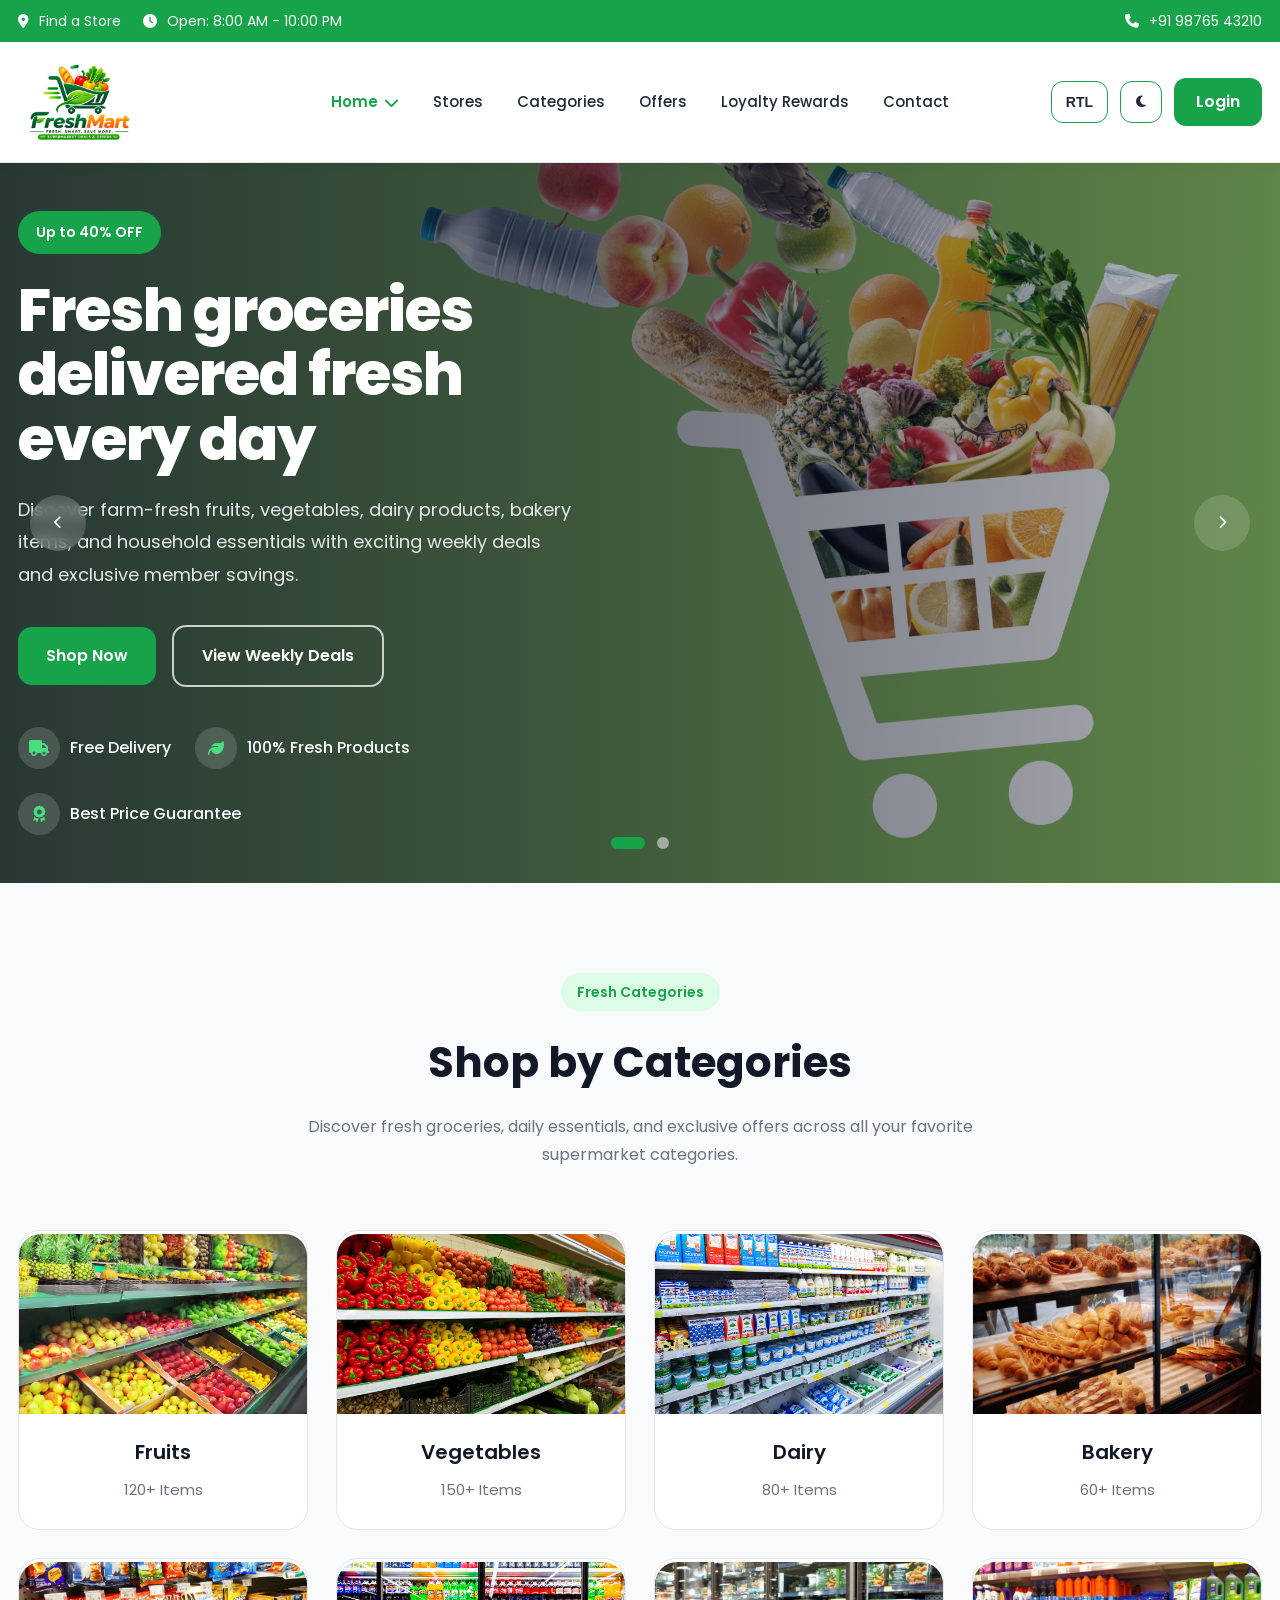
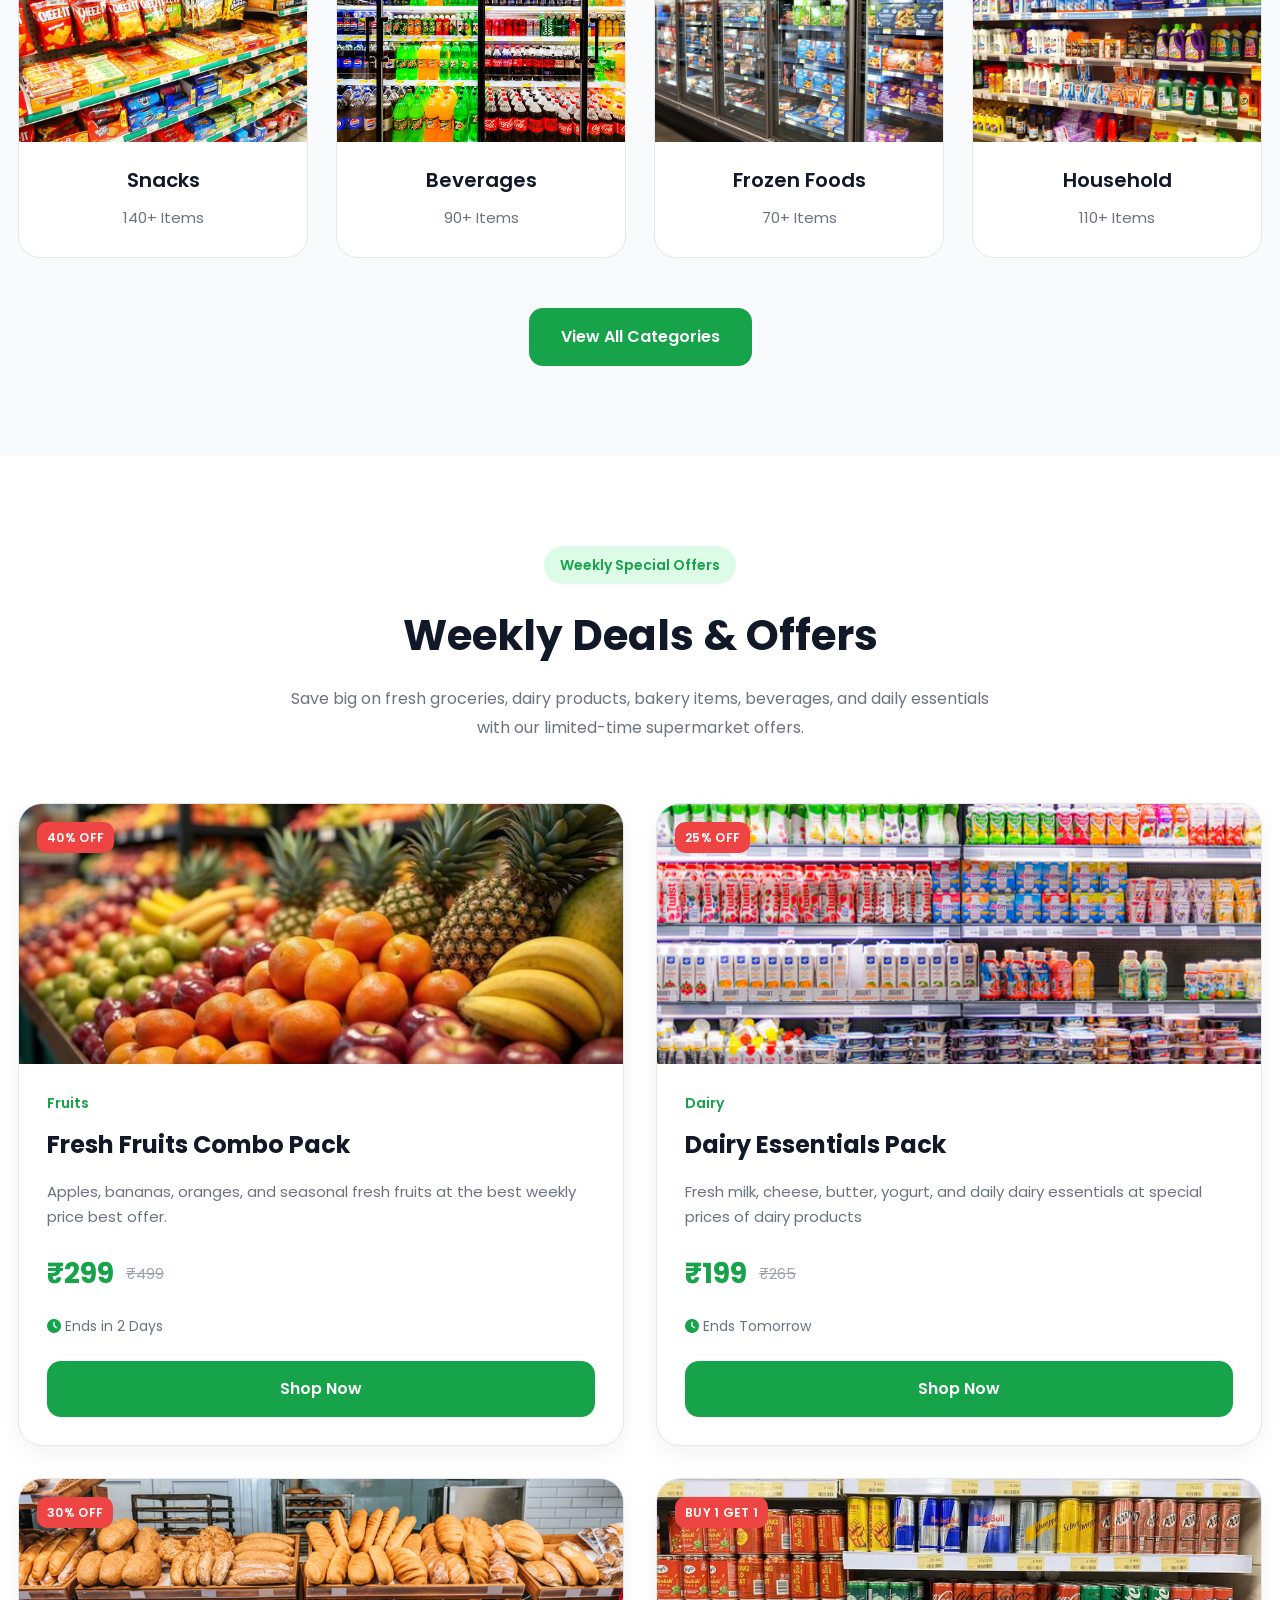
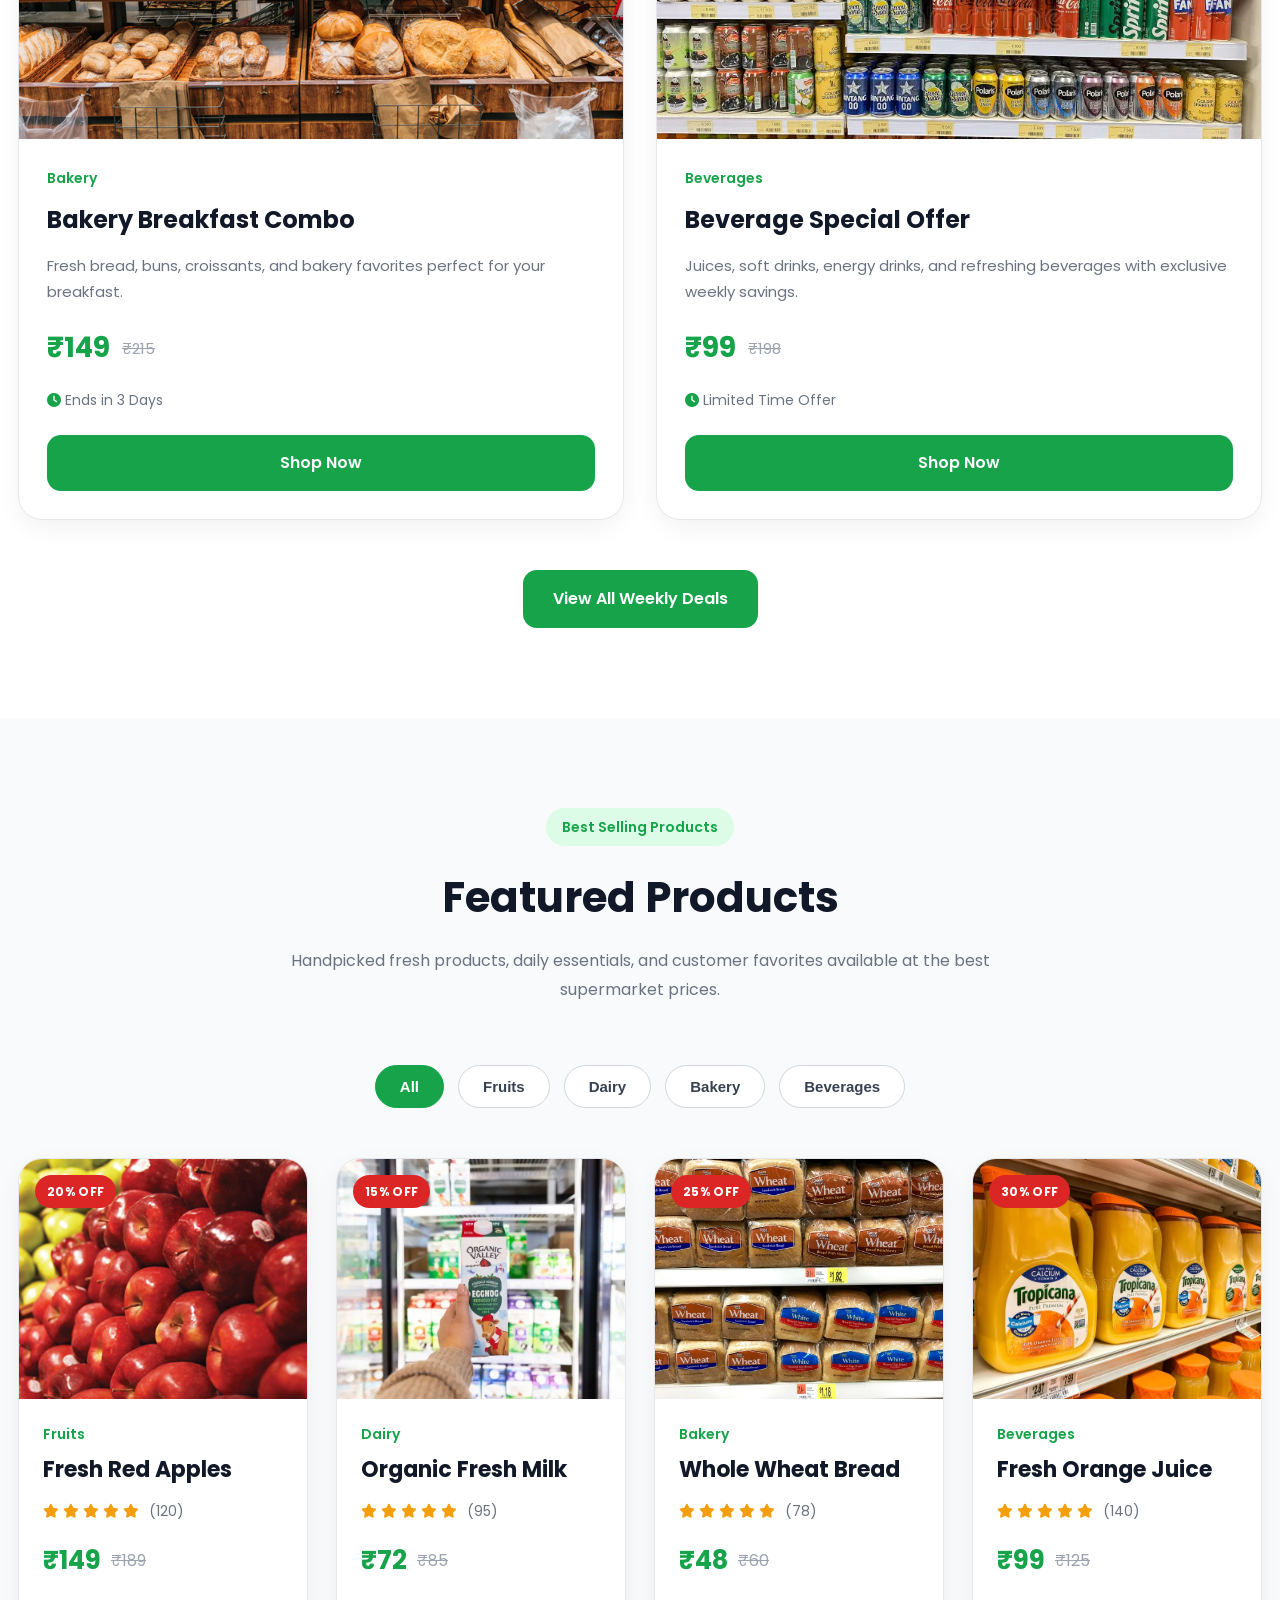
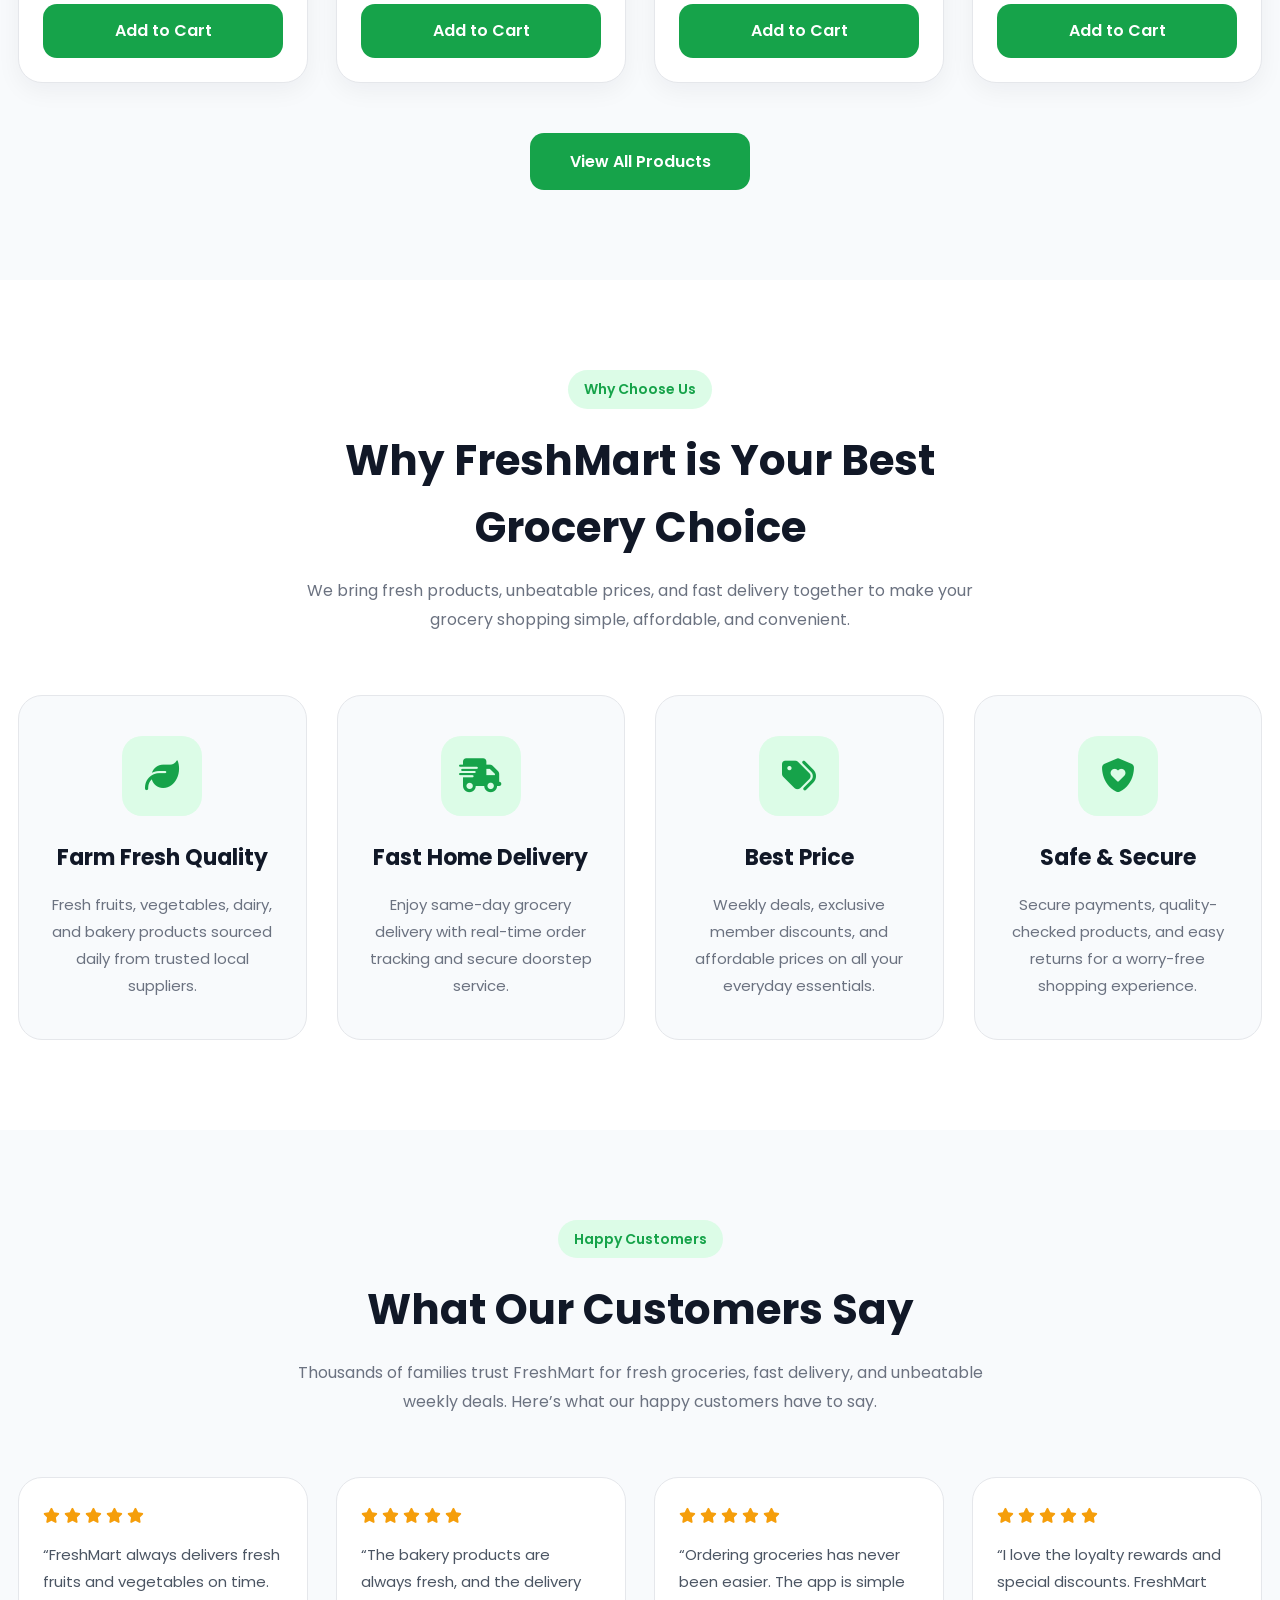
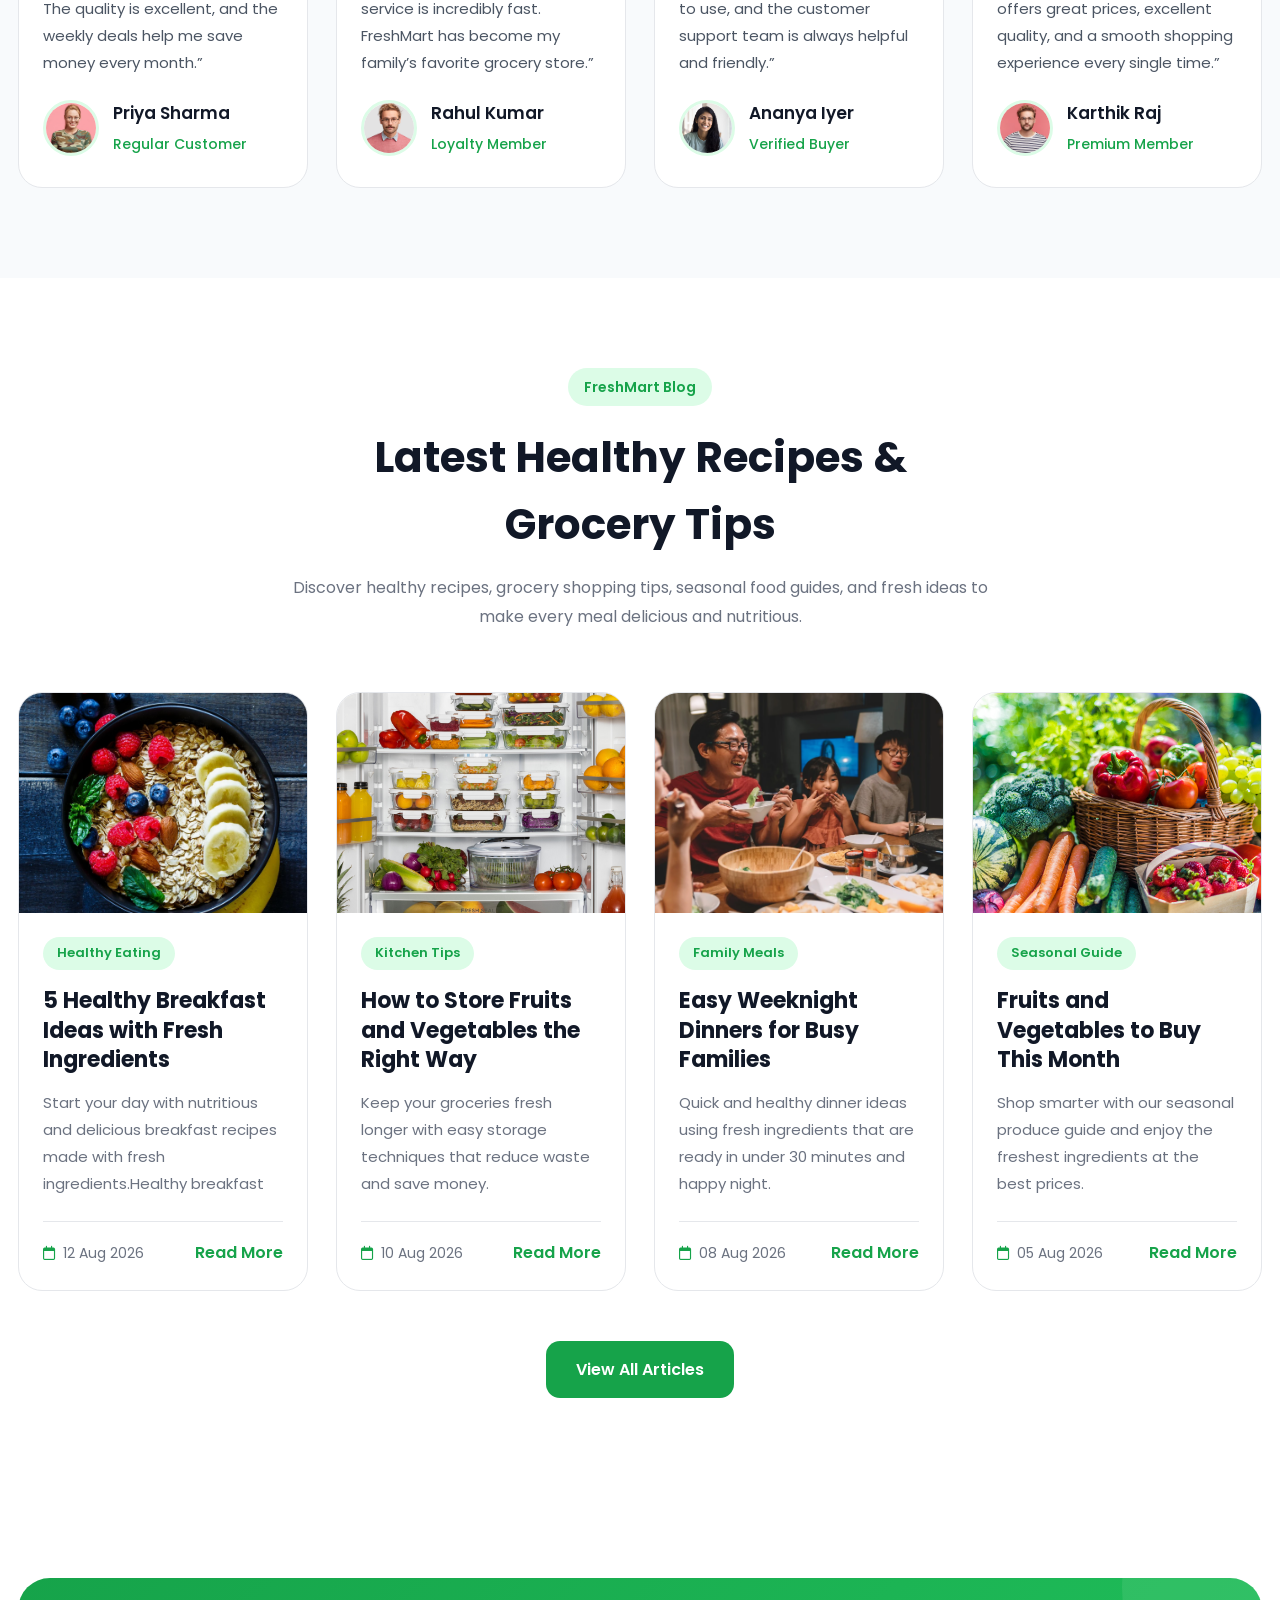
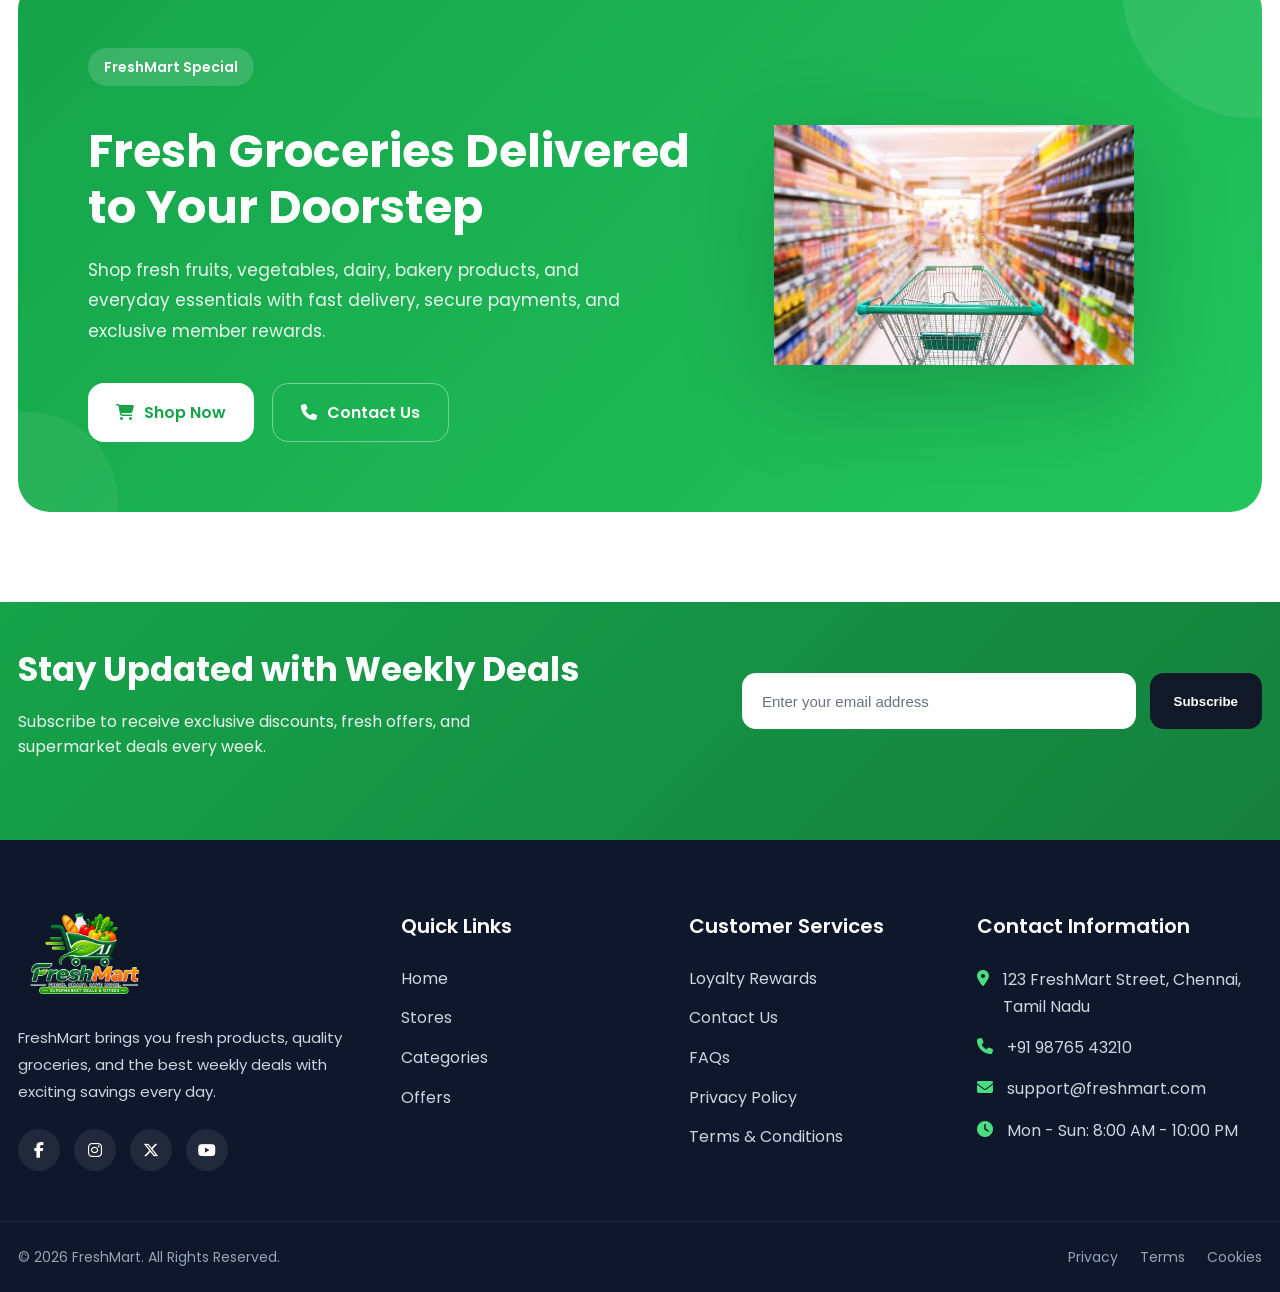
==== commit 98b0351c: "Update index.html" ====
--- a/index.html
+++ b/index.html
@@ -434,7 +434,7 @@
         <span><i class="fa-solid fa-clock"></i> Ends in 2 Days</span>
       </div>
 
-      <a href="shop.html" class="btn btn-primary">
+      <a href="#" class="btn btn-primary">
         Shop Now
       </a>
 
@@ -470,7 +470,7 @@
         <span><i class="fa-solid fa-clock"></i> Ends Tomorrow</span>
       </div>
 
-      <a href="shop.html" class="btn btn-primary">
+      <a href="#" class="btn btn-primary">
         Shop Now
       </a>
 
@@ -506,7 +506,7 @@
         <span><i class="fa-solid fa-clock"></i> Ends in 3 Days</span>
       </div>
 
-      <a href="shop.html" class="btn btn-primary">
+      <a href="#" class="btn btn-primary">
         Shop Now
       </a>
 
@@ -542,7 +542,7 @@
         <span><i class="fa-solid fa-clock"></i> Limited Time Offer</span>
       </div>
 
-      <a href="shop.html" class="btn btn-primary">
+      <a href="#" class="btn btn-primary">
         Shop Now
       </a>
 
@@ -629,7 +629,7 @@
         <span class="old-price">₹189</span>
       </div>
 
-      <a href="shop.html" class="btn btn-primary">
+      <a href="#" class="btn btn-primary">
         Add to Cart
       </a>
 
@@ -665,7 +665,7 @@
         <span class="old-price">₹85</span>
       </div>
 
-      <a href="shop.html" class="btn btn-primary">
+      <a href="#" class="btn btn-primary">
         Add to Cart
       </a>
 
@@ -701,7 +701,7 @@
         <span class="old-price">₹60</span>
       </div>
 
-      <a href="shop.html" class="btn btn-primary">
+      <a href="#" class="btn btn-primary">
         Add to Cart
       </a>
 
@@ -737,7 +737,7 @@
         <span class="old-price">₹125</span>
       </div>
 
-      <a href="shop.html" class="btn btn-primary">
+      <a href="#" class="btn btn-primary">
         Add to Cart
       </a>
 
@@ -749,7 +749,7 @@
 
 <!-- View All Button -->
 <div class="products-action">
-  <a href="shop.html" class="btn btn-primary">
+  <a href="#" class="btn btn-primary">
     View All Products
   </a>
 </div>
@@ -976,7 +976,7 @@
           <p>Start your day with nutritious and delicious breakfast recipes made with fresh ingredients.Healthy breakfast</p>
           <div class="blog-meta">
             <span><i class="far fa-calendar"></i> 12 Aug 2026</span>
-            <a href="blog-details.html">Read More</a>
+            <a href="#">Read More</a>
           </div>
         </div>
       </article>
@@ -992,7 +992,7 @@
           <p>Keep your groceries fresh longer with easy storage techniques that reduce waste and save money.</p>
           <div class="blog-meta">
             <span><i class="far fa-calendar"></i> 10 Aug 2026</span>
-            <a href="blog-details.html">Read More</a>
+            <a href="#">Read More</a>
           </div>
         </div>
       </article>
@@ -1008,7 +1008,7 @@
           <p>Quick and healthy dinner ideas using fresh ingredients that are ready in under 30 minutes and happy night.</p>
           <div class="blog-meta">
             <span><i class="far fa-calendar"></i> 08 Aug 2026</span>
-            <a href="blog-details.html">Read More</a>
+            <a href="#">Read More</a>
           </div>
         </div>
       </article>
@@ -1024,7 +1024,7 @@
           <p>Shop smarter with our seasonal produce guide and enjoy the freshest ingredients at the best prices.</p>
           <div class="blog-meta">
             <span><i class="far fa-calendar"></i> 05 Aug 2026</span>
-            <a href="blog-details.html">Read More</a>
+            <a href="#">Read More</a>
           </div>
         </div>
       </article>
@@ -1032,7 +1032,7 @@
     </div>
 
     <div class="blog-action">
-      <a href="blog.html" class="btn-primary">View All Articles</a>
+      <a href="#" class="btn-primary">View All Articles</a>
     </div>
 
   </div>
--- a/css/style.css
+++ b/css/style.css
@@ -25,7 +25,9 @@
   --shadow:0 8px 25px rgba(0,0,0,.08);
   --transition:all .3s ease;
 }
-
+html {
+    scroll-behavior: smooth;
+}
 /* ========================================
    RESET
 ======================================== */
@@ -14363,4 +14365,99 @@
 body.rtl .auth-controls{
     right: auto;
     left: 24px;
+}
+
+
+
+
+
+
+
+
+
+
+
+
+
+
+
+/*******SCROLL-TOP***********/
+
+/* ========================================
+   SCROLL TO TOP
+======================================== */
+
+.scroll-top-btn {
+    position: fixed;
+    right: 25px;
+    bottom: 25px;
+
+    width: 48px;
+    height: 48px;
+
+    border: none;
+    border-radius: 50%;
+
+    background: #16a34a;
+    color: #ffffff;
+
+    display: flex;
+    align-items: center;
+    justify-content: center;
+
+    font-size: 18px;
+    cursor: pointer;
+
+    box-shadow: 0 8px 25px rgba(0, 0, 0, 0.18);
+
+    opacity: 0;
+    visibility: hidden;
+    transform: translateY(15px);
+
+    transition: all 0.3s ease;
+
+    z-index: 9999;
+}
+
+.scroll-top-btn.show {
+    opacity: 1;
+    visibility: visible;
+    transform: translateY(0);
+}
+
+.scroll-top-btn:hover {
+    background: #15803d;
+    transform: translateY(-4px);
+}
+
+/* Dark Mode */
+body.dark-mode .scroll-top-btn {
+    background: #22c55e;
+    color: #ffffff;
+}
+
+body.dark-mode .scroll-top-btn:hover {
+    background: #16a34a;
+}
+
+/* RTL */
+html[dir="rtl"] .scroll-top-btn {
+    right: auto;
+    left: 25px;
+}
+
+/* Mobile */
+@media (max-width: 600px) {
+    .scroll-top-btn {
+        width: 44px;
+        height: 44px;
+        right: 18px;
+        bottom: 18px;
+        font-size: 16px;
+    }
+
+    html[dir="rtl"] .scroll-top-btn {
+        right: auto;
+        left: 18px;
+    }
 }
--- a/css/responsive.css
+++ b/css/responsive.css
@@ -153,8 +153,8 @@
   }
 
   .logo img{
-    width:42px;
-    height:42px;
+    width:55px;
+    height:55px;
   }
 
   .logo span{
@@ -193,8 +193,8 @@
   }
 
   .logo img{
-    width:38px;
-    height:38px;
+    width:40px;
+    height:40px;
   }
 
   .logo span{
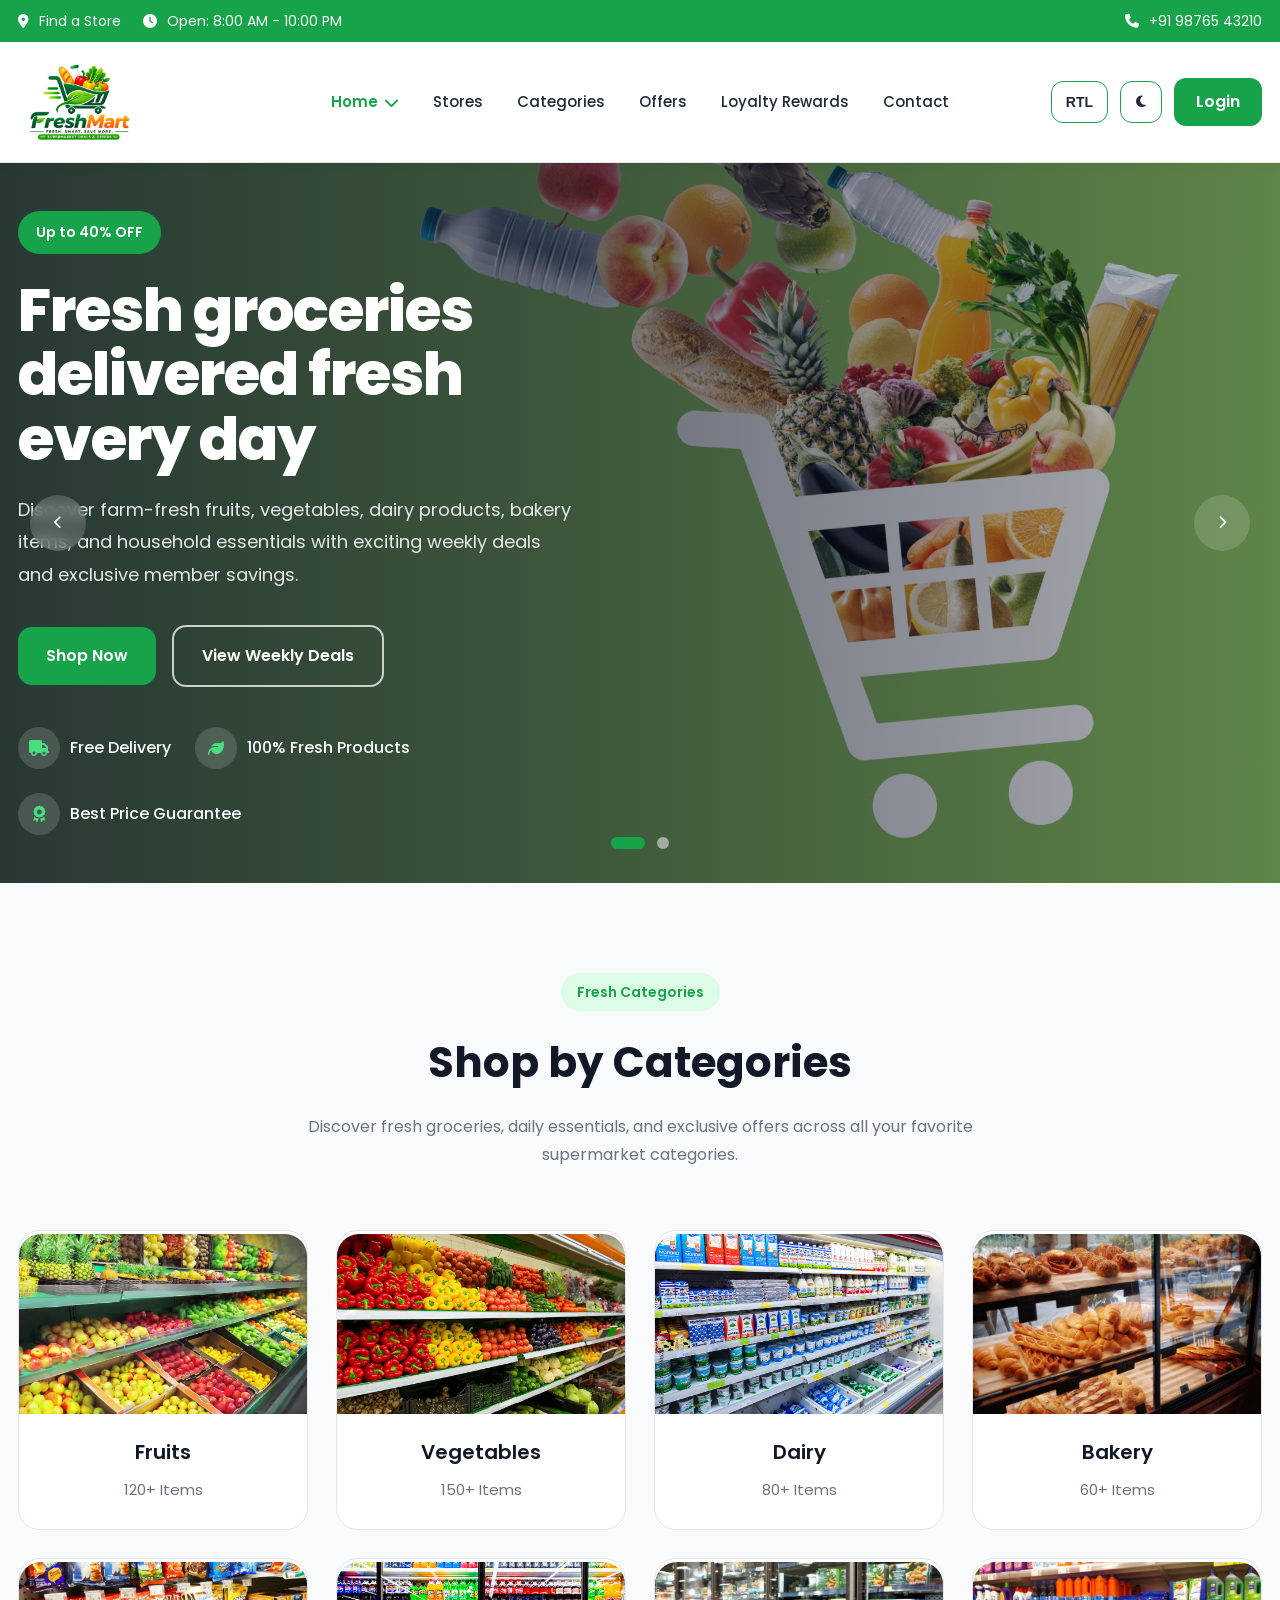
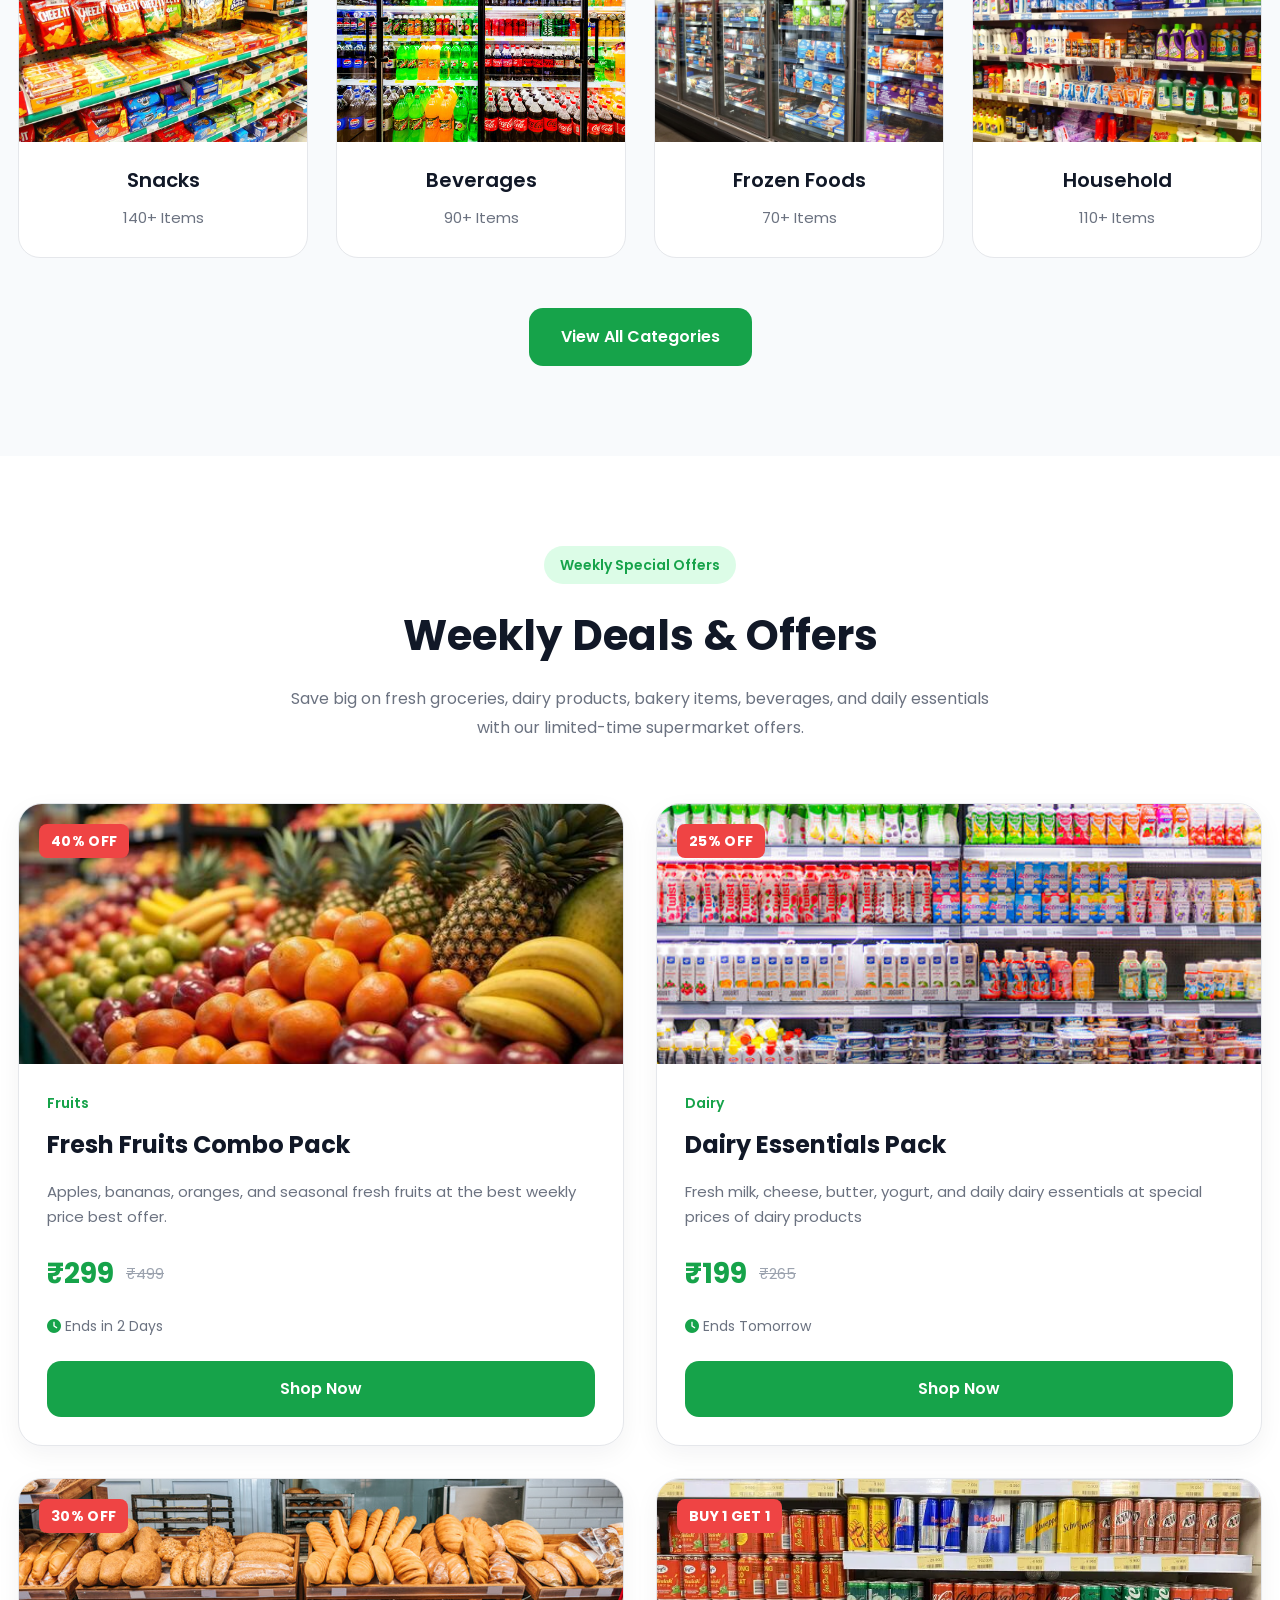
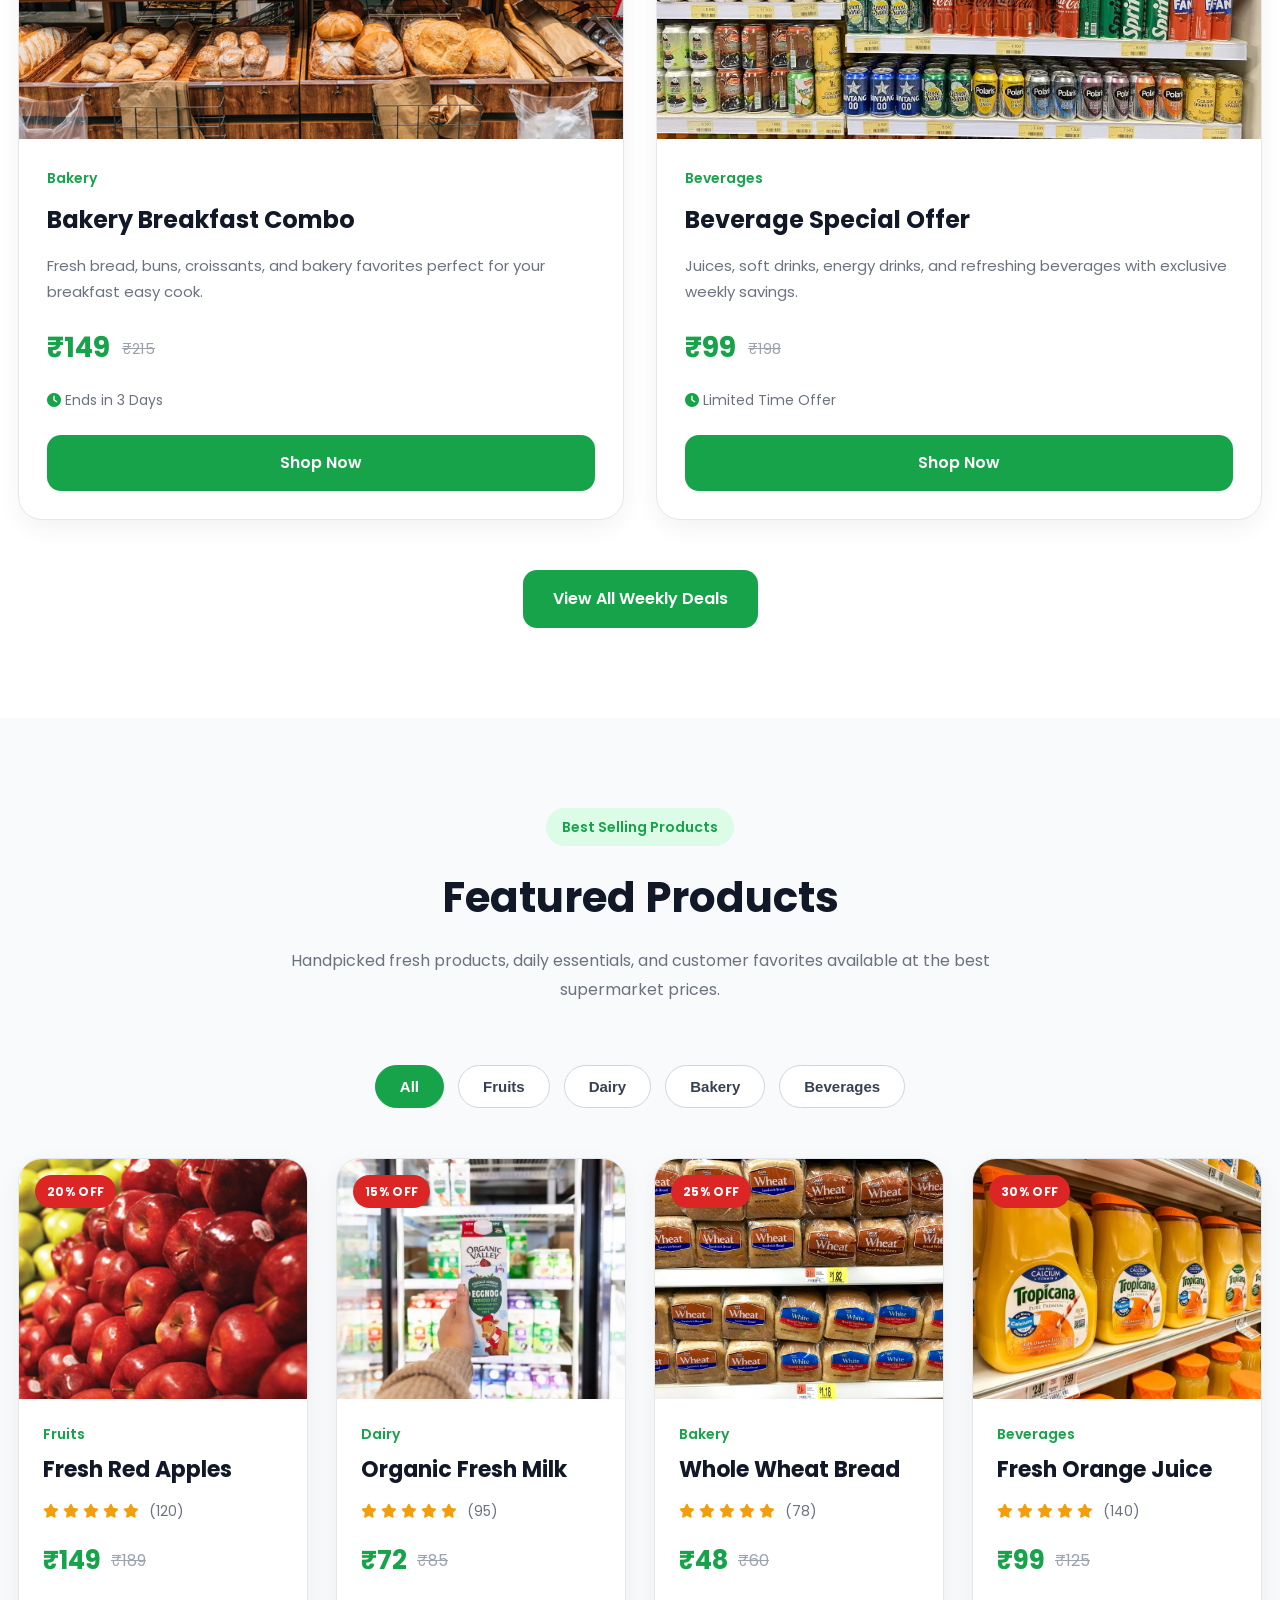
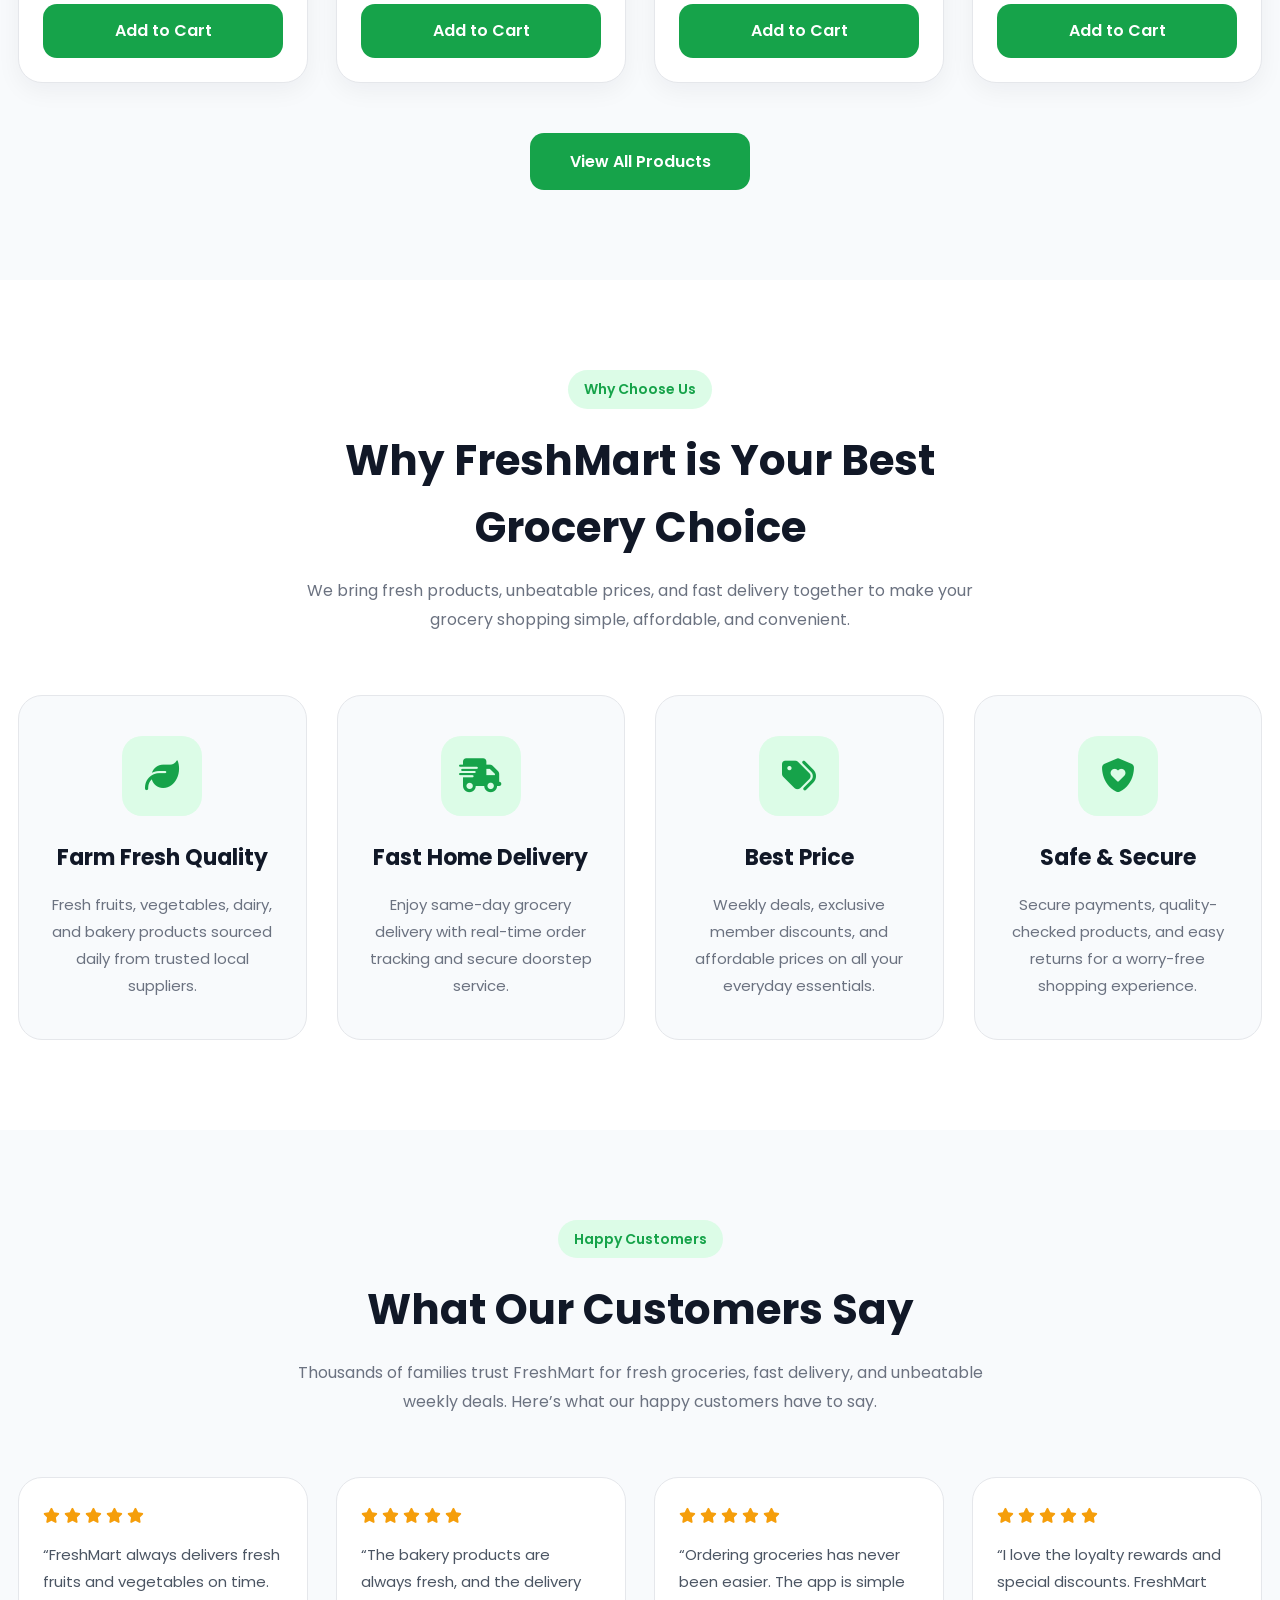
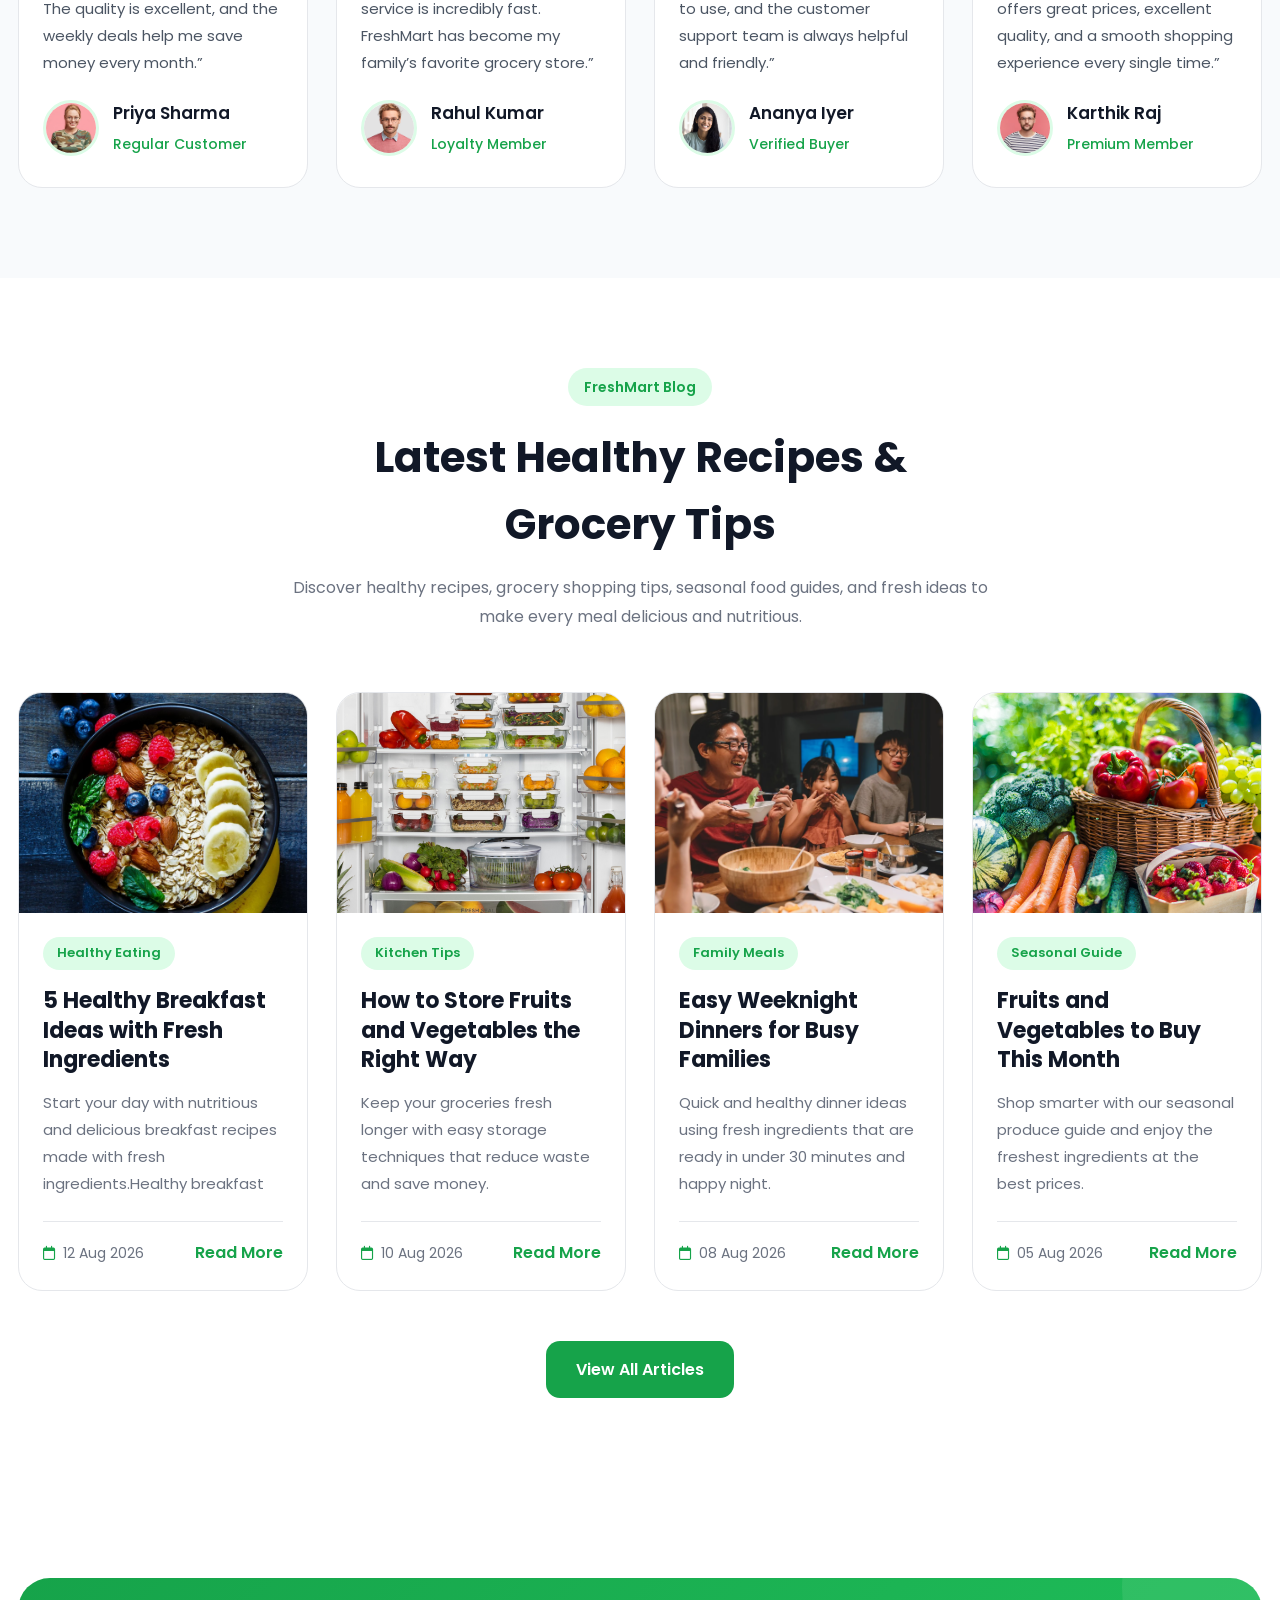
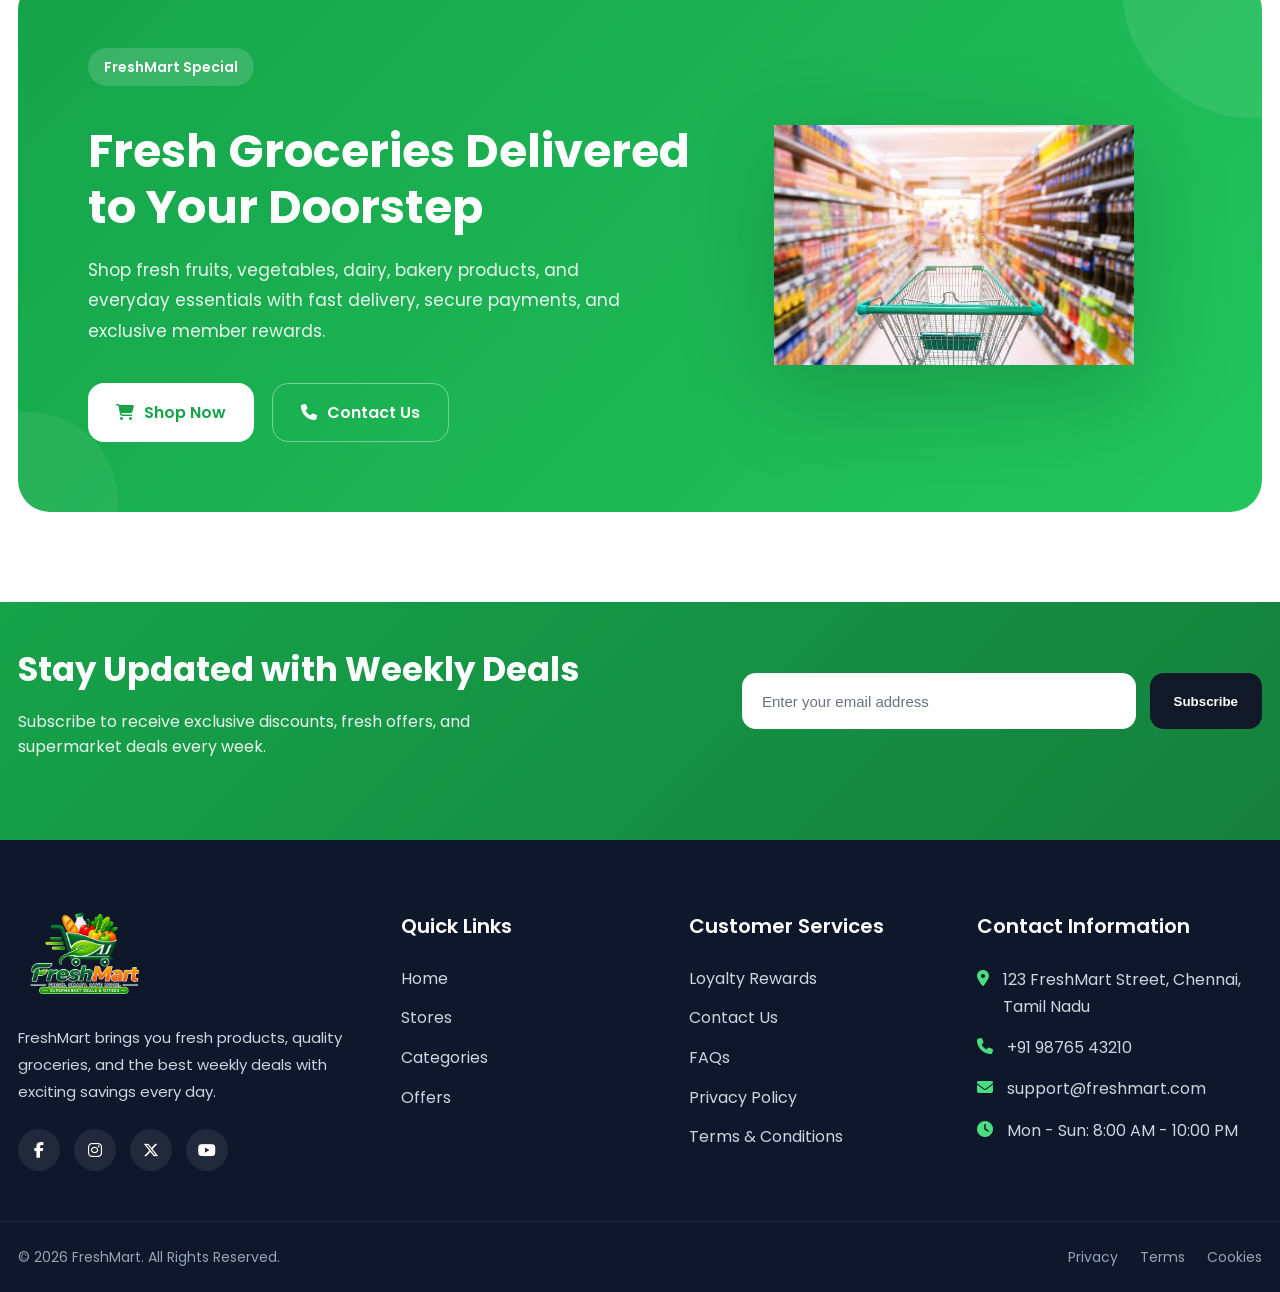
==== commit 7d3eba8b: "Add files via upload" ====
--- a/index.html
+++ b/index.html
@@ -434,7 +434,7 @@
         <span><i class="fa-solid fa-clock"></i> Ends in 2 Days</span>
       </div>
 
-      <a href="#" class="btn btn-primary">
+      <a href="shop.html" class="btn btn-primary">
         Shop Now
       </a>
 
@@ -470,7 +470,7 @@
         <span><i class="fa-solid fa-clock"></i> Ends Tomorrow</span>
       </div>
 
-      <a href="#" class="btn btn-primary">
+      <a href="shop.html" class="btn btn-primary">
         Shop Now
       </a>
 
@@ -494,7 +494,7 @@
 
       <p>
         Fresh bread, buns, croissants, and bakery favorites perfect for
-        your breakfast.
+        your breakfast easy cook.
       </p>
 
       <div class="home1deal-price">
@@ -506,7 +506,7 @@
         <span><i class="fa-solid fa-clock"></i> Ends in 3 Days</span>
       </div>
 
-      <a href="#" class="btn btn-primary">
+      <a href="shop.html" class="btn btn-primary">
         Shop Now
       </a>
 
@@ -542,7 +542,7 @@
         <span><i class="fa-solid fa-clock"></i> Limited Time Offer</span>
       </div>
 
-      <a href="#" class="btn btn-primary">
+      <a href="shop.html" class="btn btn-primary">
         Shop Now
       </a>
 
@@ -629,7 +629,7 @@
         <span class="old-price">₹189</span>
       </div>
 
-      <a href="#" class="btn btn-primary">
+      <a href="shop.html" class="btn btn-primary">
         Add to Cart
       </a>
 
@@ -665,7 +665,7 @@
         <span class="old-price">₹85</span>
       </div>
 
-      <a href="#" class="btn btn-primary">
+      <a href="shop.html" class="btn btn-primary">
         Add to Cart
       </a>
 
@@ -701,7 +701,7 @@
         <span class="old-price">₹60</span>
       </div>
 
-      <a href="#" class="btn btn-primary">
+      <a href="shop.html" class="btn btn-primary">
         Add to Cart
       </a>
 
@@ -737,7 +737,7 @@
         <span class="old-price">₹125</span>
       </div>
 
-      <a href="#" class="btn btn-primary">
+      <a href="shop.html" class="btn btn-primary">
         Add to Cart
       </a>
 
@@ -749,7 +749,7 @@
 
 <!-- View All Button -->
 <div class="products-action">
-  <a href="#" class="btn btn-primary">
+  <a href="shop.html" class="btn btn-primary">
     View All Products
   </a>
 </div>
@@ -976,7 +976,7 @@
           <p>Start your day with nutritious and delicious breakfast recipes made with fresh ingredients.Healthy breakfast</p>
           <div class="blog-meta">
             <span><i class="far fa-calendar"></i> 12 Aug 2026</span>
-            <a href="#">Read More</a>
+            <a href="blog-details.html">Read More</a>
           </div>
         </div>
       </article>
@@ -992,7 +992,7 @@
           <p>Keep your groceries fresh longer with easy storage techniques that reduce waste and save money.</p>
           <div class="blog-meta">
             <span><i class="far fa-calendar"></i> 10 Aug 2026</span>
-            <a href="#">Read More</a>
+            <a href="blog-details.html">Read More</a>
           </div>
         </div>
       </article>
@@ -1008,7 +1008,7 @@
           <p>Quick and healthy dinner ideas using fresh ingredients that are ready in under 30 minutes and happy night.</p>
           <div class="blog-meta">
             <span><i class="far fa-calendar"></i> 08 Aug 2026</span>
-            <a href="#">Read More</a>
+            <a href="blog-details.html">Read More</a>
           </div>
         </div>
       </article>
@@ -1024,7 +1024,7 @@
           <p>Shop smarter with our seasonal produce guide and enjoy the freshest ingredients at the best prices.</p>
           <div class="blog-meta">
             <span><i class="far fa-calendar"></i> 05 Aug 2026</span>
-            <a href="#">Read More</a>
+            <a href="blog-details.html">Read More</a>
           </div>
         </div>
       </article>
@@ -1032,7 +1032,7 @@
     </div>
 
     <div class="blog-action">
-      <a href="#" class="btn-primary">View All Articles</a>
+      <a href="blog.html" class="btn-primary">View All Articles</a>
     </div>
 
   </div>
--- a/css/style.css
+++ b/css/style.css
@@ -328,7 +328,7 @@
   width:24px;
   height:2px;
   background:var(--text);
-  transition:all 0.3s ease;
+  transition: 0.3s ease;
 }
 
 .menu-toggle span:nth-child(1){
@@ -346,7 +346,7 @@
 /* Close (X) icon */
 .menu-toggle.active span:nth-child(1){
   top:21px;
-  transform:rotate(45deg);
+  transform: translateY(7px) rotate(45deg);
 }
 
 .menu-toggle.active span:nth-child(2){
@@ -355,8 +355,9 @@
 
 .menu-toggle.active span:nth-child(3){
   top:21px;
-  transform:rotate(-45deg);
-}
+  transform: translateY(-7px) rotate(-45deg);
+}
+
 /* ========================================
    DARK MODE
 ======================================== */
@@ -439,9 +440,7 @@
    DARK MODE - MOBILE MENU
 ======================================== */
 
-body.dark-mode .nav-menu{
-  background:#07132f;
-}
+
 /* Dark mode */
 body.dark-mode .nav-menu a.active{
   color:#4ade80;
@@ -2906,11 +2905,12 @@
   display:inline-block;
   background:rgba(255,255,255,.18);
   color:#ffffff;
-  padding:8px 16px;
+  padding:6px 14px;
   border-radius:999px;
   font-size:14px;
   font-weight:600;
-  margin-bottom:20px;
+  align-self: flex-start;
+  margin-bottom:12px;
 }
 
 .featured-deal h3{
@@ -3002,6 +3002,7 @@
   text-align:center;
   transition:all .35s ease;
   position:relative;
+  overflow: visible;
 }
 
 .deal-card:hover{
@@ -3011,15 +3012,22 @@
 }
 
 .discount-badge{
-  position:absolute;
-  top:18px;
-  left:18px;
-  background:#ef4444;
-  color:#ffffff;
-  padding:6px 10px;
-  border-radius:10px;
-  font-size:12px;
-  font-weight:600;
+  position: absolute;
+    top: 20px;
+    left: 20px;
+    z-index: 10;
+
+    display: inline-flex;
+    width: fit-content;
+
+    padding: 6px 12px;
+    border-radius: 8px;
+
+    background: #ef4444;
+    color: #ffffff;
+
+    font-size: 14px;
+    font-weight: 700;
 }
 
 .deal-card img{
@@ -12911,6 +12919,7 @@
   font-weight:600;
   cursor:pointer;
   transition:all .3s ease;
+  margin-top: 25px;
 }
 
 .contactform-btn:hover{
@@ -13576,7 +13585,19 @@
     width:22px;
     height:22px;
 }
-
+.loginform-social-btn.apple {
+    display: flex;
+    align-items: center;
+    justify-content: center;
+    gap: 10px;
+
+    color: #111827;
+}
+
+.loginform-social-btn.apple i {
+    font-size: 20px;
+    color: #111827;
+}
 /* ========================================
    FOOTER
 ======================================== */
@@ -13806,7 +13827,15 @@
     background:#22c55e;
     color:#ffffff;
 }
-
+/* Dark Mode */
+body.dark-mode .loginform-social-btn.apple {
+    background: #07132f;
+    border-color: #243556;
+}
+
+body.dark-mode .loginform-social-btn.apple i {
+    color: #ffffff;
+}
 
 
 
@@ -14070,7 +14099,19 @@
     width:22px;
     height:22px;
 }
-
+/* Apple Social Button - Register */
+.registerform-social-btn {
+    display: flex;
+    align-items: center;
+    justify-content: center;
+
+    color: #111827;
+}
+
+.registerform-social-btn i {
+    font-size: 20px;
+    color: #111827;
+}
 /* ========================================
    FOOTER
 ======================================== */
@@ -14300,7 +14341,14 @@
 body.dark-mode .registerform-social-btn[aria-label="Apple"] svg {
     fill: #ffffff !important;
 }
-
+/* Dark Mode */
+body.dark-mode .registerform-social-btn {
+    color: #ffffff;
+}
+
+body.dark-mode .registerform-social-btn i {
+    color: #ffffff;
+}
 
 
 
@@ -14314,12 +14362,15 @@
 }
 
 .auth-controls button{
-    width: 50px;
-    height: 50px;
+    width: 56px;
+    height: 56px;
+    min-width: 56px;
+    min-height: 56px;
     border: 1px solid #d1d5db;
     border-radius: 50%;
     background: #ffffff;
     color: #111827;
+    padding: 0;
     display: flex;
     align-items: center;
     justify-content: center;
--- a/css/responsive.css
+++ b/css/responsive.css
@@ -153,8 +153,8 @@
   }
 
   .logo img{
-    width:55px;
-    height:55px;
+    width:70px;
+    height:70px
   }
 
   .logo span{
@@ -193,8 +193,8 @@
   }
 
   .logo img{
-    width:40px;
-    height:40px;
+    width:50px;
+    height:50px;
   }
 
   .logo span{
@@ -540,9 +540,20 @@
   }
 
   .newsletter-form input{
- 
-    height:150px;
-  }
+    height:42px;
+    width:100%;
+    max-width:460px;
+    margin:0 auto;
+    box-sizing:border-box;
+  }
+  .btn-subscribe {
+        width: auto;
+        min-width: 140px;
+        max-width: 180px;
+        height: 42px;
+        padding: 0 24px;
+        align-self: center;
+    }
 
   .footer-main{
     padding:50px 0 40px;
@@ -593,8 +604,9 @@
   }
 
   .newsletter-form input{
-  
-    font-size:14px;
+    height:42px;
+    width:100%;
+    box-sizing:border-box;
   }
 
   .btn-subscribe{
@@ -711,17 +723,32 @@
   }
 
 }
-body.rtl .footer-contact{
-  direction:rtl;
-}
-
-body.rtl .footer-contact li{
-  display:flex;
-  flex-direction:row-reverse;
-  align-items:flex-start;
-  justify-content:flex-start;
-  gap:12px;
-  text-align:right;
+/* ========================================
+   RTL FOOTER CONTACT ALIGNMENT
+======================================== */
+
+body.rtl .footer-contact {
+    direction: rtl;
+}
+
+body.rtl .footer-contact li {
+    display: flex;
+    flex-direction: row;
+    align-items: flex-start;
+    justify-content: flex-start;
+    gap: 14px;
+    width: 100%;
+    text-align: right;
+}
+
+body.rtl .footer-contact li i {
+    flex-shrink: 0;
+    margin-top: 4px;
+}
+
+body.rtl .footer-contact li span {
+    flex: 1;
+    text-align: right;
 }
 
 body.rtl .footer-contact i{
@@ -771,79 +798,100 @@
 }
 
 /* ========================================
-   TABLET (1024px)
-======================================== */
-@media (max-width:1024px){
+   iPAD PRO - 1024px
+======================================== */
+@media (min-width:769px) and (max-width:1024px) {
+
+    .hero-slider {
+        height: 620px;
+        min-height: 620px;
+    }
+
+    .hero-slider .container {
+        height: 100%;
+        display: flex;
+        align-items: center;
+    }
+
+    .hero-content {
+        width: 52%;
+        max-width: 520px;
+        padding: 30px 0;
+        box-sizing: border-box;
+    }
+
+    .hero-content h1 {
+        font-size: 40px;
+        line-height: 1.2;
+        margin-bottom: 18px;
+    }
+
+    .hero-content p {
+        font-size: 15px;
+        line-height: 1.7;
+        margin-bottom: 24px;
+
+        /* Prevent text clipping */
+        height: auto;
+        max-height: none;
+        overflow: visible;
+        white-space: normal;
+        word-break: normal;
+        overflow-wrap: break-word;
+    }
+
+    .hero-buttons {
+        margin-bottom: 24px;
+    }
+
+    .hero-features {
+        gap: 14px;
+        flex-wrap: wrap;
+    }
+
+    .feature-item {
+        font-size: 13px;
+    }
+
+    .feature-item i {
+        width: 36px;
+        height: 36px;
+    }
+
+    /* Grocery image */
+    .hero-slider .hero-image {
+        width: 48%;
+        max-width: 480px;
+    }
+
+    .hero-slider .hero-image img {
+        width: 100%;
+        max-width: 480px;
+        height: auto;
+        object-fit: contain;
+    }
+
+    /* Slider arrows */
+    .slider-arrow {
+        width: 44px;
+        height: 44px;
+    }
+
+    .prev-slide {
+        left: 18px;
+    }
+
+    .next-slide {
+        right: 18px;
+    }
+}
+/* ========================================
+   TABLET (768px)
+======================================== */
+@media (max-width:768px){
 
   .hero-slider{
-    height:620px;
-  }
-
-  .hero-slider .container{
-    align-items:center;
-  }
-
-  .hero-content{
-    max-width:520px;
-  }
-
-  .hero-content h1{
-    font-size:44px;
-    line-height:1.15;
-  }
-
-  .hero-content p{
-    font-size:16px;
-    line-height:1.7;
-    margin-bottom:28px;
-  }
-
-  .hero-buttons{
-    gap:14px;
-    margin-bottom:30px;
-  }
-
-  .btn-primary,
-  .btn-outline{
-    padding:14px 24px;
-    font-size:15px;
-  }
-
-  .hero-features{
-    gap:18px;
-  }
-
-  .feature-item{
-    font-size:14px;
-  }
-
-  .feature-item i{
-    width:38px;
-    height:38px;
-  }
-
-  .slider-arrow{
-    width:50px;
-    height:50px;
-  }
-
-  .prev-slide{
-    left:20px;
-  }
-
-  .next-slide{
-    right:20px;
-  }
-
-}
-
-/* ========================================
-   TABLET (768px)
-======================================== */
-@media (max-width:768px){
-
-  .hero-slider{
-    height:500px;
+    height:540px;
   }
 
   .hero-slider .container{
@@ -855,8 +903,10 @@
   }
 
   .hero-content{
-    max-width:100%;
-    padding:0;
+    width: 100%;
+        max-width: 100%;
+        padding: 0 35px;
+        box-sizing: border-box;
   }
 
   .offer-badge{
@@ -870,9 +920,12 @@
   }
 
   .hero-content p{
-    font-size:15px;
-    line-height:1.6;
-    margin-bottom:20px;
+    width: 100%;
+        max-width: 100%;
+        white-space: normal;
+        overflow: visible;
+        word-break: normal;
+        overflow-wrap: break-word;
   }
 
   .hero-buttons{
@@ -899,6 +952,21 @@
   .slider-dots{
     bottom:16px;
   }
+  .slider-arrow{
+    width:42px;
+    height:42px;
+    top:50%;
+    transform:translateY(-50%);
+  }
+
+  .prev-slide{
+    left:12px;
+  }
+
+  .next-slide{
+    right:12px;
+  }
+
 
 }
 
@@ -978,15 +1046,15 @@
   .slider-arrow{
     width:36px;
     height:36px;
-    top:58%;
+    top:50%;
   }
 
   .prev-slide{
-    left:12px;
+    left:10px;
   }
 
   .next-slide{
-    right:12px;
+    right:10px;
   }
 
   .slider-dots{
@@ -1058,7 +1126,17 @@
   }
 
 }
-
+/* ========================================
+   HOME 1 - RTL FEATURE GAP
+======================================== */
+
+body.rtl .hero-features {
+    gap: 15px;
+}
+
+body.rtl .feature-item {
+    gap: 12px;
+}
 
 
 
@@ -2576,13 +2654,21 @@
     padding:50px 40px;
   }
 
-  .cta-image{
-    order:-1;
-  }
-
-  .cta-image img{
-    max-width:280px;
-  }
+  .cta-image {
+        width: 100%;
+        display: flex;
+        justify-content: center;
+        align-items: center;
+    }
+
+    .cta-image img {
+        display: block;
+        max-width: 280px;
+        width: auto;
+        height: auto;
+        margin: 0 auto;
+    }
+
 
   .cta-content h2{
     font-size:36px;
@@ -2616,6 +2702,9 @@
 
   .cta-image img{
     max-width:240px;
+    display: block;
+    margin-left: auto;
+    margin-right: auto;
   }
 
   .cta-content h2{
@@ -3011,12 +3100,29 @@
   text-align:right;
 }
 
-body.rtl .hero2-search{
-  flex-direction:row-reverse;
-}
-
-body.rtl .hero2-search i{
-  margin:0 0 0 16px;
+/* ========================================
+   HOME 2 HERO - RTL SEARCH ALIGNMENT
+======================================== */
+
+body.rtl .hero2-search {
+    direction: rtl;
+    flex-direction: row;
+    align-items: center;
+}
+
+body.rtl .hero2-search i {
+    margin: 0 0 0 16px;
+    flex-shrink: 0;
+}
+
+body.rtl .hero2-search input {
+    direction: rtl;
+    text-align: right;
+    flex: 1;
+}
+
+body.rtl .hero2-search button {
+    flex-shrink: 0;
 }
 
 body.rtl .hero2-buttons{
@@ -3174,6 +3280,21 @@
     object-fit: contain;
   
   }
+  .featured-image {
+        width: 100%;
+        display: flex;
+        justify-content: center;
+        align-items: center;
+    }
+
+    .featured-image img {
+        display: block;
+        width: auto;
+        max-width: 240px;
+        height: 220px;
+        object-fit: contain;
+        margin: 0 auto;
+    }
 
 }
 
@@ -3223,9 +3344,22 @@
     object-fit: contain;
   
   }
-  .featured-image img{
-    height:220px;
-  }
+  .featured-image {
+        width: 100%;
+        display: flex;
+        justify-content: center;
+        align-items: center;
+    }
+
+    .featured-image img {
+        display: block;
+        width: auto;
+        max-width: 240px;
+        height: 220px;
+        object-fit: contain;
+        margin: 0 auto;
+    }
+  
 
 }
 
@@ -3554,33 +3688,54 @@
 
 /* ========================================
    RTL MODE
-======================================== */
-
-body.rtl .stores-grid{
-  direction:rtl;
-}
-
-body.rtl .store-content{
-  text-align:right;
-}
-
-body.rtl .store-content p{
-  flex-direction:row-reverse;
-  text-align:right;
-}
-
-body.rtl .store-content p i{
-  margin-top:3px;
-}
-
-body.rtl .store-card::before{
-  transform-origin:right;
-}
-
-body.rtl .store-btn{
-  text-align:center;
-}
-
+========================================/
+/* ========================================
+   HOME 2 STORE LOCATIONS - RTL FIX
+======================================== */
+
+body.rtl .stores-grid {
+    direction: rtl;
+}
+
+body.rtl .store-card {
+    direction: rtl;
+}
+
+body.rtl .store-content {
+    text-align: right;
+}
+
+body.rtl .store-content h3 {
+    text-align: right;
+}
+
+body.rtl .store-content p {
+    display: flex;
+    flex-direction: row;   /* IMPORTANT */
+    align-items: flex-start;
+    justify-content: flex-start;
+    gap: 14px;
+    width: 100%;
+    text-align: right;
+}
+
+body.rtl .store-content p i {
+    flex-shrink: 0;
+    margin-top: 4px;
+}
+
+body.rtl .store-content p span {
+    flex: 1;
+    text-align: right;
+}
+
+body.rtl .store-card::before {
+    transform-origin: right;
+}
+
+body.rtl .store-btn {
+    text-align: center;
+}
 /* ========================================
    RTL RESPONSIVE
 ======================================== */
@@ -3664,11 +3819,15 @@
     gap:14px;
   }
 
-  .membership-benefits{
-    grid-template-columns:repeat(2,1fr);
-    gap:20px;
-  }
-
+  .membership-benefits {
+        grid-template-columns: 1fr;
+        gap: 20px;
+    }
+
+    .membership-card:nth-child(3) {
+        grid-column: auto;
+        width: 100%;
+    }
 }
 
 /* ========================================
@@ -6064,28 +6223,50 @@
   direction:rtl;
 }
 
-body.rtl .hours-card{
-  text-align:right;
-}
-
-body.rtl .hours-card-head{
-  flex-direction:row-reverse;
-}
-
-body.rtl .hours-row{
-  flex-direction:row-reverse;
-}
-
-body.rtl .hours-contact-item{
-  flex-direction:row-reverse;
-}
-
-body.rtl .hours-button{
-  flex-direction:row-reverse;
-}
-
-body.rtl .hours-button:hover i{
-  transform:translateX(-5px);
+/* ========================================
+   STORE PAGE - CONTACT SUPPORT RTL
+======================================== */
+
+body.rtl .hours-card {
+    direction: rtl;
+    text-align: right;
+}
+
+body.rtl .hours-card-head {
+    display: flex;
+    flex-direction: row;
+    align-items: center;
+    justify-content: flex-start;
+    gap: 16px;
+}
+
+body.rtl .hours-contact-list {
+    direction: rtl;
+}
+
+body.rtl .hours-contact-item {
+    display: flex;
+    flex-direction: row;
+    align-items: flex-start;
+    justify-content: flex-start;
+    gap: 16px;
+    text-align: right;
+}
+
+body.rtl .hours-contact-item i {
+    flex-shrink: 0;
+    margin-top: 4px;
+}
+
+body.rtl .hours-contact-item > div {
+    flex: 1;
+    text-align: right;
+}
+
+body.rtl .hours-contact-item span,
+body.rtl .hours-contact-item p {
+    display: block;
+    text-align: right;
 }
 
 /* ========================================
@@ -9256,8 +9437,9 @@
   }
 
   .combodeal-grid{
-    grid-template-columns:repeat(2,1fr);
+    grid-template-columns:repeat(1,1fr);
     gap:22px;
+    width: 100%;
   }
 
   .combodeal-image img{
@@ -9516,7 +9698,7 @@
   }
 
   .coupondeal-grid{
-    grid-template-columns:repeat(2,1fr);
+    grid-template-columns:repeat(1,1fr);
     gap:22px;
   }
 
@@ -9784,7 +9966,7 @@
   }
 
   .flashsale-grid{
-    grid-template-columns:repeat(2,1fr);
+    grid-template-columns:repeat(1,1fr);
     gap:22px;
   }
 
@@ -12951,31 +13133,46 @@
     height:240px;
   }
 
-  .contactform-storecard{
-    padding:20px;
-    border-radius:18px;
-  }
-
-  .contactform-storecard h3{
-    font-size:20px;
-    margin-bottom:18px;
-  }
-
-  .contactform-storeitem{
-    gap:12px;
-    margin-bottom:16px;
-  }
-
-  .contactform-storeitem i{
-    width:40px;
-    height:40px;
-    font-size:16px;
-    border-radius:12px;
-  }
-
-  .contactform-storeitem span{
-    font-size:14px;
-  }
+ .contactform-storecard {
+        width: 100%;
+        box-sizing: border-box;
+        padding: 20px 18px;
+    }
+
+    .contactform-storecard h3 {
+        text-align: left;
+        margin-bottom: 22px;
+    }
+
+    .contactform-storeitem {
+        display: flex;
+        align-items: flex-start;
+        gap: 14px;
+        width: 100%;
+        margin-bottom: 18px;
+    }
+
+    .contactform-storeitem i {
+        width: 42px;
+        height: 42px;
+        min-width: 42px;
+
+        display: flex;
+        align-items: center;
+        justify-content: center;
+
+        border-radius: 12px;
+        flex-shrink: 0;
+    }
+
+    .contactform-storeitem span {
+        flex: 1;
+        text-align: left;
+        line-height: 1.6;
+        padding-top: 6px;
+        word-break: normal;
+        overflow-wrap: break-word;
+    }
 
   .contactform-storebtn{
     padding:14px;
